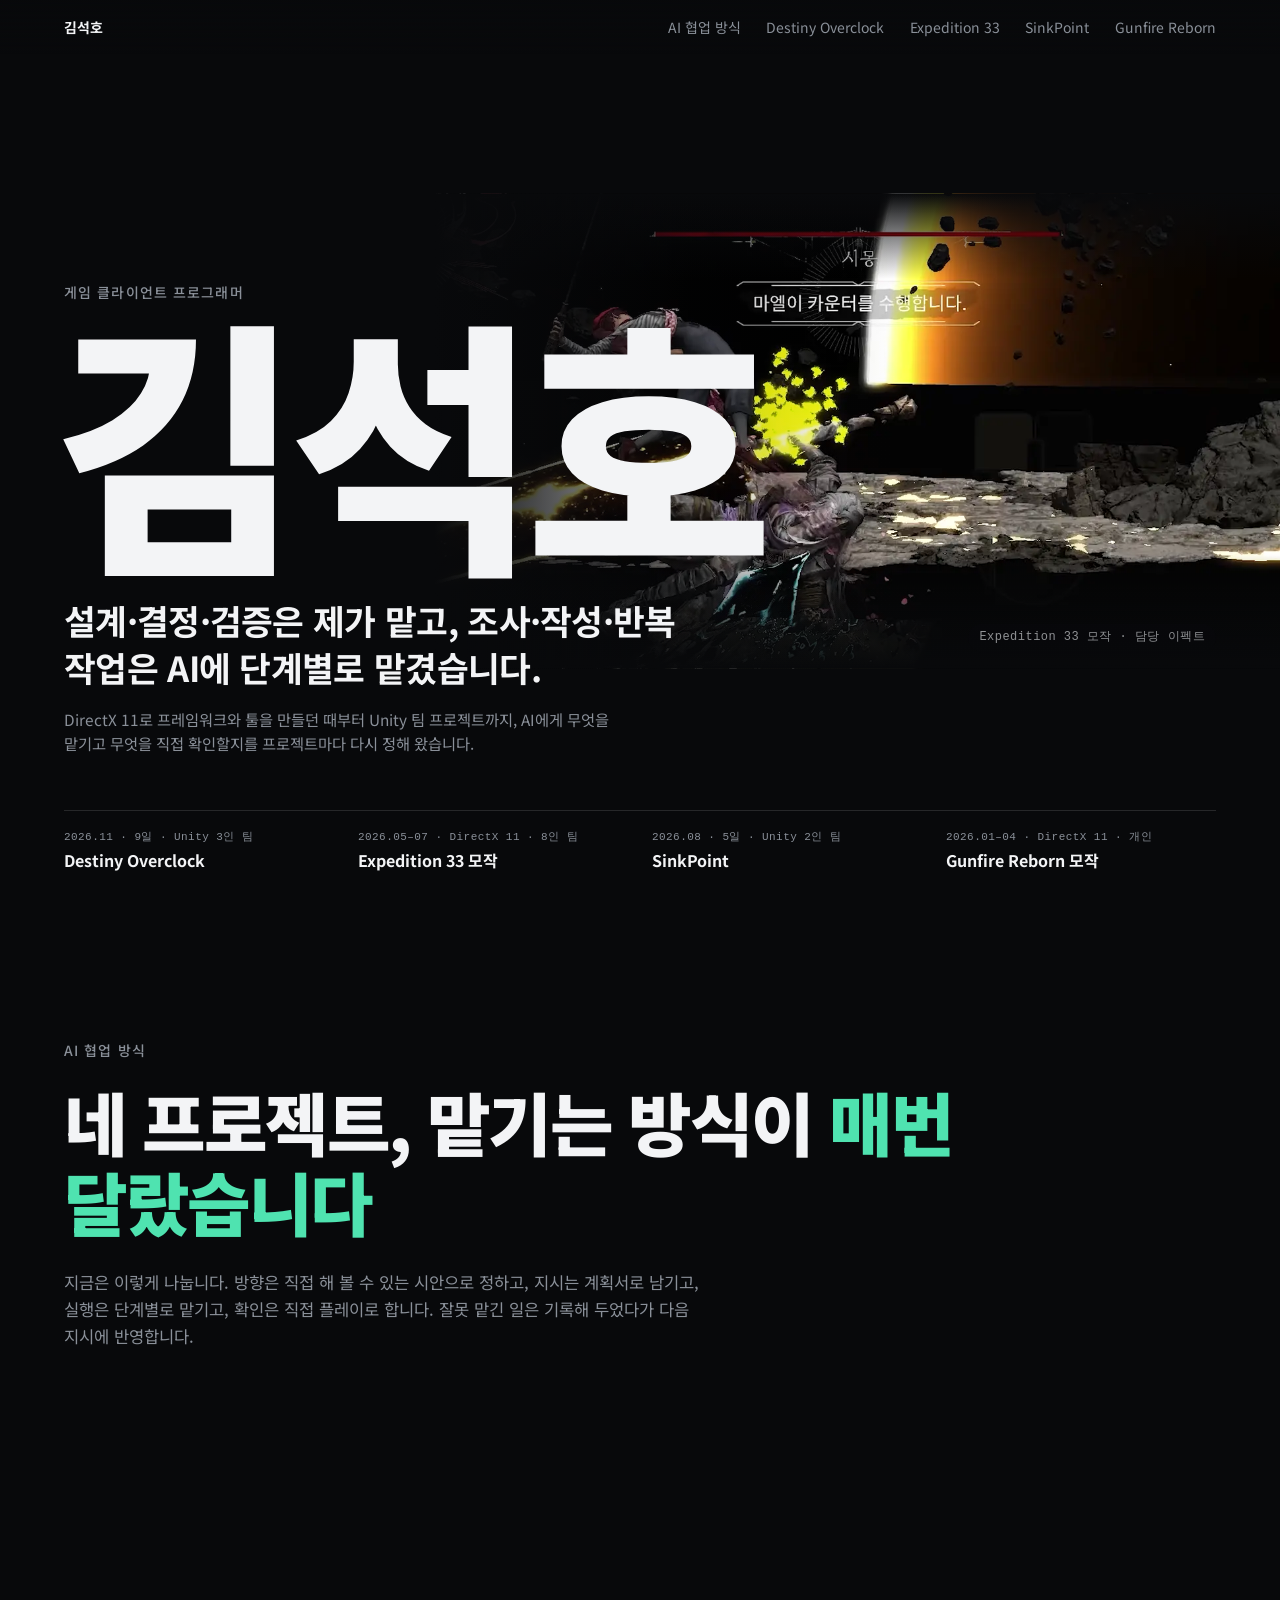
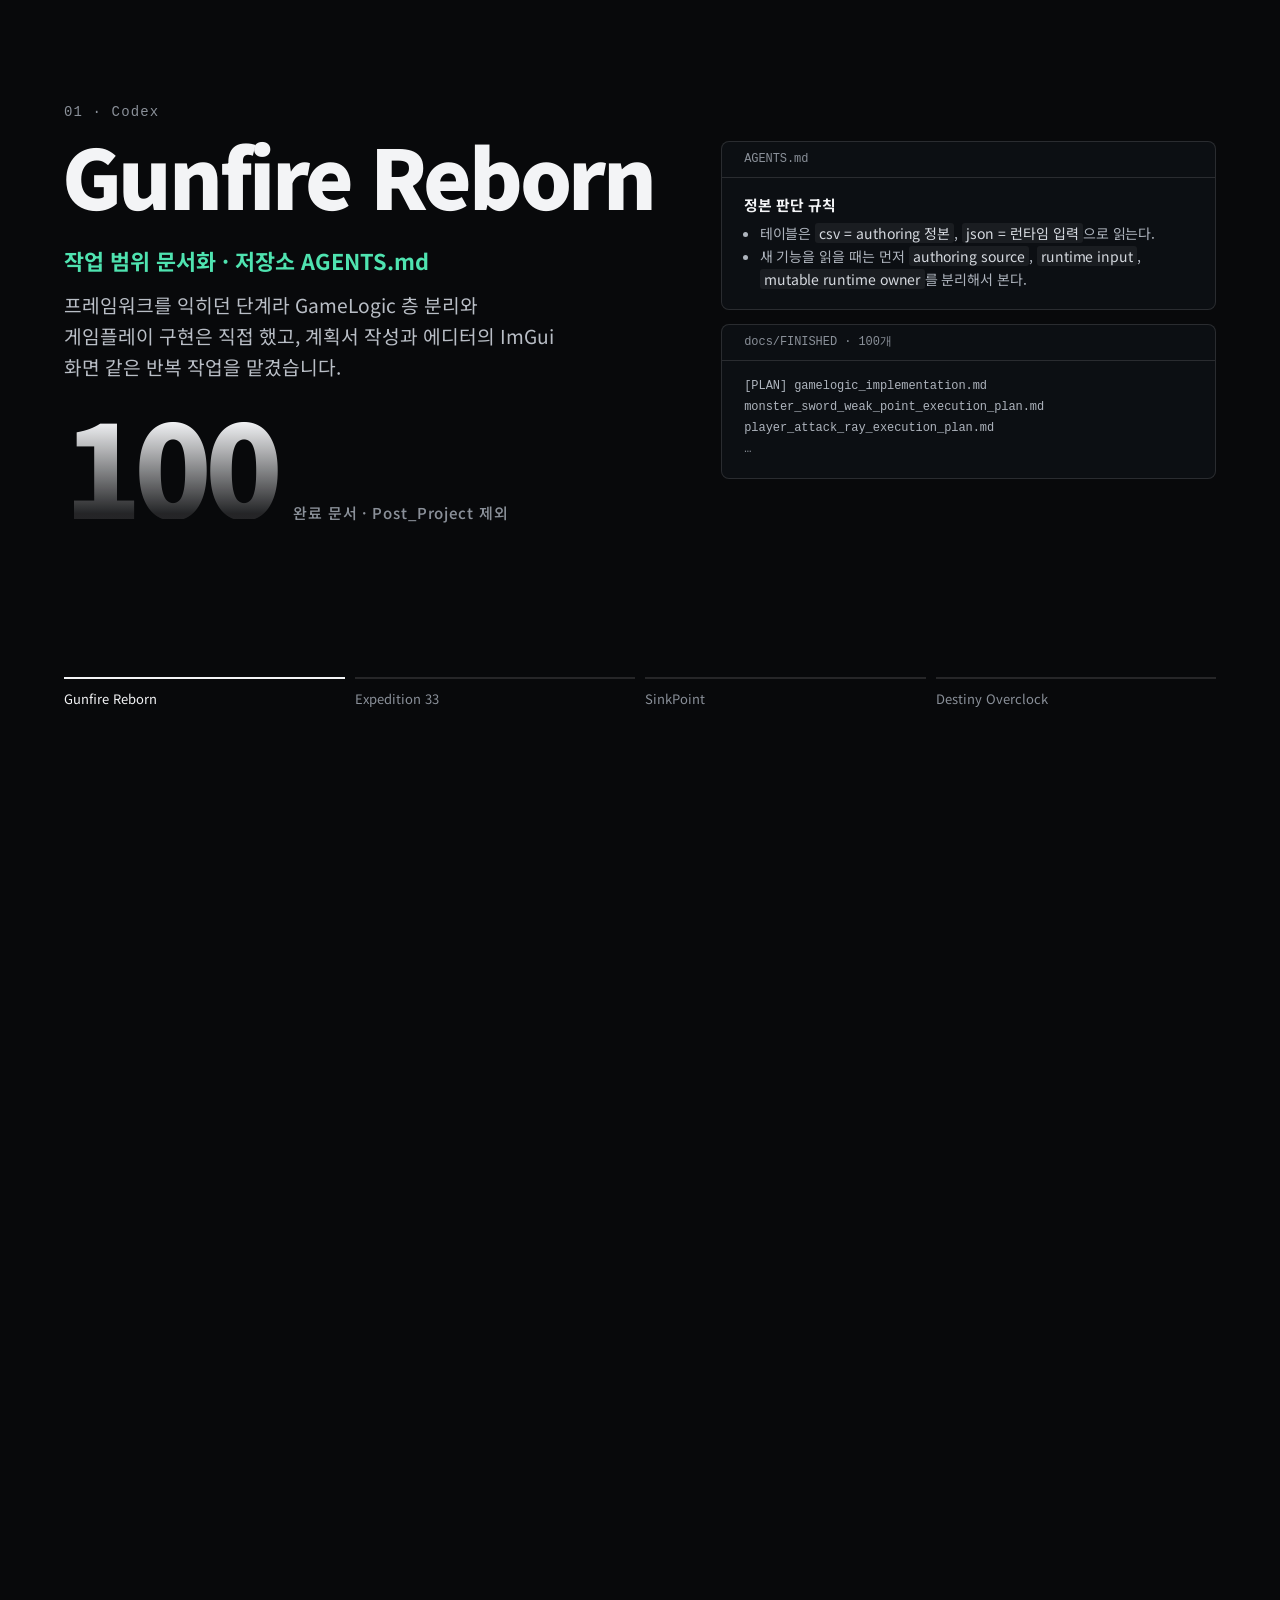
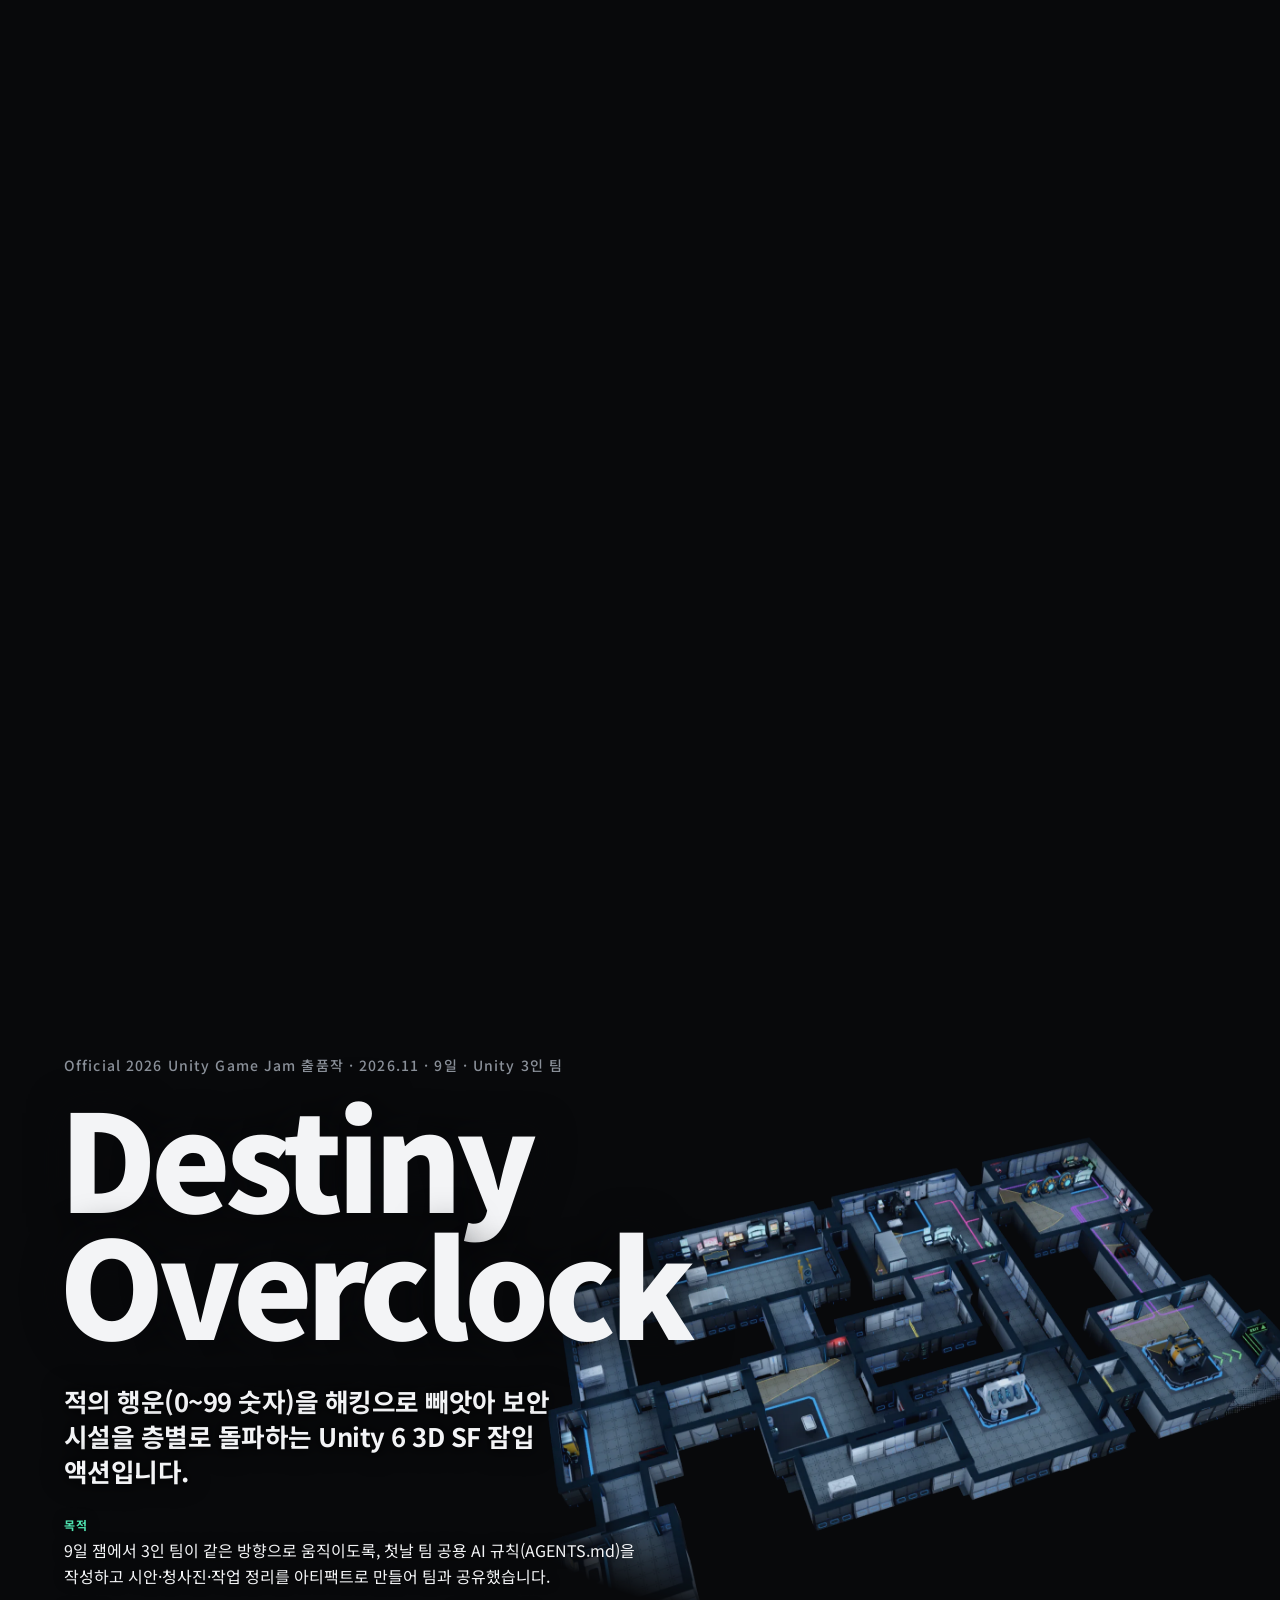
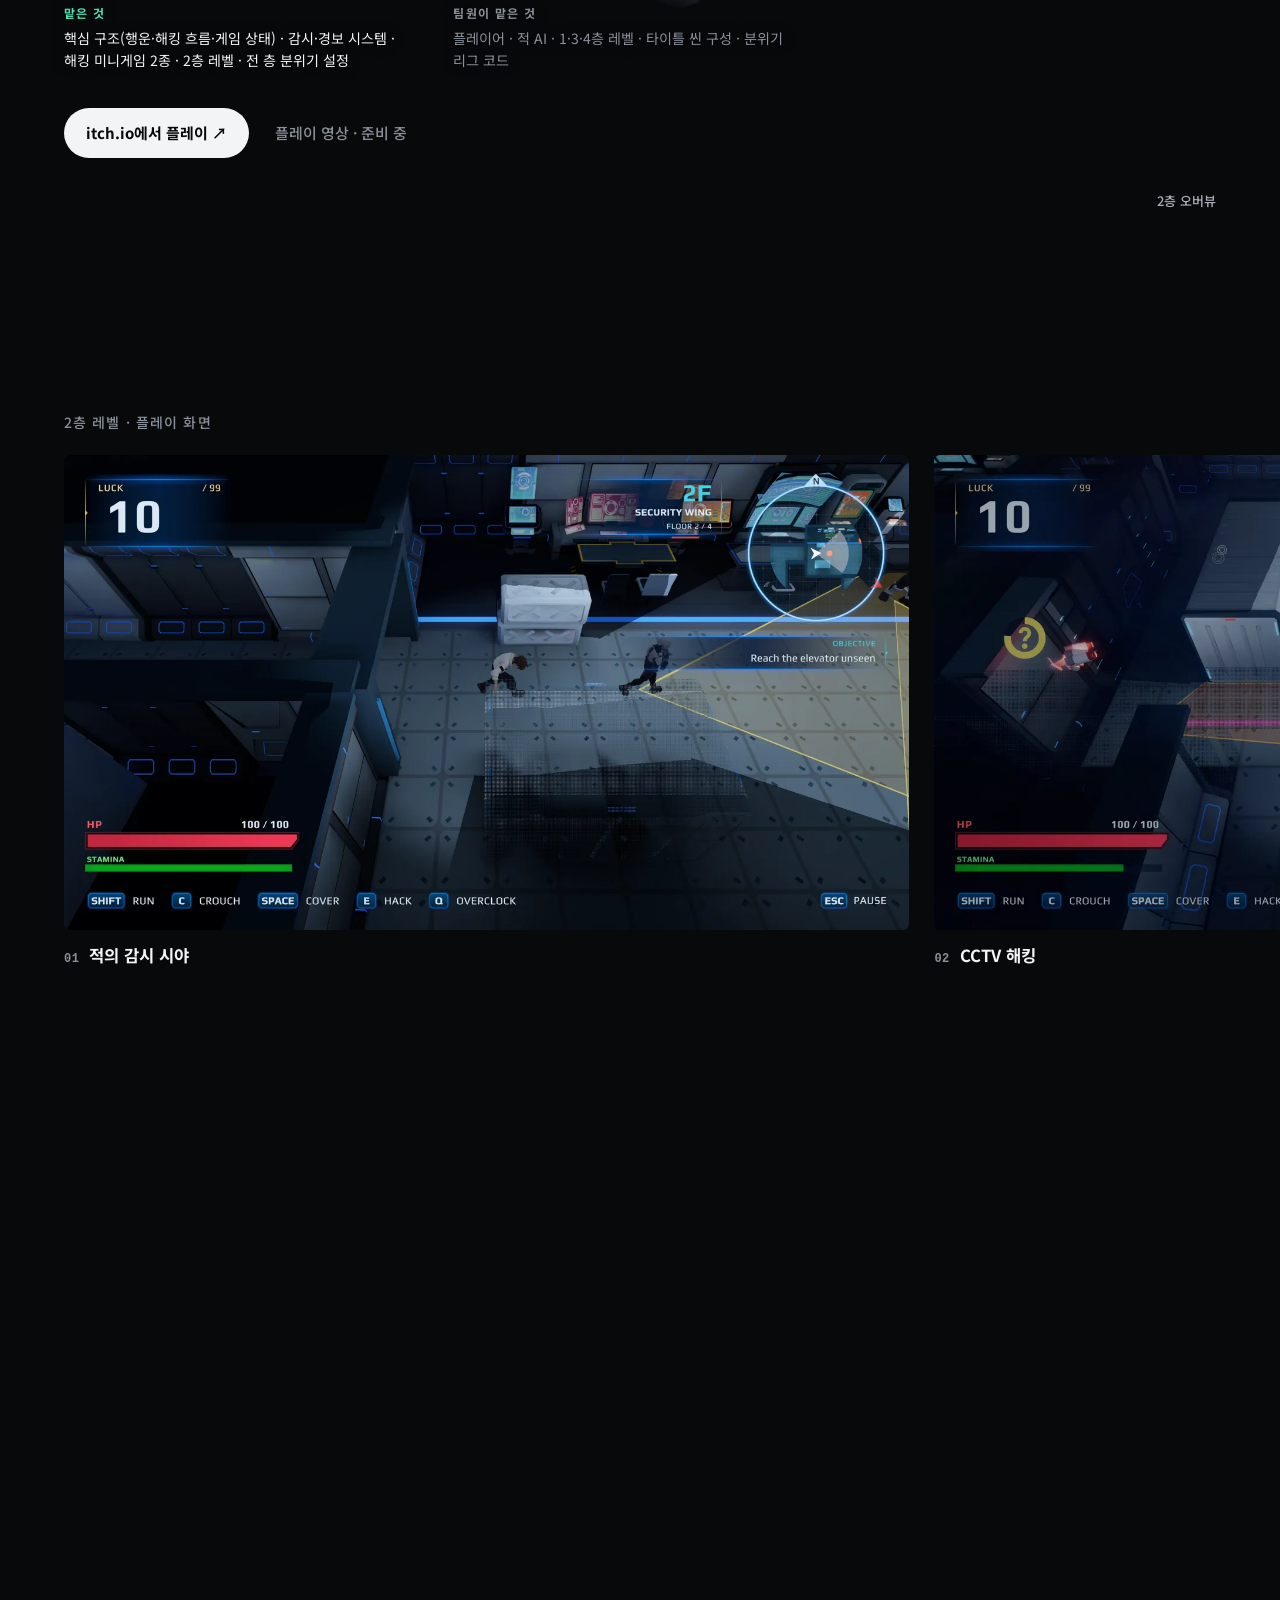
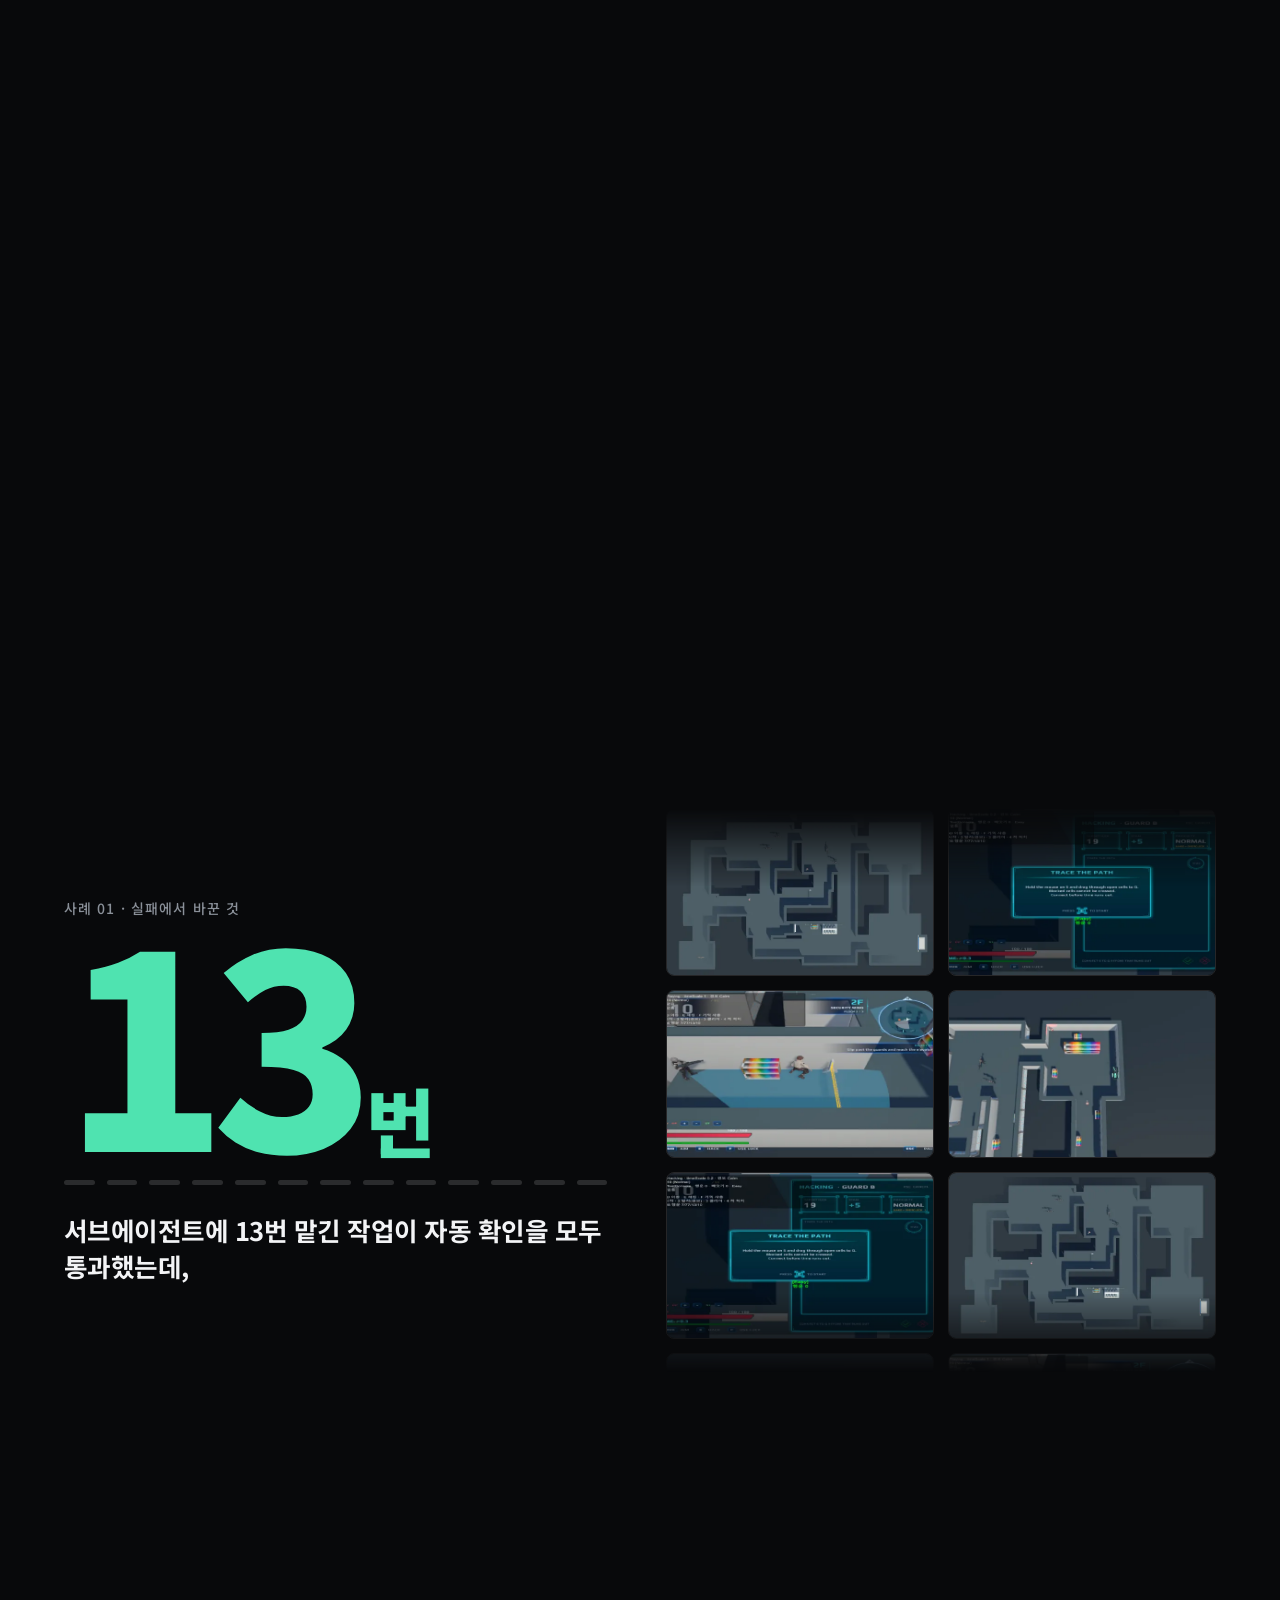
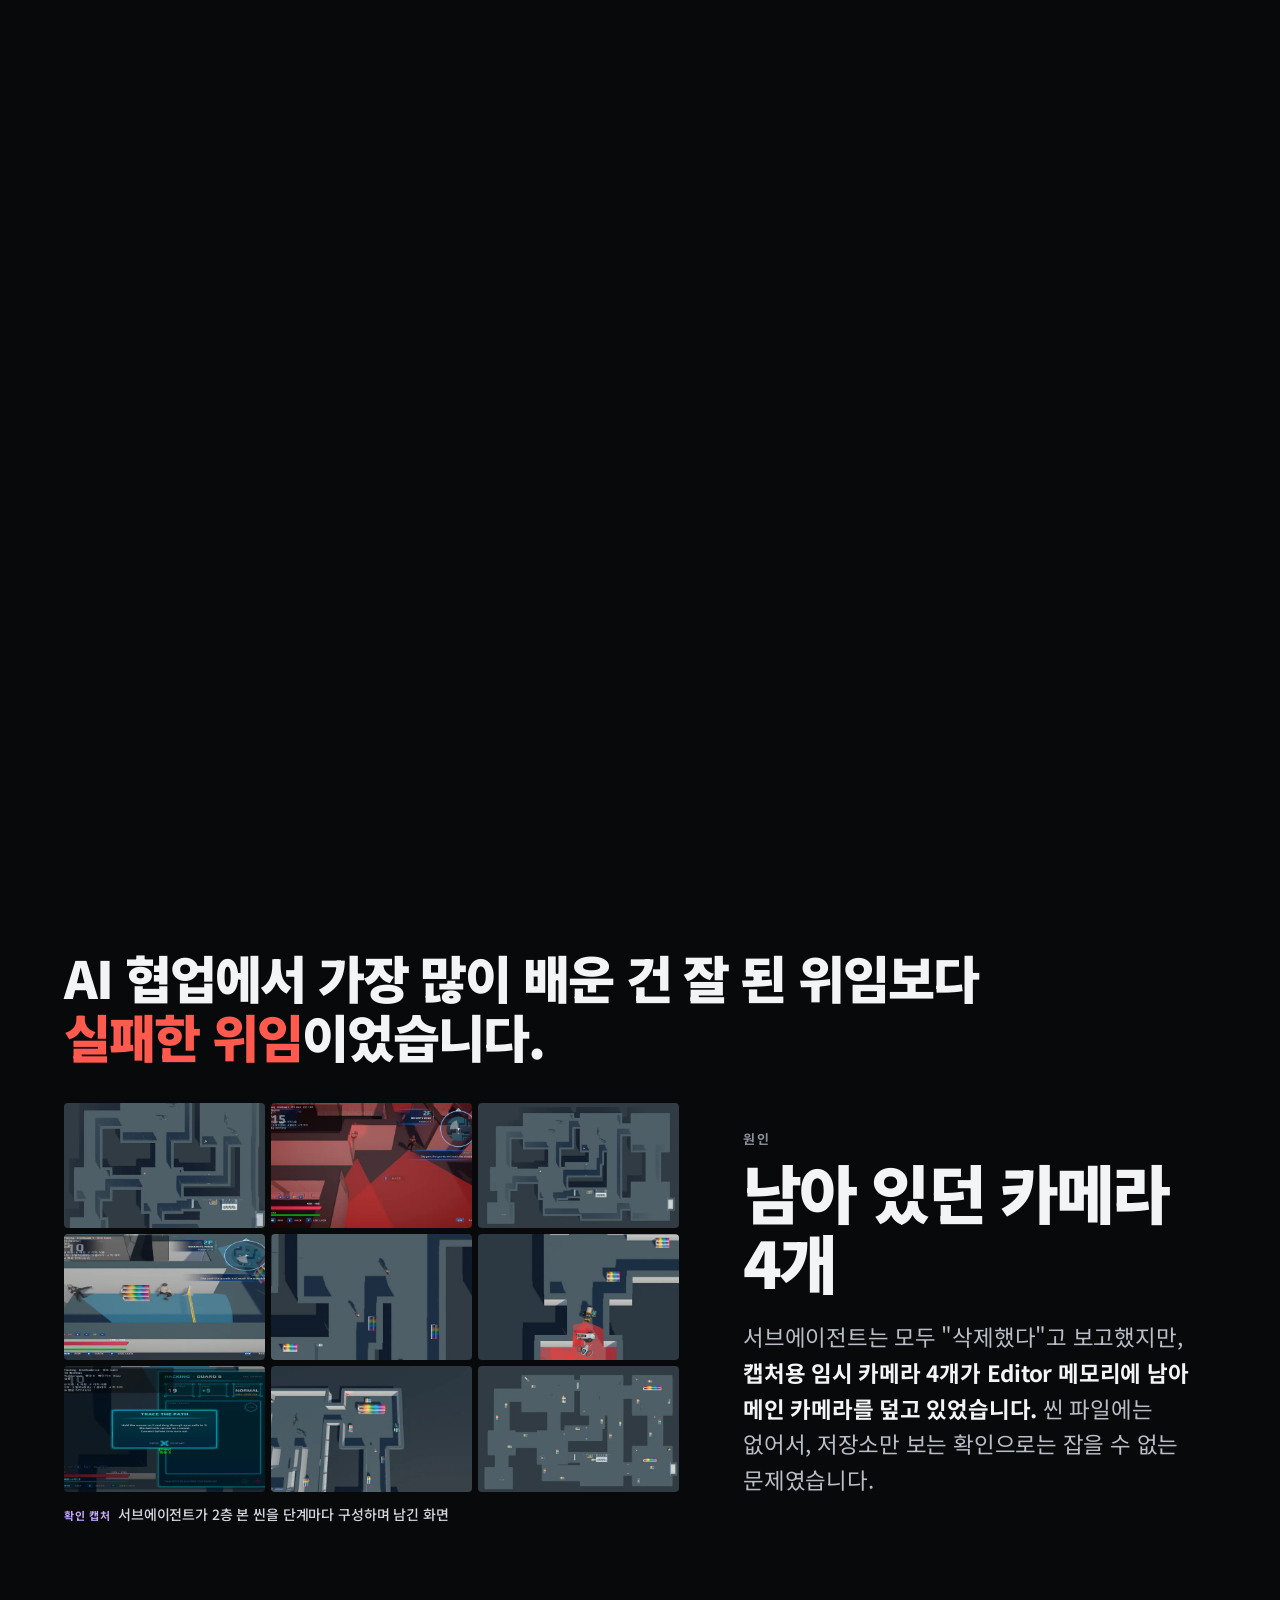
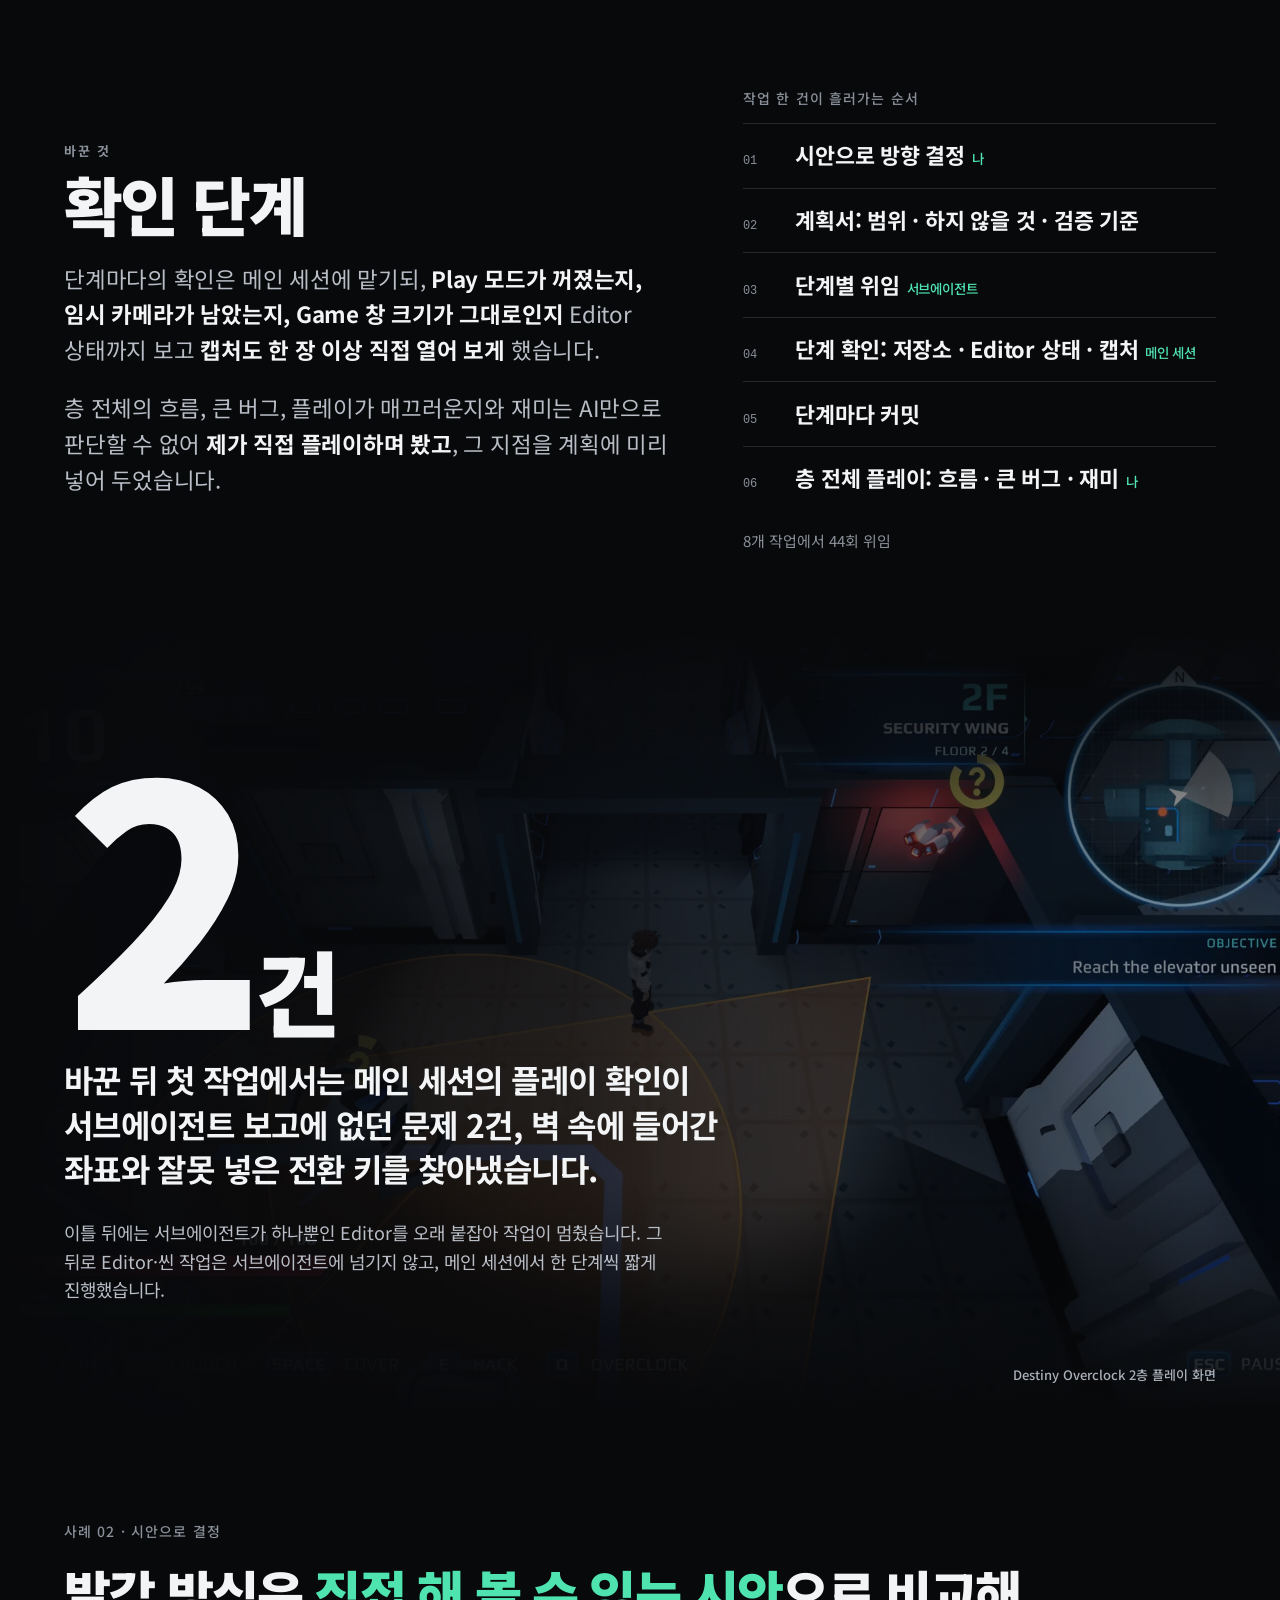
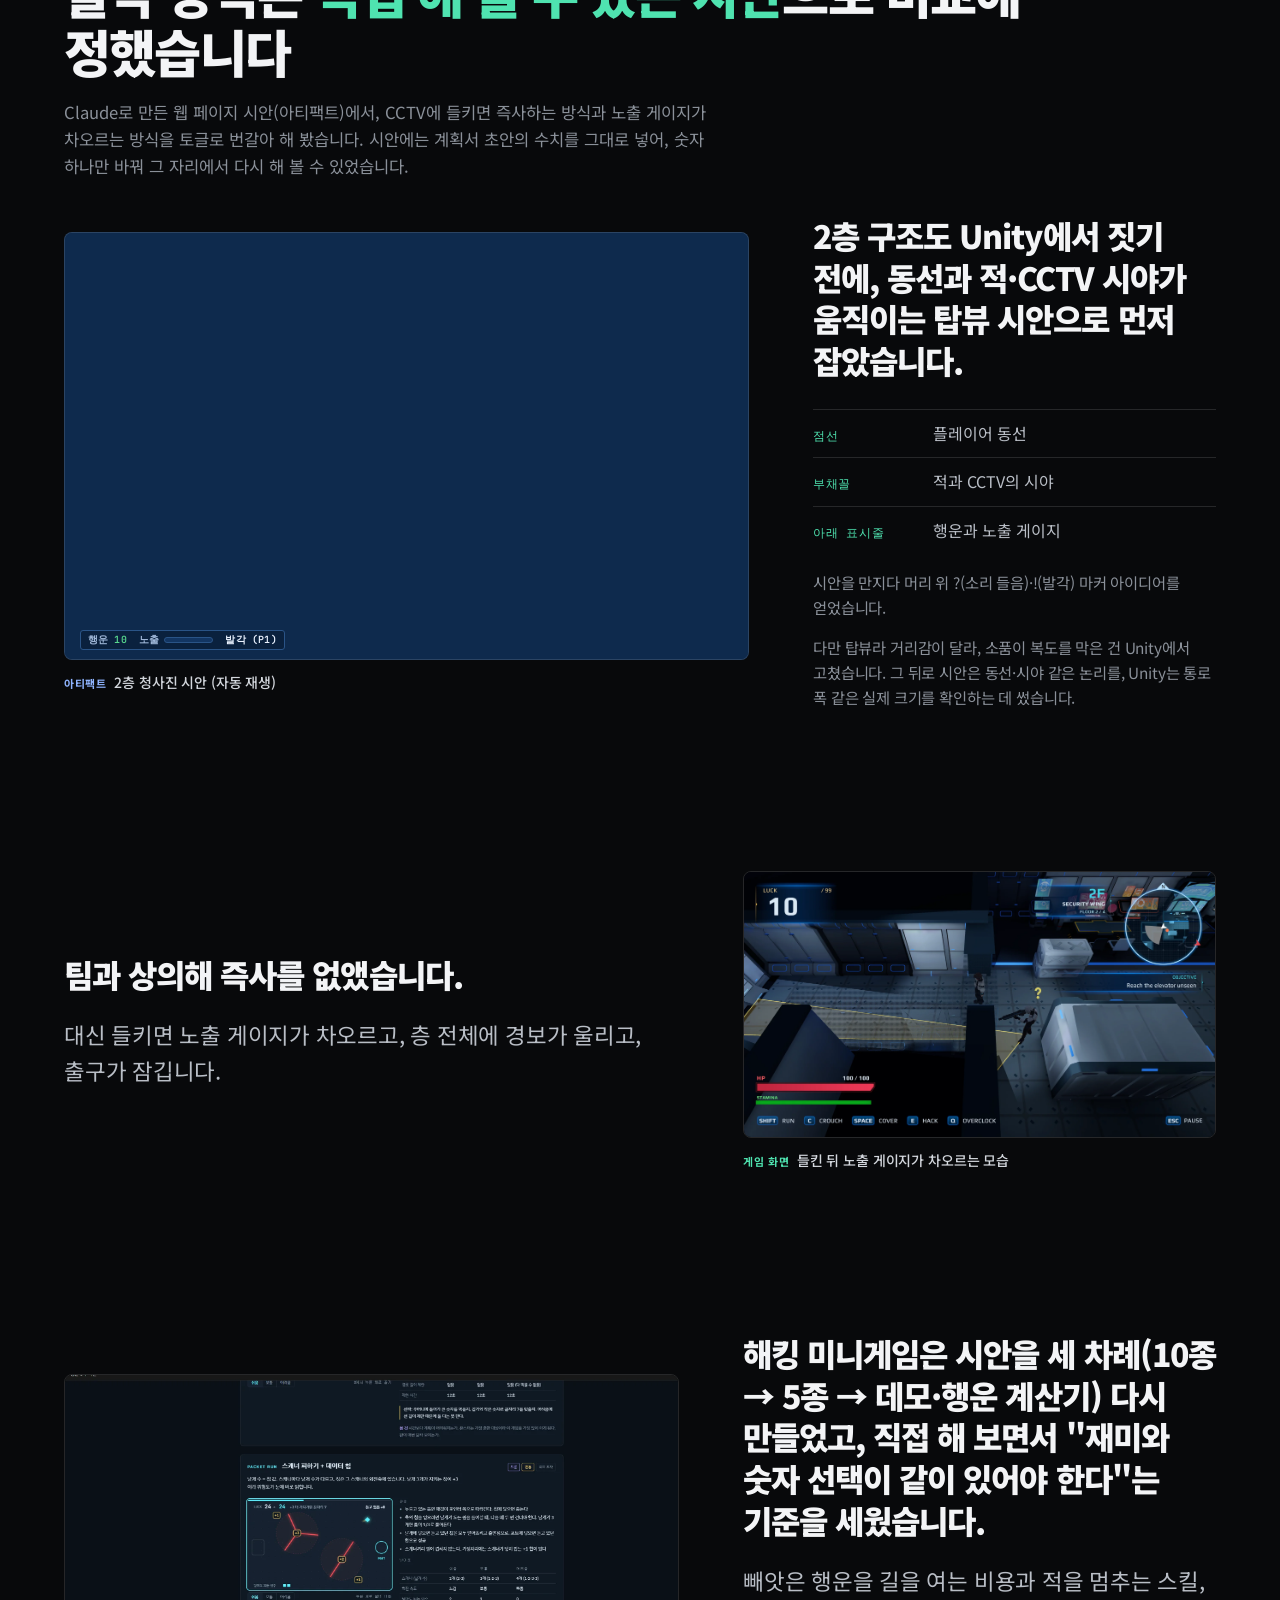
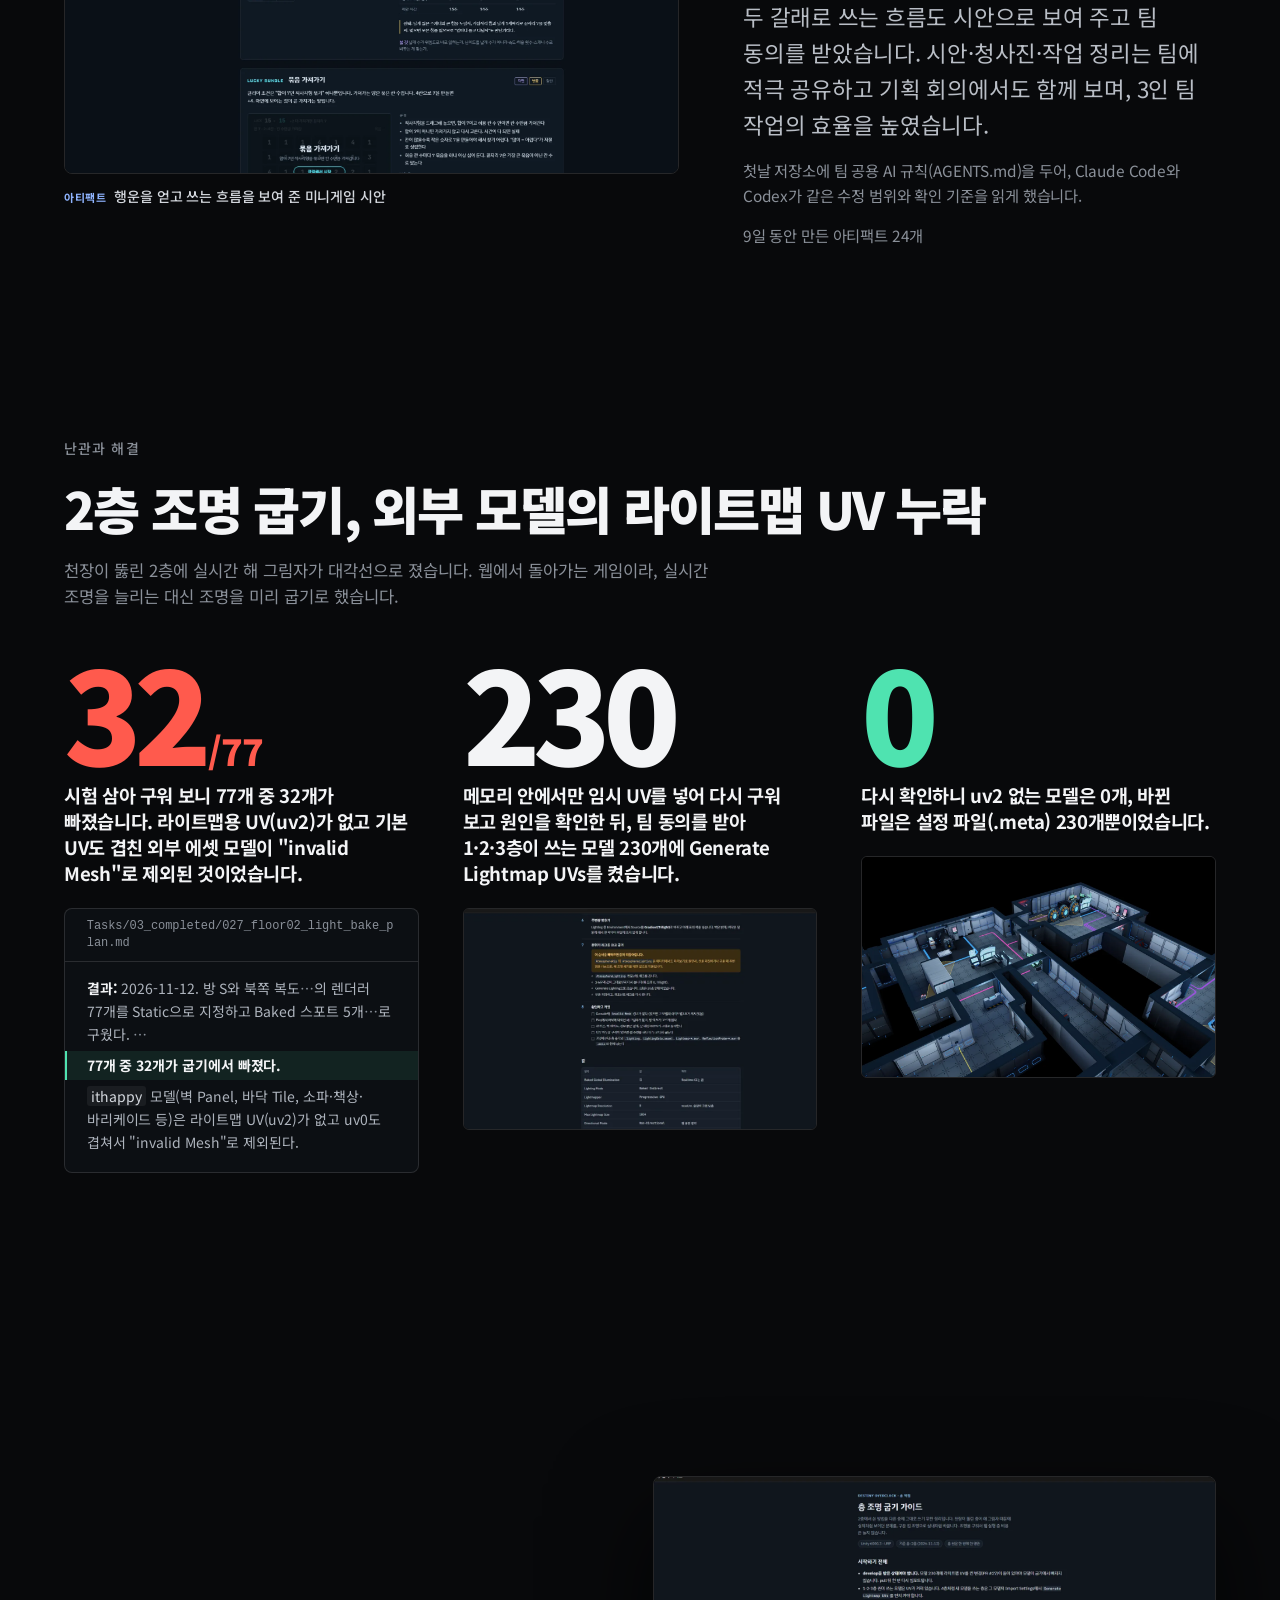
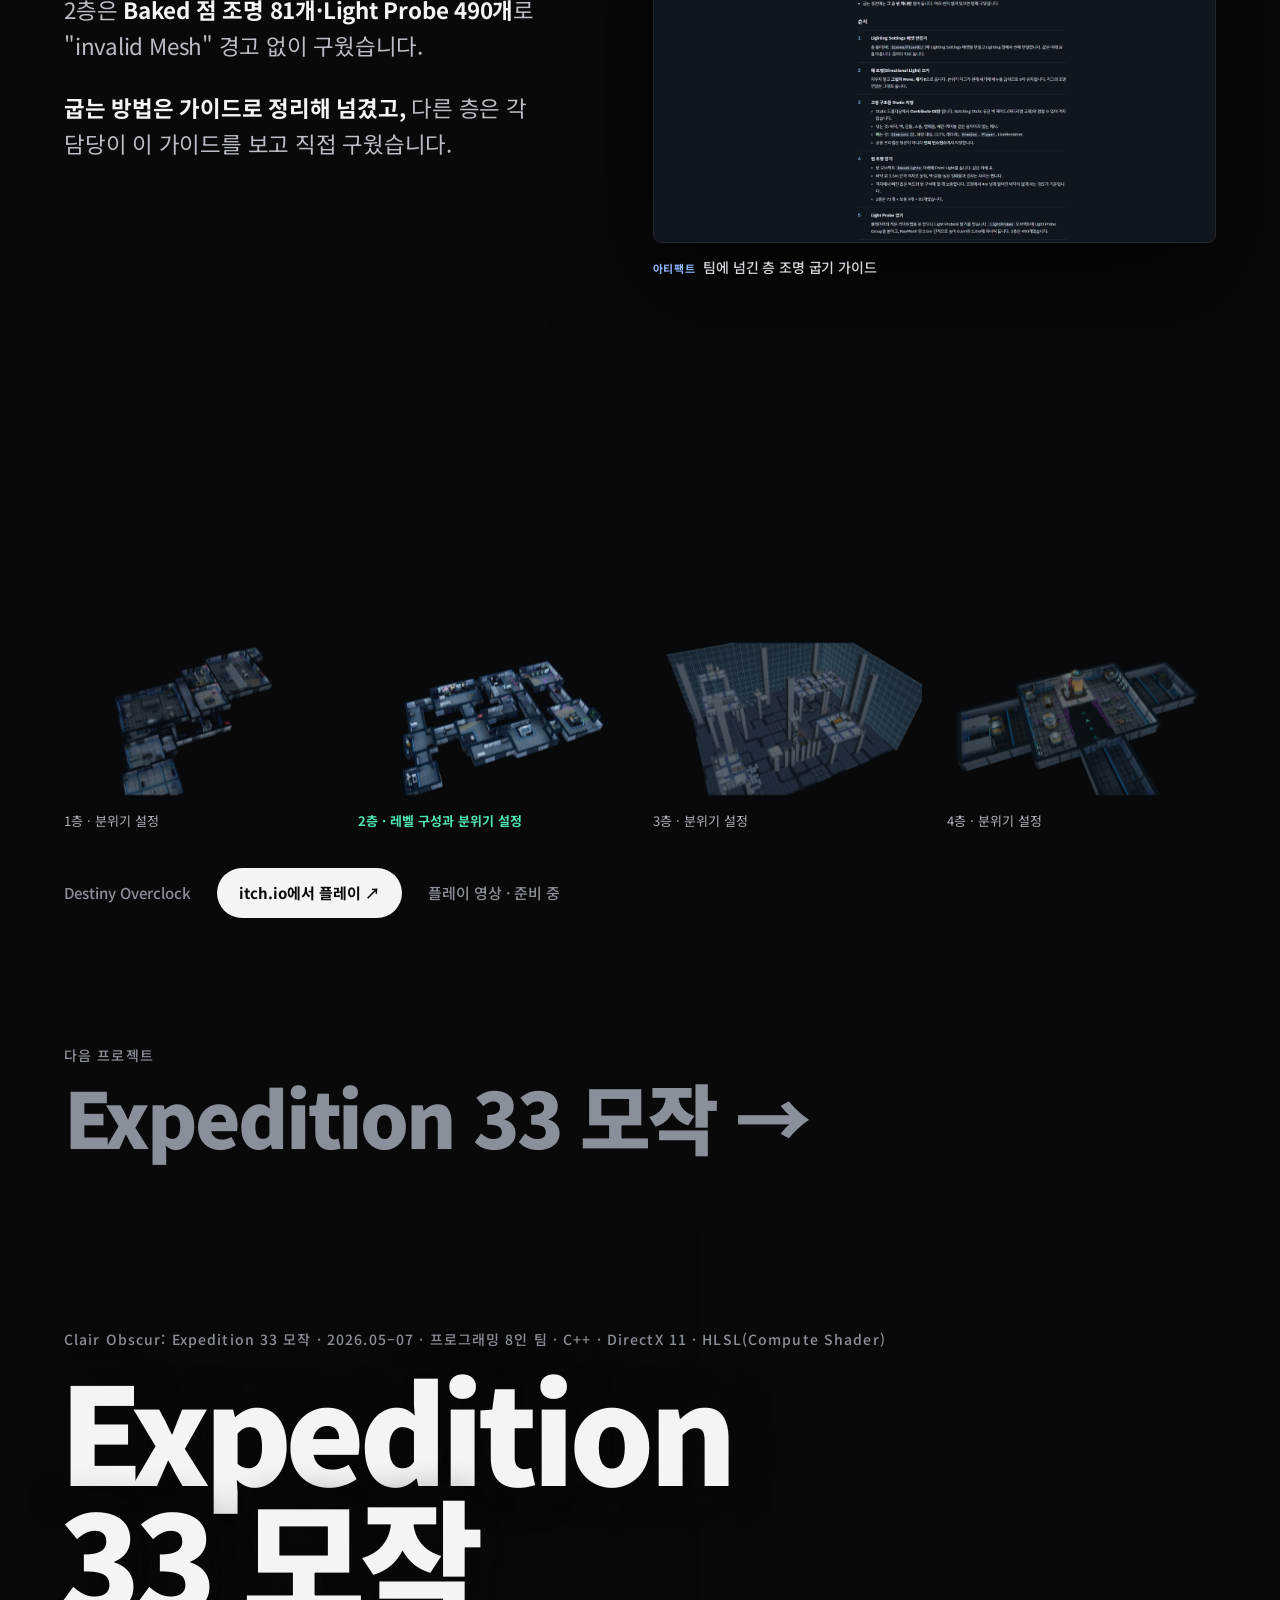
==== ai-portfolio/index.html @ 7f8da6c6 "AI 포트폴리오: 프로젝트별 목적 줄과 팀 기여(EX 툴 안내, DO 아티팩트 공유·팀 공용 AI 규칙) 추가" ====
<!doctype html>
<html lang="ko">
<head>
<meta charset="utf-8">
<meta name="viewport" content="width=device-width, initial-scale=1">
<meta name="robots" content="noindex">
<title>김석호 포트폴리오</title>
<link rel="preconnect" href="https://fonts.googleapis.com">
<link rel="preconnect" href="https://fonts.gstatic.com" crossorigin>
<link href="https://fonts.googleapis.com/css2?family=Noto+Sans+KR:wght@400;500;700;900&display=swap" rel="stylesheet">
<style>
:root{
  --bg:#08090b; --ink:#f3f4f6; --mute:#8a9099; --line:rgba(255,255,255,.12);
  --pass:#4fe3b0; --fail:#ff5a4d; --gut:clamp(20px,5vw,72px);
}
*{box-sizing:border-box;margin:0}
html{scroll-behavior:smooth}
body{background:var(--bg);color:var(--ink);font-family:"Noto Sans KR",system-ui,sans-serif;line-height:1.6;word-break:keep-all;-webkit-font-smoothing:antialiased}
a{color:inherit;text-decoration:none}
img{display:block}
.mono{font-family:ui-monospace,Consolas,monospace;letter-spacing:.04em}
.eyebrow{font-size:14px;font-weight:500;color:var(--mute);letter-spacing:.08em}

/* 상단 목차 */
.top{position:fixed;inset:0 0 auto 0;z-index:10;display:flex;justify-content:space-between;align-items:center;gap:24px;
  padding:16px var(--gut);background:linear-gradient(rgba(8,9,11,.85),rgba(8,9,11,0));font-size:14px}
.top nav{display:flex;gap:clamp(12px,2vw,28px);color:var(--mute);overflow-x:auto;white-space:nowrap;scrollbar-width:none}
.top nav a:hover{color:var(--ink)}

/* 화면 칸 (이미지·영상이 들어갈 자리) */
.slot{position:relative;border:1px dashed rgba(255,255,255,.22);border-radius:6px;overflow:hidden;
  background:repeating-linear-gradient(135deg,rgba(255,255,255,.035) 0 12px,transparent 12px 24px),#0e1013}
.slot::after{content:attr(data-label);position:absolute;left:16px;bottom:14px;right:16px;
  font:500 12px/1.4 ui-monospace,Consolas,monospace;letter-spacing:.04em;color:var(--mute)}

/* 첫 화면 */
.hero{position:relative;min-height:100svh;display:flex;flex-direction:column;justify-content:flex-end;padding:96px var(--gut) 0}
.hero .bg{position:absolute;inset:0;border:0;border-radius:0}
.hero .hero-reel{inset:auto;top:50%;right:0;width:min(66vw,1500px);aspect-ratio:16/9;transform:translateY(-54%);overflow:hidden}
.hero-reel::after{content:"";position:absolute;inset:0;pointer-events:none;background:linear-gradient(90deg,var(--bg) 0%,rgba(8,9,11,0) 30%),linear-gradient(0deg,var(--bg) 0%,rgba(8,9,11,0) 24%),linear-gradient(180deg,var(--bg) 0%,rgba(8,9,11,0) 18%)}
.hero-reel > video,.hero-reel > img{position:absolute;inset:0;width:100%;height:100%;object-fit:cover;opacity:0;transition:opacity 1.2s ease}
.hero-reel > img{transition:opacity 1.2s ease,transform 6s linear}
.hero-reel > .on{opacity:1}
.hero-reel > img.on{transform:scale(1.03)}
.hero-cap{position:absolute;z-index:1;bottom:16px;right:var(--gut);padding:5px 11px;border-radius:999px;background:rgba(8,9,11,.66);font-size:12px;letter-spacing:.04em;color:rgba(232,234,237,.72)}
.hero .shade{position:absolute;inset:0;background:linear-gradient(180deg,rgba(8,9,11,.62) 0%,transparent 24%),linear-gradient(90deg,rgba(8,9,11,.7) 0%,rgba(8,9,11,.3) 45%,rgba(8,9,11,0) 70%),linear-gradient(0deg,var(--bg) 0%,transparent 35%)}
.hero > *:not(.bg):not(.shade){position:relative}
.hero h1{font-size:clamp(96px,21vw,340px);font-weight:900;line-height:.92;letter-spacing:-.04em;margin:8px 0 0 -.04em}
.say{font-size:clamp(22px,2.7vw,42px);font-weight:700;line-height:1.35;letter-spacing:-.02em;max-width:20em;margin-top:clamp(20px,3vw,40px)}
.lead{font-size:clamp(15px,1.2vw,18px);color:var(--mute);max-width:38em;margin-top:16px}
.index{display:grid;grid-template-columns:repeat(4,1fr);gap:24px;margin-top:clamp(32px,6vh,72px);padding:18px 0 26px;border-top:1px solid var(--line);font-size:14px}
.index a{display:block;color:var(--mute)}
.index i{font-style:normal;display:block;font-size:11px;margin-bottom:2px}
.index strong{color:var(--ink);font-weight:700;font-size:16px;display:block}

/* 장면 도입 */
.intro{min-height:60svh;display:flex;flex-direction:column;justify-content:center;padding:96px var(--gut) 48px}
.intro h2{font-size:clamp(34px,5.4vw,88px);font-weight:900;line-height:1.16;letter-spacing:-.035em;max-width:13em;margin-top:20px}
.intro h2 em{font-style:normal;color:var(--fail)}
.intro h2 u{text-decoration:none;color:var(--pass)}
.intro > p{color:var(--mute);margin-top:28px;font-size:clamp(15px,1.3vw,19px);max-width:40em}
.intro.two{display:grid;grid-template-columns:1.1fr 1fr;gap:clamp(28px,6vw,96px);align-items:center}
.intro.two h2{font-size:clamp(30px,4vw,64px)}
/* 사례·난관 제목: 빈 높이 없이 바로 아래 내용과 한 화면에 */
.intro.head{min-height:0;justify-content:flex-start;padding:clamp(72px,12vh,140px) var(--gut) 0}
.intro.head h2{font-size:clamp(30px,4vw,64px);max-width:20em}
.intro.head > p{margin-top:18px}
.intro.head + .row,.intro.head + .trio{padding-top:clamp(24px,4vh,48px)}

/* 스크롤 고정 무대: 장면이 겹쳐 있다가 스크롤에 따라 바뀐다 */
.stage{position:relative}
.stage .pin{position:sticky;top:0;height:100svh;overflow:hidden}
.layer{position:absolute;inset:0;display:flex;flex-direction:column;align-items:center;justify-content:center;text-align:center;
  padding:80px var(--gut) 40px;opacity:0;transform:scale(.97);transition:opacity .5s,transform .7s cubic-bezier(.2,.7,.2,1);pointer-events:none}
.layer.on{opacity:1;transform:none}
.big{font-size:clamp(150px,34vw,520px);font-weight:900;line-height:.86;letter-spacing:-.06em}
.big small{font-size:.28em;letter-spacing:-.02em;margin-left:.08em}
.big.pass{color:var(--pass)} .big.fail{color:var(--fail)}
.cap{font-size:clamp(20px,2.5vw,38px);font-weight:700;letter-spacing:-.02em;line-height:1.4;margin-top:clamp(16px,3vh,36px);max-width:24em}
.ticks{display:flex;gap:clamp(5px,1vw,12px);margin-top:clamp(18px,3vh,36px)}
.ticks span{width:clamp(14px,2.4vw,34px);height:5px;border-radius:3px;background:rgba(255,255,255,.14);transition:background .2s}
.ticks span.on{background:var(--pass)}

/* 무대 변형: 프로젝트별 변화 */
.beat{align-items:stretch;text-align:left;display:grid;grid-template-columns:1.2fr 1fr;gap:clamp(24px,5vw,80px);align-items:center}
.beat h3{font-size:clamp(40px,6.4vw,112px);font-weight:900;line-height:1.02;letter-spacing:-.04em;margin:10px 0 0 -.03em}
.beat .kw{font-size:clamp(17px,1.7vw,26px);font-weight:700;color:var(--pass);margin-top:clamp(16px,3vh,32px)}
.beat p{font-size:clamp(16px,1.5vw,23px);color:#b9bec6;margin-top:12px;max-width:26em}
.beat .num{font-size:clamp(110px,20vw,330px);font-weight:900;line-height:.85;letter-spacing:-.06em;text-align:right;
  background:linear-gradient(180deg,var(--ink) 10%,rgba(243,244,246,.12) 95%);-webkit-background-clip:text;background-clip:text;-webkit-text-fill-color:transparent}
.beat .num span{display:block;font-size:15px;font-weight:500;letter-spacing:.06em;-webkit-text-fill-color:var(--mute);margin-top:18px}
.rail{position:absolute;left:var(--gut);right:var(--gut);bottom:30px;display:grid;grid-template-columns:repeat(4,1fr);gap:10px;font-size:13px;color:var(--mute)}
.rail span{border-top:2px solid var(--line);padding-top:10px;transition:color .3s,border-color .3s}
.rail span.on{color:var(--ink);border-color:var(--ink)}

/* 숫자 옆에 떠 있는 근거 화면 */
.duo{display:grid;grid-template-columns:1fr 1fr;gap:clamp(24px,4vw,64px);align-items:center;text-align:left}
.duo .big{font-size:clamp(120px,21vw,330px)}
.duo .cap{font-size:clamp(18px,2vw,30px)}
.float{position:relative;height:min(66svh,44vw)}
.float img,.float .slot{display:block;width:100%;aspect-ratio:16/10;object-fit:cover;border-radius:8px;border:1px solid var(--line);flex:none}
/* 3장 이상: 두 줄로 맞춰 서서 위아래로 천천히 흐른다 */
.float.roll{display:grid;grid-template-columns:1fr 1fr;gap:14px;overflow:hidden;
  -webkit-mask-image:linear-gradient(transparent,#000 14%,#000 86%,transparent);mask-image:linear-gradient(transparent,#000 14%,#000 86%,transparent)}
.float .col{display:flex;flex-direction:column;gap:14px;animation:rollup 36s linear infinite}
.float .col + .col{animation-name:rolldown}
@keyframes rollup{to{transform:translateY(calc(-50% - 7px))}}
@keyframes rolldown{from{transform:translateY(calc(-50% - 7px))}}
/* 1~2장: 가운데에 맞춰 세우고 살짝 오르내린다 */
.float.few{display:flex;flex-direction:column;justify-content:center;gap:14px}
.float.few > *{width:64%;margin-left:auto;animation:bob 6s ease-in-out infinite alternate}
.float.few > :nth-child(2){animation-delay:-6s;animation-direction:alternate-reverse}
.float.few > :only-child{width:100%}
.float.few > .bare{border:0;aspect-ratio:auto;mix-blend-mode:lighten}
@keyframes bob{from{translate:0 -6px}to{translate:0 6px}}
.beat .num{font-size:clamp(72px,10vw,170px);text-align:left;margin-top:3vh}
.beat .num span{display:inline-block;margin:0 0 0 18px;vertical-align:baseline}

/* 무대 변형: 화면 전체 이미지 + 글 */
.shot{align-items:flex-start;justify-content:flex-end;text-align:left;padding-bottom:9vh}
.shot > img{position:absolute;inset:0;width:100%;height:100%;object-fit:cover}
.shot::before{content:"";position:absolute;inset:0;z-index:1;background:linear-gradient(0deg,var(--bg) 4%,rgba(8,9,11,.72) 34%,rgba(8,9,11,.1) 70%)}
.shot > *:not(img){position:relative;z-index:2}
.shot.doc{justify-content:center;padding-bottom:40px}
.shot.doc::before{content:none}
.shot.doc > iframe{aspect-ratio:16/10;background:#0e2a4d;pointer-events:none}
.shot.doc > img,.shot.doc > iframe{position:absolute;inset:auto var(--gut) auto auto;top:50%;transform:translateY(-50%);width:min(56vw,calc(76svh*1.6));height:auto;max-height:76svh;object-fit:contain;border-radius:8px;border:1px solid var(--line);box-shadow:0 30px 80px rgba(0,0,0,.6)}
.shot.doc .cap{max-width:min(13em,30vw);font-size:clamp(18px,1.9vw,29px)}
/* 캡션: 종류 표시(<b>) + 한 줄 설명. 이미지 위에 얹을 때만 배경을 깐다(.ex-swap .tag 등) */
.tag{display:block;font-size:clamp(14px,1.05vw,17px);font-weight:500;line-height:1.5;letter-spacing:-.01em;color:#d3d7dd}
.tag b{display:inline-block;margin-right:.7em;font-size:.78em;font-weight:700;letter-spacing:.06em;color:var(--mute)}
.tag.k-game b{color:var(--pass)} .tag.k-art b{color:#8fb4ff} .tag.k-code b{color:#e6c07b} .tag.k-ed b{color:#c4a6ff}

/* 코드 블록: 캡처 대신 페이지 안에 직접 쓴 코드 */
.code{margin:0;text-align:left;white-space:pre;tab-size:4;overflow:hidden;background:#0c0f13;border:1px solid var(--line);border-radius:8px;
  padding:clamp(16px,1.7vw,28px) clamp(18px,2vw,34px);font:500 clamp(12px,1.08vw,18px)/1.75 ui-monospace,"Cascadia Code",Consolas,monospace;color:#aeb4bd;letter-spacing:0;font-variant-ligatures:none}
.code b{font-weight:500;color:#9aa8ff}
.code i{font-style:normal;color:var(--ink)}
.code s{text-decoration:none;color:#e6c07b}
.code u{text-decoration:none;color:var(--mute)}
.code mark{display:block;margin:0 calc(-1*clamp(18px,2vw,34px));padding:0 clamp(18px,2vw,34px);background:rgba(79,227,176,.09);box-shadow:inset 2px 0 var(--pass);color:var(--ink)}
.shot.doc > .code{position:absolute;right:var(--gut);top:50%;transform:translateY(-50%);width:min(56vw,calc(76svh*1.6));box-shadow:0 30px 80px rgba(0,0,0,.6)}
.float > .code{aspect-ratio:auto;flex:none}
/* 문서 발췌: 계획서·기록·AGENTS.md를 캡처 대신 페이지 안 글로. 원문 그대로 옮기고 생략은 <u>…</u> */
.paper{margin:0;text-align:left;background:#0c0f13;border:1px solid var(--line);border-radius:8px;padding:clamp(14px,1.4vw,24px) clamp(16px,1.7vw,28px);
  font-size:clamp(14px,1.05vw,17px);line-height:1.65;color:#aeb4bd;letter-spacing:-.005em;overflow:hidden}
.paper-h{margin:calc(-1*clamp(14px,1.4vw,24px)) calc(-1*clamp(16px,1.7vw,28px)) clamp(10px,1.2vw,16px);padding:9px clamp(16px,1.7vw,28px);
  border-bottom:1px solid var(--line);font:500 12px/1.4 ui-monospace,Consolas,monospace;color:var(--mute);word-break:break-all}
.paper h5{margin:0 0 .3em;font-size:1.06em;font-weight:700;color:var(--ink)}
.paper h5:not(:first-of-type){margin-top:.9em}
.paper p,.paper ul{margin:0;max-width:none;font-size:inherit;line-height:inherit;color:inherit}
.paper p + p{margin-top:.45em}
.paper ul{padding-left:1.1em}
.paper b{color:var(--ink);font-weight:700}
.paper code{font:inherit;color:#d6dae0;background:rgba(255,255,255,.06);padding:0 .3em;border-radius:3px}
.paper.mono{font-family:ui-monospace,Consolas,monospace;font-size:clamp(12px,.92vw,15px)}
.paper.mono code{background:none;padding:0}
.paper mark{display:block;margin:.35em calc(-1*clamp(16px,1.7vw,28px));padding:.2em clamp(16px,1.7vw,28px);background:rgba(79,227,176,.09);box-shadow:inset 2px 0 var(--pass);color:var(--ink)}
.paper u{text-decoration:none;color:var(--mute)}
.paper.ls{font:500 clamp(12px,.9vw,15px)/1.75 ui-monospace,Consolas,monospace;white-space:pre}
.float > .paper{flex:none}
.float.few > .paper{width:100%}
.float.few > .paper:only-child{font-size:clamp(15px,1.25vw,20px)}
.trio .paper{margin-top:22px}

/* 프로젝트 첫 장면 */
.proj{position:relative;min-height:100svh;display:flex;flex-direction:column;justify-content:center;padding:96px var(--gut) 64px;overflow:hidden}
.proj > *:not(.ov){position:relative}
.proj .ov{position:absolute;right:-8vw;top:46%;width:min(78vw,150svh);transform:translateY(-50%);mix-blend-mode:lighten;
  -webkit-mask-image:radial-gradient(closest-side,#000 72%,transparent);mask-image:radial-gradient(closest-side,#000 72%,transparent)}
.proj h2{font-size:clamp(60px,10.5vw,190px);font-weight:900;line-height:.95;letter-spacing:-.045em;margin:14px 0 0 -.04em;text-shadow:0 0 40px var(--bg)}
.proj .say{font-size:clamp(19px,2vw,30px);max-width:19em;text-shadow:0 0 24px var(--bg),0 0 8px var(--bg)}
.who{display:grid;grid-template-columns:repeat(2,minmax(0,24em));gap:8px clamp(20px,4vw,56px);margin-top:clamp(18px,3vh,32px);font-size:clamp(14px,1.1vw,16px);text-shadow:0 0 12px var(--bg)}
.who dt{font-size:12px;font-weight:700;letter-spacing:.12em;color:var(--pass);margin-bottom:4px}
.who div + div dt{color:var(--mute)}
.who dd{margin:0}
.who div + div dd{color:var(--mute)}
.proj .who > .goal{grid-column:1/-1;max-width:44em;margin-bottom:6px}
.who .goal + div dt{color:var(--pass)}
.who .goal + div dd{color:inherit}
.proj .who > .goal dd{font-size:clamp(15px,1.25vw,19px);color:var(--ink)}
.acts{display:flex;flex-wrap:wrap;align-items:center;gap:12px 26px;margin-top:clamp(24px,4vh,44px);font-size:15px;font-weight:700}
.acts a{border-bottom:1px solid currentColor;padding-bottom:3px}
.acts a.go{border:0;background:var(--ink);color:var(--bg);padding:13px 22px;border-radius:999px}
.acts span{color:var(--mute);font-weight:500}
.tagr{position:absolute!important;right:var(--gut);bottom:28px;font-size:clamp(13px,.95vw,15px);font-weight:500;color:#aab0b8}

/* 옆으로 흐르는 플레이 화면 */
.reel{height:220vh}
.reel .pin{position:sticky;top:0;height:100svh;overflow:hidden;display:flex;flex-direction:column;justify-content:center}
.reel .eyebrow{padding:0 var(--gut);margin-bottom:22px}
.track{display:flex;gap:clamp(12px,2vw,32px);padding:0 var(--gut);width:max-content;will-change:transform}
.track figure{margin:0;width:min(66vw,calc((100svh - 240px)*16/9))}
.track img{width:100%;aspect-ratio:16/9;object-fit:cover;border-radius:6px}
.track figcaption{margin-top:12px;font-size:clamp(15px,1.3vw,20px);font-weight:700}
.track figcaption i{font-style:normal;font-size:12px;color:var(--mute);margin-right:10px}

/* 작업 순서 */
.flow{list-style:none;padding:0;counter-reset:f}
.flow li{counter-increment:f;display:grid;grid-template-columns:2.4em 1fr;align-items:baseline;padding:clamp(10px,1.6vh,18px) 0;border-top:1px solid var(--line);font-size:clamp(17px,1.7vw,26px);font-weight:700;letter-spacing:-.01em}
.flow li::before{content:"0" counter(f);font:500 12px ui-monospace,Consolas,monospace;color:var(--mute)}
.flow b{font-size:.62em;font-weight:500;color:var(--pass);margin-left:.5em;white-space:nowrap}
.flow + p{margin-top:18px;color:var(--mute);font-size:15px}

/* 고정 화면 + 흐르는 글 */
.split{display:grid;grid-template-columns:1.15fr 1fr;gap:clamp(28px,5vw,88px);padding:0 var(--gut)}
.split .view{position:sticky;top:0;height:100svh;display:flex;flex-direction:column;justify-content:center}
.view .note{margin-top:12px;font-size:12px;color:var(--mute)}
.shots{display:grid;grid-template-columns:repeat(3,1fr);gap:6px;width:100%}
.shots figure{position:relative;margin:0;overflow:hidden;border-radius:4px;background:#0e1013;aspect-ratio:16/10}
.shots img{width:100%;height:100%;object-fit:cover}
.shots figcaption{position:absolute;left:6px;top:6px;padding:3px 8px;border-radius:4px;background:rgba(8,9,11,.82);color:var(--ink);font-size:13px;font-weight:600;line-height:1.4}
.step{min-height:64svh;display:flex;flex-direction:column;justify-content:center;opacity:.28;transition:opacity .4s}
.step.on{opacity:1}
.step .k,.row .k{font-size:13px;font-weight:700;letter-spacing:.14em;color:var(--mute)}
.step .k b,.row .k b{color:var(--ink);font-size:clamp(40px,5vw,76px);font-weight:900;letter-spacing:-.04em;display:block;line-height:1.1;margin-top:6px}
.step p,.row .txt p{font-size:clamp(18px,1.75vw,27px);line-height:1.6;color:#b9bec6;margin-top:22px;letter-spacing:-.01em}
.step p b,.row .txt p b{color:var(--ink);font-weight:700}

/* 정리 구간: 화면과 글을 한 화면에 함께 (스크롤 고정 없음) */
.row{display:grid;grid-template-columns:1.3fr 1fr;gap:clamp(28px,5vw,88px);align-items:center;padding:clamp(44px,9vh,110px) var(--gut)}
.row.wide{grid-template-columns:1.7fr 1fr}
.row.flip > :first-child{order:2}
.row .media{min-width:0}
.row .media > img,.row .media > iframe{display:block;width:100%;height:auto;border-radius:8px;border:1px solid var(--line)}
.row .media > iframe{aspect-ratio:16/10;background:#0e2a4d;pointer-events:none}
.row .media > .tag{margin-top:12px}
.row .txt h3{font-size:clamp(24px,2.5vw,40px);font-weight:900;line-height:1.3;letter-spacing:-.03em}
.row .txt p + .k{margin-top:clamp(28px,5vh,56px)}
.row .media > .tag,.row .media > .code + .tag{margin-top:12px}
.row .txt p.sub{font-size:clamp(15px,1.2vw,18px);color:var(--mute);margin-top:16px}
.pts{list-style:none;padding:0;margin-top:clamp(18px,3vh,30px)}
.pts li{display:grid;grid-template-columns:7.5em 1fr;align-items:baseline;padding:11px 0;border-top:1px solid var(--line);font-size:clamp(15px,1.25vw,19px);color:#b9bec6}
.pts b{font:500 12px ui-monospace,Consolas,monospace;letter-spacing:.06em;color:var(--pass)}
/* 숫자 세 개를 한 줄로 */
.trio{display:grid;grid-template-columns:repeat(3,1fr);gap:clamp(20px,3.4vw,60px);align-items:start;padding:clamp(30px,6vh,80px) var(--gut)}
.trio .big{font-size:clamp(64px,10vw,168px);margin-top:10px}
.trio .cap{font-size:clamp(16px,1.45vw,22px);margin-top:16px;max-width:none}
.trio img,.trio .slot{display:block;width:100%;aspect-ratio:16/10;object-fit:cover;border-radius:6px;border:1px solid var(--line);margin-top:22px}

/* 큰 숫자로 닫는 장면 */
.out{position:relative;overflow:hidden;display:flex;flex-direction:column;justify-content:center;padding:clamp(64px,12vh,140px) var(--gut)}
.out > *:not(.bgimg){position:relative}
.bgimg{position:absolute;inset:0;background:linear-gradient(90deg,var(--bg) 0%,rgba(8,9,11,.82) 45%,rgba(8,9,11,.35) 100%),linear-gradient(0deg,var(--bg) 0%,transparent 30%,transparent 75%,var(--bg) 100%),var(--img) center/cover}
.bgimg::after{content:attr(data-label);position:absolute;right:var(--gut);bottom:28px;font-size:clamp(13px,.95vw,15px);font-weight:500;line-height:1.4;color:#aab0b8}
.out .big{font-size:clamp(130px,26vw,420px)}
.out .cap{max-width:22em}
.out .after{max-width:34em;margin-top:clamp(16px,3vh,32px);font-size:clamp(16px,1.4vw,22px);line-height:1.6;color:#b9bec6}

/* 문서 창 + 글 */
.lit{display:grid;grid-template-columns:1fr 1.1fr;gap:clamp(28px,6vw,96px);align-items:center;min-height:100svh;padding:64px var(--gut);overflow:hidden}
.lit p{font-size:clamp(18px,1.75vw,27px);line-height:1.6;color:#b9bec6;letter-spacing:-.01em}
.lit p + p{margin-top:1.2em}
.lit p b{color:var(--ink)}
.lit figure{margin:0}
.lit figure img{width:100%;border-radius:8px;border:1px solid var(--line);box-shadow:0 40px 100px rgba(0,0,0,.7)}
.lit figcaption{margin-top:14px}

/* 프로젝트 마무리 */
.end{padding:12vh var(--gut) 8vh}
.floors{display:grid;grid-template-columns:repeat(4,1fr);gap:clamp(8px,2vw,28px)}
.floors figure{margin:0}
.floors img{width:100%;aspect-ratio:16/10;object-fit:contain;mix-blend-mode:lighten;opacity:.55}
.floors .me img{opacity:1}
.floors figcaption{font-size:clamp(13px,.95vw,15px);color:#aab0b8;margin-top:8px}
.floors .me figcaption{color:var(--pass);font-weight:700}
.nextp{display:block;margin-top:14vh;color:var(--mute);transition:color .3s}
.nextp:hover{color:var(--ink)}
.nextp h2{font-size:clamp(40px,6vw,100px);font-weight:900;letter-spacing:-.04em;line-height:1.1;margin-top:8px}
.next{border-top:1px solid var(--line);margin:0 var(--gut);padding:28px 0 64px;color:var(--mute);font-size:14px;display:flex;justify-content:space-between;gap:16px;flex-wrap:wrap}

@media (max-width:800px),(max-aspect-ratio:5/4){
  .hero{padding-top:calc(56px + 56.25vw)}
  .hero .hero-reel{top:56px;width:100%;transform:none}
  .hero-cap{bottom:auto;top:10px}
  .hero-reel::after{background:linear-gradient(0deg,var(--bg) 0%,rgba(8,9,11,0) 30%)}
}
@media (max-width:800px){
  .index{grid-template-columns:repeat(2,1fr)}
  .intro.two,.lit{grid-template-columns:1fr}
  .beat{display:flex;align-items:flex-start;justify-content:center}
  .beat .num{font-size:72px}
  .duo{display:flex;flex-direction:column;align-items:flex-start;justify-content:center}
  .float{order:-1;width:100%;height:30svh;flex:none}
  .beat .float{order:0;margin-top:20px;height:24svh}
  .beat .float:has(.paper){height:auto}
  .beat .float > .paper + .paper{display:none}
  .shot.doc{justify-content:flex-end;padding-bottom:9vh}
  .shot.doc > img,.shot.doc > iframe{inset:84px var(--gut) auto var(--gut);transform:none;width:calc(100% - 2*var(--gut));max-height:46svh}
  .shot.doc .cap{max-width:none}
  .shot.doc > .code{inset:84px var(--gut) auto var(--gut);transform:none;width:auto;max-height:46svh;font-size:11px;padding:14px 16px}
  .code mark{margin:0 -16px;padding:0 16px}
  .who{grid-template-columns:1fr}
  .proj .ov{opacity:.5}
  .split{grid-template-columns:1fr;gap:0}
  .split .view{top:52px;height:auto;padding:12px 0;background:var(--bg);z-index:2}
  .step{min-height:60svh}
  .row,.row.wide,.trio{grid-template-columns:1fr}
  .row.flip > :first-child{order:0}
  .pts li{grid-template-columns:6em 1fr}
  .floors{grid-template-columns:repeat(2,1fr)}
}
@media (prefers-reduced-motion:reduce){html{scroll-behavior:auto}*{transition:none!important;animation:none!important}}
</style>
<style data-part="ex">
/* E1 · 첫 장면: 배경 이미지 왼쪽(행성·인물)을 눌러 글자를 읽히게 */
.proj > .ex-shade{position:absolute;inset:0;pointer-events:none;background:linear-gradient(90deg,rgba(8,9,11,.88) 0%,rgba(8,9,11,.55) 38%,rgba(8,9,11,0) 66%)}

/* E2~E3 · 빛 컷: 아래 25%만 어둡게, 켜질 때 흰 빛이 빠지며 드러난다 */
.shot.ex-light::before{background:linear-gradient(180deg,rgba(8,9,11,.7) 0%,rgba(8,9,11,0) 20%),linear-gradient(0deg,var(--bg) 0%,rgba(8,9,11,.55) 12%,rgba(8,9,11,0) 25%)}
.shot.ex-light::after{content:"";position:absolute;inset:0;z-index:3;background:#fff;opacity:0;pointer-events:none}
.layer.on.ex-light::after{animation:ex-flash .5s ease-out}
.layer.on.ex-light > img{animation:ex-bright .5s ease-out}
.ex-light .cap,.ex-light .tag{text-shadow:0 0 24px var(--bg),0 0 8px var(--bg)}
.ex-light .cap{max-width:30em}
.ex-emit{display:flex;flex-wrap:wrap;align-items:center;gap:6px 8px;margin-top:clamp(12px,2vh,20px)}
.ex-emit b{margin-right:4px;font-size:clamp(14px,1.05vw,17px);font-weight:700;color:var(--pass)}
.ex-emit span{padding:3px 10px;border:1px solid rgba(255,255,255,.22);border-radius:999px;background:rgba(8,9,11,.6);font:500 clamp(12px,.9vw,14px)/1.5 ui-monospace,Consolas,monospace;color:#d6dae0}
.ex-show-h{position:absolute;top:84px;left:var(--gut);z-index:3;color:rgba(232,234,237,.85);text-shadow:0 0 12px var(--bg),0 0 4px var(--bg)}
.rail.ex-rail{z-index:3}
@keyframes ex-flash{from{opacity:.85}to{opacity:0}}
@keyframes ex-bright{from{filter:brightness(1.5)}to{filter:brightness(1)}}

/* 맞바꿈 컷: 같은 자리에 A·B를 겹치고 세로 경계선이 훑는다 */
.ex-swap{position:relative;width:100%;aspect-ratio:2560/1392;overflow:hidden;border-radius:8px;border:1px solid var(--line);background:#0e1013}
.ex-swap > img{position:absolute;inset:0;width:100%;height:100%;object-fit:contain}
.ex-swap .ex-line{position:absolute;top:0;bottom:0;left:100%;z-index:2;width:2px;margin-left:-1px;background:#fff;box-shadow:0 0 14px rgba(255,255,255,.55)}
.ex-swap .tag{position:absolute;left:14px;top:14px;z-index:3;max-width:calc(100% - 28px);width:max-content;padding:8px 13px;border-radius:6px;background:rgba(8,9,11,.85);border:1px solid var(--line)}
.ex-auto .tag{font-size:clamp(15px,1.25vw,20px);font-weight:700}
.ex-auto .ex-tag-b{color:var(--pass)}
.ex-file{margin-top:10px;font-size:13px;color:var(--mute)}
.ex-note{margin-top:12px;font-size:clamp(14px,1.15vw,17px);color:var(--mute)}

/* E4 · 적용 전/후: 자동 반복 (왼→오 2.4초, 1.6초 멈춤, 오→왼 2.4초, 1.6초 멈춤) */
.ex-tool{min-height:100svh;display:flex;flex-direction:column;justify-content:center;align-items:center;padding:96px 3vw 64px}
.ex-tool .ex-col{width:min(100%,calc((100svh - 430px)*2560/1392))}
.ex-tool .ex-swap{margin-top:18px}
.ex-auto .ex-b{animation:ex-wipe 8s ease-in-out infinite}
.ex-auto .ex-line{animation:ex-sweep 8s ease-in-out infinite}
.ex-auto .ex-tag-a{opacity:0;animation:ex-tag-a 8s linear infinite}
.ex-auto .ex-tag-b{animation:ex-tag-b 8s linear infinite}
@keyframes ex-wipe{0%{clip-path:inset(0 100% 0 0)}30%,50%{clip-path:inset(0 0 0 0)}80%,100%{clip-path:inset(0 100% 0 0)}}
@keyframes ex-sweep{0%{left:0}30%,50%{left:100%}80%,100%{left:0}}
@keyframes ex-tag-a{0%,14.9%{opacity:1}15%,64.9%{opacity:0}65%,100%{opacity:1}}
@keyframes ex-tag-b{0%,14.9%{opacity:0}15%,64.9%{opacity:1}65%,100%{opacity:0}}

/* E6 · hook 큰 글자: 4글자라 열 폭에 맞춰 줄인다 */
.row .big.ex-hook{font-size:clamp(90px,15vw,240px);margin-bottom:clamp(14px,2.4vh,26px)}
.ex-hookmedia{display:grid;gap:14px}
.ex-hookmedia > .code.ex-code{font-size:clamp(11px,.95vw,17px)}
.row .txt p.ex-note{font-size:clamp(14px,1.15vw,17px);color:var(--mute);margin-top:14px}

/* E5 · 계획서 화면 칸 */
.flow + p + p.ex-more{margin-top:10px;color:var(--mute);font-size:15px}
.tag.ex-plan-tag{margin-top:24px}
.paper.ex-plan{margin-top:10px}

/* E8 · 툴 화면 ↔ 게임 화면: 스크롤로 맞바꿈 */
.ex-pair .ex-col{width:min(100%,calc((100svh - 250px)*2560/1392));text-align:left}
.ex-pair .cap{font-size:clamp(18px,1.9vw,29px);max-width:none}
.ex-scroll .ex-b{object-fit:cover;clip-path:inset(0 100% 0 0)}
.ex-scroll .ex-line{left:0;opacity:0}
.ex-txt{display:grid}
.ex-txt > .ex-cap-a,.ex-txt > .ex-cap-b{grid-area:1/1}
.ex-pair .ex-tag-a,.ex-pair .ex-tag-b,.ex-pair .ex-cap-a,.ex-pair .ex-cap-b{transition:opacity .3s}
.ex-pair .ex-tag-b,.ex-pair .ex-cap-b,.ex-pair.ex-past .ex-tag-a,.ex-pair.ex-past .ex-cap-a{opacity:0}
.ex-pair.ex-past .ex-tag-b,.ex-pair.ex-past .ex-cap-b{opacity:1}

@media (max-width:800px){
  .proj > .ex-shade{background:linear-gradient(0deg,rgba(8,9,11,.7),rgba(8,9,11,.35))}
  .proj h2.ex-title{font-size:clamp(44px,15vw,60px)}
  .shot.ex-light::before{background:linear-gradient(0deg,var(--bg) 0%,rgba(8,9,11,.6) 24%,rgba(8,9,11,0) 42%)}
  .ex-tool{padding:84px var(--gut) 48px}
  .ex-tool .ex-col{width:100%}
  .ex-swap .tag{left:8px;top:8px;max-width:calc(100% - 16px);padding:6px 10px;font-size:13px}
}
@media (prefers-reduced-motion:reduce){
  /* 빛 컷은 그냥 페이드, 맞바꿈 자동 반복은 꺼지고 '적용 후'만 보인다 */
  .layer.ex-light{transform:none;transition:opacity .5s!important}
  .ex-auto .ex-line{display:none}
}
</style>
<style data-part="sp">
/* S2 · 중력 축 전환: 층이 정해진 가장자리에서 이동해 들어오고, 이전 층은 반대쪽으로 밀려 나간다 */
.layer.sp-ax{opacity:1;background:var(--bg);align-items:center;justify-content:flex-start;text-align:left;padding:72px var(--gut) 0;
  --sp-w:min(100%,calc((100svh - 268px)*16/9));transition:transform .7s cubic-bezier(.2,.7,.2,1),opacity .7s cubic-bezier(.2,.7,.2,1)}
/* 게임 화면은 자르지 않고 통째로, 글은 그 아래 한 줄 */
.sp-ax > img{width:var(--sp-w);aspect-ratio:16/9;object-fit:cover;border-radius:6px;flex:none}
.sp-band{display:flex;align-items:flex-end;gap:clamp(16px,3vw,56px);width:var(--sp-w);margin-top:18px}
.sp-band > div{flex:none}
.sp-band .cap{margin:0 0 .35em;font-size:clamp(15px,1.45vw,22px);max-width:27em}
.layer.sp-ax.sp-from-top{transform:translateY(-100%)}
.layer.sp-ax.sp-from-right{transform:translateX(100%)}
.layer.sp-ax.sp-from-bottom{transform:translateY(100%)}
.layer.sp-ax.sp-from-none{opacity:0;transform:none}
.layer.sp-ax.on{opacity:1;transform:none}
.layer.sp-ax.sp-past.sp-out-down{opacity:1;transform:translateY(100%)}
.layer.sp-ax.sp-past.sp-out-left{opacity:1;transform:translateX(-100%)}
.layer.sp-ax.sp-past.sp-out-up{opacity:1;transform:translateY(-100%)}
.layer.sp-ax.sp-past.sp-out-fade{opacity:0;transform:none}
.big.sp-name{font-size:clamp(34px,4.6vw,72px);line-height:1.05;letter-spacing:-.045em;margin:4px 0 0 -.03em;white-space:nowrap}
.rail.sp-rail{grid-template-columns:repeat(5,1fr);z-index:3}
/* 축 표시: 세로 선(위·아래) / 가로 선(오른쪽) / 점(무중력) */
.sp-mark{position:absolute;z-index:3;right:var(--gut);bottom:84px;width:2px;height:44px;background:var(--pass);border-radius:1px}
.sp-mark.sp-h{width:44px;height:2px;bottom:105px}
.sp-mark.sp-dot{width:6px;height:6px;border-radius:50%;bottom:103px;margin-right:-2px}
.sp-mark.sp-go{animation:sp-grow .7s cubic-bezier(.2,.7,.2,1)}
@keyframes sp-grow{from{transform:scale(0)}to{transform:scale(1)}}

/* S3 · 작업 화면 칸 옆 기록 항목 세 줄, 아래 큰 단어 (고정 없음) */
.row .txt p.sp-trio{margin-top:clamp(20px,3.4vh,36px)}
.sp-trio span{display:block;font-size:clamp(26px,2.9vw,48px);font-weight:900;line-height:1.15;letter-spacing:-.035em;color:var(--ink)}
.sp-trio span + span{margin-top:clamp(6px,1.2vh,14px)}
/* S4 · 코드 두 장: 코드 칸을 넓은 쪽에 */
.row.sp-wide-r{grid-template-columns:1fr 1.7fr}
.row .media > .code.sp-code{font-size:clamp(11px,.95vw,17px)}
.sp-solo{padding:clamp(32px,6vh,80px) var(--gut) clamp(56px,10vh,120px)}
.big.sp-word{font-size:clamp(110px,22vw,340px)}
.sp-note{color:var(--mute);font-size:clamp(15px,1.3vw,19px);margin-top:clamp(14px,2.4vh,28px);max-width:40em}

@media (max-width:800px){
  .layer.sp-ax{--sp-w:100%;justify-content:center;padding-bottom:110px}
  .sp-band{flex-direction:column;align-items:flex-start;gap:10px}
  .rail.sp-rail{gap:6px;font-size:12px}
  .row.sp-wide-r{grid-template-columns:1fr}
}
@media (prefers-reduced-motion:reduce){
  .layer.sp-ax{transition:none}
  .sp-mark.sp-go{animation:none}
}
</style>
<style data-part="gf">
/* G1: 배경 이미지 폭 상한(원본 폭 1282), 제목의 작은 글자 */
.proj .ov.gf-ov{width:min(78vw,150svh,1300px)}
.proj h2 .gf-sm{font-size:.5em;letter-spacing:-.02em}

/* G3·G5·G6 공통: 오른쪽 문서 창 폭과 그 왼쪽 글 칸 */
.gf-win{--gf-w:min(56vw,calc(76svh*1.6),1100px)}
.shot.doc.gf-win > img,.shot.doc.gf-win > .code{width:var(--gf-w);transition:opacity .45s .45s}
.gf-win .gf-left{width:calc(100% - var(--gf-w) - clamp(24px,4vw,64px));display:flex;flex-direction:column}
.gf-left .gf-h{font-size:clamp(26px,2.8vw,48px);font-weight:900;line-height:1.2;letter-spacing:-.03em;margin:12px 0 18px}
.gf-swap{display:grid}
.gf-swap > *{grid-area:1/1;justify-self:start;transition:opacity .25s}

/* G3 층 쌓기: 아래에서부터 띠가 올라와 쌓이고 앞의 띠는 남는다 */
.gf-build .gf-h{opacity:0;transform:translateY(12px);transition:opacity .5s .3s,transform .6s .3s}
.gf-build[data-gf-step="3"] .gf-h{opacity:1;transform:none}
.gf-bands{display:flex;flex-direction:column-reverse;margin-top:clamp(14px,2.4vh,28px)}
.gf-band{border-top:1px solid var(--line);padding:clamp(10px,1.6vh,18px) 0;opacity:0;transform:translateY(16svh);
  transition:opacity .5s,transform .7s cubic-bezier(.2,.7,.2,1)}
.gf-band b{display:block;font-size:clamp(34px,3.2vw,64px);font-weight:900;line-height:1.05;letter-spacing:-.04em}
.gf-band span{display:block;font-size:clamp(13px,1vw,16px);color:var(--mute);margin-top:6px}
.gf-build[data-gf-step="1"] .gf-b1,
.gf-build[data-gf-step="2"] .gf-b1,.gf-build[data-gf-step="2"] .gf-b2,
.gf-build[data-gf-step="3"] .gf-band{opacity:1;transform:none}
.gf-build > img.gf-ed{opacity:0}
.gf-build[data-gf-step="3"] > img.gf-ed{opacity:1;transition-delay:0s}
.gf-build[data-gf-step="3"] > .gf-code{opacity:0}
.gf-build:not([data-gf-step="3"]) > .gf-code{transition-delay:0s}
.gf-build .gf-t2{opacity:0}
.gf-build[data-gf-step="3"] .gf-t1{opacity:0}
.gf-build[data-gf-step="3"] .gf-t2{opacity:1;transition-delay:.2s}

/* G4 큰 숫자와 화면 칸 (고정 없음) */
.row .big.gf-num{font-size:clamp(100px,15vw,240px);margin-top:8px}
.row .cap.gf-cap{font-size:clamp(18px,1.9vw,29px)}
.gf-slots{display:grid;gap:14px}
/* G5 히트박스 세 화면 */
.trio.gf-three img{margin-top:0}
.trio.gf-three .tag{margin-top:14px}
.trio.gf-three .cap{margin-top:12px}

/* G6 왼쪽 작은 이미지 */
.gf-mini{margin:20px 0 0}
.gf-mini img{width:min(220px,100%);height:auto;border-radius:6px;border:1px solid var(--line)}
.gf-mini figcaption{margin-top:8px;font-size:13px;color:#aab0b8}

/* G8 무기 화면: 확인 표시 끄기, 아래 작은 계층 창 */
.row .media > img.gf-hier{width:min(340px,100%);height:auto;margin-top:10px;border-radius:4px;border:1px solid var(--line)}

@media (max-width:800px){
  .gf-win{--gf-w:calc(100% - 2*var(--gut))}
  .gf-win .gf-left{width:auto}
  .gf-left .gf-h{font-size:22px;margin:8px 0 12px}
  .gf-band{padding:8px 0}
  .gf-band b{font-size:28px}
  .gf-band span{font-size:13px;margin-top:2px}
  .gf-mini img{width:150px}
  .row .media > img.gf-hier{width:200px}
}
@media (prefers-reduced-motion:reduce){
  .gf-band,.gf-build .gf-h{transform:none}
}
</style>
</head>
<body>

<header class="top">
  <a href="#top"><b>김석호</b></a>
  <nav>
    <a href="#ai">AI 협업 방식</a>
    <a href="#do">Destiny Overclock</a>
    <a href="#ex">Expedition 33</a>
    <a href="#sp">SinkPoint</a>
    <a href="#gf">Gunfire Reborn</a>
  </nav>
</header>

<!-- 첫 화면 -->
<section class="hero" id="top">
  <div class="bg hero-reel" aria-hidden="true">
    <video class="on" muted playsinline preload="auto" poster="assets/video/hero_ex.webp" src="assets/video/hero_ex.mp4" data-cap="Expedition 33 모작 · 담당 이펙트"></video>
    <img src="assets/img/do/2F_14_run_past_stunned.webp" alt="" data-cap="Destiny Overclock · 2층 플레이">
    <img src="assets/img/sp/sp_entrance.webp" alt="" data-cap="SinkPoint · 진입 구역">
    <video muted playsinline preload="none" poster="assets/video/hero_gf.webp" src="assets/video/hero_gf.mp4" data-cap="Gunfire Reborn 모작 · 플레이"></video>
    <span class="hero-cap mono">Expedition 33 모작 · 담당 이펙트</span>
  </div>
  <div class="shade"></div>
  <div class="eyebrow">게임 클라이언트 프로그래머</div>
  <h1>김석호</h1>
  <p class="say">설계·결정·검증은 제가 맡고, 조사·작성·반복 작업은 AI에 단계별로 맡겼습니다.</p>
  <p class="lead">DirectX 11로 프레임워크와 툴을 만들던 때부터 Unity 팀 프로젝트까지, AI에게 무엇을 맡기고 무엇을 직접 확인할지를 프로젝트마다 다시 정해 왔습니다.</p>
  <div class="index">
    <a href="#do"><i class="mono">2026.11 · 9일 · Unity 3인 팀</i><strong>Destiny Overclock</strong></a>
    <a href="#ex"><i class="mono">2026.05–07 · DirectX 11 · 8인 팀</i><strong>Expedition 33 모작</strong></a>
    <a href="#sp"><i class="mono">2026.08 · 5일 · Unity 2인 팀</i><strong>SinkPoint</strong></a>
    <a href="#gf"><i class="mono">2026.01–04 · DirectX 11 · 개인</i><strong>Gunfire Reborn 모작</strong></a>
  </div>
</section>

<!-- A1 · AI 협업 방식 도입 -->
<section class="intro" id="ai">
  <div class="eyebrow">AI 협업 방식</div>
  <h2>네 프로젝트, 맡기는 방식이 <u>매번 달랐습니다</u></h2>
  <p>지금은 이렇게 나눕니다. 방향은 직접 해 볼 수 있는 시안으로 정하고, 지시는 계획서로 남기고, 실행은 단계별로 맡기고, 확인은 직접 플레이로 합니다. 잘못 맡긴 일은 기록해 두었다가 다음 지시에 반영합니다.</p>
</section>

<!-- A2 · 프로젝트별 변화 -->
<section class="stage" style="height:300vh">
  <div class="pin">
    <div class="layer beat">
      <div>
        <div class="eyebrow mono">01 · Codex</div>
        <h3>Gunfire Reborn</h3>
        <div class="kw">작업 범위 문서화 · 저장소 AGENTS.md</div>
        <p>프레임워크를 익히던 단계라 GameLogic 층 분리와 게임플레이 구현은 직접 했고, 계획서 작성과 에디터의 ImGui 화면 같은 반복 작업을 맡겼습니다.</p>
        <div class="num">100<span>완료 문서 · Post_Project 제외</span></div>
      </div>
      <div class="float"><figure class="paper"><div class="paper-h">AGENTS.md</div><h5>정본 판단 규칙</h5><ul><li>테이블은 <code>csv = authoring 정본</code>, <code>json = 런타임 입력</code>으로 읽는다.</li><li>새 기능을 읽을 때는 먼저 <code>authoring source</code>, <code>runtime input</code>, <code>mutable runtime owner</code>를 분리해서 본다.</li></ul></figure><figure class="paper ls"><div class="paper-h">docs/FINISHED · 100개</div>[PLAN] gamelogic_implementation.md
monster_sword_weak_point_execution_plan.md
player_attack_ray_execution_plan.md
<u>…</u></figure></div>
    </div>
    <div class="layer beat">
      <div>
        <div class="eyebrow mono">02 · Codex</div>
        <h3>Expedition 33</h3>
        <div class="kw">계획서 검토·승인 범위 · hook으로 위험한 수정 차단</div>
        <p>AI가 쓴 계획서는 반려·승인하며 다졌고, 승인 범위를 넘는 변경은 멈추고 다시 승인받게 했습니다. 글로 정한 규칙이 안 지켜지던 곳은 hook으로 실행 직전에 막았습니다.</p>
        <div class="num">hook<span>실행 직전에 차단</span></div>
      </div>
      <div class="float"><figure class="paper mono"><div class="paper-h">pre_tool_use.py · permissionDecision: "deny"</div><p><code>Engine_Shader_* writes are blocked until the target and its Engine/Client counterpart are read in the same turn.</code></p><p><code>Destructive git reset is blocked by the Expedition_158 project hook.</code></p></figure><figure class="paper"><div class="paper-h">cascade_distortion_phase3_sprite_runtime_prototype_plan.md</div><p>아래는 이번 Phase 3 구현 승인에 포함하지 않는다.</p><ul><li><code>Engine/Public</code> type 추가 / 변경</li><li>renderer frame order 변경 <u>…</u></li></ul><mark><u>…</u> 추가로 필요해지면, Phase 3 범위를 멈추고 별도 승인으로 전환한다.</mark></figure></div>
    </div>
    <div class="layer beat">
      <div>
        <div class="eyebrow mono">03 · Codex · Unity MCP</div>
        <h3>SinkPoint</h3>
        <div class="kw">Unity MCP 작업 환경 · 플레이·디테일 검수는 직접</div>
        <p>Unity MCP를 처음 써서 씬·Prefab 작업까지 맡기고, 그만큼 직접 플레이하며 다듬는 데 시간을 썼습니다.</p>
        <div class="num">22<span>완료 계획</span></div>
      </div>
      <div class="float"><figure class="paper"><div class="paper-h">Codex_Usage_Records.md</div><h5>2026-08-23 — TPS 기본 이동·카메라 MCP 구현</h5><p><b>Codex 사용처:</b> <u>…</u> Unity MCP로 폴더·컴포넌트·Hierarchy·Prefab·씬 참조를 구성한 뒤 Play Mode를 검증했다.</p></figure><figure class="paper"><div class="paper-h">Codex_Usage_Records.md</div><h5>2026-08-24 — Zone 중력 전환·테스트 Inspector 구현</h5><p><b>검증 결과:</b> <u>…</u> Unity MCP에서 Normal↔Shift 5회 반복, 중간 재요청 연속 오차 <code>0.000000</code>, Player·Camera·Presentation Up 일치, <u>…</u> Console 오류 0건과 씬 dirty 없음이 확인됐다.</p></figure></div>
    </div>
    <div class="layer beat">
      <div>
        <div class="eyebrow mono">04 · Claude Code · Unity MCP</div>
        <h3>Destiny Overclock</h3>
        <div class="kw">아티팩트 청사진 · 서브에이전트 위임 · 팀 공용 AI 규칙</div>
        <p>직접 해 볼 수 있는 시안으로 방향을 정하고, 계획서 단계를 서브에이전트에 하나씩 맡겨 단계마다 확인했습니다.</p>
        <div class="num">44<span>8개 작업에서 44회 위임</span></div>
      </div>
      <div class="float"><img src="assets/img/do/art_luck_05.webp" alt="" loading="lazy"><img src="assets/img/do/art_mood.webp" alt="" loading="lazy"><img src="assets/img/do/art_scanner.webp" alt="" loading="lazy"><img src="assets/img/do/009_layout_artifact.webp" alt="" loading="lazy"></div>
    </div>
    <div class="rail"><span>Gunfire Reborn</span><span>Expedition 33</span><span>SinkPoint</span><span>Destiny Overclock</span></div>
  </div>
</section>

<!-- D1 · 프로젝트 첫 장면 -->
<section class="proj" id="do">
  <img class="ov" src="assets/img/do/2F_overview_01.webp" alt="Destiny Overclock 2층 오버뷰">
  <div class="eyebrow">Official 2026 Unity Game Jam 출품작 · 2026.11 · 9일 · Unity 3인 팀</div>
  <h2>Destiny<br>Overclock</h2>
  <p class="say">적의 행운(0~99 숫자)을 해킹으로 빼앗아 보안 시설을 층별로 돌파하는 Unity 6 3D SF 잠입 액션입니다.</p>
  <dl class="who">
    <div class="goal"><dt>목적</dt><dd>9일 잼에서 3인 팀이 같은 방향으로 움직이도록, 첫날 팀 공용 AI 규칙(AGENTS.md)을 작성하고 시안·청사진·작업 정리를 아티팩트로 만들어 팀과 공유했습니다.</dd></div>
    <div><dt>맡은 것</dt><dd>핵심 구조(행운·해킹 흐름·게임 상태) · 감시·경보 시스템 · 해킹 미니게임 2종 · 2층 레벨 · 전 층 분위기 설정</dd></div>
    <div><dt>팀원이 맡은 것</dt><dd>플레이어 · 적 AI · 1·3·4층 레벨 · 타이틀 씬 구성 · 분위기 리그 코드</dd></div>
  </dl>
  <div class="acts">
    <a class="go" href="https://ru-vin.itch.io/destiny-overclock" target="_blank" rel="noopener">itch.io에서 플레이 ↗</a>
    <span>플레이 영상 · 준비 중</span>
  </div>
  <span class="tagr">2층 오버뷰</span>
</section>

<!-- D2 · 2층 플레이 화면 -->
<section class="reel">
  <div class="pin">
    <div class="eyebrow">2층 레벨 · 플레이 화면</div>
    <div class="track">
      <figure><img src="assets/img/do/2F_02_sneak_behind_P1.webp" alt="" loading="lazy"><figcaption><i class="mono">01</i>적의 감시 시야</figcaption></figure>
      <figure><img src="assets/img/do/2F_05_hack_cctv_numberpath.webp" alt="" loading="lazy"><figcaption><i class="mono">02</i>CCTV 해킹</figcaption></figure>
      <figure><img src="assets/img/do/2F_12_cctv_sweep_run.webp" alt="" loading="lazy"><figcaption><i class="mono">03</i>CCTV 시야를 피해 이동</figcaption></figure>
      <figure><img src="assets/img/do/2F_14_run_past_stunned.webp" alt="" loading="lazy"><figcaption><i class="mono">04</i>해킹으로 행운을 빼앗긴 적은 기절합니다</figcaption></figure>
    </div>
  </div>
</section>

<!-- D3 · 대표 장면(연출): 자동 확인 13번 → 첫 플레이 1분 -->
<section class="stage" style="height:200vh">
  <div class="pin">
    <div class="layer duo">
      <div>
      <div class="eyebrow">사례 01 · 실패에서 바꾼 것</div>
      <div class="big pass">13<small>번</small></div>
      <div class="ticks" aria-hidden="true"></div>
      <p class="cap">서브에이전트에 13번 맡긴 작업이 자동 확인을 모두 통과했는데,</p>
      </div>
      <div class="float"><img src="assets/img/do/012_s4_00_topdown.webp" alt="" loading="lazy"><img src="assets/img/do/012_s5_01_lowcover_crouched_safe.webp" alt="" loading="lazy"><img src="assets/img/do/012_s6d_01_console_briefing.webp" alt="" loading="lazy"><img src="assets/img/do/012_s6f_01_console_room_f.webp" alt="" loading="lazy"></div>
    </div>
    <div class="layer duo">
      <div>
      <div class="eyebrow">사례 01 · 실패에서 바꾼 것</div>
      <div class="big fail">1<small>분</small></div>
      <p class="cap">직접 플레이한 지 1분도 안 돼, 화면이 시작 지점 벽에 고정된 걸 발견했습니다.</p>
      </div>
      <div class="float"><figure class="paper"><div class="paper-h">Notes/012_floor02_build/subagent_log.md</div><h5>22 · 위임 #5~#12</h5><p>서브들이 캡처용 <code>_CaptureCam</code>(DontSave)을 지우지 않아 Editor 메모리에 4개 남음. 씬 파일에는 없지만 깊이 0이라 <code>Main Camera</code>(-1)를 덮어,</p><mark>사용자 직접 플레이 때 화면이 시작 지점 벽에 고정된 것처럼 보임.</mark><p>서브 보고는 모두 "임시 카메라 삭제"였음</p></figure></div>
    </div>
  </div>
</section>

<!-- D4 · 사례 01 정리: 원인 → 바꾼 것 → 결과 -->
<section class="intro head">
  <h2>AI 협업에서 가장 많이 배운 건 잘 된 위임보다 <em>실패한 위임</em>이었습니다.</h2>
</section>

<section class="row">
  <div class="media">
    <div class="shots">
      <figure><img src="assets/img/do/012_s2_00_topdown.webp" alt="" loading="lazy"></figure>
      <figure><img src="assets/img/do/012_s3b_01_hud_overlay.webp" alt="" loading="lazy"></figure>
      <figure><img src="assets/img/do/012_s4_00_topdown.webp" alt="" loading="lazy"></figure>
      <figure><img src="assets/img/do/012_s5_01_lowcover_crouched_safe.webp" alt="" loading="lazy"></figure>
      <figure><img src="assets/img/do/012_s6a_01_monster_stunned.webp" alt="" loading="lazy"></figure>
      <figure><img src="assets/img/do/012_s6c_01_turret_drone.webp" alt="" loading="lazy"></figure>
      <figure><img src="assets/img/do/012_s6d_01_console_briefing.webp" alt="" loading="lazy"></figure>
      <figure><img src="assets/img/do/012_s6f_01_console_room_f.webp" alt="" loading="lazy"></figure>
      <figure><img src="assets/img/do/012_s7_00_topdown.webp" alt="" loading="lazy"></figure>
    </div>
    <p class="tag k-ed"><b>확인 캡처</b>서브에이전트가 2층 본 씬을 단계마다 구성하며 남긴 화면</p>
  </div>
  <div class="txt">
    <div class="k">원인<b>남아 있던 카메라 4개</b></div>
    <p>서브에이전트는 모두 "삭제했다"고 보고했지만, <b>캡처용 임시 카메라 4개가 Editor 메모리에 남아 메인 카메라를 덮고 있었습니다.</b> 씬 파일에는 없어서, 저장소만 보는 확인으로는 잡을 수 없는 문제였습니다.</p>
  </div>
</section>

<section class="row flip">
  <div class="media">
    <div class="eyebrow" style="margin-bottom:14px">작업 한 건이 흘러가는 순서</div>
    <ol class="flow">
      <li><span>시안으로 방향 결정<b>나</b></span></li>
      <li><span>계획서: 범위 · 하지 않을 것 · 검증 기준</span></li>
      <li><span>단계별 위임<b>서브에이전트</b></span></li>
      <li><span>단계 확인: 저장소 · Editor 상태 · 캡처<b>메인 세션</b></span></li>
      <li><span>단계마다 커밋</span></li>
      <li><span>층 전체 플레이: 흐름 · 큰 버그 · 재미<b>나</b></span></li>
    </ol>
    <p>8개 작업에서 44회 위임</p>
  </div>
  <div class="txt">
    <div class="k">바꾼 것<b>확인 단계</b></div>
    <p>단계마다의 확인은 메인 세션에 맡기되, <b>Play 모드가 꺼졌는지, 임시 카메라가 남았는지, Game 창 크기가 그대로인지</b> Editor 상태까지 보고 <b>캡처도 한 장 이상 직접 열어 보게</b> 했습니다.</p>
    <p>층 전체의 흐름, 큰 버그, 플레이가 매끄러운지와 재미는 AI만으로 판단할 수 없어 <b>제가 직접 플레이하며 봤고</b>, 그 지점을 계획에 미리 넣어 두었습니다.</p>
  </div>
</section>

<section class="out">
  <div class="bgimg" style="--img:url(assets/img/do/2F_09_drone_and_cctv.webp)" data-label="Destiny Overclock 2층 플레이 화면"></div>
  <div class="big">2<small>건</small></div>
  <p class="cap">바꾼 뒤 첫 작업에서는 메인 세션의 플레이 확인이 서브에이전트 보고에 없던 문제 2건, 벽 속에 들어간 좌표와 잘못 넣은 전환 키를 찾아냈습니다.</p>
  <p class="after">이틀 뒤에는 서브에이전트가 하나뿐인 Editor를 오래 붙잡아 작업이 멈췄습니다. 그 뒤로 Editor·씬 작업은 서브에이전트에 넘기지 않고, 메인 세션에서 한 단계씩 짧게 진행했습니다.</p>
</section>

<!-- D5 · 사례 02 정리: 아티팩트 시안으로 발각 시스템을 정했다 -->
<section class="intro head">
  <div class="eyebrow">사례 02 · 시안으로 결정</div>
  <h2>발각 방식은 <u>직접 해 볼 수 있는 시안</u>으로 비교해 정했습니다</h2>
  <p>Claude로 만든 웹 페이지 시안(아티팩트)에서, CCTV에 들키면 즉사하는 방식과 노출 게이지가 차오르는 방식을 토글로 번갈아 해 봤습니다. 시안에는 계획서 초안의 수치를 그대로 넣어, 숫자 하나만 바꿔 그 자리에서 다시 해 볼 수 있었습니다.</p>
</section>

<section class="row wide">
  <div class="media">
    <iframe src="assets/demo/floor02-blueprint.html" title="Floor02 확장 청사진 자동 재생" loading="lazy" tabindex="-1"></iframe>
    <span class="tag k-art"><b>아티팩트</b>2층 청사진 시안 (자동 재생)</span>
  </div>
  <div class="txt">
    <h3>2층 구조도 Unity에서 짓기 전에, 동선과 적·CCTV 시야가 움직이는 탑뷰 시안으로 먼저 잡았습니다.</h3>
    <ul class="pts">
      <li><b>점선</b>플레이어 동선</li>
      <li><b>부채꼴</b>적과 CCTV의 시야</li>
      <li><b>아래 표시줄</b>행운과 노출 게이지</li>
    </ul>
    <p class="sub">시안을 만지다 머리 위 ?(소리 들음)·!(발각) 마커 아이디어를 얻었습니다.</p>
    <p class="sub">다만 탑뷰라 거리감이 달라, 소품이 복도를 막은 건 Unity에서 고쳤습니다. 그 뒤로 시안은 동선·시야 같은 논리를, Unity는 통로 폭 같은 실제 크기를 확인하는 데 썼습니다.</p>
  </div>
</section>

<section class="row flip">
  <div class="media">
    <img src="assets/img/do/2F_04_investigate_doorway.webp" alt="" loading="lazy">
    <span class="tag k-game"><b>게임 화면</b>들킨 뒤 노출 게이지가 차오르는 모습</span>
  </div>
  <div class="txt">
    <h3>팀과 상의해 즉사를 없앴습니다.</h3>
    <p>대신 들키면 노출 게이지가 차오르고, 층 전체에 경보가 울리고, 출구가 잠깁니다.</p>
  </div>
</section>

<section class="row">
  <div class="media">
    <img src="assets/img/do/art_luck_05_full.webp" alt="" loading="lazy">
    <span class="tag k-art"><b>아티팩트</b>행운을 얻고 쓰는 흐름을 보여 준 미니게임 시안</span>
  </div>
  <div class="txt">
    <h3>해킹 미니게임은 시안을 세 차례(10종 → 5종 → 데모·행운 계산기) 다시 만들었고, 직접 해 보면서 "재미와 숫자 선택이 같이 있어야 한다"는 기준을 세웠습니다.</h3>
    <p>빼앗은 행운을 길을 여는 비용과 적을 멈추는 스킬, 두 갈래로 쓰는 흐름도 시안으로 보여 주고 팀 동의를 받았습니다. 시안·청사진·작업 정리는 팀에 적극 공유하고 기획 회의에서도 함께 보며, 3인 팀 작업의 효율을 높였습니다.</p>
    <p class="sub">첫날 저장소에 팀 공용 AI 규칙(AGENTS.md)을 두어, Claude Code와 Codex가 같은 수정 범위와 확인 기준을 읽게 했습니다.</p>
    <p class="sub">9일 동안 만든 아티팩트 24개</p>
  </div>
</section>

<!-- D6 · 난관: 2층 조명 굽기 -->
<section class="intro head">
  <div class="eyebrow">난관과 해결</div>
  <h2>2층 조명 굽기, 외부 모델의 라이트맵 UV 누락</h2>
  <p>천장이 뚫린 2층에 실시간 해 그림자가 대각선으로 졌습니다. 웹에서 돌아가는 게임이라, 실시간 조명을 늘리는 대신 조명을 미리 굽기로 했습니다.</p>
</section>

<section class="trio">
  <div>
    <div class="big fail">32<small>/77</small></div>
    <p class="cap">시험 삼아 구워 보니 77개 중 32개가 빠졌습니다. 라이트맵용 UV(uv2)가 없고 기본 UV도 겹친 외부 에셋 모델이 "invalid Mesh"로 제외된 것이었습니다.</p>
    <figure class="paper"><div class="paper-h">Tasks/03_completed/027_floor02_light_bake_plan.md</div><p><b>결과:</b> 2026-11-12. 방 S와 북쪽 복도<u>…</u>의 렌더러 77개를 Static으로 지정하고 Baked 스포트 5개<u>…</u>로 구웠다. <u>…</u></p><mark><b>77개 중 32개가 굽기에서 빠졌다.</b></mark><p><code>ithappy</code> 모델(벽 Panel, 바닥 Tile, 소파·책상·바리케이드 등)은 라이트맵 UV(uv2)가 없고 uv0도 겹쳐서 "invalid Mesh"로 제외된다.</p></figure>
  </div>
  <div>
    <div class="big">230</div>
    <p class="cap">메모리 안에서만 임시 UV를 넣어 다시 구워 보고 원인을 확인한 뒤, 팀 동의를 받아 1·2·3층이 쓰는 모델 230개에 Generate Lightmap UVs를 켰습니다.</p>
    <img src="assets/img/do/guide_02.webp" alt="" loading="lazy">
  </div>
  <div>
    <div class="big pass">0</div>
    <p class="cap">다시 확인하니 uv2 없는 모델은 0개, 바뀐 파일은 설정 파일(.meta) 230개뿐이었습니다.</p>
    <img src="assets/img/do/2F_overview_02.webp" alt="" loading="lazy">
  </div>
</section>

<section class="lit">
  <div>
    <p>2층은 <b>Baked 점 조명 81개·Light Probe 490개</b>로 "invalid Mesh" 경고 없이 구웠습니다.</p>
    <p><b>굽는 방법은 가이드로 정리해 넘겼고,</b> 다른 층은 각 담당이 이 가이드를 보고 직접 구웠습니다.</p>
  </div>
  <figure>
    <img src="assets/img/do/lighting_guide.webp" alt="층 조명 굽기 가이드" loading="lazy">
    <figcaption class="tag k-art"><b>아티팩트</b>팀에 넘긴 층 조명 굽기 가이드</figcaption>
  </figure>
</section>

<!-- D7 · 마무리 -->
<section class="end">
  <div class="floors">
    <figure><img src="assets/img/do/1F_overview_01.webp" alt="" loading="lazy"><figcaption>1층 · 분위기 설정</figcaption></figure>
    <figure class="me"><img src="assets/img/do/2F_overview_01_s.webp" alt="" loading="lazy"><figcaption>2층 · 레벨 구성과 분위기 설정</figcaption></figure>
    <figure><img src="assets/img/do/3F_overview_01.webp" alt="" loading="lazy"><figcaption>3층 · 분위기 설정</figcaption></figure>
    <figure><img src="assets/img/do/4F_overview_01.webp" alt="" loading="lazy"><figcaption>4층 · 분위기 설정</figcaption></figure>
  </div>
  <div class="acts">
    <span>Destiny Overclock</span>
    <a class="go" href="https://ru-vin.itch.io/destiny-overclock" target="_blank" rel="noopener">itch.io에서 플레이 ↗</a>
    <span>플레이 영상 · 준비 중</span>
  </div>
  <a class="nextp" href="#ex">
    <div class="eyebrow">다음 프로젝트</div>
    <h2>Expedition 33 모작 →</h2>
  </a>
</section>
<!-- PARTS -->
<!-- PART ex -->
<!-- E1 · 첫 장면 -->
<section class="proj" id="ex" data-p="ex">
  <img class="ov" src="assets/img/ex/main_sword_sun.webp" alt="" loading="lazy">
  <div class="ex-shade"></div>
  <div class="eyebrow">Clair Obscur: Expedition 33 모작 · 2026.05–07 · 프로그래밍 8인 팀 · C++ · DirectX 11 · HLSL(Compute Shader)</div>
  <h2 class="ex-title">Expedition<br>33 모작</h2>
  <p class="say">프로그래머 8명이 함께 만든 모작에서 이펙트를 혼자 맡았습니다. 이펙트를 만드는 툴(EffectEditor)부터 게임 안 전투 이펙트까지 직접 만들었습니다.</p>
  <dl class="who">
    <div class="goal"><dt>목적</dt><dd>팀이 요구하는 전투 VFX를 팀원도 직접 만들 수 있게 이펙트 시스템과 툴을 갖추는 것이 목적이었고, 8인 팀 코드를 지키려고 AI 작업은 계획서 승인과 hook 안에서 진행했습니다.</dd></div>
    <div><dt>맡은 것</dt><dd>독립 EffectEditor · 이펙트 런타임 · 메인 전투 VFX · 일부 화면 후처리 효과(흑백 연출·Flash)</dd></div>
    <div><dt>팀원이 맡은 것</dt><dd>화면 효과 틀 · Stencil bit0 · 디퍼드·MRT</dd></div>
  </dl>
  <div class="acts">
    <a class="go" href="https://youtu.be/JBuVAdqzew8" target="_blank" rel="noopener">YouTube에서 영상 보기 ↗</a>
    <a href="https://github.com/shKim-33/Expedition_158_Effect" target="_blank" rel="noopener">GitHub 코드 ↗</a>
  </div>
</section>

<!-- E2~E3 · 빛 컷: 이미터를 조합한 VFX 쇼케이스 4장 (기술소개서 4차 18쪽) -->
<section class="stage" data-p="ex" style="height:320vh">
  <div class="pin">
    <div class="layer shot ex-light">
      <img src="assets/img/ex/showcase_stendhal.webp" alt="" loading="lazy">
      <span class="tag k-game"><b>게임 화면</b>스탕달</span>
      <p class="cap">검 여섯 자루를 자루마다 Mesh 이미터 다섯 개와 Ribbon 하나로 쌓았습니다. Mesh 이미터는 살아 있는 검을 인스턴싱으로 한 번에 그립니다.</p>
      <p class="ex-emit"><b>이미터 40개</b><span>Mesh ×30</span><span>Ribbon ×6</span><span>Sprite ×4</span></p>
    </div>
    <div class="layer shot ex-light">
      <img src="assets/img/ex/showcase_skybreak.webp" alt="" loading="lazy">
      <span class="tag k-game"><b>게임 화면</b>하늘 파괴</span>
      <p class="cap">시작·충전·유성·빔·최종 폭발, 다섯 파일이 애니메이션의 정해진 시점에 차례로 재생됩니다. 불꽃과 빛은 Sprite, 유성과 폭발 파편은 Mesh, 하늘에서 내리는 광선은 Beam이 맡았습니다.</p>
      <p class="ex-emit"><b>이미터 45개</b><span>Sprite ×28</span><span>Mesh ×16</span><span>Beam ×1</span></p>
    </div>
    <div class="layer shot ex-light">
      <img src="assets/img/ex/showcase_overcharge.webp" alt="" loading="lazy">
      <span class="tag k-game"><b>게임 화면</b>과충전</span>
      <p class="cap">손 소켓과 발사체가 지나간 자리를 SpriteTrail이 따라가며 번개 꼬리를 남깁니다. 손과 궤적은 애니메이션 노티파이 구간 내내 유지되고, 그 안에서 해방 이펙트가 터집니다.</p>
      <p class="ex-emit"><b>이미터 16개</b><span>Sprite ×11</span><span>SpriteTrail ×5</span></p>
    </div>
    <div class="layer shot ex-light">
      <img src="assets/img/ex/showcase_trail.webp" alt="" loading="lazy">
      <span class="tag k-game"><b>게임 화면</b>검의 발레</span>
      <p class="cap">Trail 네 개가 검을 따라 띠를 그리고, SpriteTrail이 그 궤적 위에 입자를 흩뿌리고, Ribbon이 꼬리를 붙입니다. 같은 구성을 색만 바꿔 13가지로 썼습니다.</p>
      <p class="ex-emit"><b>이미터 6개</b><span>Trail ×4</span><span>SpriteTrail ×1</span><span>Ribbon ×1</span></p>
    </div>
    <div class="eyebrow ex-show-h">이미터를 조합한 VFX</div>
    <div class="rail ex-rail"><span>스탕달</span><span>하늘 파괴</span><span>과충전</span><span>검의 발레</span></div>
  </div>
</section>

<!-- E4 · 적용 전/후 (도구 화면, 맞바꿈 자동 반복) -->
<section class="ex-tool" data-p="ex">
  <div class="ex-col">
    <div class="eyebrow">EffectEditor</div>
    <div class="ex-swap ex-auto">
      <img src="assets/img/ex/distortion_before.webp" alt="" loading="lazy">
      <img class="ex-b" src="assets/img/ex/distortion_after.webp" alt="" loading="lazy">
      <span class="ex-line" aria-hidden="true"></span>
      <span class="tag ex-tag-a">적용 전</span>
      <span class="tag k-game ex-tag-b">적용 후</span>
    </div>
    <p class="ex-file">Player_Counter.effect.json</p>
    <p class="cap">입자 설정, 곡선, 무작위 분포, 머티리얼을 고치고, 같은 툴의 미리보기로 바로 확인하며 다듬을 수 있습니다.</p>
    <p class="ex-note">쓰는 법은 문서로 정리하고 직접 설명해 안내했고, 팀원 4명이 이 툴로 직접 이펙트를 만들었습니다.</p>
  </div>
</section>

<!-- E5 · 사례 01: 계획서 반려·승인 -->
<section class="intro two" data-p="ex">
  <div>
    <div class="eyebrow">사례 01 · 계획서 검토와 승인 범위</div>
    <h2>AI가 쓴 계획서는 <u>돌려보내며 다듬었고</u>, 지켜지지 않는 규칙은 hook으로 막았습니다</h2>
  </div>
  <div>
    <div class="eyebrow" style="margin-bottom:14px">작업 한 건이 흘러가는 순서</div>
    <ol class="flow">
      <li><span>계획서 작성<b>Codex</b></span></li>
      <li><span>검토 · 반려<b>나</b></span></li>
      <li><span>승인<b>나</b></span></li>
      <li><span>구현<b>Codex</b></span></li>
    </ol>
    <p>계획서에 범위, 하지 않을 것, 검증 기준이 분명하지 않으면 돌려보냈습니다. 엔진 모듈이나 공용 API를 건드리는 일, 새 패턴을 들이는 일은 먼저 제 승인을 받게 했습니다. 계획서에는 이번에 승인하는 범위와 승인에 넣지 않는 범위를 나눠 적게 해, 구현 중에 그 밖의 변경이 필요해지면 멈추고 다시 승인을 받게 했습니다.</p>
    <p class="ex-more">원작 이펙트 자료를 찾고 분석하는 일과 툴 UI의 뼈대는 AI에 맡겼습니다. 인스턴싱을 어디까지 적용할지(Sprite부터), 왜곡 효과를 무엇으로 표현할지(Sprite 대신 Mesh)는 AI 제안과 비교해 제가 정했습니다.</p>
    <p class="tag k-ed ex-plan-tag"><b>계획서</b>승인하는 범위와 승인 밖 범위를 나눠 적은 Phase 3 계획서</p>
    <figure class="paper ex-plan"><div class="paper-h">docs/tasks/03_completed/cascade_distortion_phase3_sprite_runtime_prototype_plan.md</div><h5>Approval Boundary</h5><p>Phase 3 구현은 아래 surface를 건드릴 수 있으므로 승인 후 진행한다.</p><ul><li><code>Client</code> runtime code</li><li>shader file</li><li>resource binding path</li></ul><p>아래는 이번 Phase 3 구현 승인에 포함하지 않는다.</p><ul><li><code>Engine/Public</code> type 추가 / 변경</li><li>renderer frame order 변경</li><li>EffectEditor UI 변경 <u>…</u></li></ul><mark>만약 구현 중 <code>Engine/Public</code> type이나 renderer frame order 변경이 추가로 필요해지면, Phase 3 범위를 멈추고 별도 승인으로 전환한다.</mark><h5>Phase Plan</h5><p>1. Runtime path audit <u>…</u></p><p>verify: <code>SpriteDistortion</code> branch가 desc 적용 이후 안정적으로 판단 가능한 위치를 찾는다.</p></figure>
  </div>
</section>

<!-- E6 · 사례 02: hook -->
<section class="row flip" data-p="ex">
  <div class="media ex-hookmedia"><pre class="code ex-code"><b>if</b> <i>tool_writes_engine_shader</i>(tool_name, tool_text):
    missing = <i>get_missing_engine_shader_reads</i>(state, targets)
    <b>if</b> missing:<mark>        <b>return</b> <i>deny</i>(<s>"원본·대응 셰이더를 읽기 전 수정 금지"</s>)</mark></pre><figure class="paper mono"><div class="paper-h">.codex/hooks/pre_tool_use.py · permissionDecision: "deny"</div><p><u>…</u> <code>Do not write those DT_* files directly.</code> <u>…</u></p><p><code>Destructive git reset is blocked by the Expedition_158 project hook.</code></p><p><code>Recursive force Remove-Item is blocked by the Expedition_158 project hook.</code></p></figure></div>
  <div class="txt">
    <div class="big pass ex-hook">hook</div>
    <p>규칙을 글로 적어 둬도 지켜지지 않는 곳이 있었습니다. 그런 곳은 hook을 걸어, AI가 명령을 실행하기 직전에 막았습니다.</p>
    <p class="ex-note">막은 것: 원본 셰이더를 읽기 전 수정 · 데이터 테이블 보호 · 되돌릴 수 없는 git 명령</p>
  </div>
</section>

<!-- E7 · 난관 도입 -->
<section class="intro head" data-p="ex">
  <div class="eyebrow">난관과 해결</div>
  <h2>EffectEditor 저작 데이터와 게임 Runtime 연결</h2>
  <p>툴에서 본 이펙트와 게임에서 나오는 이펙트가 다르면 툴을 믿을 수 없습니다. 그래서 툴과 게임이 같은 데이터를 읽게 해야 했습니다.</p>
</section>

<!-- E8 · 난관 해결: 툴 화면 ↔ 게임 화면 맞바꿈 (스크롤) -->
<section class="stage" data-p="ex" style="height:240vh">
  <div class="pin">
    <div class="layer ex-pair">
      <div class="ex-col">
        <div class="ex-swap ex-scroll">
          <img src="assets/img/ex/effect_editor_overview.webp" alt="" loading="lazy">
          <img class="ex-b" src="assets/img/ex/ingame_skill_effect.webp" alt="" loading="lazy">
          <span class="ex-line" aria-hidden="true"></span>
          <span class="tag k-ed ex-tag-a"><b>에디터</b>EffectEditor에서 만든 유성 이펙트</span>
          <span class="tag k-game ex-tag-b"><b>게임 화면</b>같은 파일을 게임에서 재생</span>
        </div>
        <div class="ex-txt">
          <p class="cap ex-cap-a">툴은 만들고 저장하는 일만, 게임은 불러오는 일만 맡기고, 재생 정의(EffectDefinition)는 엔진에 하나만 두었습니다.</p>
          <p class="cap ex-cap-b">게임은 툴에서 저장한 JSON을 불러와, 툴 미리보기와 같은 EffectDefinition으로 재생합니다.</p>
        </div>
      </div>
    </div>
  </div>
</section>

<!-- E9 · 마무리 -->
<section class="end" data-p="ex">
  <div class="acts">
    <span>Expedition 33 모작</span>
    <a class="go" href="https://youtu.be/JBuVAdqzew8" target="_blank" rel="noopener">YouTube에서 영상 보기 ↗</a>
    <a href="https://github.com/shKim-33/Expedition_158_Effect" target="_blank" rel="noopener">GitHub 코드 ↗</a>
  </div>
  <a class="nextp" href="#sp">
    <div class="eyebrow">다음 프로젝트</div>
    <h2>SinkPoint →</h2>
  </a>
</section>
<!-- /PART ex -->
<!-- PART sp -->
<!-- S1 · 프로젝트 첫 장면 -->
<section class="proj" id="sp" data-p="sp">
  <img class="ov" src="assets/img/sp/sp_entrance.webp" alt="SinkPoint 싱크홀 입구" loading="lazy">
  <div class="eyebrow">OpenAI Game Builders Seoul 2026 예선 제출작 · 2026.08 · 5일 · Unity 2인 팀 · Codex · Unity MCP</div>
  <h2>SinkPoint</h2>
  <p class="say">중력 방향이 바뀌는 공간을 그래플로 이동하는 3D 액션 어드벤처입니다. 둘이서 5일 동안 Codex·Unity MCP와 함께 만들었습니다.</p>
  <dl class="who">
    <div class="goal"><dt>목적</dt><dd>5일 안에 플레이할 수 있는 결과물을 내기 위해, Unity MCP를 처음 도입해 에디터 작업까지 AI에 맡기고 저는 직접 플레이하며 검증하는 데 집중했습니다.</dd></div>
    <div><dt>맡은 것</dt><dd>Player · Camera · 전투 연동 · 방향성 중력 · 그래플 이동 · Unity MCP 초기 설정과 팀용 재현 가이드</dd></div>
    <div><dt>팀원이 맡은 것</dt><dd>MVP 기획 · 몬스터 · 레벨</dd></div>
  </dl>
  <div class="acts">
    <a class="go" href="https://ziofs1031.itch.io/sink" target="_blank" rel="noopener">itch.io에서 플레이 ↗</a>
    <a href="https://youtu.be/ACLhexzNJnM" target="_blank" rel="noopener">YouTube 영상 ↗</a>
  </div>
  <span class="tagr">싱크홀 입구</span>
</section>

<!-- S2 · 플레이 화면: 중력 축 전환 -->
<section class="stage sp-axis" data-p="sp" style="height:350vh">
  <div class="pin">
    <div class="layer sp-ax sp-from-top sp-out-down">
      <img src="assets/img/sp/sp_normal.webp" alt="" loading="lazy">
      <div class="sp-band"><div><div class="eyebrow">플레이 화면</div><div class="big sp-name">일반 중력</div></div><p class="cap">물리(Rigidbody) 위에서 걷고, 달리고, 웅크리고, 쏘고, 장전하는 기본 조작을 만들었습니다.</p></div>
    </div>
    <div class="layer sp-ax sp-from-top sp-out-left">
      <img src="assets/img/sp/sp_shift.webp" alt="" loading="lazy">
      <div class="sp-band"><div><div class="eyebrow">플레이 화면</div><div class="big sp-name">방향성 중력</div></div></div>
    </div>
    <div class="layer sp-ax sp-from-right sp-out-fade">
      <img src="assets/img/sp/sp_side.webp" alt="" loading="lazy">
      <div class="sp-band"><div><div class="eyebrow">플레이 화면</div><div class="big sp-name">측면 중력</div></div></div>
    </div>
    <div class="layer sp-ax sp-from-none sp-out-up">
      <img src="assets/img/sp/sp_zero.webp" alt="" loading="lazy">
      <div class="sp-band"><div><div class="eyebrow">플레이 화면</div><div class="big sp-name">무중력</div></div><p class="cap">무중력에서 총을 쏘면 반동으로 몸이 쏜 반대쪽으로 밀리도록 했습니다. 자연스럽게 느껴지는 세기는 직접 플레이하며 정했습니다.</p></div>
    </div>
    <div class="layer sp-ax sp-from-bottom">
      <img src="assets/img/sp/sp_grapple.webp" alt="" loading="lazy">
      <div class="sp-band"><div><div class="eyebrow">플레이 화면</div><div class="big sp-name">그래플 이동</div></div><p class="cap">무중력에서는 그래플로 줄을 걸어 몸을 당겨 이동합니다.</p></div>
    </div>
    <i class="sp-mark" aria-hidden="true"></i>
    <div class="rail sp-rail"><span>일반</span><span>방향 전환</span><span>측면</span><span>무중력</span><span>그래플</span></div>
  </div>
</section>

<!-- S3 · 사례 01: 범위를 정해 맡긴 Unity MCP -->
<section class="intro head" data-p="sp">
  <div class="eyebrow">사례 01 · 처음 써 본 Unity MCP</div>
  <h2>처음 써 본 Unity MCP, <u>범위부터 정했습니다</u></h2>
  <p>Unity MCP는 이때 처음 썼습니다. AI가 Unity 에디터를 직접 다룰 수 있게 되면서 씬 복제, 프리팹 생성, 참조 연결, 플레이 실행까지 맡겼고, 저는 그만큼 직접 플레이하며 세부를 다듬었습니다.</p>
</section>

<section class="row" data-p="sp">
  <div class="media"><figure class="paper"><div class="paper-h">Docs/ksh/Codex_Usage_Records.md</div><h5>2026-08-23 — TPS 기본 이동·카메라 MCP 구현</h5><p><b>Codex 사용처:</b> 승인된 실행 계획에 따라 Rigidbody 플레이어, TPS 카메라와 기본 공통 중력 상태를 구현하고 Unity MCP로 폴더·컴포넌트·Hierarchy·Prefab·씬 참조를 구성한 뒤 Play Mode를 검증했다.</p><p><b>해결한 문제:</b> <u>…</u> MCP가 자동 변경한 <code>runInBackground</code>도 기준선 값으로 복구했다.</p><p><b>사람이 직접 결정한 부분:</b> <u>…</u> Play Mode에서 사용자가 직접 WASD와 마우스로 Player를 움직여 기본 조작과 중력에 큰 문제가 없음을 확인했다. <u>…</u></p><p><b>검증 결과:</b> Unity 재컴파일은 <code>failed=false</code>, 오류 0건이었다. <u>…</u></p></figure></div>
  <div class="txt">
    <p>팀은 각자 자기 씬에서 작업하기로 정해 두었습니다. 그래서 AI도 원본을 복제한 제 Player 씬 안에서만 작업하게 했습니다.</p>
    <p class="sp-trio"><span>Codex 사용처</span><span>사람이 직접 결정한 부분</span><span>검증 결과</span></p>
    <p>작업 기록 33개는 모두 이 세 칸으로 나눠 남겼습니다. 끝낸 계획은 22개입니다.</p>
  </div>
</section>

<section class="sp-solo" data-p="sp">
  <div class="big sp-word">직접<small>플레이</small></div>
  <p class="cap">전환 연출 시간 같은 체감 값과 완료 판단은 직접 플레이로 정했습니다.</p>
  <p class="sp-note">중력 전환 오차·사격 Ray 정렬 같은 상태 값은 Play Mode 자동 확인으로 수치화했습니다.</p>
  <p class="sp-note">AI가 작업하다 프로젝트 설정을 바꿔 놓은 곳은 찾아서 원래 값으로 되돌렸습니다.</p>
</section>

<!-- S4 · 난관: 방향성 중력에서 플레이어·카메라·물리 정렬 -->
<section class="intro head" data-p="sp">
  <div class="eyebrow">난관과 해결</div>
  <h2>방향성 중력에서 플레이어·카메라·물리 정렬</h2>
  <p>중력 방향이 바뀌면 '위'가 어디인지를 이동, 물리, 캐릭터 모습, 카메라가 각자 다르게 알고 있었습니다.</p>
</section>

<section class="row wide" data-p="sp">
  <div class="media">
    <pre class="code sp-code">transitionStartUp = PresentationUp.normalized;
transitionTargetUp = targetUp;
transitionAngle = Vector3.<i>Angle</i>(transitionStartUp, transitionTargetUp);
transitionAxis = <i>GetTransitionAxis</i>(transitionStartUp, transitionTargetUp);
<u>…</u>
transitionElapsed += Time.deltaTime;
TransitionProgress = transitionDuration &lt;= Mathf.Epsilon
    ? <s>1f</s>
    : Mathf.<i>Clamp01</i>(transitionElapsed / transitionDuration);

<b>float</b> easedProgress = Mathf.<i>SmoothStep</i>(<s>0f</s>, <s>1f</s>, TransitionProgress);<mark>PresentationUp = (</mark><mark>    Quaternion.<i>AngleAxis</i>(transitionAngle * easedProgress, transitionAxis)</mark><mark>    * transitionStartUp).normalized;</mark></pre>
    <span class="tag k-code"><b>코드</b>하나의 '위' 방향으로 중력·플레이어·카메라를 함께 돌립니다</span>
  </div>
  <div class="txt">
    <p>'위' 방향은 GravityState 한 곳에만 두고, 플레이어와 카메라가 모두 그 값을 따르게 했습니다.</p>
  </div>
</section>

<section class="row flip sp-wide-r" data-p="sp">
  <div class="media">
    <pre class="code sp-code"><b>void</b> <i>Update</i>()
{
    <b>if</b> (!IsTransitioning) <b>return</b>;
    <u>…</u>
    <b>if</b> (TransitionProgress &gt;= <s>1f</s>) <i>CompleteTransition</i>();
}

<s>Vector3</s> <i>GetTransitionAxis</i>(<s>Vector3</s> startUp, <s>Vector3</s> targetUp)
{<mark>    <s>Vector3</s> axis = Vector3.<i>Cross</i>(startUp, targetUp);</mark>    <b>if</b> (axis.sqrMagnitude &gt;= Mathf.Epsilon)
        <b>return</b> axis.normalized;

    <s>Vector3</s> fallback = Mathf.<i>Abs</i>(Vector3.<i>Dot</i>(startUp, Vector3.forward)) &lt; <s>0.99f</s>
        ? Vector3.forward : Vector3.right;
    <b>return</b> Vector3.<i>Cross</i>(startUp, fallback).normalized;
}</pre>
    <span class="tag k-code"><b>코드</b>위아래가 정반대로 바뀔 때도 회전축을 찾습니다</span>
  </div>
  <div class="txt">
    <p>중력이 고정된 곳, 주기적으로 바뀌는 곳, 무중력 구역을 오가도 모두 같은 '위'를 씁니다. 바꿀 때마다 컴파일, 참조, 플레이, 콘솔을 함께 확인했습니다.</p>
  </div>
</section>

<!-- S5 · 마무리 -->
<section class="end" data-p="sp">
  <div class="acts">
    <span>SinkPoint</span>
    <a class="go" href="https://ziofs1031.itch.io/sink" target="_blank" rel="noopener">itch.io에서 플레이 ↗</a>
    <a href="https://youtu.be/ACLhexzNJnM" target="_blank" rel="noopener">YouTube 영상 ↗</a>
  </div>
  <a class="nextp" href="#gf">
    <div class="eyebrow">다음 프로젝트</div>
    <h2>Gunfire Reborn 모작 →</h2>
  </a>
</section>
<!-- /PART sp -->
<!-- PART gf -->
<!-- G1 · 프로젝트 첫 장면 -->
<section class="proj" id="gf" data-p="gf">
  <img class="ov gf-ov" src="assets/img/gf/GF_01_main_boss_laser.webp" alt="Gunfire Reborn 모작 보스 전투">
  <div class="eyebrow">2026.01–04 · 약 3개월 · 개인 프로젝트 · C++ · DirectX 11 · HLSL · ImGui</div>
  <h2>Gunfire<br>Reborn <small class="gf-sm">모작</small></h2>
  <p class="say">수업에서 받은 DirectX 11 골격(장치 초기화, Engine·Client 두 층, 디퍼드 렌더링)에서 출발해, 게임 로직 층과 레벨 에디터, 데이터 파이프라인, 충돌 체계를 직접 더해 키운 개인 프로젝트입니다.</p>
  <dl class="who">
    <div class="goal"><dt>목적</dt><dd>DirectX 11과 프레임워크 구조를 익히는 것이 목적이라, 핵심 구현은 직접 하고 AI에는 계획서와 ImGui 화면 같은 반복 작업만 맡겼습니다.</dd></div>
    <div><dt>직접 구현한 것</dt><dd>GameLogic 층 분리 · 게임플레이(플레이어 행동 · 몬스터 AI · 히트스캔·충돌 판정) · 그림자·외곽선 렌더링</dd></div>
    <div><dt>AI에 맡긴 것</dt><dd>계획서 작성 · 에디터의 ImGui 화면 · 자잘한 수정과 버그 수정 일부</dd></div>
  </dl>
  <div class="acts">
    <a class="go" href="https://youtu.be/Jpvrbx4RoCE" target="_blank" rel="noopener">YouTube에서 영상 보기 ↗</a>
  </div>
  <span class="tagr">보스 전투</span>
</section>

<!-- G2 · 플레이 화면 -->
<section class="reel" data-p="gf">
  <div class="pin">
    <div class="eyebrow">플레이 화면</div>
    <div class="track">
      <figure><img src="assets/img/gf/GF_30_gameplay_moon.webp" alt="" loading="lazy"><figcaption><i class="mono">01</i>전투 장면</figcaption></figure>
      <figure><img src="assets/img/gf/GF_22_boss_rock_pillar.webp" alt="" loading="lazy"><figcaption><i class="mono">02</i>보스 패턴 · 바위 기둥</figcaption></figure>
      <figure><img src="assets/img/gf/GF_23_boss_tracking_rock.webp" alt="" loading="lazy"><figcaption><i class="mono">03</i>보스 패턴 · 추적 바위</figcaption></figure>
      <figure><img src="assets/img/gf/GF_24_boss_fist_launch.webp" alt="" loading="lazy"><figcaption><i class="mono">04</i>보스 패턴 · 주먹 발사</figcaption></figure>
    </div>
  </div>
</section>

<!-- G3 · 사례 01: 직접 정한 구조 (층 쌓기) -->
<section class="stage" data-p="gf" style="height:250vh">
  <div class="pin">
    <div class="layer shot doc gf-win gf-build" data-gf-step="0">
      <pre class="code gf-code"><b>class</b> ENGINE_DLL <s>CGameInstance</s> <b>final</b> : <b>public</b> <s>CBase</s>
{
<b>public</b>:
    <b>static</b> <s>CGameInstance</s>* <i>GetInstance</i>();
    <u>…</u>
<b>private</b>:<mark>    unique_ptr&lt;CGraphicDevice&gt;    m_graphicDevice;</mark><mark>    unique_ptr&lt;CLevelManager&gt;     m_levelManager;</mark><mark>    unique_ptr&lt;CRenderer&gt;         m_renderer;</mark>    <u>…</u>
};</pre>
      <img class="gf-ed" src="assets/img/gf/GF_06_level_editor_overview.webp" alt="" loading="lazy">
      <div class="gf-left">
        <div class="eyebrow">사례 01 · 직접 정한 구조</div>
        <h2 class="gf-h">Engine → GameLogic → Client·Editor, 의존 방향을 고정했습니다.</h2>
        <div class="gf-swap">
          <span class="tag k-code gf-t1"><b>코드</b>CGameInstance</span>
          <span class="tag k-ed gf-t2"><b>에디터</b>레벨 에디터: 계층 창, 기즈모, 저장·불러오기</span>
        </div>
        <div class="gf-bands">
          <div class="gf-band gf-b1"><b>Engine</b><span>수업에서 받은 골격 · 일부 다듬음</span></div>
          <div class="gf-band gf-b2"><b>GameLogic</b><span>직접 분리해 더한 층</span></div>
          <div class="gf-band gf-b3"><b>Client · Editor</b><span>실행 앱과 에디터가 GameInstance의 같은 공용 API를 씁니다</span></div>
        </div>
      </div>
    </div>
  </div>
</section>

<!-- G4 · 사례 01: 맡긴 범위와 남긴 기록 (고정 없음) -->
<section class="row flip" data-p="gf">
  <div class="media gf-slots"><figure class="paper"><div class="paper-h">AGENTS.md</div><h5>문서 목적</h5><ul><li>이 문서는 솔루션 루트에서 가장 먼저 읽는 구조 탐색 인덱스다.</li></ul><h5>정본 판단 규칙</h5><ul><li>테이블은 <code>csv = authoring 정본</code>, <code>json = 런타임 입력</code>으로 읽는다.</li><li>새 기능을 읽을 때는 먼저 <code>authoring source</code>, <code>runtime input</code>, <code>mutable runtime owner</code>를 분리해서 본다.</li></ul><h5>기록 깊이 규칙</h5><ul><li>문서에는 <code>소유권</code>, <code>진입점</code>, <code>정책 분기</code>, <code>시간축</code>, <code>수정 시작점</code>만 남긴다.</li><li>미확정 항목은 <code>docs/questions/architecture_open_questions_now.md</code>에만 적는다.</li></ul></figure><figure class="paper ls"><div class="paper-h">docs/FINISHED · 100개 &nbsp; docs/DEPRECATED · 26개</div>[PLAN] gamelogic_implementation.md
collider_foundation_import_plan.md
monster_sword_weak_point_execution_plan.md
player_attack_ray_execution_plan.md
shadow_and_single_pass_outline_execution_plan_v1.md
boss_3909_laser_execution_plan_v1.md
<u>…</u></figure></div>
  <div class="txt">
    <div class="eyebrow">AI에 맡긴 범위 · Codex</div>
    <div class="big gf-num">100<small>개</small></div>
    <p class="cap gf-cap">AI에게 줄 작업 규칙은 저장소의 AGENTS.md 한 파일에 모았고, 계획은 끝낸 것과 버린 것까지 문서로 남겼습니다.</p>
    <p class="sub">완료 100개 · 폐기 26개 (Post_Project 폴더 제외)</p>
  </div>
</section>

<!-- G5 · 사례 02: 몸체와 머리를 나눈 판정 (세 화면을 한 줄로) -->
<section class="intro head" data-p="gf">
  <div class="eyebrow">사례 02 · 직접 구현</div>
  <h2>몬스터를 몸체와 머리 파츠로 나눠, 어디를 맞혔는지 따로 판정합니다.</h2>
</section>

<section class="trio gf-three" data-p="gf">
  <div>
    <img src="assets/img/gf/GF_18_hitbox_full_debug.webp" alt="" loading="lazy">
    <span class="tag k-ed"><b>에디터</b>히트박스 표시를 켠 모습</span>
    <p class="cap">몸체와 머리를 따로 판정하는 히트박스를 몬스터 몸에 달았습니다.</p>
  </div>
  <div>
    <img src="assets/img/gf/GF_19_hitbox_crouch_aim.webp" alt="" loading="lazy">
    <span class="tag k-ed"><b>에디터</b>앉아 조준하는 자세</span>
    <p class="cap">몬스터가 앉아 조준하는 자세에서도 히트박스가 몸을 따라갑니다.</p>
  </div>
  <div>
    <img src="assets/img/gf/GF_20_headshot_damage.webp" alt="" loading="lazy">
    <span class="tag k-game"><b>게임 화면</b>머리를 맞혔을 때</span>
    <p class="cap">머리를 맞히면 피해 배율과 헤드샷 표시가 붙고, 피해 숫자 색이 달라집니다.</p>
  </div>
</section>

<!-- G6 · 사례 02: 판정 코드 -->
<section class="row" data-p="gf">
  <div class="media">
    <pre class="code"><b>for</b> (<b>const</b> <b>auto</b>&amp; part : Find_BodyHitboxParts())
    <b>if</b> (<i>Query</i>(part, Body, hit) &amp;&amp;
        (!best.valid || hit.distance &lt; best.distance))
        best = hit;
<u>…</u>
<b>const</b> <b>bool</b> shouldReplace = <u>…</u> ||<mark>    (sameDistance &amp;&amp; hit.kind == Head &amp;&amp; best.kind != Head);</mark></pre>
    <span class="tag k-code"><b>코드</b>원거리 몬스터의 판정 (CMonster_Ranged.cpp)</span>
  </div>
  <div class="txt">
    <h3>몸체와 머리를 한 번에 검사해 가장 가까운 파츠를 맞은 곳으로 고르고, 거리가 같으면 머리를 우선합니다.</h3>
    <figure class="gf-mini">
      <img src="assets/img/gf/GF_21_ranged_parts_hierarchy.webp" alt="" loading="lazy">
      <figcaption>원거리 몬스터의 파츠 계층</figcaption>
    </figure>
  </div>
</section>

<!-- G7 · 난관과 해결 -->
<section class="intro head" data-p="gf">
  <div class="eyebrow">난관과 해결</div>
  <h2>1인칭 팔 모델과 무기 모델의 애니메이션 동기화</h2>
  <p>1인칭 팔과 무기는 뼈대와 애니메이션이 따로라, 게임이 도는 내내 둘을 맞춰 줘야 했습니다.</p>
</section>

<!-- G8 · 난관: 해결과 결과 (고정 없음) -->
<section class="row" data-p="gf">
  <div class="media">
    <div class="shots">
      <figure><img src="assets/img/gf/GF_10_weapon_foundry.webp" alt="" loading="lazy"><figcaption>파운드리</figcaption></figure>
      <figure><img src="assets/img/gf/GF_11_weapon_thunder_gauntlet.webp" alt="" loading="lazy"><figcaption>썬더 건틀릿</figcaption></figure>
      <figure><img src="assets/img/gf/GF_12_weapon_justice.webp" alt="" loading="lazy"><figcaption>저스티스</figcaption></figure>
    </div>
    <p class="tag k-ed"><b>에디터</b>무기마다 팔과 무기를 한 모델로 묶은 계층</p>
    <img class="gf-hier" src="assets/img/gf/GF_13_body_hierarchy_1.webp" alt="" loading="lazy">
  </div>
  <div class="txt">
    <div class="k">해결<b>제작 단계로 옮김</b></div>
    <p>게임 안에서 맞추는 대신 만들 때 미리 합쳤습니다. <b>Unity에서 팔과 무기를 한 모델로 묶어 애니메이션을 입혀 FBX로 내보내고, 직접 만든 변환 툴(Assimp)로 게임용 데이터로 바꿨습니다.</b></p>
    <div class="k">결과<b>단일 데이터 재생</b></div>
    <p>게임은 <b>합쳐진 데이터 하나만 재생</b>하면 되니, 팔과 무기를 맞추는 코드가 필요 없어졌습니다.</p>
  </div>
</section>

<!-- G9 · 마무리 -->
<section class="end" data-p="gf">
  <div class="acts">
    <span>Gunfire Reborn 모작</span>
    <a class="go" href="https://youtu.be/Jpvrbx4RoCE" target="_blank" rel="noopener">YouTube에서 영상 보기 ↗</a>
  </div>
  <a class="nextp" href="#top">
    <div class="eyebrow">처음으로</div>
    <h2>김석호 ↑</h2>
  </a>
</section>
<!-- /PART gf -->

<div class="next"><span>김석호 · 게임 클라이언트 프로그래머</span><a class="mono" href="#top">맨 위로 ↑</a></div>

<script>
(function(){
  // 근거 이미지: 3장 이상이면 두 줄 흐름으로, 아니면 정렬된 묶음으로
  [].forEach.call(document.querySelectorAll('.float'),function(f){
    var kids=[].slice.call(f.children);
    if(kids.length<3){f.classList.add('few');return}
    f.classList.add('roll');
    [0,1].forEach(function(c){
      var col=document.createElement('div');col.className='col';
      var order=c?kids.slice(2).concat(kids.slice(0,2)):kids;
      [0,1].forEach(function(){order.forEach(function(k){var n=k.cloneNode(true);n.removeAttribute('loading');col.appendChild(n)})});
      f.appendChild(col);
    });
    kids.forEach(function(k){f.removeChild(k)});
  });

  var stages=[].slice.call(document.querySelectorAll('.stage')).map(function(el){
    var ticks=el.querySelector('.ticks');
    if(ticks)for(var i=0;i<13;i++)ticks.appendChild(document.createElement('span'));
    return {el:el,layers:el.querySelectorAll('.layer'),rail:el.querySelectorAll('.rail span'),ticks:ticks?ticks.children:null};
  });
  var reels=[].slice.call(document.querySelectorAll('.reel')).map(function(el){return {el:el,track:el.querySelector('.track')}});
  function prog(el){var r=el.getBoundingClientRect();return Math.min(1,Math.max(0,-r.top/(r.height-innerHeight)))}
  function onScroll(){
    stages.forEach(function(s){
      var n=s.layers.length,p=prog(s.el),k=Math.min(n-1,Math.floor(p*n));
      for(var i=0;i<n;i++)s.layers[i].classList.toggle('on',i===k);
      for(i=0;i<s.rail.length;i++)s.rail[i].classList.toggle('on',i===k);
      if(s.ticks){var lit=Math.min(13,Math.floor(p*n/0.8*13));for(i=0;i<13;i++)s.ticks[i].classList.toggle('on',i<lit)}
    });
    reels.forEach(function(r){r.track.style.transform='translateX('+(-(r.track.scrollWidth-innerWidth)*prog(r.el))+'px)'});
  }
  addEventListener('scroll',onScroll,{passive:true});addEventListener('resize',onScroll);onScroll();

  var steps=[].slice.call(document.querySelectorAll('.step'));
  var io=new IntersectionObserver(function(es){
    es.forEach(function(e){
      if(!e.isIntersecting)return;
      steps.forEach(function(s){s.classList.toggle('on',s===e.target)});
    });
  },{rootMargin:'-45% 0px -45% 0px'});
  steps.forEach(function(s){io.observe(s)});

  // 첫 화면 배경: 영상 → 정지 화면 → 정지 화면 → 영상을 차례로 교차 전환
  var reel=document.querySelector('.hero-reel');
  if(reel&&!matchMedia('(prefers-reduced-motion:reduce)').matches){
    var items=[].slice.call(reel.querySelectorAll('video,img')),cap=reel.querySelector('.hero-cap'),cur=0,timer=0,live=false,seen=false;
    function next(){go((cur+1)%items.length)}
    function run(fresh){
      clearTimeout(timer);if(!live)return;
      var el=items[cur];
      if(el.tagName!=='VIDEO'){timer=setTimeout(next,4500);return}
      if(fresh)el.currentTime=0;
      timer=setTimeout(next,16000);
      var p=el.play();
      if(p&&p.catch)p.catch(function(){clearTimeout(timer);timer=setTimeout(next,4500)});
    }
    function go(i){
      var prev=items[cur];cur=i;
      items.forEach(function(el,k){el.classList.toggle('on',k===i)});
      cap.textContent=items[i].getAttribute('data-cap');
      if(prev!==items[i]&&prev.tagName==='VIDEO')setTimeout(function(){if(items[cur]!==prev)prev.pause()},1300);
      var after=items[(i+1)%items.length];if(after.tagName==='VIDEO')after.preload='auto';
      run(true);
    }
    items.forEach(function(el){if(el.tagName==='VIDEO')el.addEventListener('ended',function(){if(items[cur]===el)next()})});
    function sync(vis){
      live=vis&&!document.hidden;
      if(live){run(!seen);seen=true}
      else{clearTimeout(timer);if(items[cur].tagName==='VIDEO')items[cur].pause()}
    }
    var heroVis=true;
    new IntersectionObserver(function(es){heroVis=es[0].isIntersecting;sync(heroVis)}).observe(reel);
    document.addEventListener('visibilitychange',function(){sync(heroVis)});
  }
})();
</script>
<script data-part="ex">
(function(){
  // E8 맞바꿈: 진행도 0~0.25 A만, 0.25~0.75 경계선 이동, 0.75 이후 B만. 반을 넘으면 글을 B용으로.
  var cuts=[].slice.call(document.querySelectorAll('[data-p="ex"] .ex-scroll')).map(function(sw){
    return {stage:sw.closest('.stage'),b:sw.querySelector('.ex-b'),line:sw.querySelector('.ex-line'),layer:sw.closest('.layer')};
  });
  if(!cuts.length)return;
  function prog(el){var r=el.getBoundingClientRect();return Math.min(1,Math.max(0,-r.top/(r.height-innerHeight)))}
  function onScroll(){
    cuts.forEach(function(c){
      var r=Math.min(1,Math.max(0,(prog(c.stage)-0.25)/0.5));
      c.b.style.clipPath='inset(0 '+((1-r)*100)+'% 0 0)';
      c.line.style.left=(r*100)+'%';
      c.line.style.opacity=(r>0&&r<1)?1:0;
      c.layer.classList.toggle('ex-past',r>=0.5);
    });
  }
  addEventListener('scroll',onScroll,{passive:true});addEventListener('resize',onScroll);onScroll();
})();
</script>
<script data-part="sp">
(function(){
  // 중력 축 전환: 현재 층(.on은 공용 스크립트)의 앞쪽 층에 sp-past, 축 표시 갱신
  [].forEach.call(document.querySelectorAll('[data-p="sp"].sp-axis'),function(el){
    var layers=el.querySelectorAll('.sp-ax'),mark=el.querySelector('.sp-mark'),last=-1;
    function update(){
      var r=el.getBoundingClientRect(),n=layers.length;
      var p=Math.min(1,Math.max(0,-r.top/(r.height-innerHeight))),k=Math.min(n-1,Math.floor(p*n));
      for(var i=0;i<n;i++)layers[i].classList.toggle('sp-past',i<k);
      if(mark&&k!==last){
        last=k;
        var c=layers[k].classList;
        mark.classList.toggle('sp-h',c.contains('sp-from-right'));
        mark.classList.toggle('sp-dot',c.contains('sp-from-none'));
        mark.classList.remove('sp-go');void mark.offsetWidth;mark.classList.add('sp-go');
      }
    }
    addEventListener('scroll',update,{passive:true});addEventListener('resize',update);update();
  });
})();
</script>
<script data-part="gf">
(function(){
  // 층 쌓기(G3): 한 층 안의 스크롤 진행도를 단계 번호로 옮긴다
  var build=document.querySelectorAll('[data-p="gf"] .gf-build')[0];
  var buildStage=build&&build.closest('.stage');
  function prog(el){var r=el.getBoundingClientRect();return Math.min(1,Math.max(0,-r.top/(r.height-innerHeight)))}
  function upd(){
    if(build){var p=prog(buildStage);build.setAttribute('data-gf-step',p<.05?0:p<.38?1:p<.7?2:3)}
  }
  addEventListener('scroll',upd,{passive:true});addEventListener('resize',upd);upd();
})();
</script>
</body>
</html>
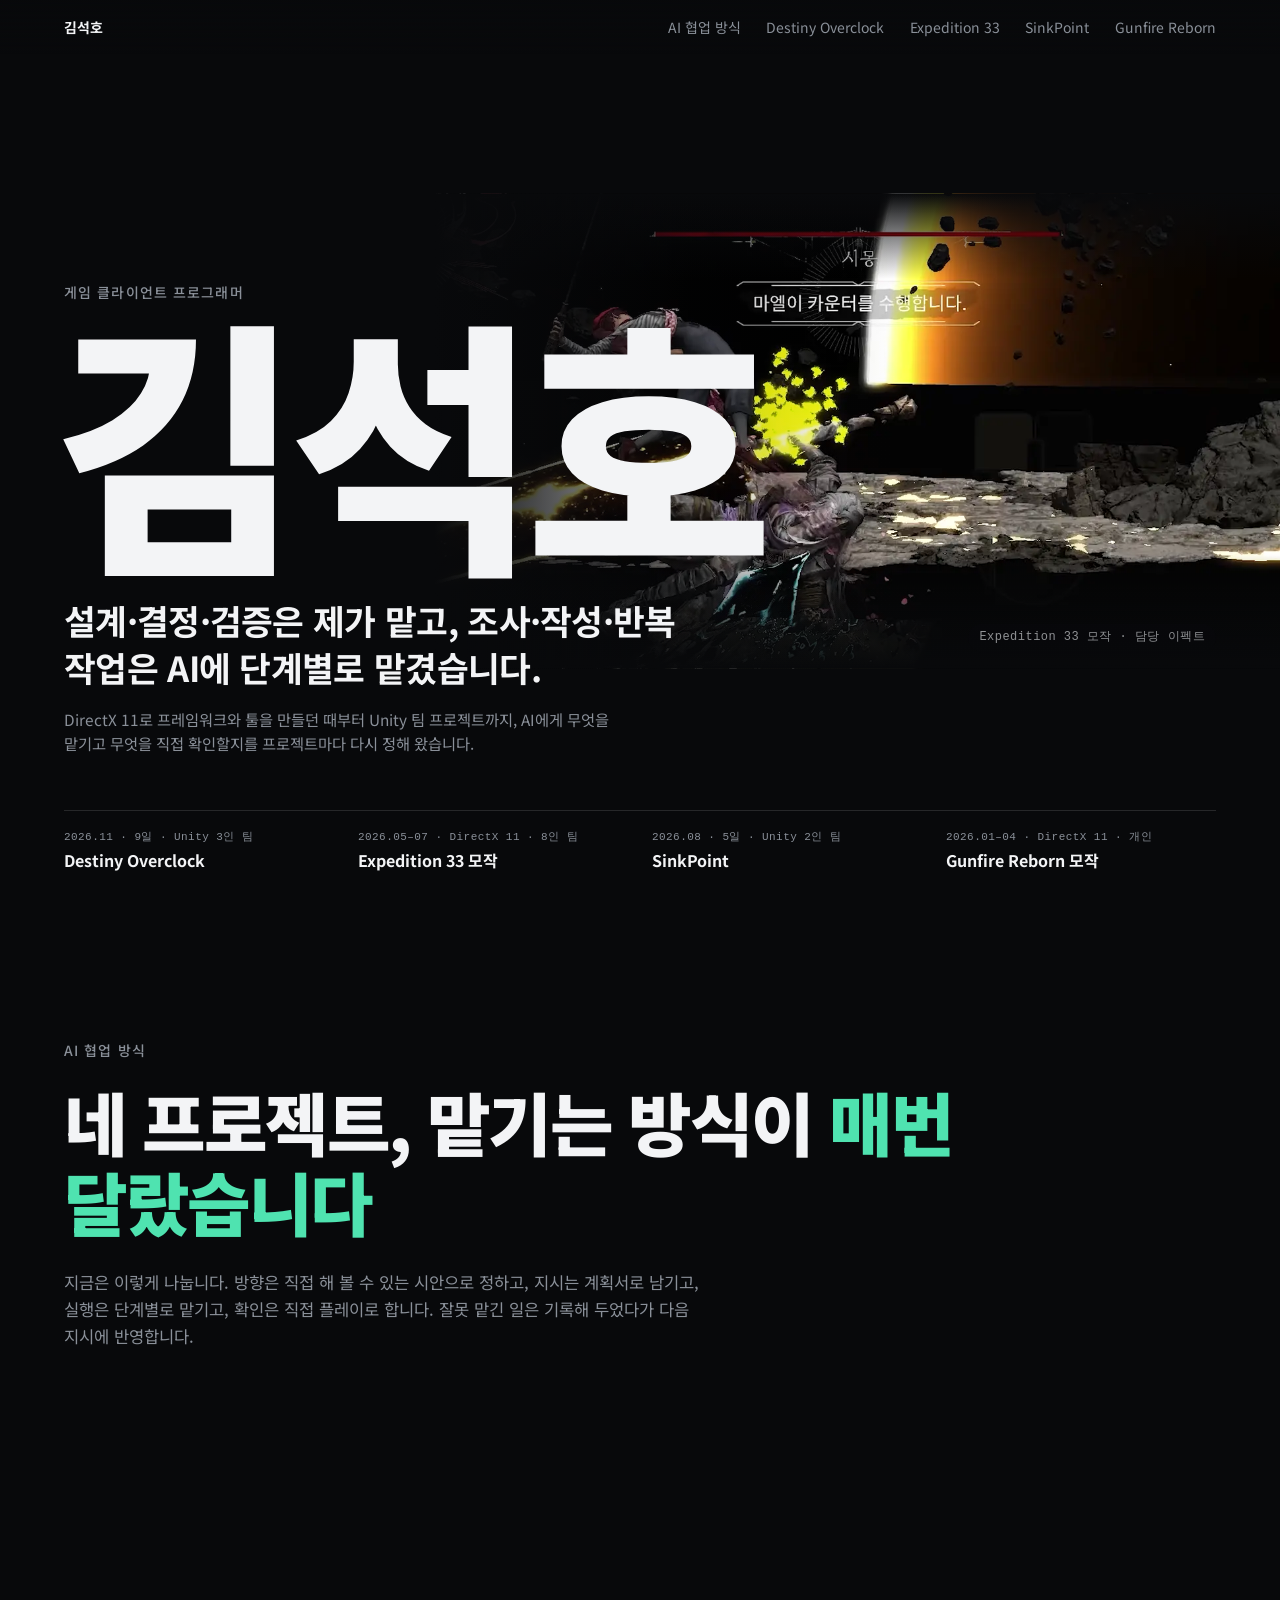
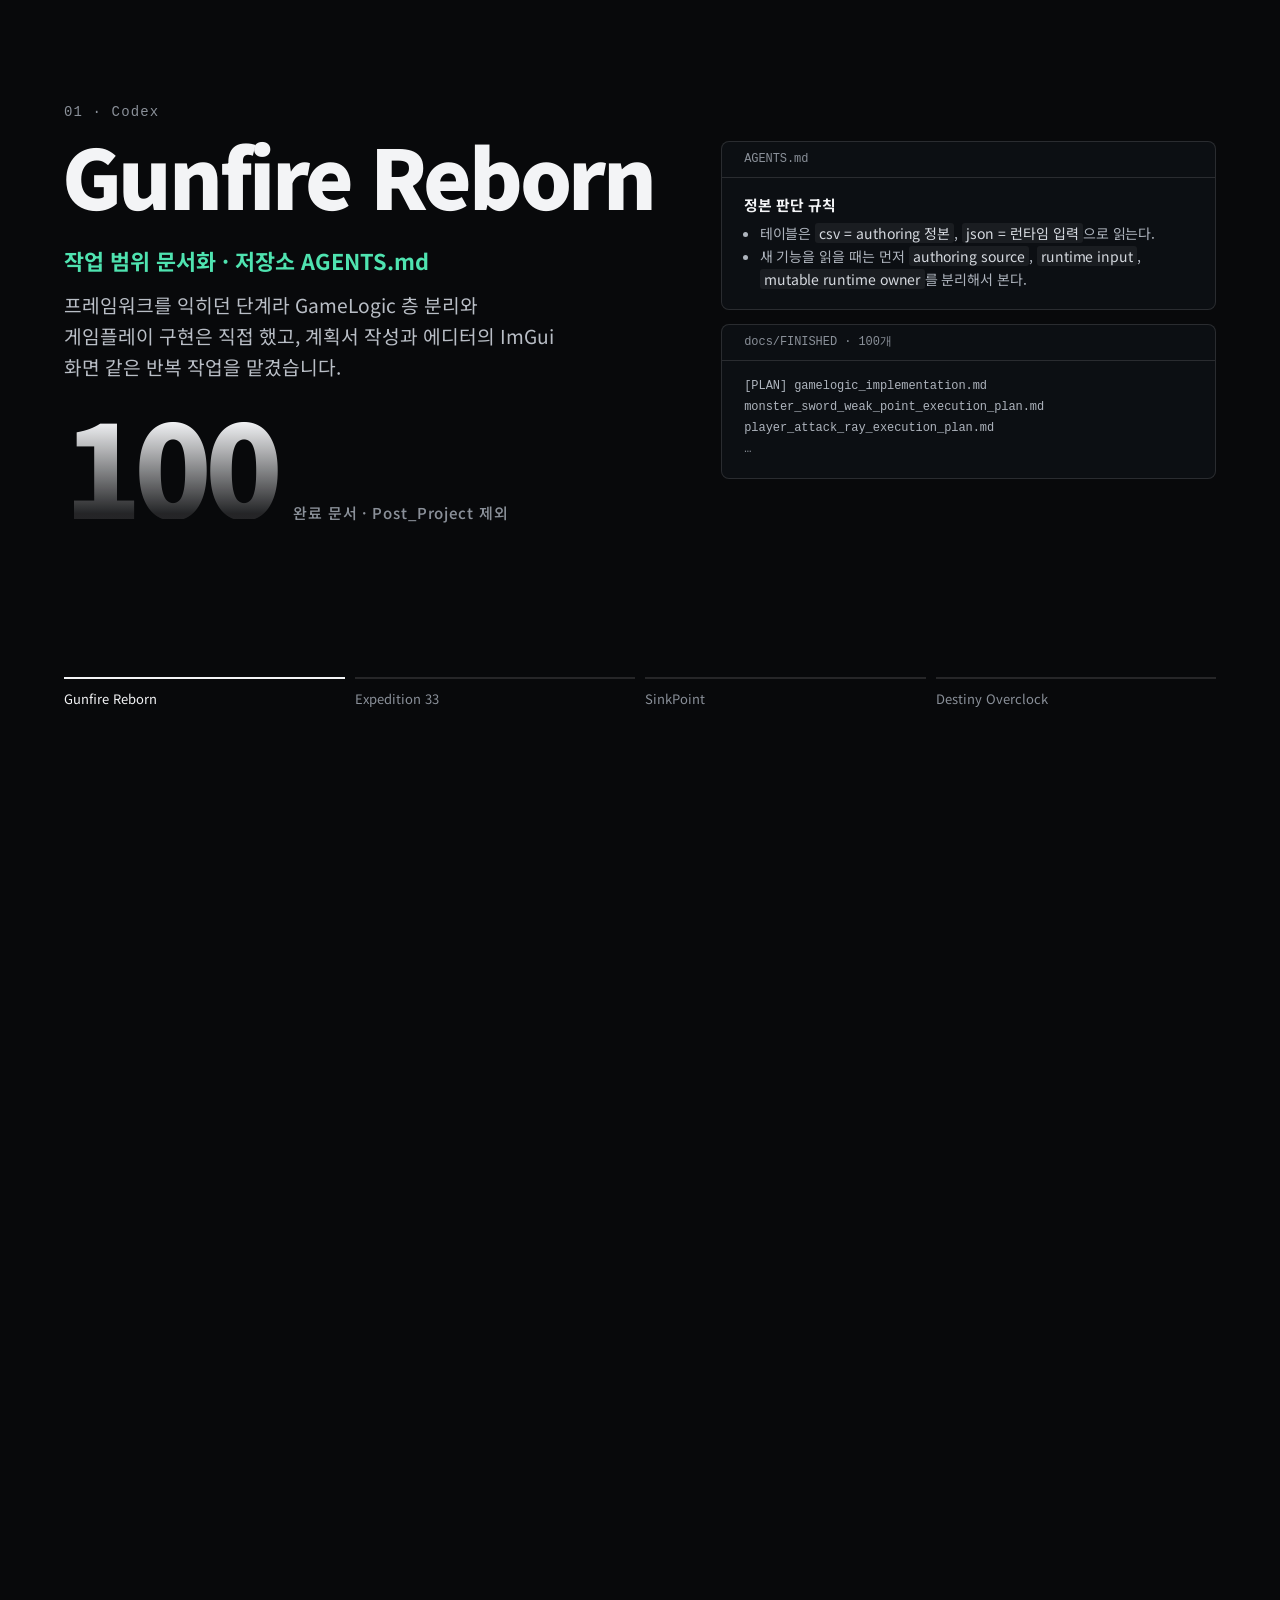
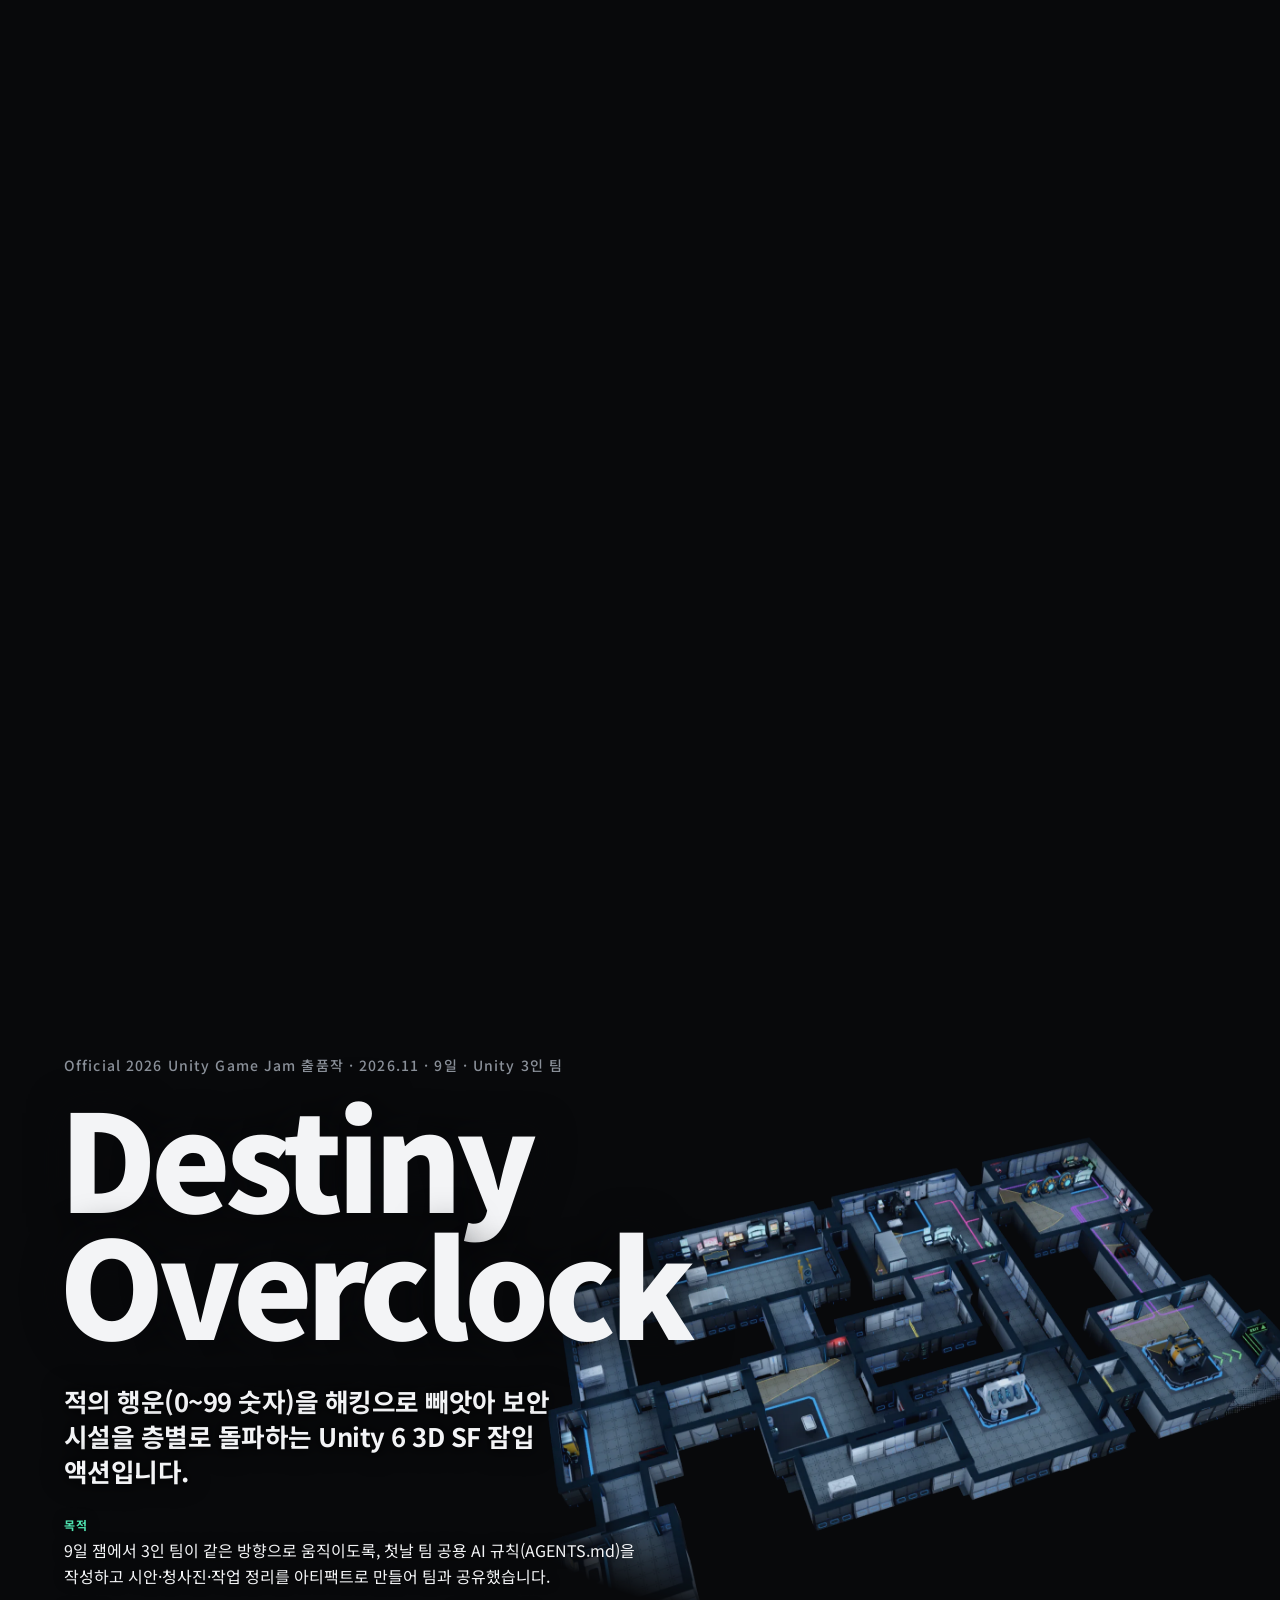
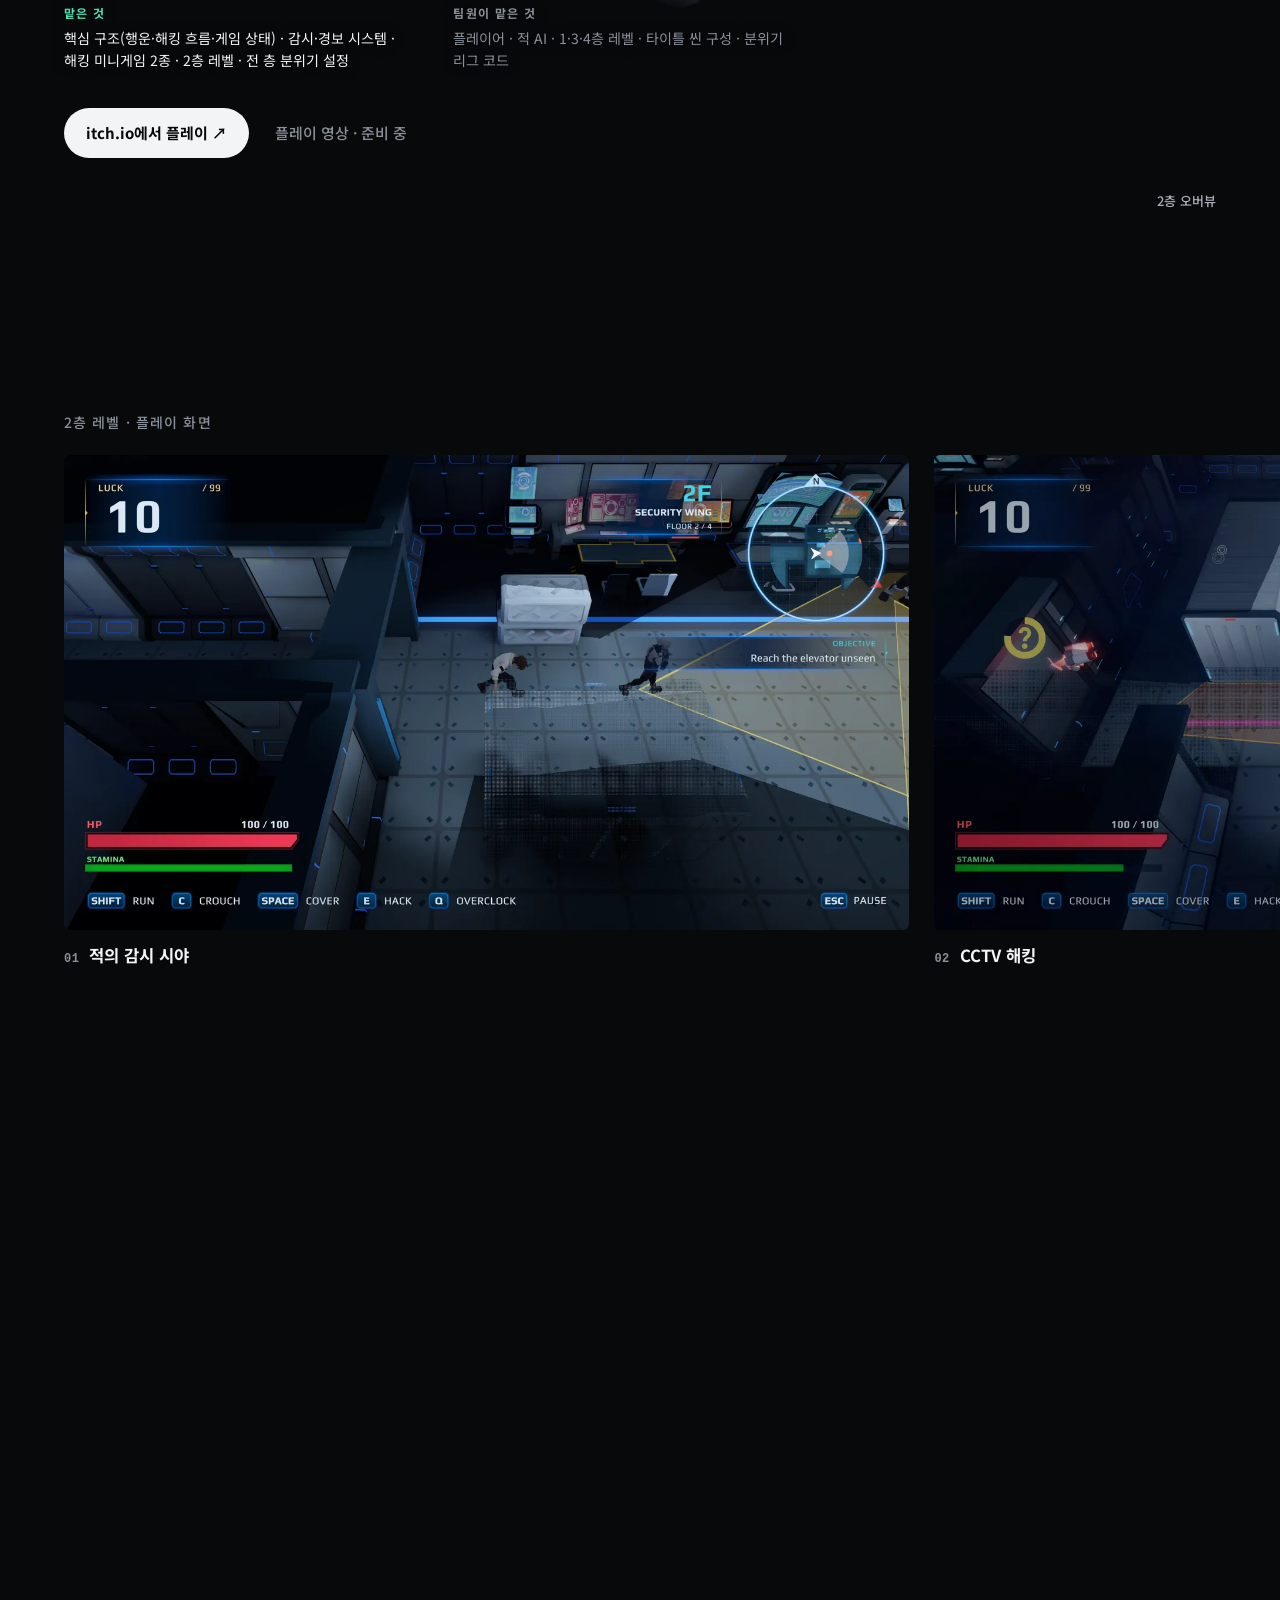
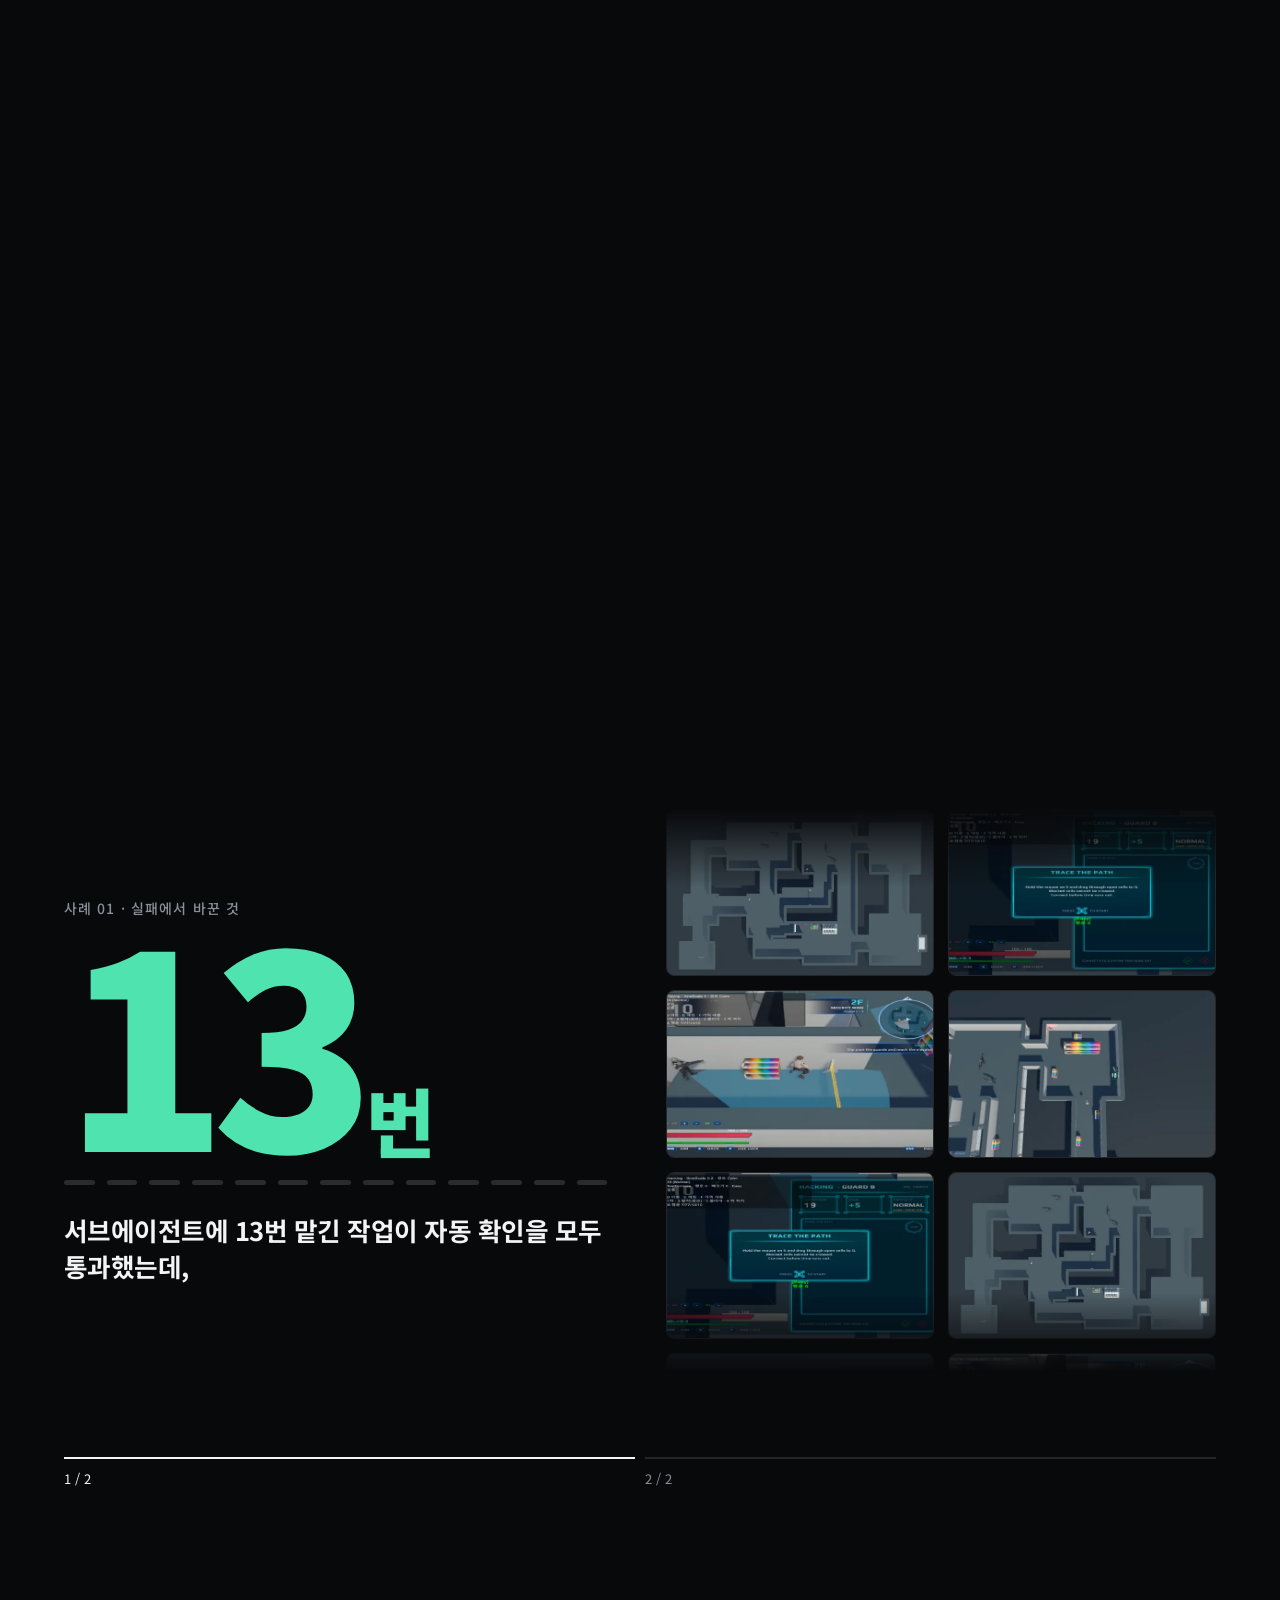
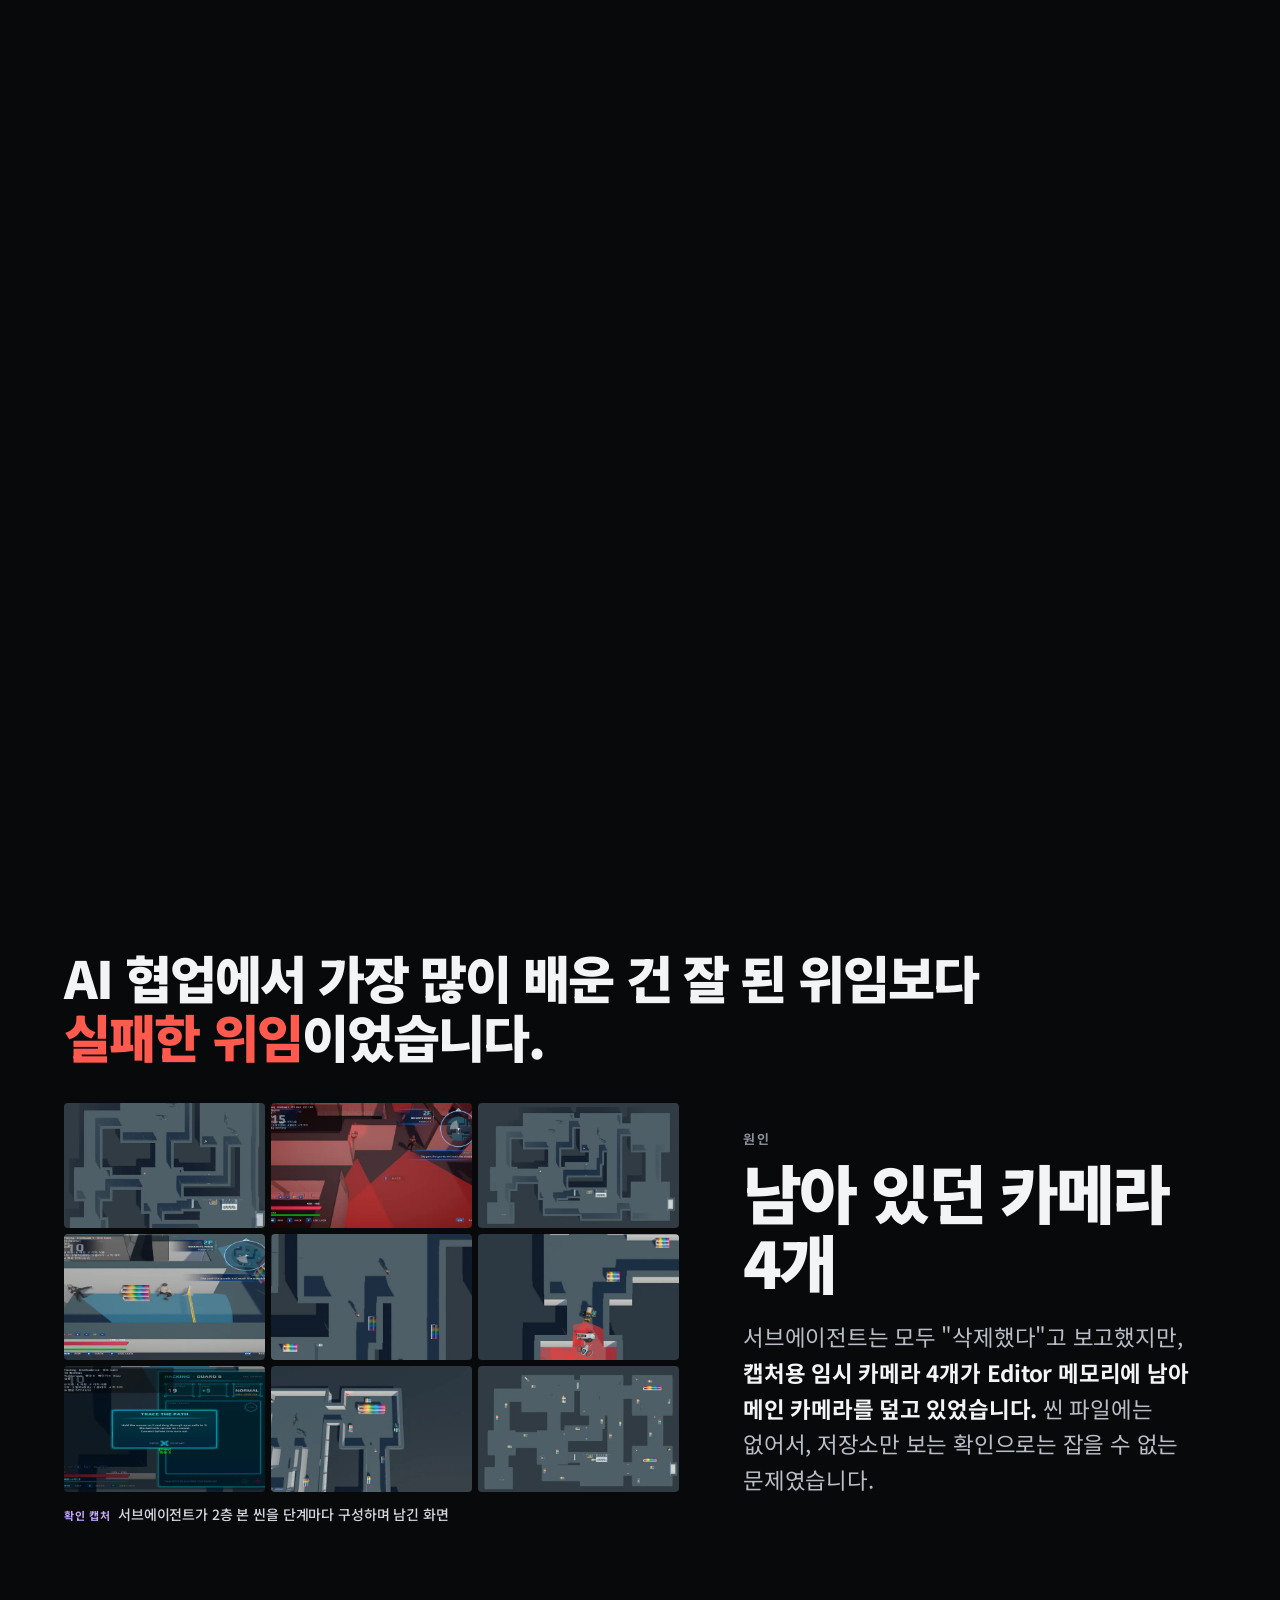
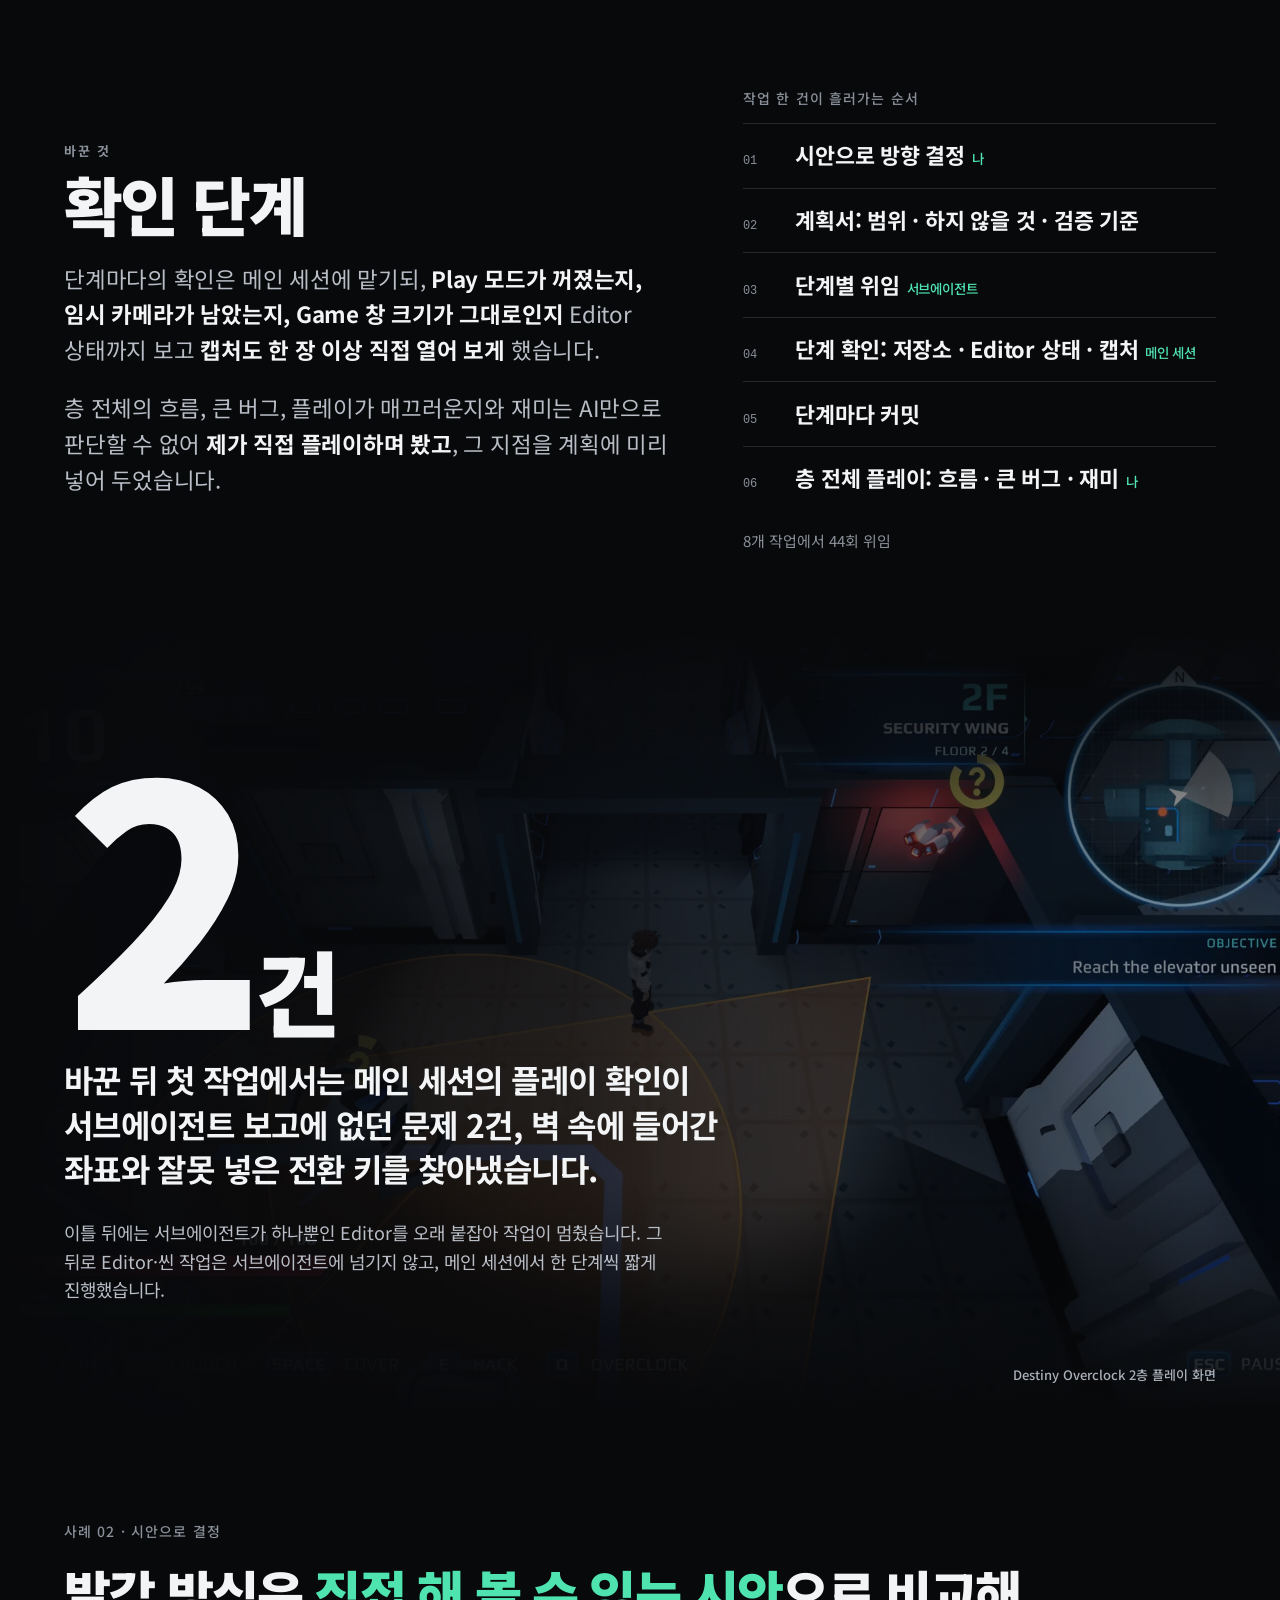
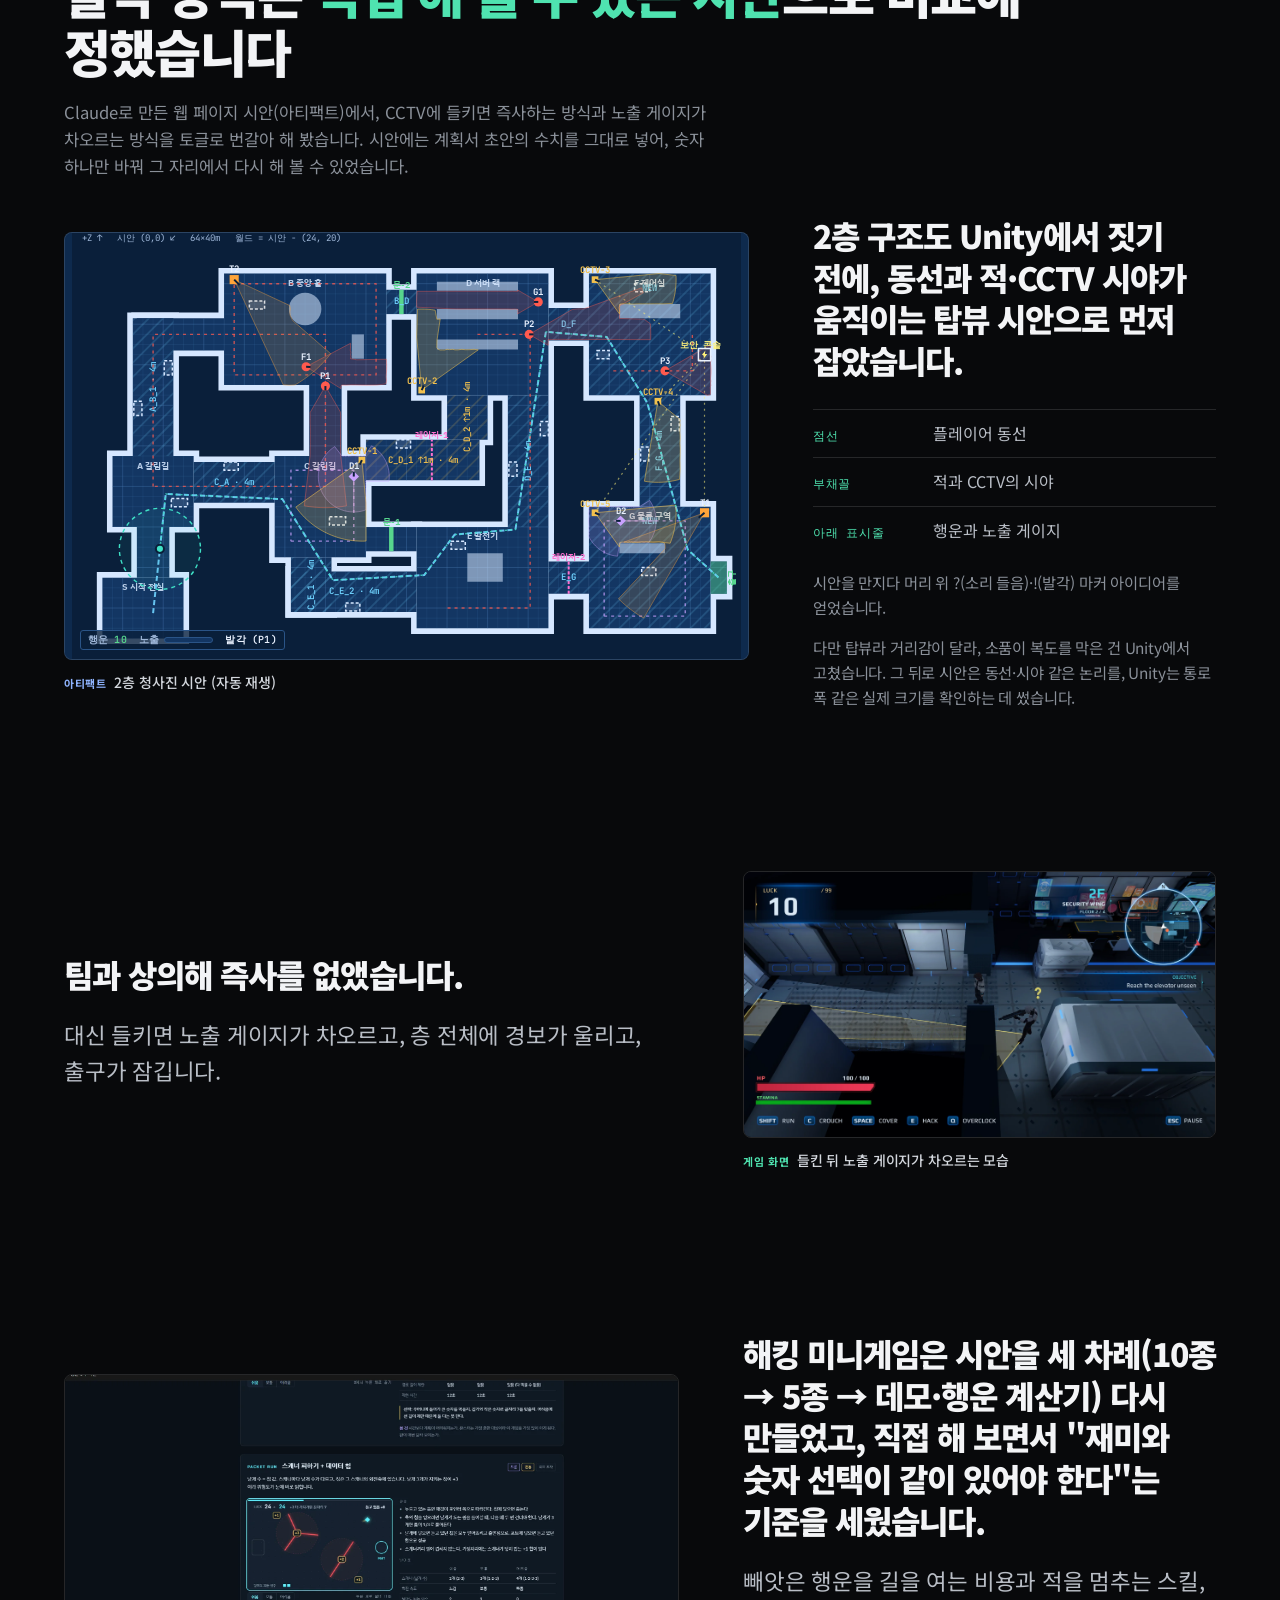
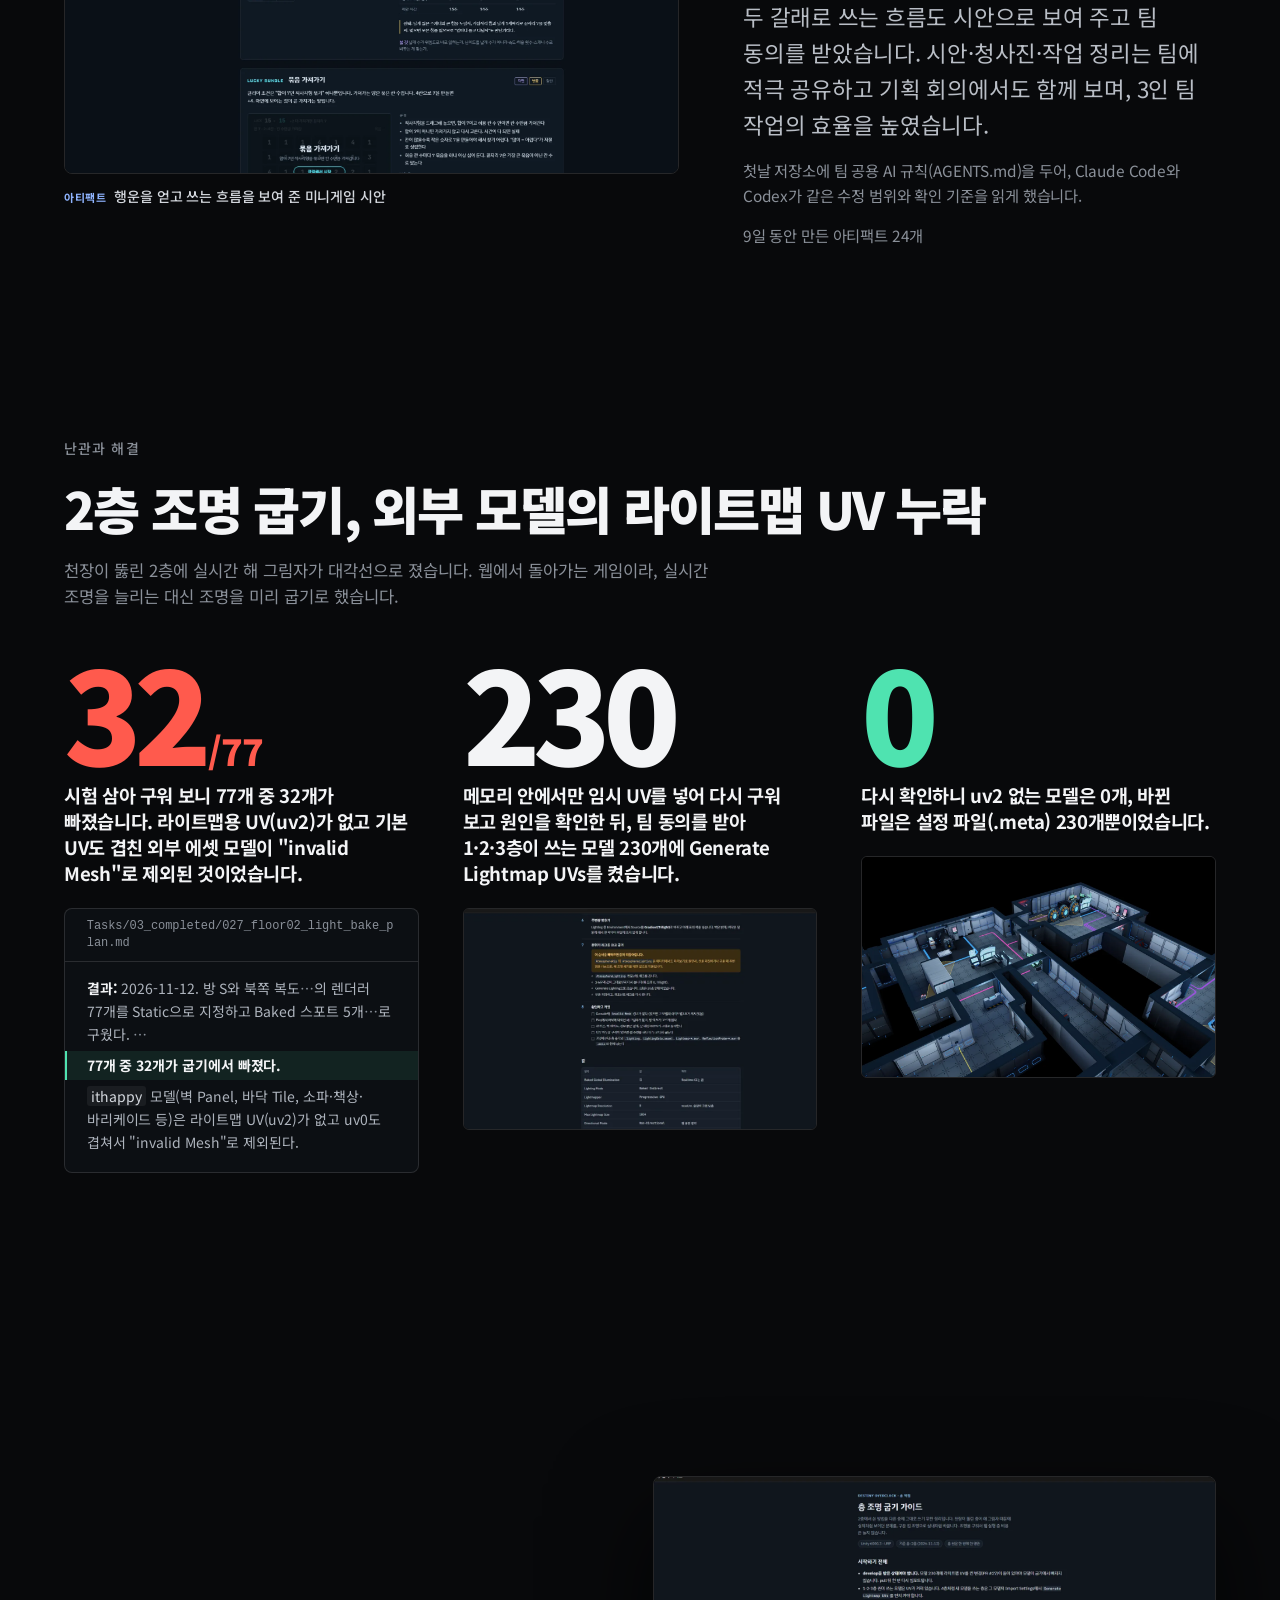
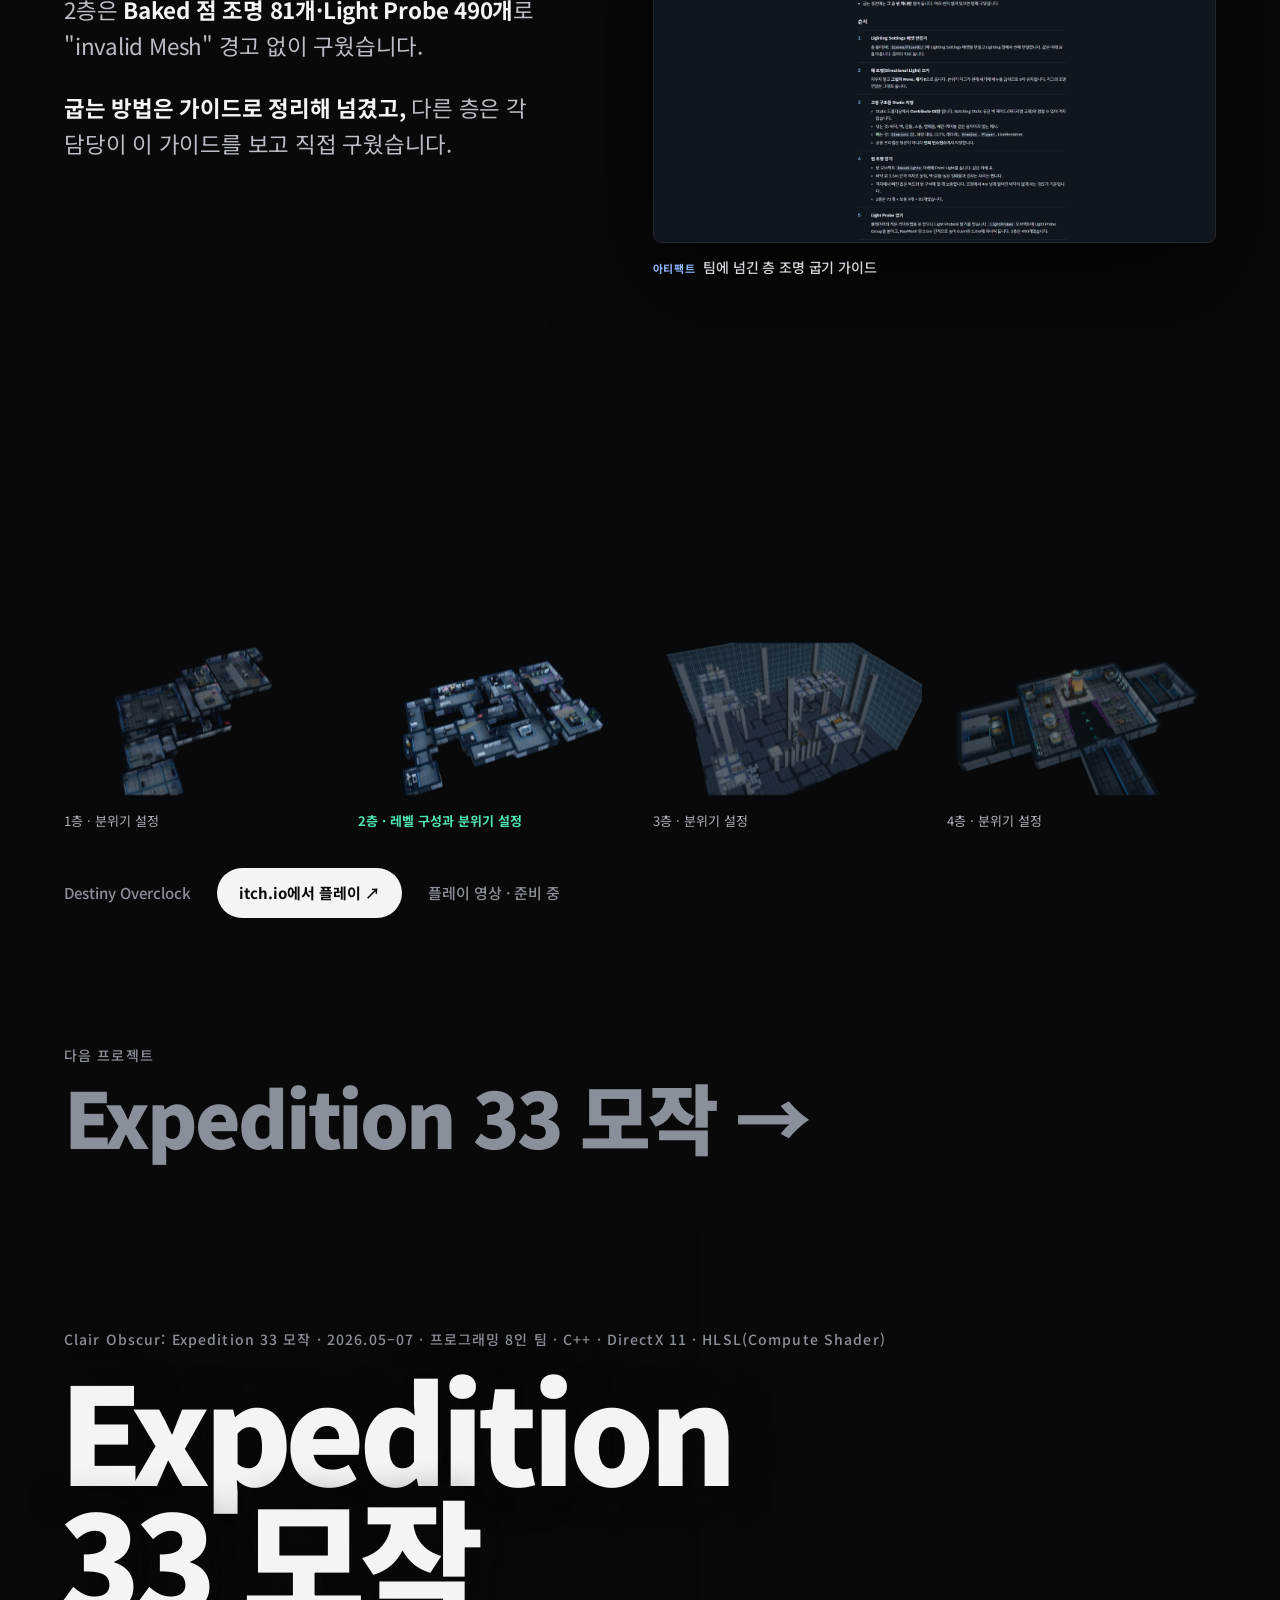
==== commit de886151: "두 포트폴리오 모바일 보기 개선: 소개 이미지·글 분리, 장면 구간을 밀어서 넘기기로 - 800px 이하에서 프로젝트 첫 장면의 배경 이미지를 위 칸으로 빼고 글을 아래로 - 여러" ====
--- a/ai-portfolio/index.html
+++ b/ai-portfolio/index.html
@@ -301,6 +301,44 @@
   .floors{grid-template-columns:repeat(2,1fr)}
 }
 @media (prefers-reduced-motion:reduce){html{scroll-behavior:auto}*{transition:none!important;animation:none!important}}
+/* ── 모바일(800px 이하): 글과 이미지를 겹치지 않게, 스크롤 대신 밀어서 넘기기 ── */
+.m-track{display:contents}
+.m-steps{display:none}
+@media (max-width:800px){
+  /* 프로젝트 첫 장면: 배경 이미지를 위 칸으로 빼고 글은 그 아래 ([src]는 프로젝트별 .ov 폭 규칙보다 앞서려고) */
+  .proj{justify-content:flex-start;padding-top:64px}
+  .proj img.ov[src]{position:relative;order:-2;right:auto;top:auto;transform:none;width:calc(100% + 2*var(--gut));max-width:none;margin:0 calc(-1*var(--gut));opacity:1;
+    -webkit-mask-image:linear-gradient(#000 75%,transparent);mask-image:linear-gradient(#000 75%,transparent)}
+  .proj > .ex-shade{display:none}
+  .proj > .tagr{position:static!important;order:-1;align-self:flex-end;margin:-18px 0 6px}
+
+  /* 여러 장면 무대: 고정 스크롤을 풀고 옆으로 한 장씩 */
+  .stage.m-swipe,.stage.m-step,.reel.m-reel{height:auto!important}
+  .m-swipe .pin{position:relative;height:auto;overflow:visible;display:flex;flex-direction:column;padding:72px 0 48px}
+  .m-swipe .pin > .eyebrow{position:static;order:0;padding:0 var(--gut);margin-bottom:12px}
+  .m-swipe .pin > .rail{position:static;order:1;margin:0 var(--gut) 16px}
+  .m-swipe .m-track{order:2;display:flex;overflow-x:auto;overscroll-behavior-x:contain;scroll-snap-type:x mandatory;scrollbar-width:none}
+  .m-swipe .m-track::-webkit-scrollbar{display:none}
+  .m-swipe .layer{position:relative;inset:auto;flex:0 0 100%;min-width:0;justify-content:flex-start;padding:0 var(--gut);
+    scroll-snap-align:start;scroll-snap-stop:always;opacity:1;transform:none;pointer-events:auto;transition:none}
+  .m-swipe .shot::before{content:none}
+  .m-swipe .shot > img,.m-swipe .shot > video,.m-swipe .shot.doc > img,.m-swipe .shot.doc > iframe{position:relative;inset:auto;top:auto;transform:none;flex:none;
+    width:calc(100% + 2*var(--gut));max-width:none;height:auto;max-height:none;aspect-ratio:16/9;margin:0 calc(-1*var(--gut)) 18px;object-fit:contain;background:#000;border-radius:0;border:0;box-shadow:none}
+  .m-swipe .shot.doc > .code{position:relative;inset:auto;top:auto;transform:none;width:100%;max-height:none;margin-bottom:18px;overflow-x:auto;box-shadow:none}
+  .m-swipe .ticks span{background:var(--pass)}
+  .rail.m-rail span,.m-swipe .rail span,.rail.m-steps span{cursor:pointer;-webkit-tap-highlight-color:transparent}
+
+  /* 한 장면이 단계별로 바뀌는 무대: 화면 한 칸에 두고 탭·밀기로 단계 이동 */
+  .m-step .pin{position:relative}
+  .m-step .layer{pointer-events:auto}
+  .m-step .rail.m-steps{display:grid;z-index:4;bottom:18px}
+
+  /* 옆으로 흐르는 플레이 화면: 손가락으로 직접 넘기기 */
+  .m-reel .pin{position:relative;height:auto;padding:72px 0 48px}
+  .m-reel .track{width:auto;transform:none!important;overflow-x:auto;scroll-snap-type:x mandatory;scrollbar-width:none;padding-bottom:4px}
+  .m-reel .track::-webkit-scrollbar{display:none}
+  .m-reel .track figure{flex:none;width:84vw;scroll-snap-align:center}
+}
 </style>
 <style data-part="ex">
 /* E1 · 첫 장면: 배경 이미지 왼쪽(행성·인물)을 눌러 글자를 읽히게 */
@@ -373,6 +411,8 @@
   .ex-tool{padding:84px var(--gut) 48px}
   .ex-tool .ex-col{width:100%}
   .ex-swap .tag{left:8px;top:8px;max-width:calc(100% - 16px);padding:6px 10px;font-size:13px}
+  /* 모바일 단계 무대: 진행도가 한 번에 바뀌므로 맞바꿈은 전환으로 보여 준다 */
+  .m-step .ex-scroll .ex-b{transition:clip-path .7s ease}
 }
 @media (prefers-reduced-motion:reduce){
   /* 빛 컷은 그냥 페이드, 맞바꿈 자동 반복은 꺼지고 '적용 후'만 보인다 */
@@ -423,6 +463,9 @@
   .sp-band{flex-direction:column;align-items:flex-start;gap:10px}
   .rail.sp-rail{gap:6px;font-size:12px}
   .row.sp-wide-r{grid-template-columns:1fr}
+  /* 모바일 밀어서 넘기기(m-swipe): 축 방향 이동 대신 옆으로 한 장씩, 축 표시는 숨긴다 */
+  .m-swipe .m-track .layer.sp-ax{transform:none;opacity:1;padding:0 var(--gut);justify-content:flex-start;transition:none}
+  .m-swipe .sp-mark{display:none}
 }
 @media (prefers-reduced-motion:reduce){
   .layer.sp-ax{transition:none}
@@ -904,7 +947,7 @@
 </section>
 
 <!-- E8 · 난관 해결: 툴 화면 ↔ 게임 화면 맞바꿈 (스크롤) -->
-<section class="stage" data-p="ex" style="height:240vh">
+<section class="stage" data-p="ex" style="height:240vh" data-m-steps="0,1" data-m-labels="에디터|게임 화면">
   <div class="pin">
     <div class="layer ex-pair">
       <div class="ex-col">
@@ -1103,7 +1146,7 @@
 </section>
 
 <!-- G3 · 사례 01: 직접 정한 구조 (층 쌓기) -->
-<section class="stage" data-p="gf" style="height:250vh">
+<section class="stage" data-p="gf" style="height:250vh" data-m-steps="0,.2,.55,.9">
   <div class="pin">
     <div class="layer shot doc gf-win gf-build" data-gf-step="0">
       <pre class="code gf-code"><b>class</b> ENGINE_DLL <s>CGameInstance</s> <b>final</b> : <b>public</b> <s>CBase</s>
@@ -1258,12 +1301,13 @@
   function prog(el){var r=el.getBoundingClientRect();return Math.min(1,Math.max(0,-r.top/(r.height-innerHeight)))}
   function onScroll(){
     stages.forEach(function(s){
+      if(s.el.classList.contains('m-swipe'))return;
       var n=s.layers.length,p=prog(s.el),k=Math.min(n-1,Math.floor(p*n));
       for(var i=0;i<n;i++)s.layers[i].classList.toggle('on',i===k);
       for(i=0;i<s.rail.length;i++)s.rail[i].classList.toggle('on',i===k);
       if(s.ticks){var lit=Math.min(13,Math.floor(p*n/0.8*13));for(i=0;i<13;i++)s.ticks[i].classList.toggle('on',i<lit)}
     });
-    reels.forEach(function(r){r.track.style.transform='translateX('+(-(r.track.scrollWidth-innerWidth)*prog(r.el))+'px)'});
+    reels.forEach(function(r){if(r.el.classList.contains('m-reel'))return;r.track.style.transform='translateX('+(-(r.track.scrollWidth-innerWidth)*prog(r.el))+'px)'});
   }
   addEventListener('scroll',onScroll,{passive:true});addEventListener('resize',onScroll);onScroll();
 
@@ -1310,6 +1354,64 @@
   }
 })();
 </script>
+<script>
+(function(){
+  // 모바일(800px 이하): 고정 스크롤 무대를 손가락 조작으로 바꾼다
+  // - 층이 여러 개인 무대: 옆으로 밀거나 위 탭을 눌러 한 장씩 (m-swipe)
+  // - 한 층이 단계별로 바뀌는 무대(data-m-steps): 화면 한 칸에 두고 탭·밀기로 단계 이동 (m-step, 진행도를 stage._mp로 덮는다)
+  // - 옆으로 흐르는 플레이 화면: 가로 스와이프 (m-reel)
+  var mq=matchMedia('(max-width:800px)'),swipes=[],steps=[],reels=[].slice.call(document.querySelectorAll('.reel'));
+  function kick(){dispatchEvent(new Event('scroll'))}
+  function bar(cls,labels,onTap){
+    var r=document.createElement('div');r.className='rail '+cls;r.style.gridTemplateColumns='repeat('+labels.length+',1fr)';
+    labels.forEach(function(t,i){var s=document.createElement('span');s.textContent=t;s.addEventListener('click',function(){onTap(i)});r.appendChild(s)});
+    return r;
+  }
+  function mark(list,k){list.forEach(function(el,i){el.classList.toggle('on',i===k)})}
+  [].forEach.call(document.querySelectorAll('.stage'),function(st){
+    var pin=st.querySelector('.pin'),layers=[].slice.call(pin.children).filter(function(c){return c.classList.contains('layer')});
+    if(layers.length>1){
+      var s={st:st,layers:layers,k:-1,track:document.createElement('div')};
+      s.track.className='m-track';pin.insertBefore(s.track,layers[0]);layers.forEach(function(l){s.track.appendChild(l)});
+      var go=function(i){s.track.scrollTo({left:i*s.track.clientWidth,behavior:'smooth'})};
+      var rail=pin.querySelector(':scope > .rail');
+      if(rail)[].forEach.call(rail.children,function(t,i){t.addEventListener('click',function(){if(st.classList.contains('m-swipe'))go(i)})});
+      else{rail=bar('m-rail',layers.map(function(_,i){return (i+1)+' / '+layers.length}),go);pin.appendChild(rail)}
+      s.tabs=[].slice.call(rail.children);
+      s.sync=function(){
+        var k=Math.round(s.track.scrollLeft/Math.max(1,s.track.clientWidth));
+        if(k!==s.k){s.k=k;mark(s.layers,k);mark(s.tabs,k);kick()}
+      };
+      s.track.addEventListener('scroll',function(){if(st.classList.contains('m-swipe'))s.sync()},{passive:true});
+      swipes.push(s);
+    }else if(st.hasAttribute('data-m-steps')){
+      var stops=st.getAttribute('data-m-steps').split(',').map(Number),
+          labels=(st.getAttribute('data-m-labels')||'').split('|').filter(Boolean),
+          t={st:st,stops:stops,k:0};
+      if(labels.length!==stops.length)labels=stops.map(function(_,i){return String(i+1)});
+      t.set=function(i){t.k=Math.max(0,Math.min(stops.length-1,i));st._mp=stops[t.k];mark(t.tabs,t.k);kick()};
+      var r=bar('m-steps',labels,t.set);pin.appendChild(r);t.tabs=[].slice.call(r.children);
+      var x0=null,y0=0;
+      pin.addEventListener('touchstart',function(e){x0=e.touches[0].clientX;y0=e.touches[0].clientY},{passive:true});
+      pin.addEventListener('touchend',function(e){
+        if(x0===null||!st.classList.contains('m-step'))return;
+        var dx=e.changedTouches[0].clientX-x0,dy=e.changedTouches[0].clientY-y0;x0=null;
+        if(Math.abs(dx)>40&&Math.abs(dx)>Math.abs(dy)*1.5)t.set(t.k+(dx<0?1:-1));
+      },{passive:true});
+      steps.push(t);
+    }
+  });
+  function apply(){
+    var m=mq.matches;
+    swipes.forEach(function(s){s.st.classList.toggle('m-swipe',m);s.k=-1;if(m)s.sync()});
+    steps.forEach(function(t){t.st.classList.toggle('m-step',m);if(m)t.set(t.k);else t.st._mp=null});
+    reels.forEach(function(r){r.classList.toggle('m-reel',m);if(m)r.querySelector('.track').style.transform=''});
+    kick();
+  }
+  if(mq.addEventListener)mq.addEventListener('change',apply);else mq.addListener(apply);
+  apply();
+})();
+</script>
 <script data-part="ex">
 (function(){
   // E8 맞바꿈: 진행도 0~0.25 A만, 0.25~0.75 경계선 이동, 0.75 이후 B만. 반을 넘으면 글을 B용으로.
@@ -1317,7 +1419,7 @@
     return {stage:sw.closest('.stage'),b:sw.querySelector('.ex-b'),line:sw.querySelector('.ex-line'),layer:sw.closest('.layer')};
   });
   if(!cuts.length)return;
-  function prog(el){var r=el.getBoundingClientRect();return Math.min(1,Math.max(0,-r.top/(r.height-innerHeight)))}
+  function prog(el){if(el._mp!=null)return el._mp;var r=el.getBoundingClientRect();return Math.min(1,Math.max(0,-r.top/(r.height-innerHeight)))}
   function onScroll(){
     cuts.forEach(function(c){
       var r=Math.min(1,Math.max(0,(prog(c.stage)-0.25)/0.5));
@@ -1356,7 +1458,7 @@
   // 층 쌓기(G3): 한 층 안의 스크롤 진행도를 단계 번호로 옮긴다
   var build=document.querySelectorAll('[data-p="gf"] .gf-build')[0];
   var buildStage=build&&build.closest('.stage');
-  function prog(el){var r=el.getBoundingClientRect();return Math.min(1,Math.max(0,-r.top/(r.height-innerHeight)))}
+  function prog(el){if(el._mp!=null)return el._mp;var r=el.getBoundingClientRect();return Math.min(1,Math.max(0,-r.top/(r.height-innerHeight)))}
   function upd(){
     if(build){var p=prog(buildStage);build.setAttribute('data-gf-step',p<.05?0:p<.38?1:p<.7?2:3)}
   }
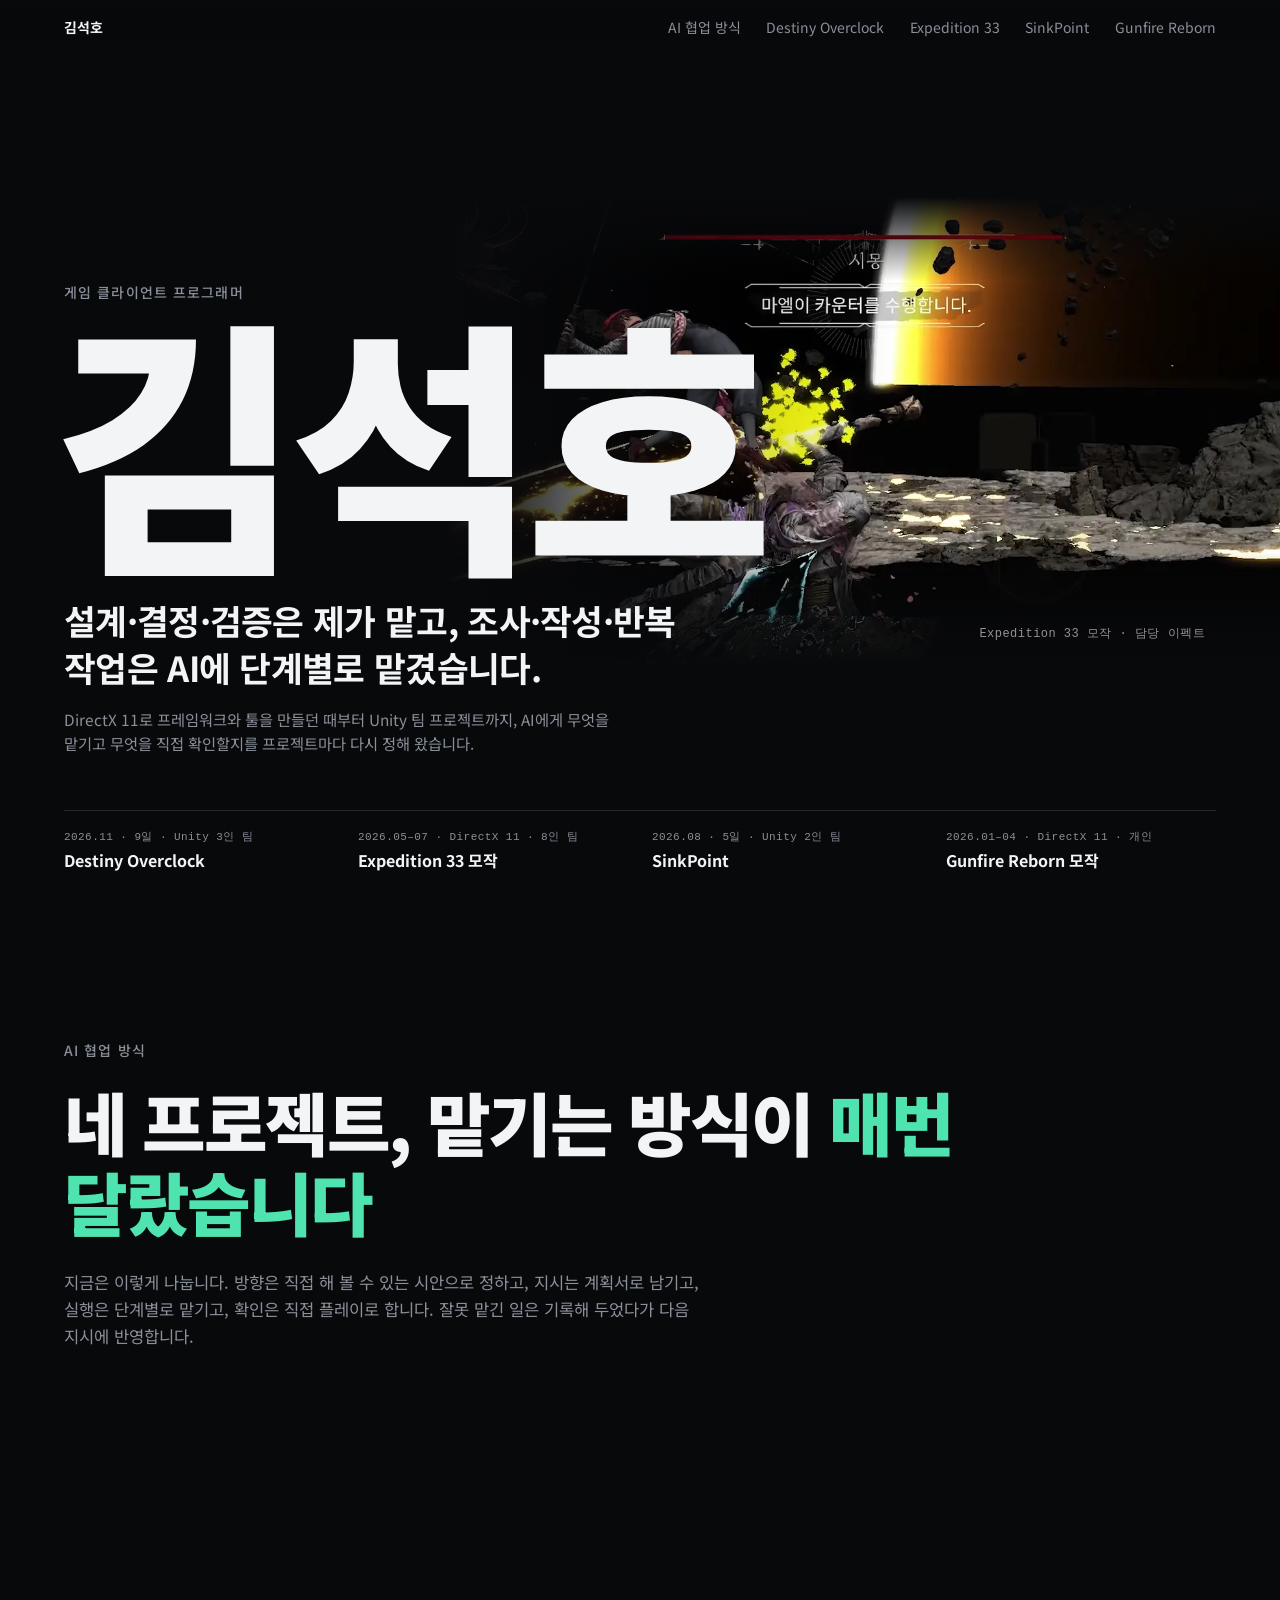
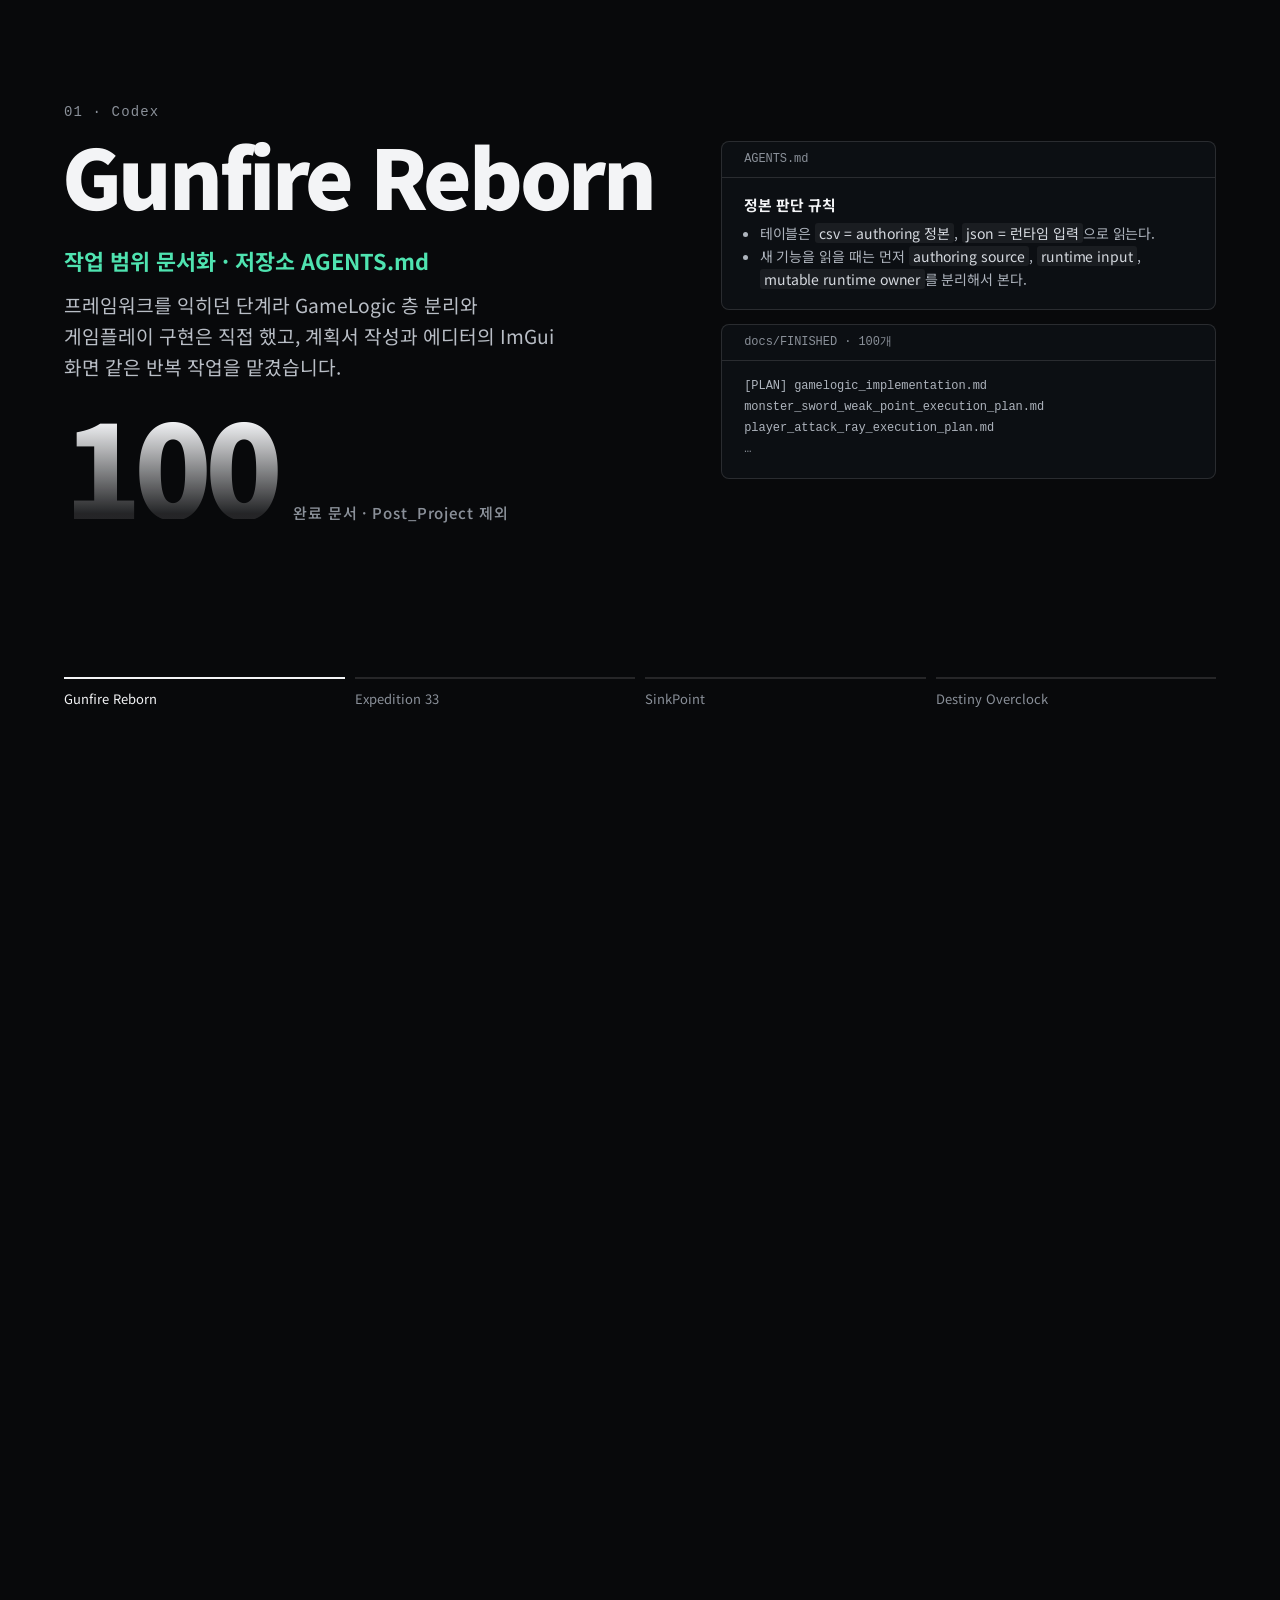
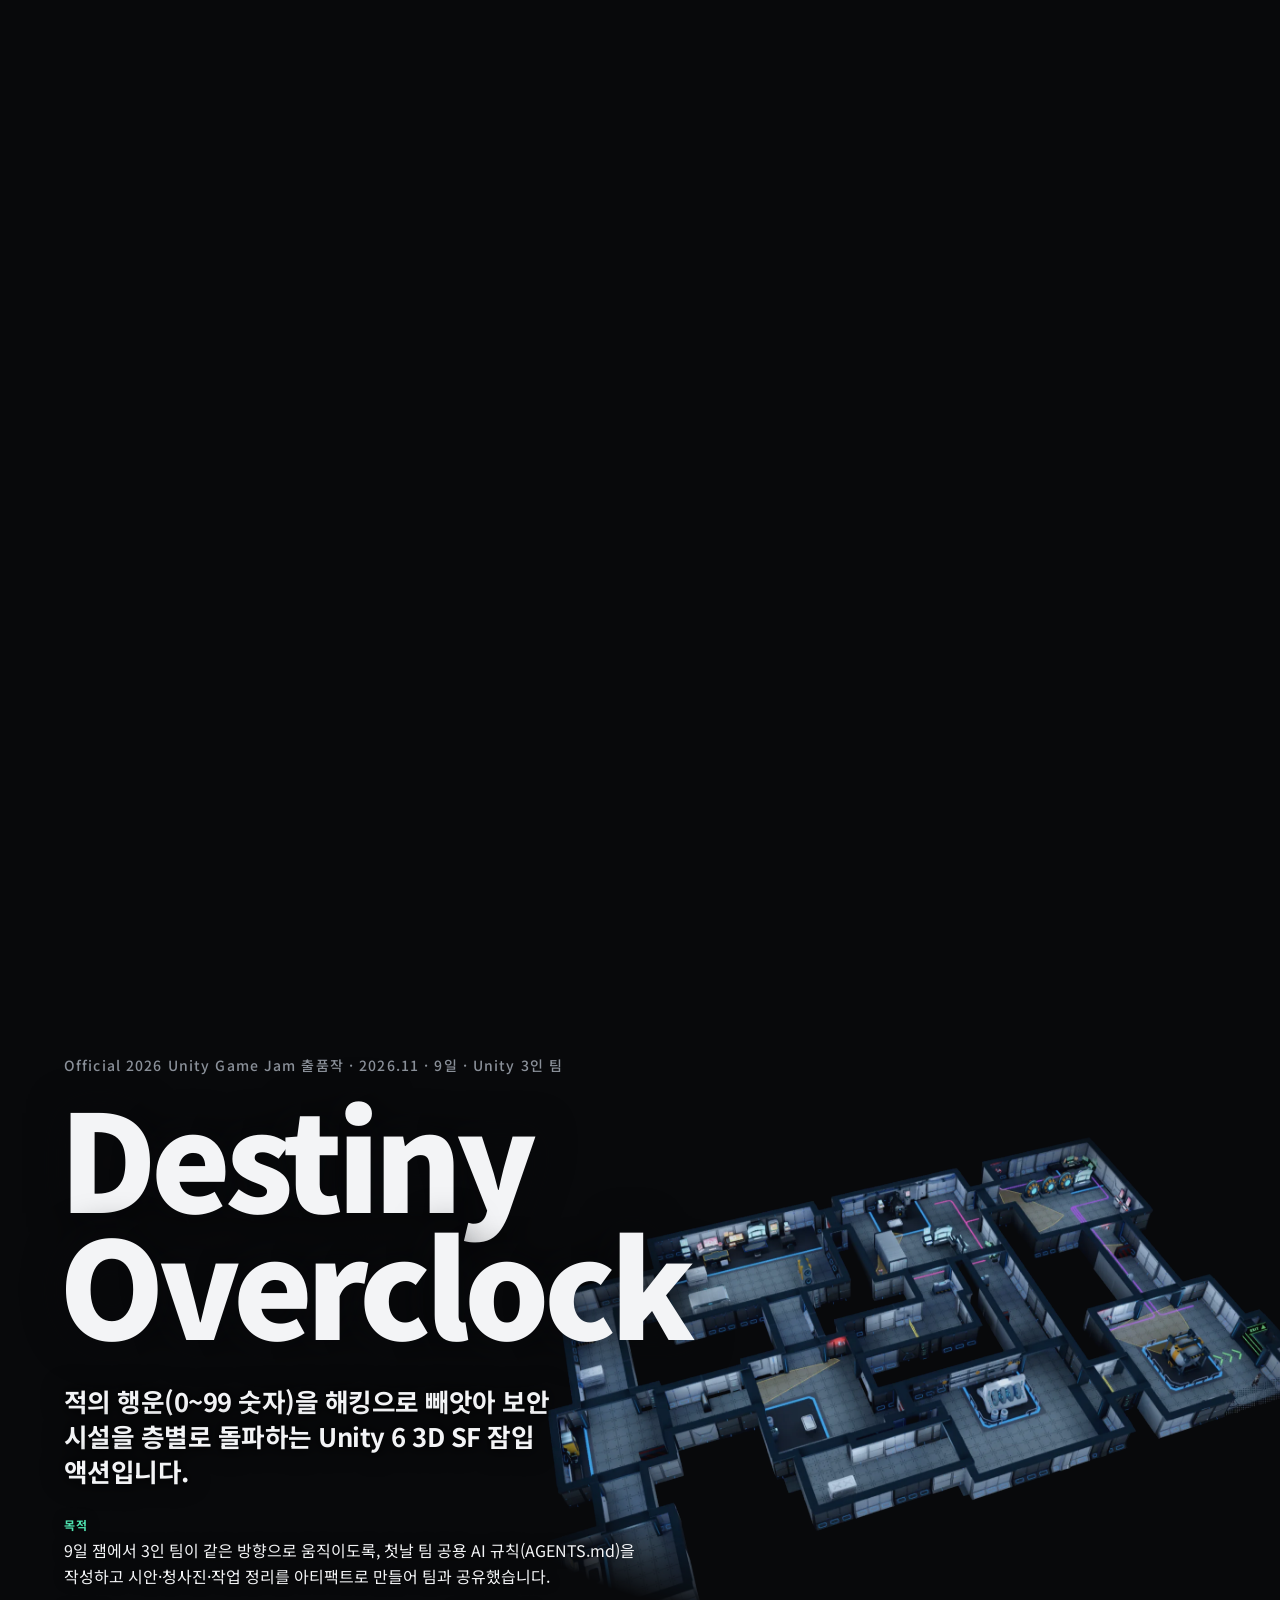
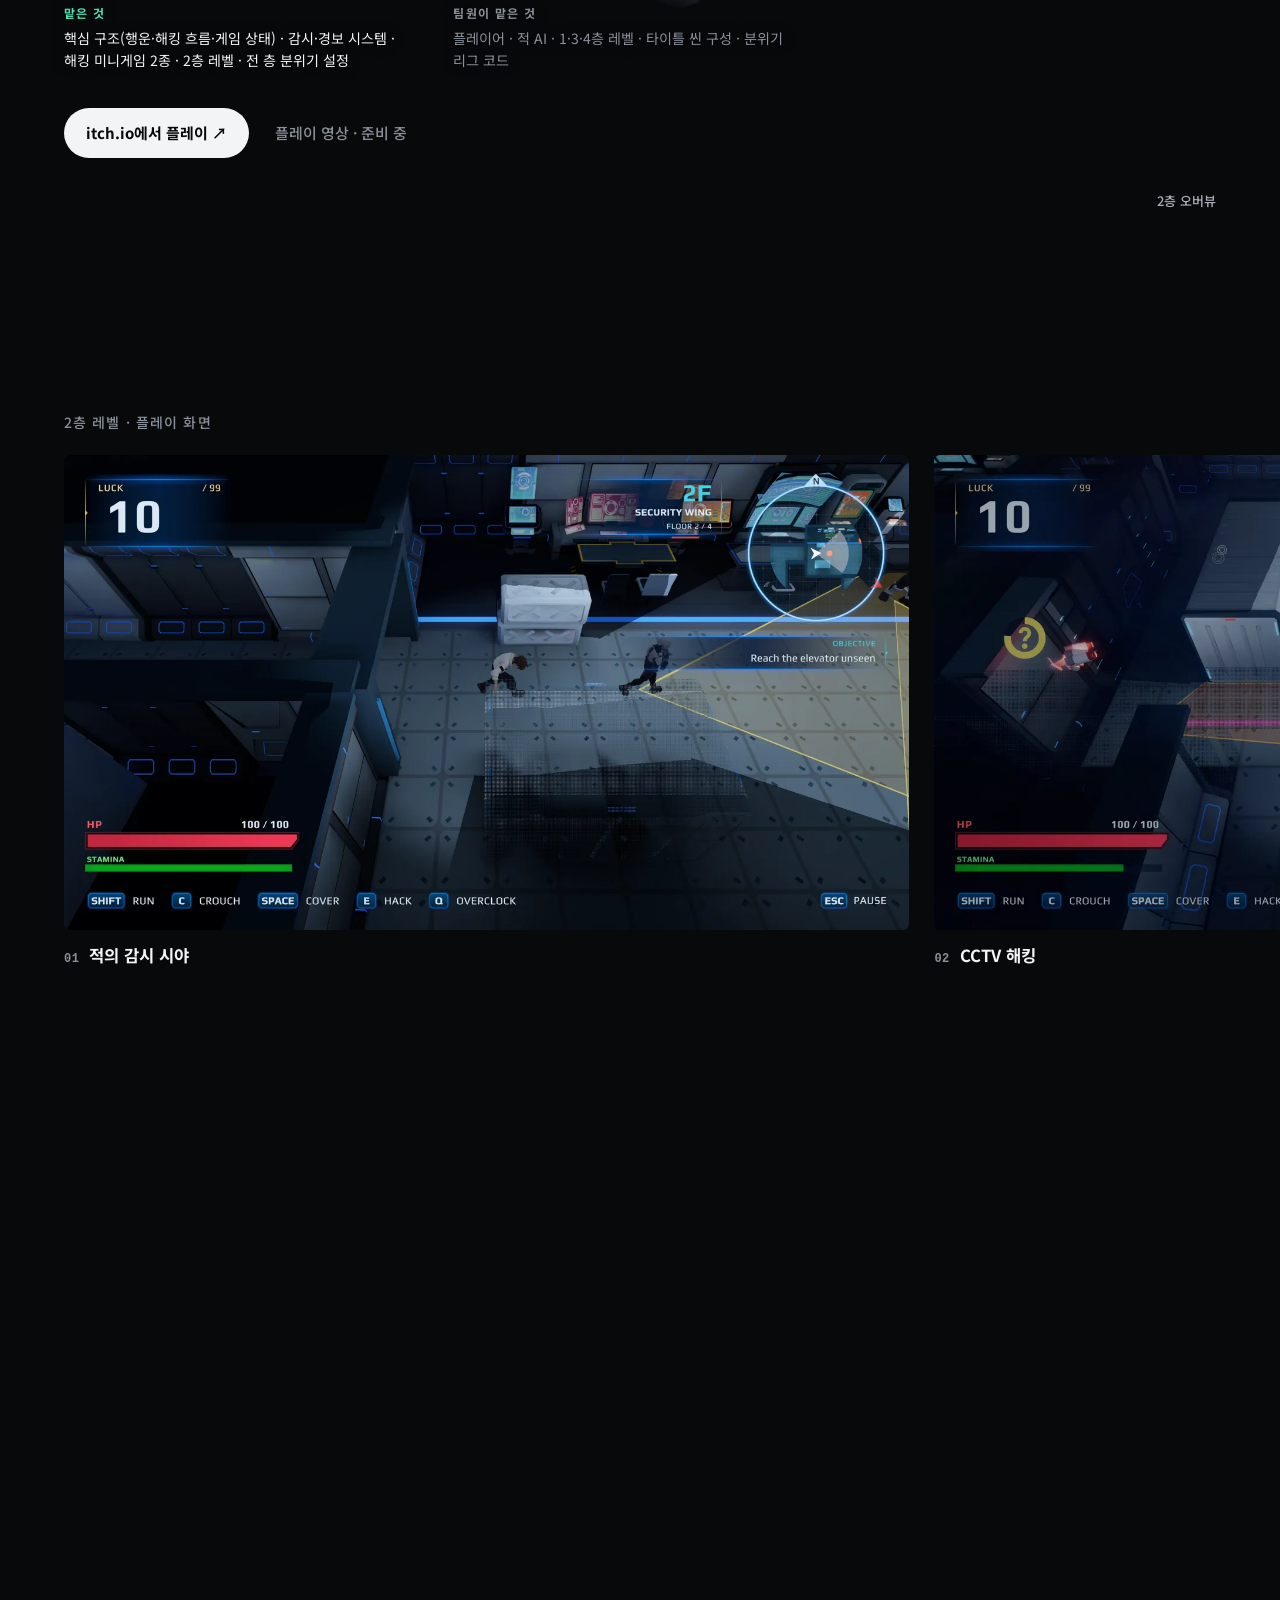
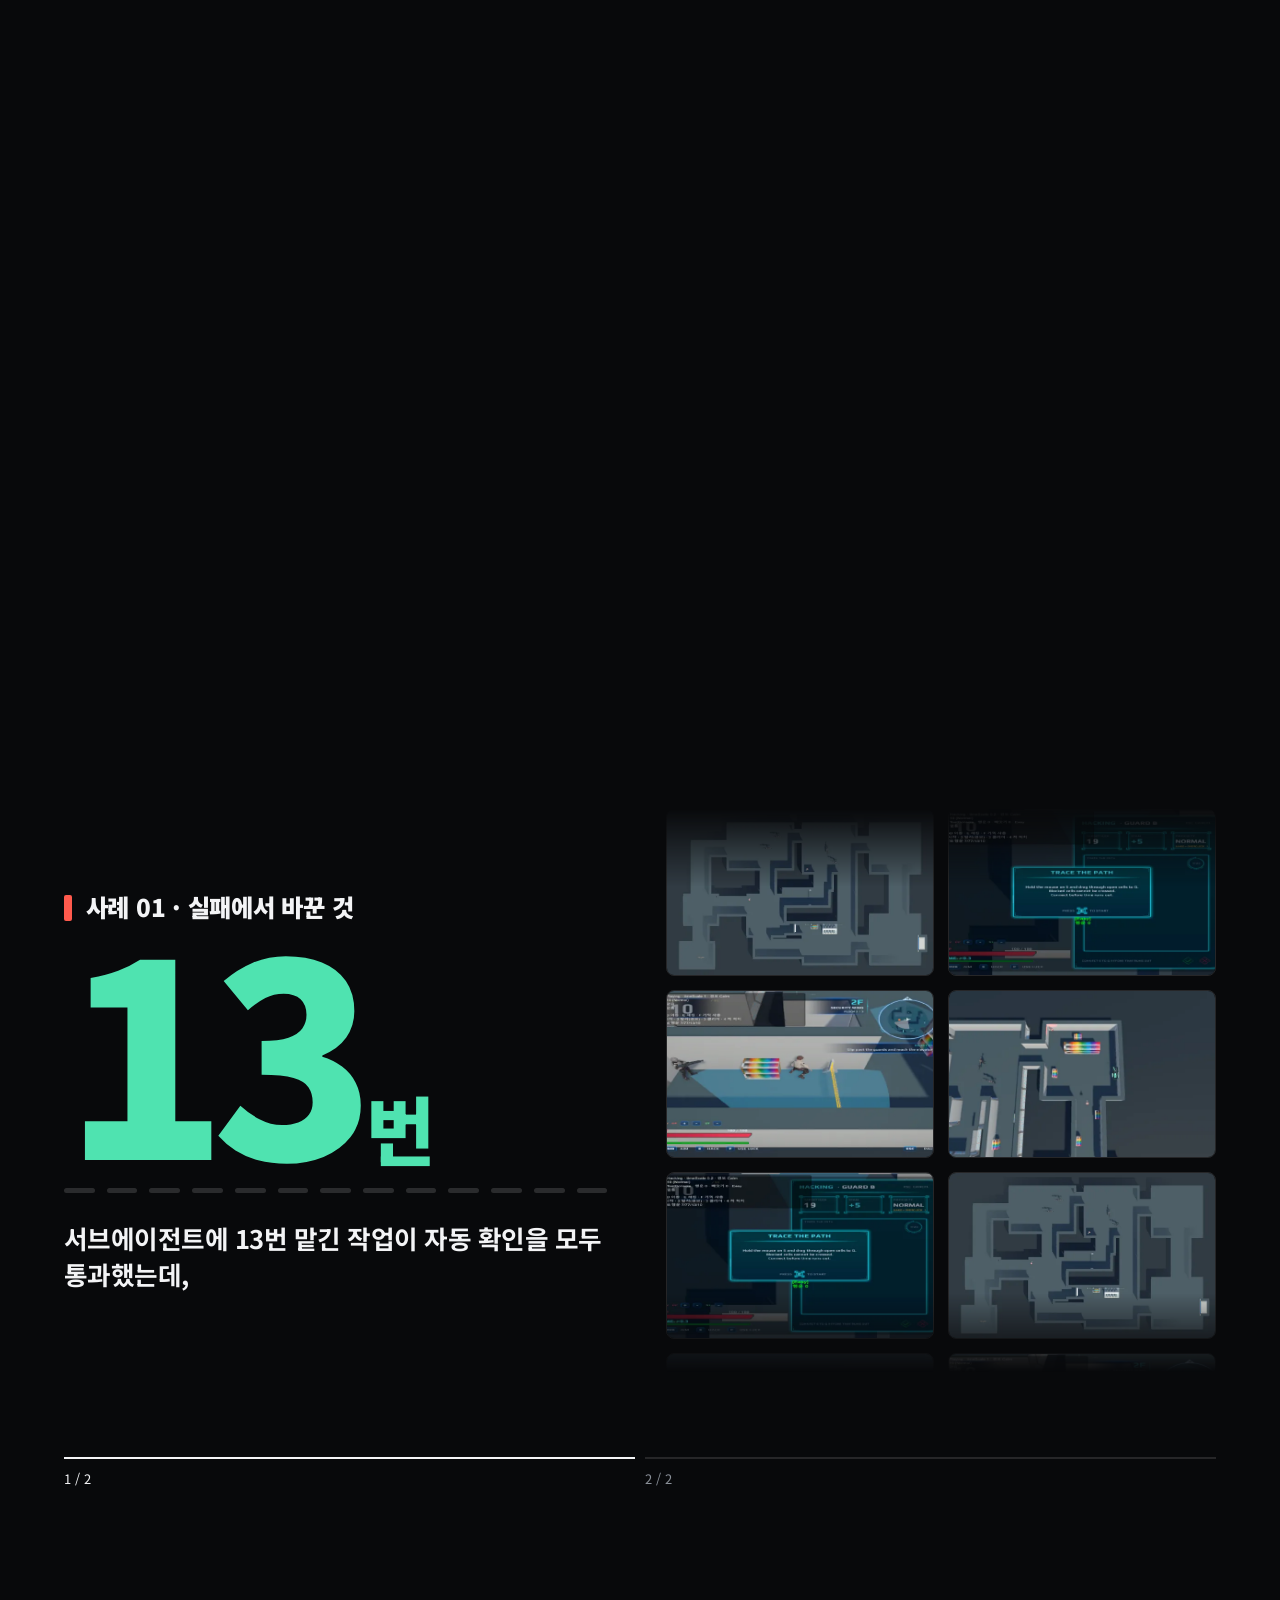
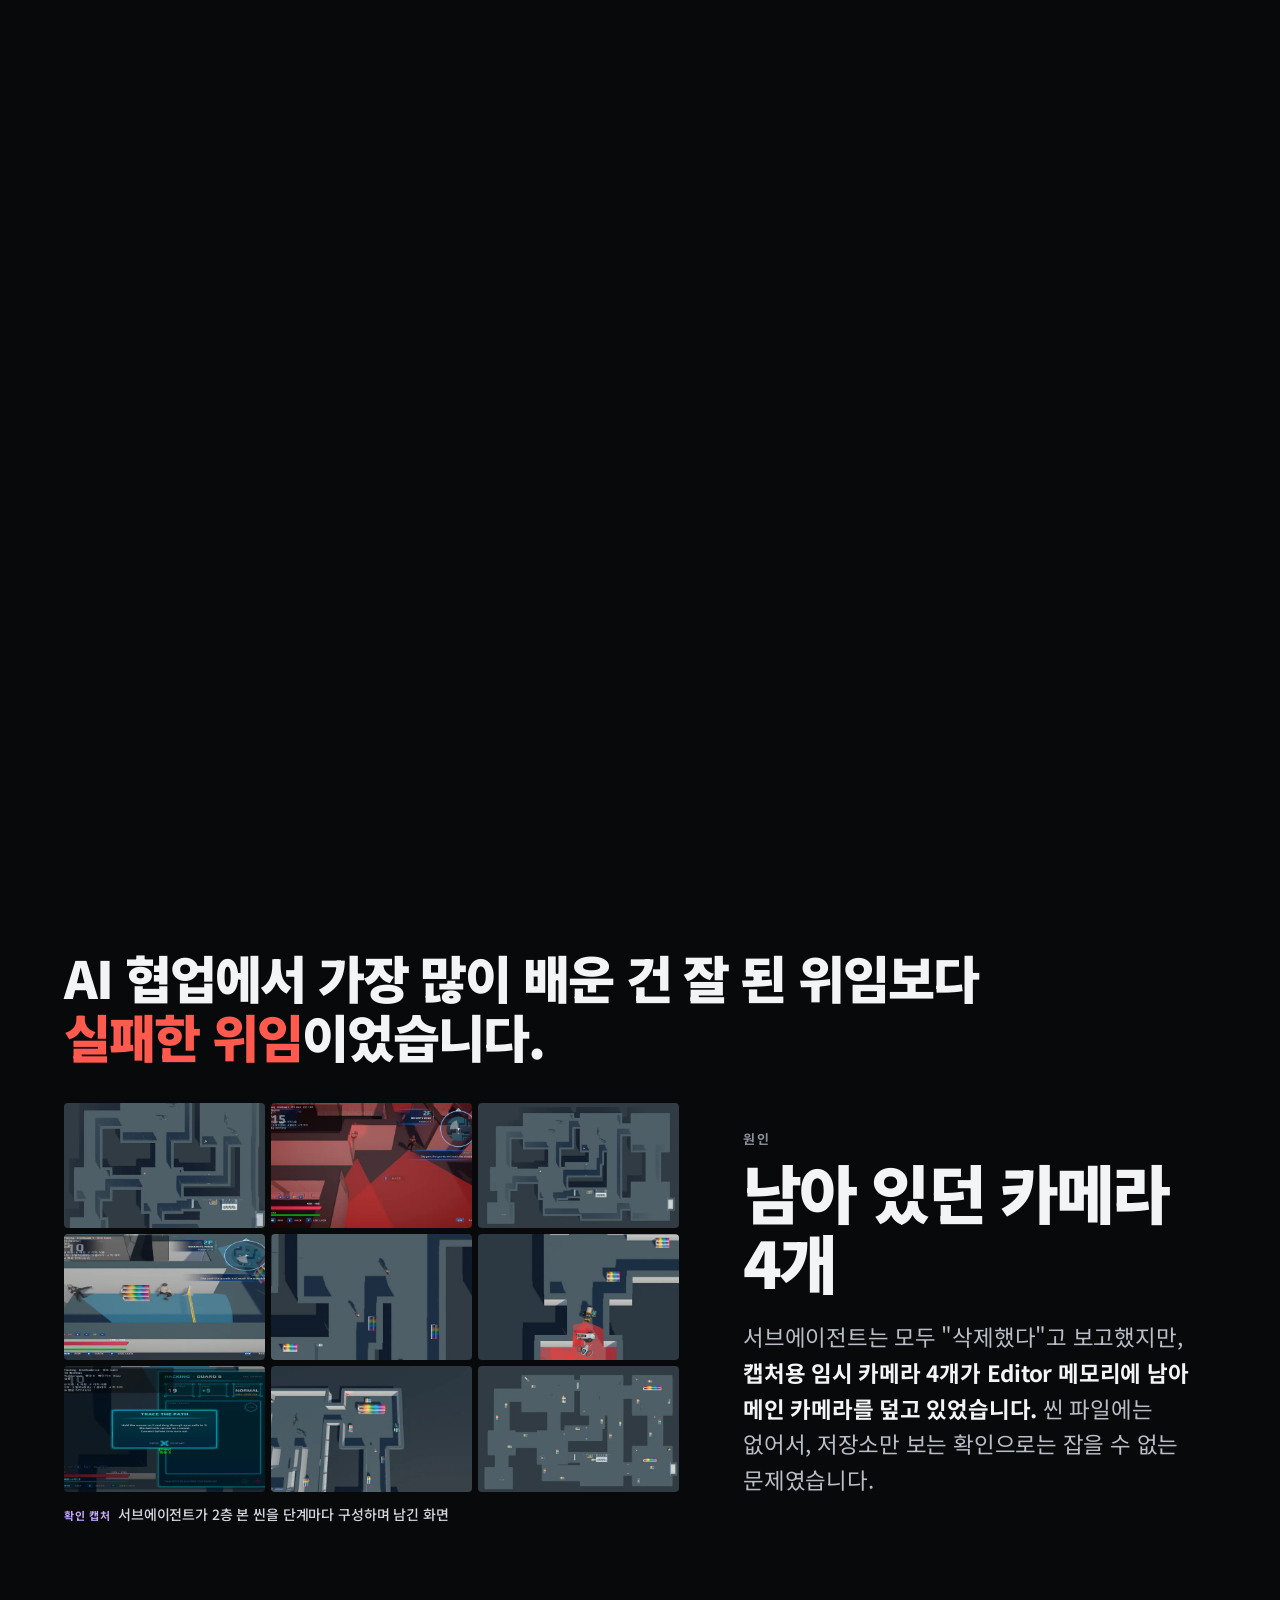
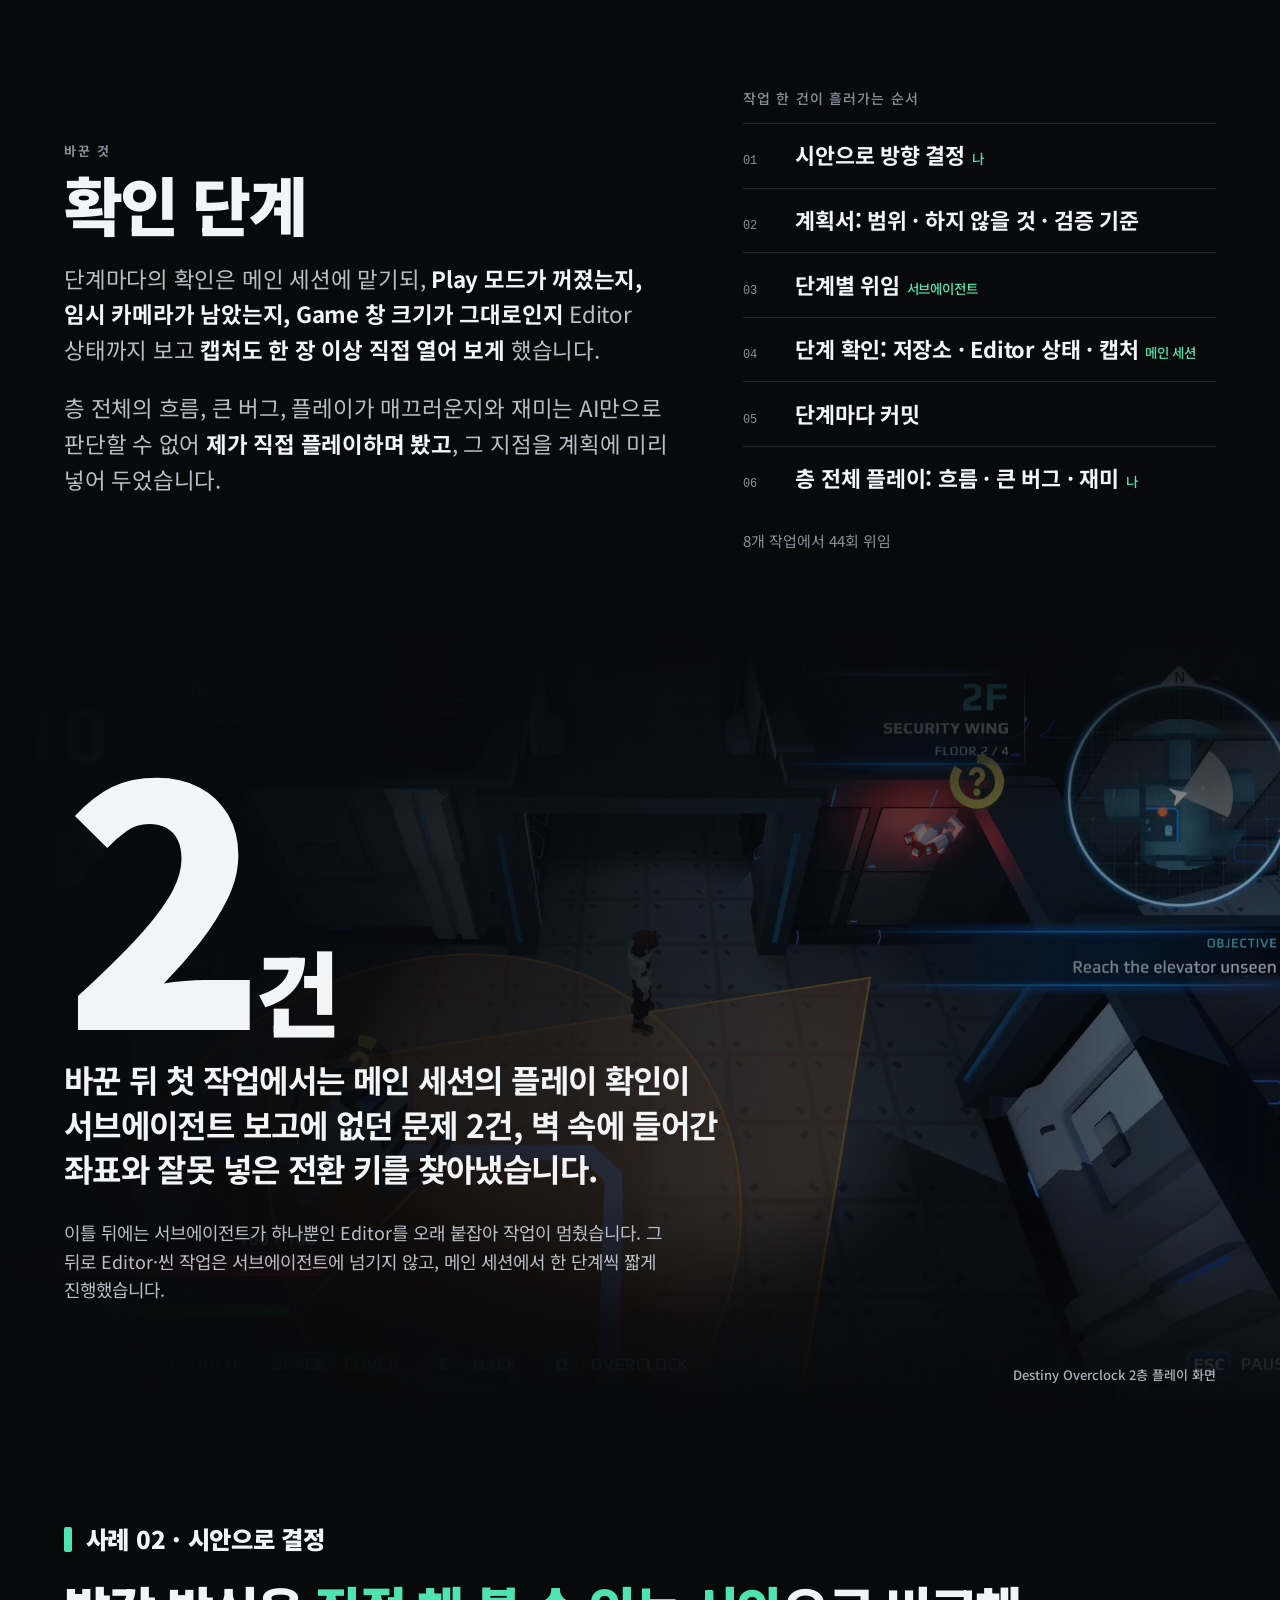
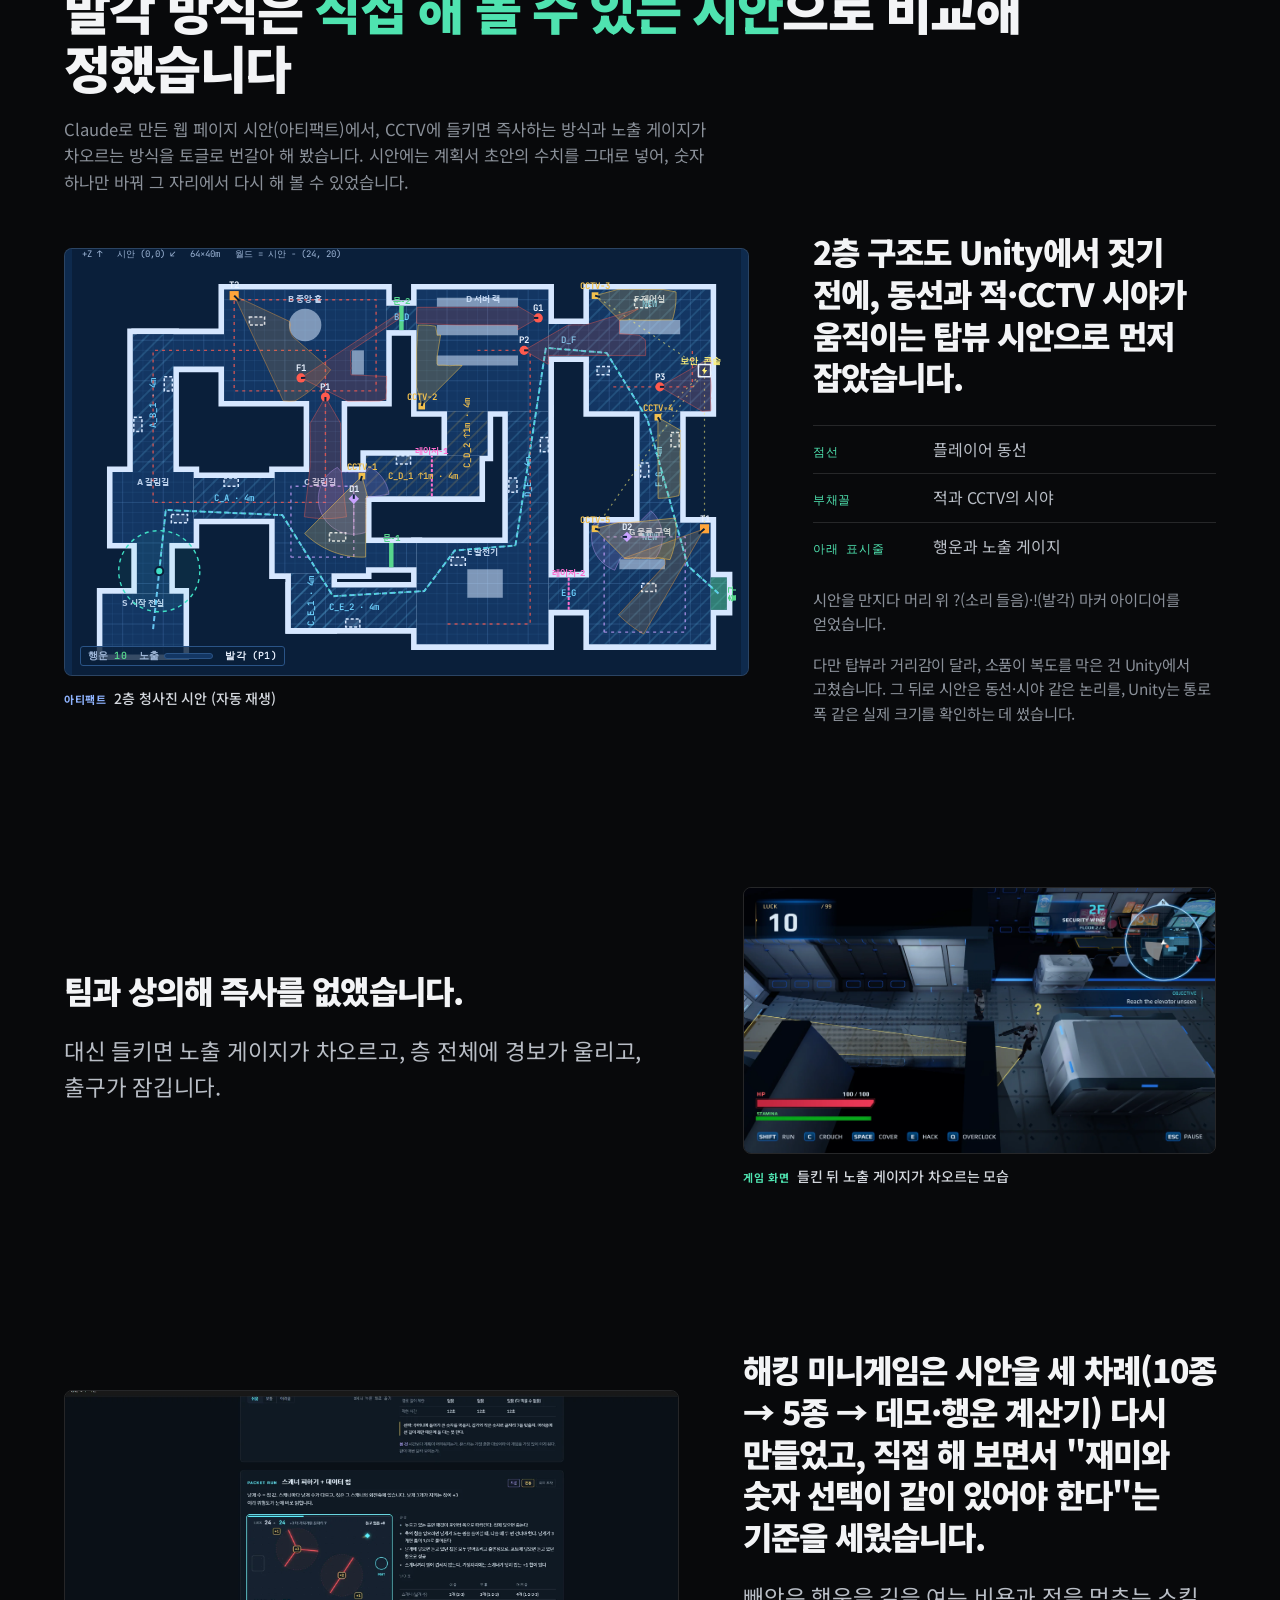
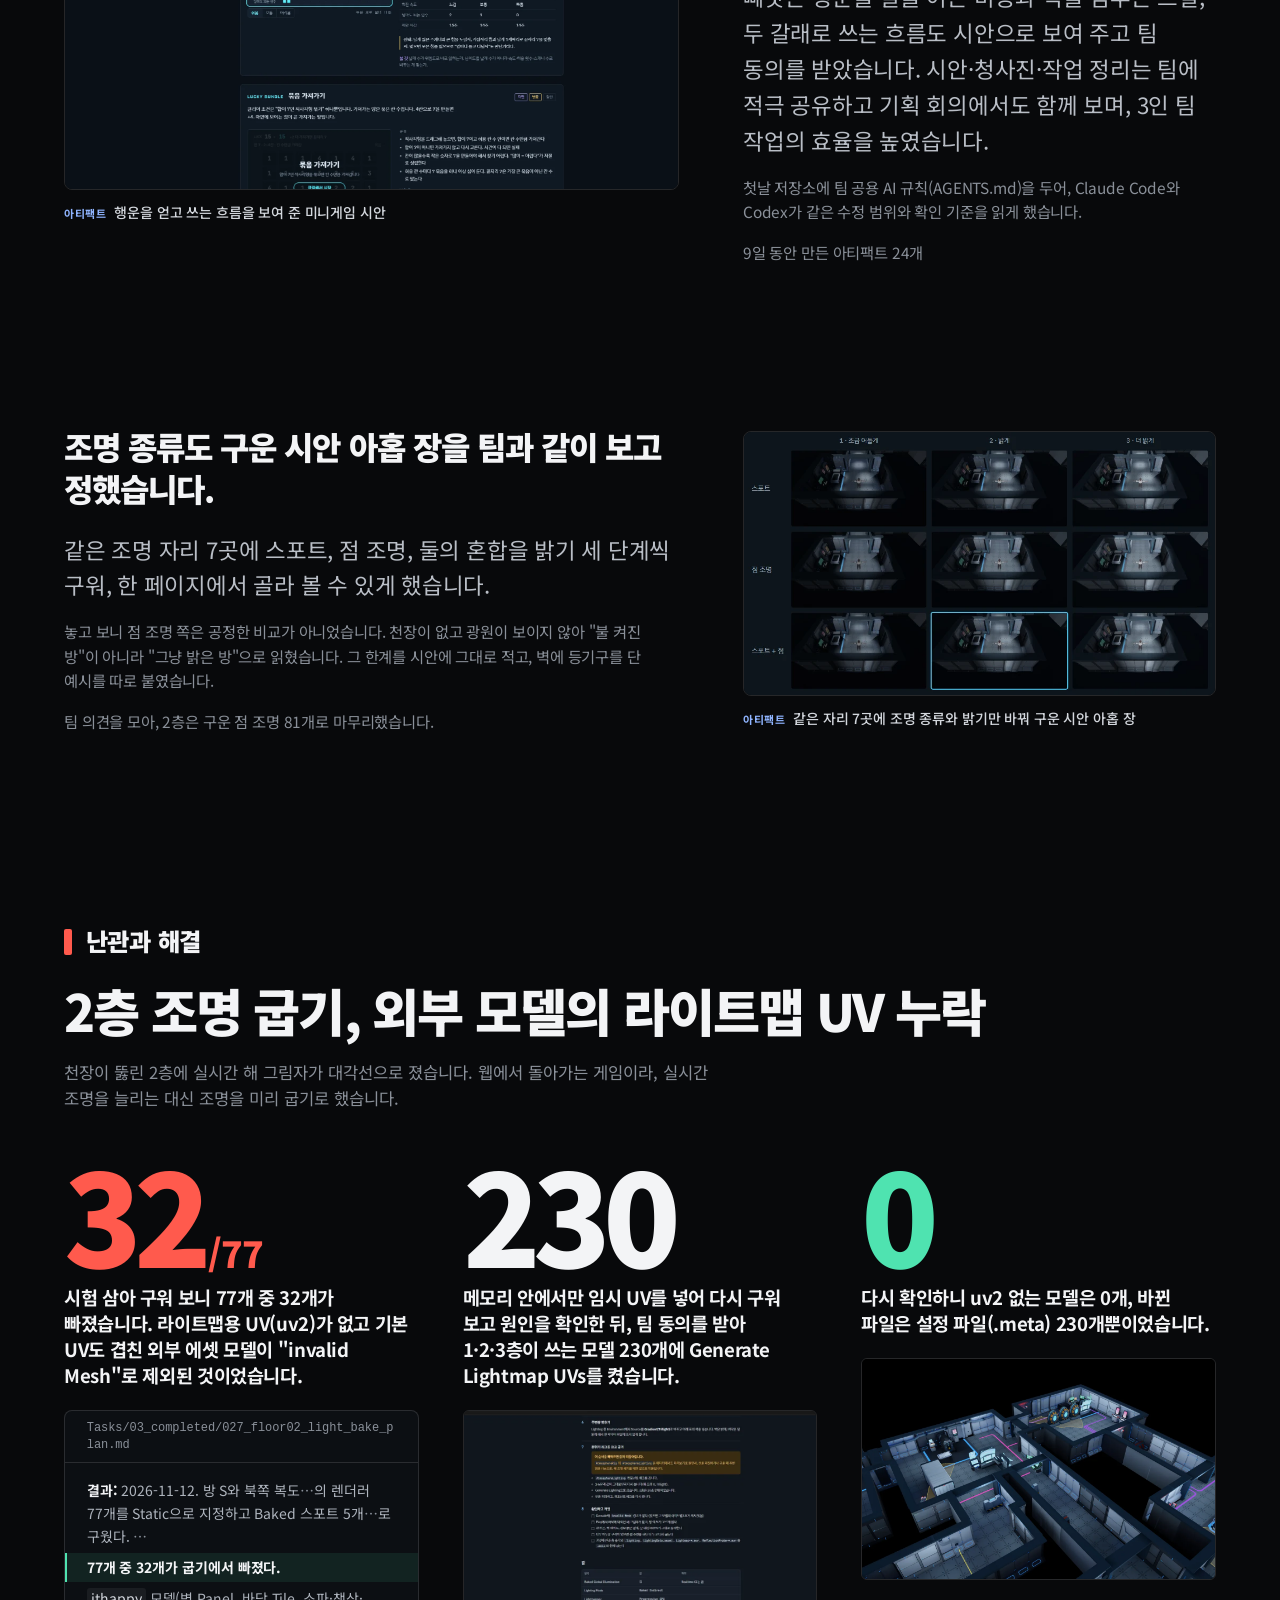
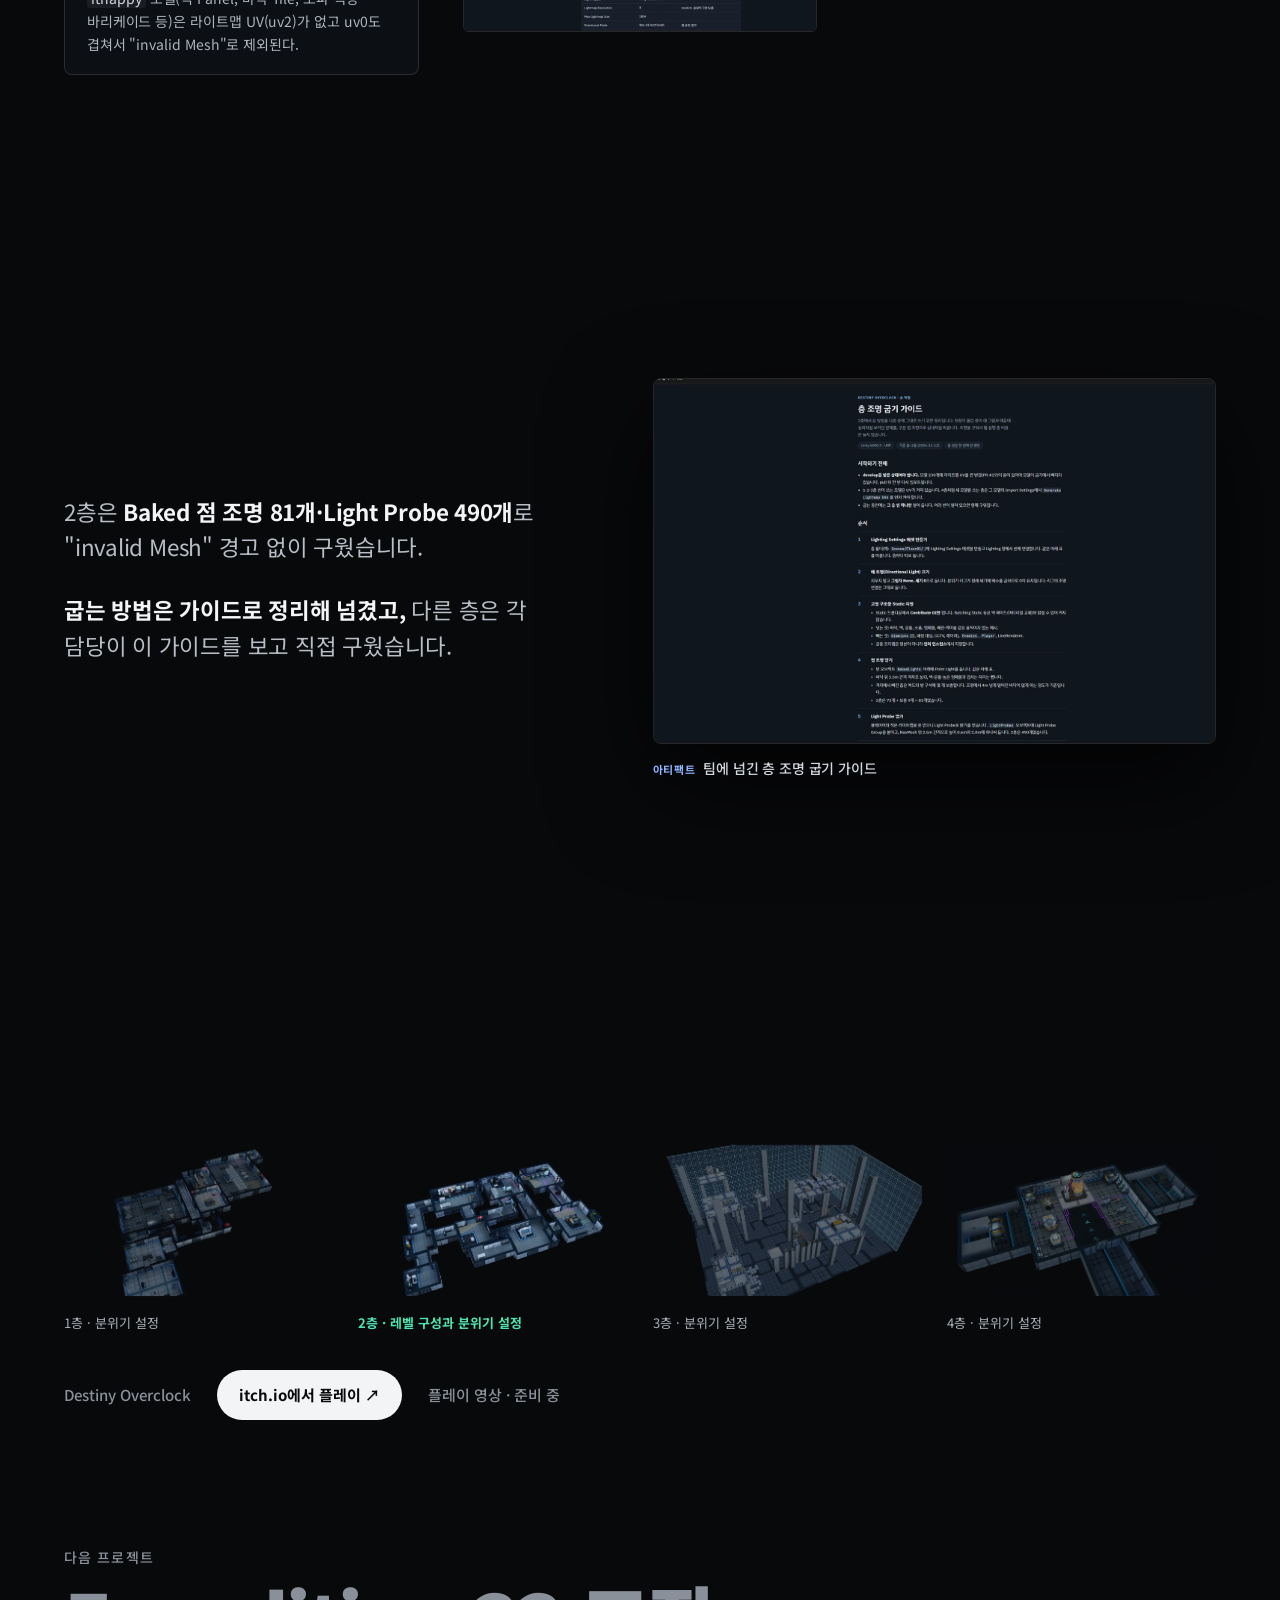
==== commit f7ed1216: "두 포트폴리오: 사례·난관 표제 키우고 난관을 증상·시도·해결·결과로 재구성, 스킬 장면을 1080p 영상으로 교체 - 사례/난관 표제를 크게, 난관은 색 막대로 구분 - C++판" ====
--- a/ai-portfolio/index.html
+++ b/ai-portfolio/index.html
@@ -339,6 +339,37 @@
   .m-reel .track::-webkit-scrollbar{display:none}
   .m-reel .track figure{flex:none;width:84vw;scroll-snap-align:center}
 }
+/* ── 사례·난관 표제: 스크롤 중에도 구분이 보이게 크게 (11-24) ── */
+.intro.head > .eyebrow,.eyebrow.cs{display:flex;align-items:center;flex-wrap:wrap;font-size:clamp(20px,1.9vw,30px);font-weight:900;letter-spacing:-.01em;color:var(--ink)}
+.intro.head > .eyebrow::before,.eyebrow.cs::before{content:"";flex:none;width:.34em;height:1.05em;margin-right:.55em;border-radius:2px;background:var(--pass)}
+.intro.head > .eyebrow.hard::before,.eyebrow.cs.hard::before{background:var(--fail)}
+.intro.head > .eyebrow + h2,.eyebrow.cs + h2{margin-top:clamp(14px,2.2vh,24px)}
+/* 난관 본문: 증상 · 시도 · 해결 · 결과 */
+.row .txt.story .k,.trio.t3 .k{display:flex;align-items:baseline;gap:.9em;font-size:clamp(14px,1.05vw,17px);font-weight:700;letter-spacing:.06em;color:var(--pass)}
+.row .txt.story p + .k{margin-top:clamp(22px,3.6vh,40px);padding-top:clamp(18px,3vh,32px);border-top:1px solid var(--line)}
+.row .txt.story .k.bad,.trio.t3 .k.bad{color:var(--fail)}
+.row .txt.story .k b,.trio.t3 .k b{display:block;margin-top:0;color:var(--ink);font-size:clamp(20px,1.9vw,30px);font-weight:900;letter-spacing:-.02em;line-height:1.3}
+.row .txt.story p{margin-top:10px;font-size:clamp(15px,1.25vw,19px)}
+.row:has(.txt.story){align-items:start}
+.trio.t3 > div{padding-top:clamp(16px,2.6vh,26px);border-top:1px solid var(--line)}
+.trio.t3 .k{flex-direction:column;gap:6px}
+.trio.t3 .cap{color:#b9bec6;line-height:1.6}
+.row .media > .slot{display:flex;align-items:center;justify-content:center;width:100%;aspect-ratio:16/10;border:1px dashed var(--line);border-radius:8px;color:var(--mute);font:500 13px ui-monospace,Consolas,monospace;text-align:center;padding:20px}
+
+/* 본문 영상: 화면에 보일 때만 재생 (data-auto) */
+.shot > video{position:absolute;inset:0;z-index:0;width:100%;height:100%;object-fit:cover}
+/* 첫 화면 영상 칸: 위치·크기를 정수 픽셀로 맞춘다 (소수점 가장자리에서 영상 한 줄이 선처럼 비치던 문제) */
+@supports (translate:0 round(-54%,1px)){
+  @media not ((max-width:800px) or (max-aspect-ratio:5/4)){
+    .hero .hero-reel{top:round(50%,1px);width:round(down,min(66vw,1500px),16px);transform:none;translate:0 round(-54%,1px)}
+  }
+  @media (max-width:800px),(max-aspect-ratio:5/4){
+    .hero .hero-reel{aspect-ratio:auto;height:round(56.25vw,1px)}
+  }
+}
+/* 단계 이름표는 줄바꿈하지 않는다 */
+.row .txt.story .k{white-space:nowrap}
+.row .txt.story .k b{white-space:normal;min-width:0}
 </style>
 <style data-part="ex">
 /* E1 · 첫 장면: 배경 이미지 왼쪽(행성·인물)을 눌러 글자를 읽히게 */
@@ -356,6 +387,9 @@
 .ex-emit span{padding:3px 10px;border:1px solid rgba(255,255,255,.22);border-radius:999px;background:rgba(8,9,11,.6);font:500 clamp(12px,.9vw,14px)/1.5 ui-monospace,Consolas,monospace;color:#d6dae0}
 .ex-show-h{position:absolute;top:84px;left:var(--gut);z-index:3;color:rgba(232,234,237,.85);text-shadow:0 0 12px var(--bg),0 0 4px var(--bg)}
 .rail.ex-rail{z-index:3}
+.layer.on.ex-light > video{animation:ex-bright .5s ease-out}
+/* 스킬 영상: 화면을 꽉 채우지 않고 틀 안에서 재생 (11-24) */
+.stage:not(.m-swipe) .shot.ex-light > video{inset:auto;left:50%;top:calc(50% - 3svh);transform:translate(-50%,-50%);width:min(calc(100% - 2*var(--gut)),calc(78svh*16/9));height:auto;aspect-ratio:16/9;border-radius:10px}
 @keyframes ex-flash{from{opacity:.85}to{opacity:0}}
 @keyframes ex-bright{from{filter:brightness(1.5)}to{filter:brightness(1)}}
 
@@ -599,7 +633,7 @@
         <div class="eyebrow mono">02 · Codex</div>
         <h3>Expedition 33</h3>
         <div class="kw">계획서 검토·승인 범위 · hook으로 위험한 수정 차단</div>
-        <p>AI가 쓴 계획서는 반려·승인하며 다졌고, 승인 범위를 넘는 변경은 멈추고 다시 승인받게 했습니다. 글로 정한 규칙이 안 지켜지던 곳은 hook으로 실행 직전에 막았습니다.</p>
+        <p>AI가 쓴 계획은 방향부터 검토해 고친 뒤 승인했고, 승인 범위를 넘는 변경은 멈추고 다시 승인받게 했습니다. 글로 정한 규칙이 안 지켜지던 곳은 hook으로 실행 직전에 막았습니다.</p>
         <div class="num">hook<span>실행 직전에 차단</span></div>
       </div>
       <div class="float"><figure class="paper mono"><div class="paper-h">pre_tool_use.py · permissionDecision: "deny"</div><p><code>Engine_Shader_* writes are blocked until the target and its Engine/Client counterpart are read in the same turn.</code></p><p><code>Destructive git reset is blocked by the Expedition_158 project hook.</code></p></figure><figure class="paper"><div class="paper-h">cascade_distortion_phase3_sprite_runtime_prototype_plan.md</div><p>아래는 이번 Phase 3 구현 승인에 포함하지 않는다.</p><ul><li><code>Engine/Public</code> type 추가 / 변경</li><li>renderer frame order 변경 <u>…</u></li></ul><mark><u>…</u> 추가로 필요해지면, Phase 3 범위를 멈추고 별도 승인으로 전환한다.</mark></figure></div>
@@ -664,7 +698,7 @@
   <div class="pin">
     <div class="layer duo">
       <div>
-      <div class="eyebrow">사례 01 · 실패에서 바꾼 것</div>
+      <div class="eyebrow cs hard">사례 01 · 실패에서 바꾼 것</div>
       <div class="big pass">13<small>번</small></div>
       <div class="ticks" aria-hidden="true"></div>
       <p class="cap">서브에이전트에 13번 맡긴 작업이 자동 확인을 모두 통과했는데,</p>
@@ -673,7 +707,7 @@
     </div>
     <div class="layer duo">
       <div>
-      <div class="eyebrow">사례 01 · 실패에서 바꾼 것</div>
+      <div class="eyebrow cs hard">사례 01 · 실패에서 바꾼 것</div>
       <div class="big fail">1<small>분</small></div>
       <p class="cap">직접 플레이한 지 1분도 안 돼, 화면이 시작 지점 벽에 고정된 걸 발견했습니다.</p>
       </div>
@@ -783,9 +817,22 @@
   </div>
 </section>
 
+<section class="row flip">
+  <div class="media">
+    <img src="assets/img/do/art_lighting_grid.webp" alt="" loading="lazy">
+    <span class="tag k-art"><b>아티팩트</b>같은 자리 7곳에 조명 종류와 밝기만 바꿔 구운 시안 아홉 장</span>
+  </div>
+  <div class="txt">
+    <h3>조명 종류도 구운 시안 아홉 장을 팀과 같이 보고 정했습니다.</h3>
+    <p>같은 조명 자리 7곳에 스포트, 점 조명, 둘의 혼합을 밝기 세 단계씩 구워, 한 페이지에서 골라 볼 수 있게 했습니다.</p>
+    <p class="sub">놓고 보니 점 조명 쪽은 공정한 비교가 아니었습니다. 천장이 없고 광원이 보이지 않아 "불 켜진 방"이 아니라 "그냥 밝은 방"으로 읽혔습니다. 그 한계를 시안에 그대로 적고, 벽에 등기구를 단 예시를 따로 붙였습니다.</p>
+    <p class="sub">팀 의견을 모아, 2층은 구운 점 조명 81개로 마무리했습니다.</p>
+  </div>
+</section>
+
 <!-- D6 · 난관: 2층 조명 굽기 -->
 <section class="intro head">
-  <div class="eyebrow">난관과 해결</div>
+  <div class="eyebrow hard">난관과 해결</div>
   <h2>2층 조명 굽기, 외부 모델의 라이트맵 UV 누락</h2>
   <p>천장이 뚫린 2층에 실시간 해 그림자가 대각선으로 졌습니다. 웹에서 돌아가는 게임이라, 실시간 조명을 늘리는 대신 조명을 미리 굽기로 했습니다.</p>
 </section>
@@ -861,25 +908,25 @@
 <section class="stage" data-p="ex" style="height:320vh">
   <div class="pin">
     <div class="layer shot ex-light">
-      <img src="assets/img/ex/showcase_stendhal.webp" alt="" loading="lazy">
+      <video data-auto muted loop playsinline preload="none" poster="assets/video/ex_stendhal.webp" src="assets/video/ex_stendhal.mp4"></video>
       <span class="tag k-game"><b>게임 화면</b>스탕달</span>
       <p class="cap">검 여섯 자루를 자루마다 Mesh 이미터 다섯 개와 Ribbon 하나로 쌓았습니다. Mesh 이미터는 살아 있는 검을 인스턴싱으로 한 번에 그립니다.</p>
       <p class="ex-emit"><b>이미터 40개</b><span>Mesh ×30</span><span>Ribbon ×6</span><span>Sprite ×4</span></p>
     </div>
     <div class="layer shot ex-light">
-      <img src="assets/img/ex/showcase_skybreak.webp" alt="" loading="lazy">
+      <video data-auto muted loop playsinline preload="none" poster="assets/video/ex_skybreak.webp" src="assets/video/ex_skybreak.mp4"></video>
       <span class="tag k-game"><b>게임 화면</b>하늘 파괴</span>
       <p class="cap">시작·충전·유성·빔·최종 폭발, 다섯 파일이 애니메이션의 정해진 시점에 차례로 재생됩니다. 불꽃과 빛은 Sprite, 유성과 폭발 파편은 Mesh, 하늘에서 내리는 광선은 Beam이 맡았습니다.</p>
       <p class="ex-emit"><b>이미터 45개</b><span>Sprite ×28</span><span>Mesh ×16</span><span>Beam ×1</span></p>
     </div>
     <div class="layer shot ex-light">
-      <img src="assets/img/ex/showcase_overcharge.webp" alt="" loading="lazy">
+      <video data-auto muted loop playsinline preload="none" poster="assets/video/ex_overcharge.webp" src="assets/video/ex_overcharge.mp4"></video>
       <span class="tag k-game"><b>게임 화면</b>과충전</span>
       <p class="cap">손 소켓과 발사체가 지나간 자리를 SpriteTrail이 따라가며 번개 꼬리를 남깁니다. 손과 궤적은 애니메이션 노티파이 구간 내내 유지되고, 그 안에서 해방 이펙트가 터집니다.</p>
       <p class="ex-emit"><b>이미터 16개</b><span>Sprite ×11</span><span>SpriteTrail ×5</span></p>
     </div>
     <div class="layer shot ex-light">
-      <img src="assets/img/ex/showcase_trail.webp" alt="" loading="lazy">
+      <video data-auto muted loop playsinline preload="none" poster="assets/video/ex_trail.webp" src="assets/video/ex_trail.mp4"></video>
       <span class="tag k-game"><b>게임 화면</b>검의 발레</span>
       <p class="cap">Trail 네 개가 검을 따라 띠를 그리고, SpriteTrail이 그 궤적 위에 입자를 흩뿌리고, Ribbon이 꼬리를 붙입니다. 같은 구성을 색만 바꿔 13가지로 썼습니다.</p>
       <p class="ex-emit"><b>이미터 6개</b><span>Trail ×4</span><span>SpriteTrail ×1</span><span>Ribbon ×1</span></p>
@@ -909,19 +956,19 @@
 <!-- E5 · 사례 01: 계획서 반려·승인 -->
 <section class="intro two" data-p="ex">
   <div>
-    <div class="eyebrow">사례 01 · 계획서 검토와 승인 범위</div>
-    <h2>AI가 쓴 계획서는 <u>돌려보내며 다듬었고</u>, 지켜지지 않는 규칙은 hook으로 막았습니다</h2>
+    <div class="eyebrow cs">사례 01 · 계획 검토와 승인 범위</div>
+    <h2>계획은 구현 전에 <u>방향부터 거듭 검토해 고쳤고</u>, 글로 안 지켜지는 규칙은 hook으로 옮겼습니다</h2>
   </div>
   <div>
     <div class="eyebrow" style="margin-bottom:14px">작업 한 건이 흘러가는 순서</div>
     <ol class="flow">
       <li><span>계획서 작성<b>Codex</b></span></li>
-      <li><span>검토 · 반려<b>나</b></span></li>
+      <li><span>검토 · 수정<b>나</b></span></li>
       <li><span>승인<b>나</b></span></li>
       <li><span>구현<b>Codex</b></span></li>
     </ol>
-    <p>계획서에 범위, 하지 않을 것, 검증 기준이 분명하지 않으면 돌려보냈습니다. 엔진 모듈이나 공용 API를 건드리는 일, 새 패턴을 들이는 일은 먼저 제 승인을 받게 했습니다. 계획서에는 이번에 승인하는 범위와 승인에 넣지 않는 범위를 나눠 적게 해, 구현 중에 그 밖의 변경이 필요해지면 멈추고 다시 승인을 받게 했습니다.</p>
-    <p class="ex-more">원작 이펙트 자료를 찾고 분석하는 일과 툴 UI의 뼈대는 AI에 맡겼습니다. 인스턴싱을 어디까지 적용할지(Sprite부터), 왜곡 효과를 무엇으로 표현할지(Sprite 대신 Mesh)는 AI 제안과 비교해 제가 정했습니다.</p>
+    <p>AI가 쓴 계획서를 그대로 승인하지 않았습니다. 범위, 하지 않을 것, 검증 기준이 분명한지, 방향이 팀 구조와 맞는지 보고 고쳐 쓰게 한 뒤 승인했습니다. 엔진 모듈이나 공용 API를 건드리는 일, 새 패턴을 들이는 일은 먼저 제 승인을 받게 했습니다. 계획서에는 이번에 승인하는 범위와 승인에 넣지 않는 범위를 나눠 적게 해, 구현 중에 그 밖의 변경이 필요해지면 멈추고 다시 승인을 받게 했습니다.</p>
+    <p class="ex-more">원작 이펙트 자료를 찾고 분석하는 일과 툴 UI의 뼈대는 AI에 맡겼습니다.</p>
     <p class="tag k-ed ex-plan-tag"><b>계획서</b>승인하는 범위와 승인 밖 범위를 나눠 적은 Phase 3 계획서</p>
     <figure class="paper ex-plan"><div class="paper-h">docs/tasks/03_completed/cascade_distortion_phase3_sprite_runtime_prototype_plan.md</div><h5>Approval Boundary</h5><p>Phase 3 구현은 아래 surface를 건드릴 수 있으므로 승인 후 진행한다.</p><ul><li><code>Client</code> runtime code</li><li>shader file</li><li>resource binding path</li></ul><p>아래는 이번 Phase 3 구현 승인에 포함하지 않는다.</p><ul><li><code>Engine/Public</code> type 추가 / 변경</li><li>renderer frame order 변경</li><li>EffectEditor UI 변경 <u>…</u></li></ul><mark>만약 구현 중 <code>Engine/Public</code> type이나 renderer frame order 변경이 추가로 필요해지면, Phase 3 범위를 멈추고 별도 승인으로 전환한다.</mark><h5>Phase Plan</h5><p>1. Runtime path audit <u>…</u></p><p>verify: <code>SpriteDistortion</code> branch가 desc 적용 이후 안정적으로 판단 가능한 위치를 찾는다.</p></figure>
   </div>
@@ -934,14 +981,35 @@
     <b>if</b> missing:<mark>        <b>return</b> <i>deny</i>(<s>"원본·대응 셰이더를 읽기 전 수정 금지"</s>)</mark></pre><figure class="paper mono"><div class="paper-h">.codex/hooks/pre_tool_use.py · permissionDecision: "deny"</div><p><u>…</u> <code>Do not write those DT_* files directly.</code> <u>…</u></p><p><code>Destructive git reset is blocked by the Expedition_158 project hook.</code></p><p><code>Recursive force Remove-Item is blocked by the Expedition_158 project hook.</code></p></figure></div>
   <div class="txt">
     <div class="big pass ex-hook">hook</div>
-    <p>규칙을 글로 적어 둬도 지켜지지 않는 곳이 있었습니다. 그런 곳은 hook을 걸어, AI가 명령을 실행하기 직전에 막았습니다.</p>
+    <p>그래도 글로 적은 규칙이 지켜지지 않는 곳이 세 군데 있었습니다. 이 셋은 hook으로 옮겨, AI가 명령을 실행하기 직전에 막았습니다.</p>
     <p class="ex-note">막은 것: 원본 셰이더를 읽기 전 수정 · 데이터 테이블 보호 · 되돌릴 수 없는 git 명령</p>
   </div>
 </section>
 
 <!-- E7 · 난관 도입 -->
 <section class="intro head" data-p="ex">
-  <div class="eyebrow">난관과 해결</div>
+  <div class="eyebrow hard">난관과 해결</div>
+  <h2>AI와 의견이 갈린 곳은 <u>직접 정했습니다</u></h2>
+</section>
+
+<section class="trio t3" data-p="ex">
+  <div>
+    <div class="k bad">인스턴싱<b>전면 적용 대 최소 적용</b></div>
+    <p class="cap">저는 전면 적용을, Codex는 최소 적용을 주장했습니다. 조율 끝에 Sprite부터 적극 적용했습니다.</p>
+  </div>
+  <div>
+    <div class="k bad">왜곡 효과<b>Sprite에서 Mesh로</b></div>
+    <p class="cap">Sprite에 입히니 어색했습니다. 피드백을 거쳐 Mesh로 옮겼습니다.</p>
+  </div>
+  <div>
+    <div class="k">버그<b>현상은 내가, 원인은 AI가</b></div>
+    <p class="cap">현상은 제가 설명하고, 원인과 해결책은 AI가 냈습니다.</p>
+  </div>
+</section>
+
+<!-- E7b · 팀이 쓰는 툴 -->
+<section class="intro head" data-p="ex">
+  <div class="eyebrow">팀이 쓰는 툴</div>
   <h2>EffectEditor 저작 데이터와 게임 Runtime 연결</h2>
   <p>툴에서 본 이펙트와 게임에서 나오는 이펙트가 다르면 툴을 믿을 수 없습니다. 그래서 툴과 게임이 같은 데이터를 읽게 해야 했습니다.</p>
 </section>
@@ -1046,13 +1114,32 @@
 <section class="sp-solo" data-p="sp">
   <div class="big sp-word">직접<small>플레이</small></div>
   <p class="cap">전환 연출 시간 같은 체감 값과 완료 판단은 직접 플레이로 정했습니다.</p>
-  <p class="sp-note">중력 전환 오차·사격 Ray 정렬 같은 상태 값은 Play Mode 자동 확인으로 수치화했습니다.</p>
-  <p class="sp-note">AI가 작업하다 프로젝트 설정을 바꿔 놓은 곳은 찾아서 원래 값으로 되돌렸습니다.</p>
 </section>
 
 <!-- S4 · 난관: 방향성 중력에서 플레이어·카메라·물리 정렬 -->
 <section class="intro head" data-p="sp">
-  <div class="eyebrow">난관과 해결</div>
+  <div class="eyebrow hard">난관과 해결</div>
+  <h2>AI가 에디터를 직접 만지자, <u>요청하지 않은 변경을 찾아 되돌리는 일</u>이 생겼습니다</h2>
+</section>
+
+<section class="trio t3" data-p="sp">
+  <div>
+    <div class="k bad">증상<b>요청 밖 설정 변경</b></div>
+    <p class="cap">MCP가 작업 중 프로젝트 설정(runInBackground)을 바꿔 놓았습니다.</p>
+  </div>
+  <div>
+    <div class="k">해결<b>범위를 좁히고, 매번 확인</b></div>
+    <p class="cap">AI 작업은 원본을 복제한 제 Player 씬으로 한정했습니다. 작업마다 원본 씬과 프로젝트 설정이 바뀌었는지 확인하고, 요청 밖 변경은 작업 전 값으로 되돌렸습니다.</p>
+  </div>
+  <div>
+    <div class="k">확인<b>수치는 자동, 체감은 직접</b></div>
+    <p class="cap">중력 전환 오차·사격 Ray 정렬처럼 수치로 판정되는 것은 Play Mode 자동 확인에 맡겼습니다(주기 중력 전환 14회, 연속 오차 0, Up 내적 1.0). 전환 연출 시간과 반동 세기 같은 체감은 직접 플레이로 정했습니다.</p>
+  </div>
+</section>
+
+<!-- S4b · 구현: 방향성 중력 -->
+<section class="intro head" data-p="sp">
+  <div class="eyebrow">직접 다듬은 구현</div>
   <h2>방향성 중력에서 플레이어·카메라·물리 정렬</h2>
   <p>중력 방향이 바뀌면 '위'가 어디인지를 이동, 물리, 캐릭터 모습, 카메라가 각자 다르게 알고 있었습니다.</p>
 </section>
@@ -1237,9 +1324,8 @@
 
 <!-- G7 · 난관과 해결 -->
 <section class="intro head" data-p="gf">
-  <div class="eyebrow">난관과 해결</div>
-  <h2>1인칭 팔 모델과 무기 모델의 애니메이션 동기화</h2>
-  <p>1인칭 팔과 무기는 뼈대와 애니메이션이 따로라, 게임이 도는 내내 둘을 맞춰 줘야 했습니다.</p>
+  <div class="eyebrow hard">난관과 해결</div>
+  <h2>AI와 쓴 계획을 세 번 고쳤고, <u>앞의 두 방향은 접었습니다</u></h2>
 </section>
 
 <!-- G8 · 난관: 해결과 결과 (고정 없음) -->
@@ -1253,11 +1339,15 @@
     <p class="tag k-ed"><b>에디터</b>무기마다 팔과 무기를 한 모델로 묶은 계층</p>
     <img class="gf-hier" src="assets/img/gf/GF_13_body_hierarchy_1.webp" alt="" loading="lazy">
   </div>
-  <div class="txt">
-    <div class="k">해결<b>제작 단계로 옮김</b></div>
-    <p>게임 안에서 맞추는 대신 만들 때 미리 합쳤습니다. <b>Unity에서 팔과 무기를 한 모델로 묶어 애니메이션을 입혀 FBX로 내보내고, 직접 만든 변환 툴(Assimp)로 게임용 데이터로 바꿨습니다.</b></p>
-    <div class="k">결과<b>단일 데이터 재생</b></div>
-    <p>게임은 <b>합쳐진 데이터 하나만 재생</b>하면 되니, 팔과 무기를 맞추는 코드가 필요 없어졌습니다.</p>
+  <div class="txt story">
+    <div class="k bad">증상<b>팔과 무기의 뼈대가 다름</b></div>
+    <p>무기 애니메이션에는 팔 움직임이 같이 들어 있는데, 팔은 플레이어 몸통 모델의 뼈대라 몸통이 그 움직임을 받을 길이 없었습니다.</p>
+    <div class="k">계획 1 · 2<b>런타임 포즈 전달 → 상체 클립 분리</b></div>
+    <p>상황 정리 노트로 후보 셋을 먼저 나란히 놓았습니다. 런타임 포즈 전달은 실험까지 해 보고 접었고, 상체 클립만 따로 뽑는 계획도 방향을 바꿨습니다.</p>
+    <div class="k">계획 3<b>제작 단계에서 합침</b></div>
+    <p><b>Unity에서 팔과 무기를 한 모델로 묶어 내보내고, 직접 만든 변환 툴(Assimp)로 게임용 데이터로 바꿨습니다.</b> 게임은 무기마다 그 무기용 몸통 모델을 두고, 무기를 바꿀 때 팔을 내리고 드는 모션에 맞춰 갈아 끼웁니다.</p>
+    <div class="k">남긴 것<b>폐기 문서 26개</b></div>
+    <p>접은 계획은 지우지 않고 따로 모아 두었습니다. 뼈대 사이에서 포즈를 넘기는 런타임 계층은 필요 없어졌습니다.</p>
   </div>
 </section>
 
@@ -1411,6 +1501,30 @@
   if(mq.addEventListener)mq.addEventListener('change',apply);else mq.addListener(apply);
   apply();
 })();
+(function(){
+  // 본문 영상(data-auto): 화면에 보이고, 고정 무대 안이면 자기 층이 켜졌을 때만 재생
+  var vids=[].slice.call(document.querySelectorAll('video[data-auto]'));
+  if(!vids.length||matchMedia('(prefers-reduced-motion:reduce)').matches)return;
+  // 미리 받기: 화면에 가까워지면 첫 영상을, 한 층이 재생되면 다음 층 영상을 받아 둔다
+  function warm(v){if(v&&!v._warm){v._warm=1;v.preload='auto';v.load()}}
+  var near=new IntersectionObserver(function(es){es.forEach(function(e){
+    if(!e.isIntersecting)return;
+    var l=e.target.closest('.layer'),pv=l&&l.previousElementSibling;
+    if(!pv||!pv.classList.contains('layer'))warm(e.target);
+  })},{rootMargin:'150% 0px'});
+  vids.forEach(function(v){near.observe(v)});
+  function sync(){
+    vids.forEach(function(v){
+      var layer=v.closest('.layer'),ok=v._vis&&!document.hidden&&(!layer||layer.classList.contains('on'));
+      if(ok){if(v.paused){var p=v.play();if(p&&p.catch)p.catch(function(){})}var nx=layer&&layer.nextElementSibling;if(nx)warm(nx.querySelector('video[data-auto]'))}
+      else if(!v.paused)v.pause();
+    });
+  }
+  var io=new IntersectionObserver(function(es){es.forEach(function(e){e.target._vis=e.isIntersecting});sync()},{threshold:.2});
+  vids.forEach(function(v){io.observe(v)});
+  addEventListener('scroll',sync,{passive:true});
+  document.addEventListener('visibilitychange',sync);
+})();
 </script>
 <script data-part="ex">
 (function(){
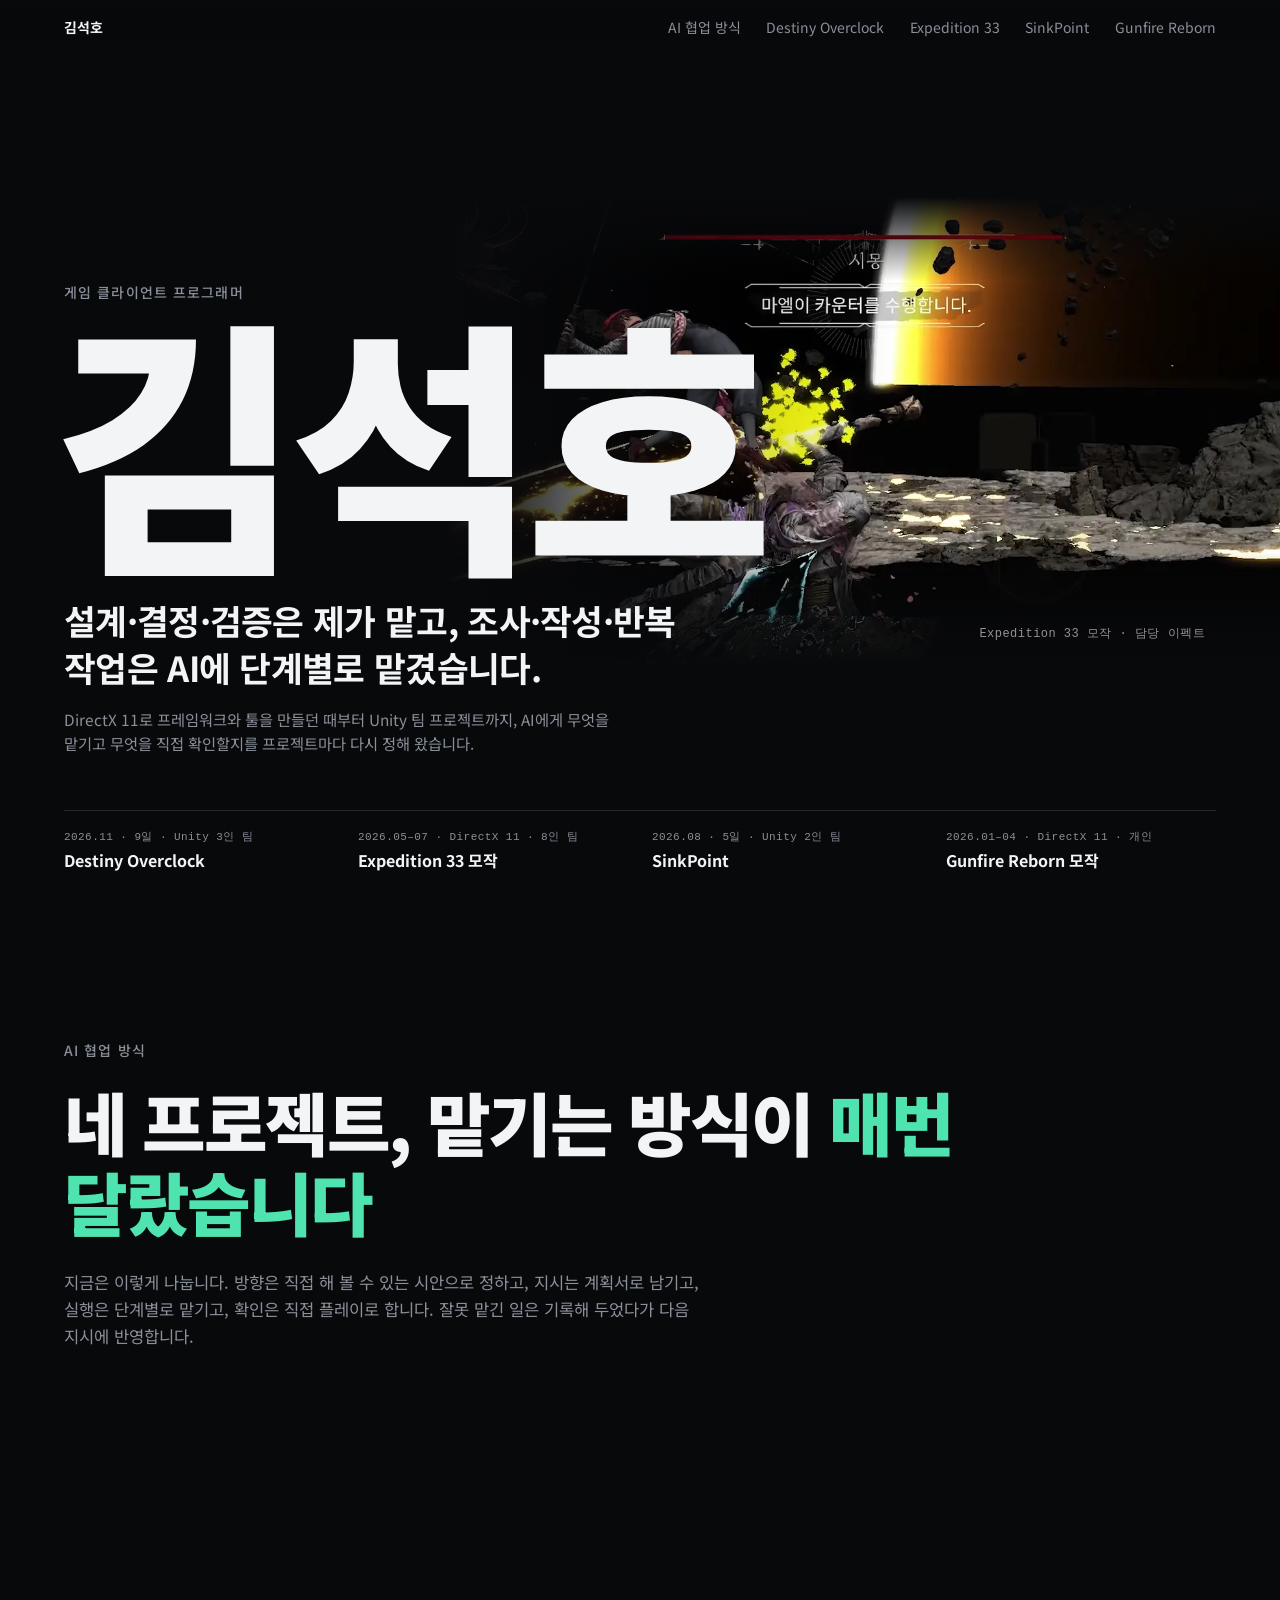
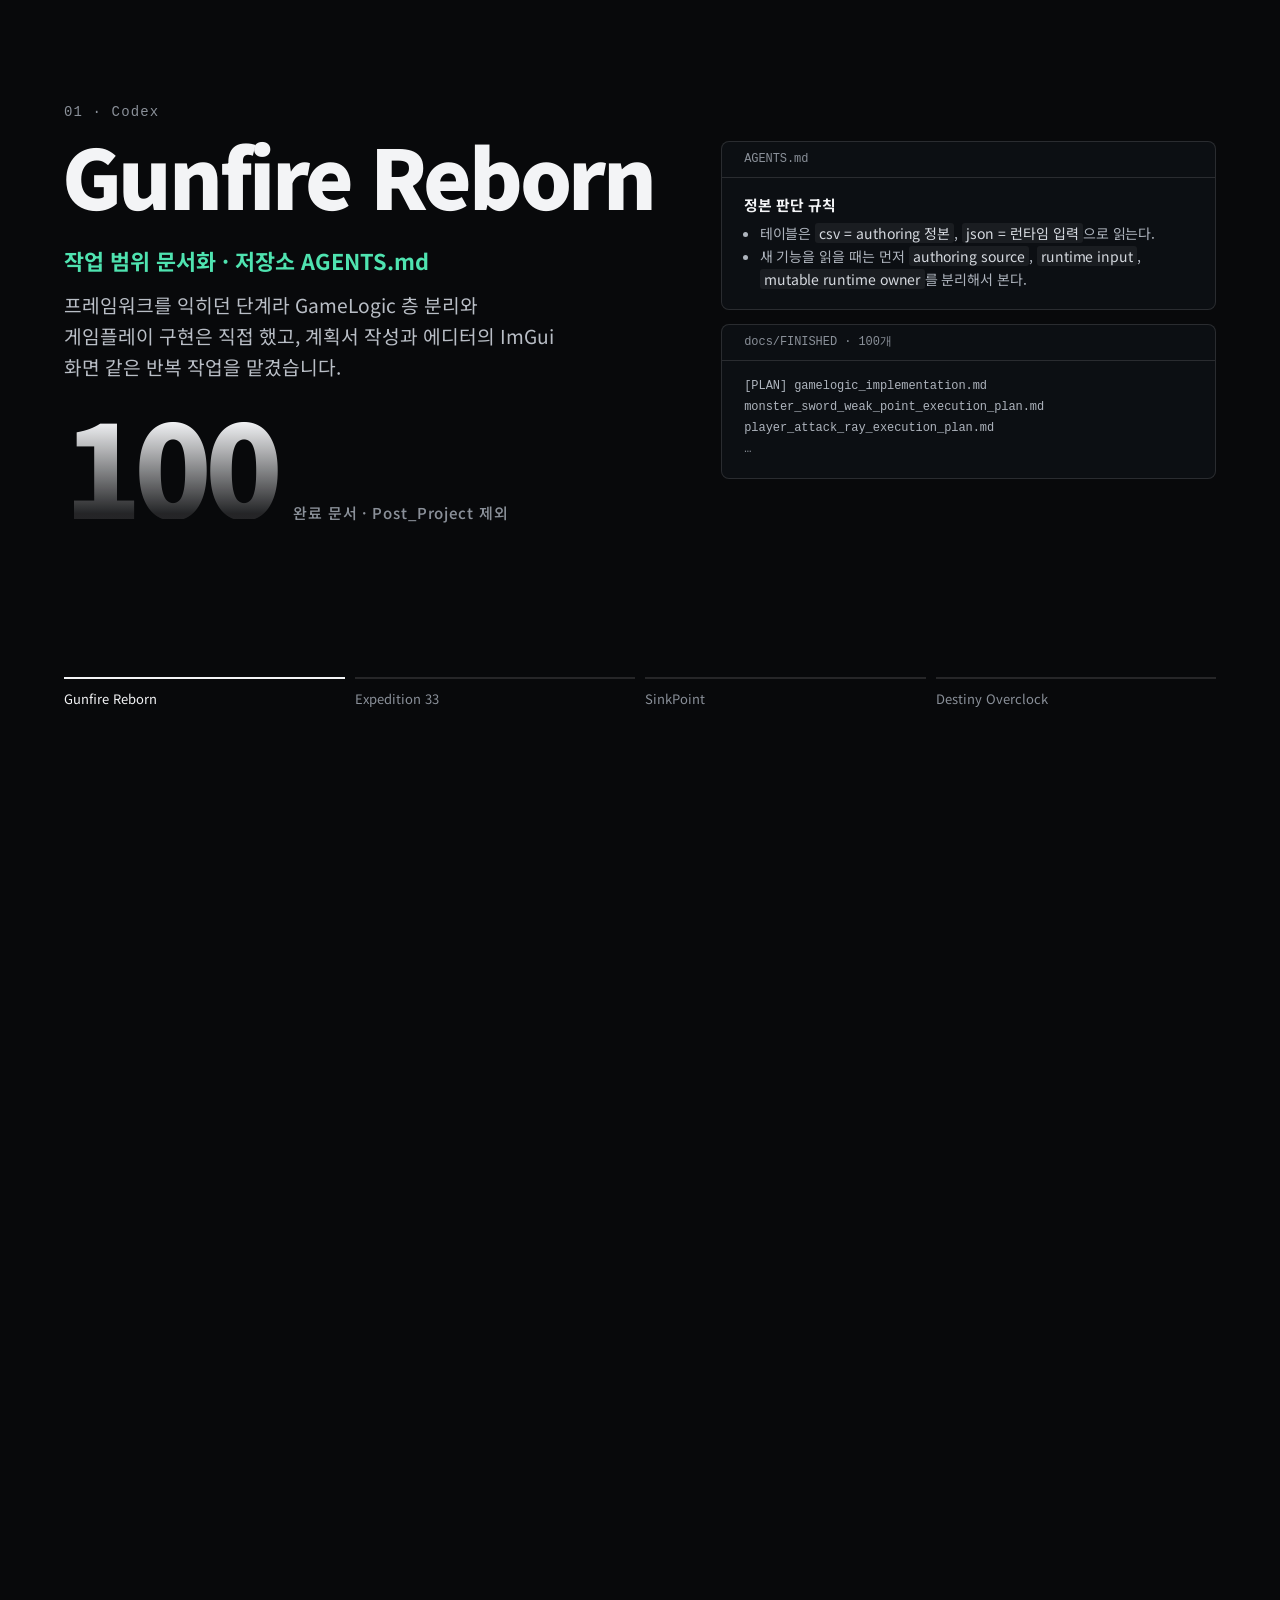
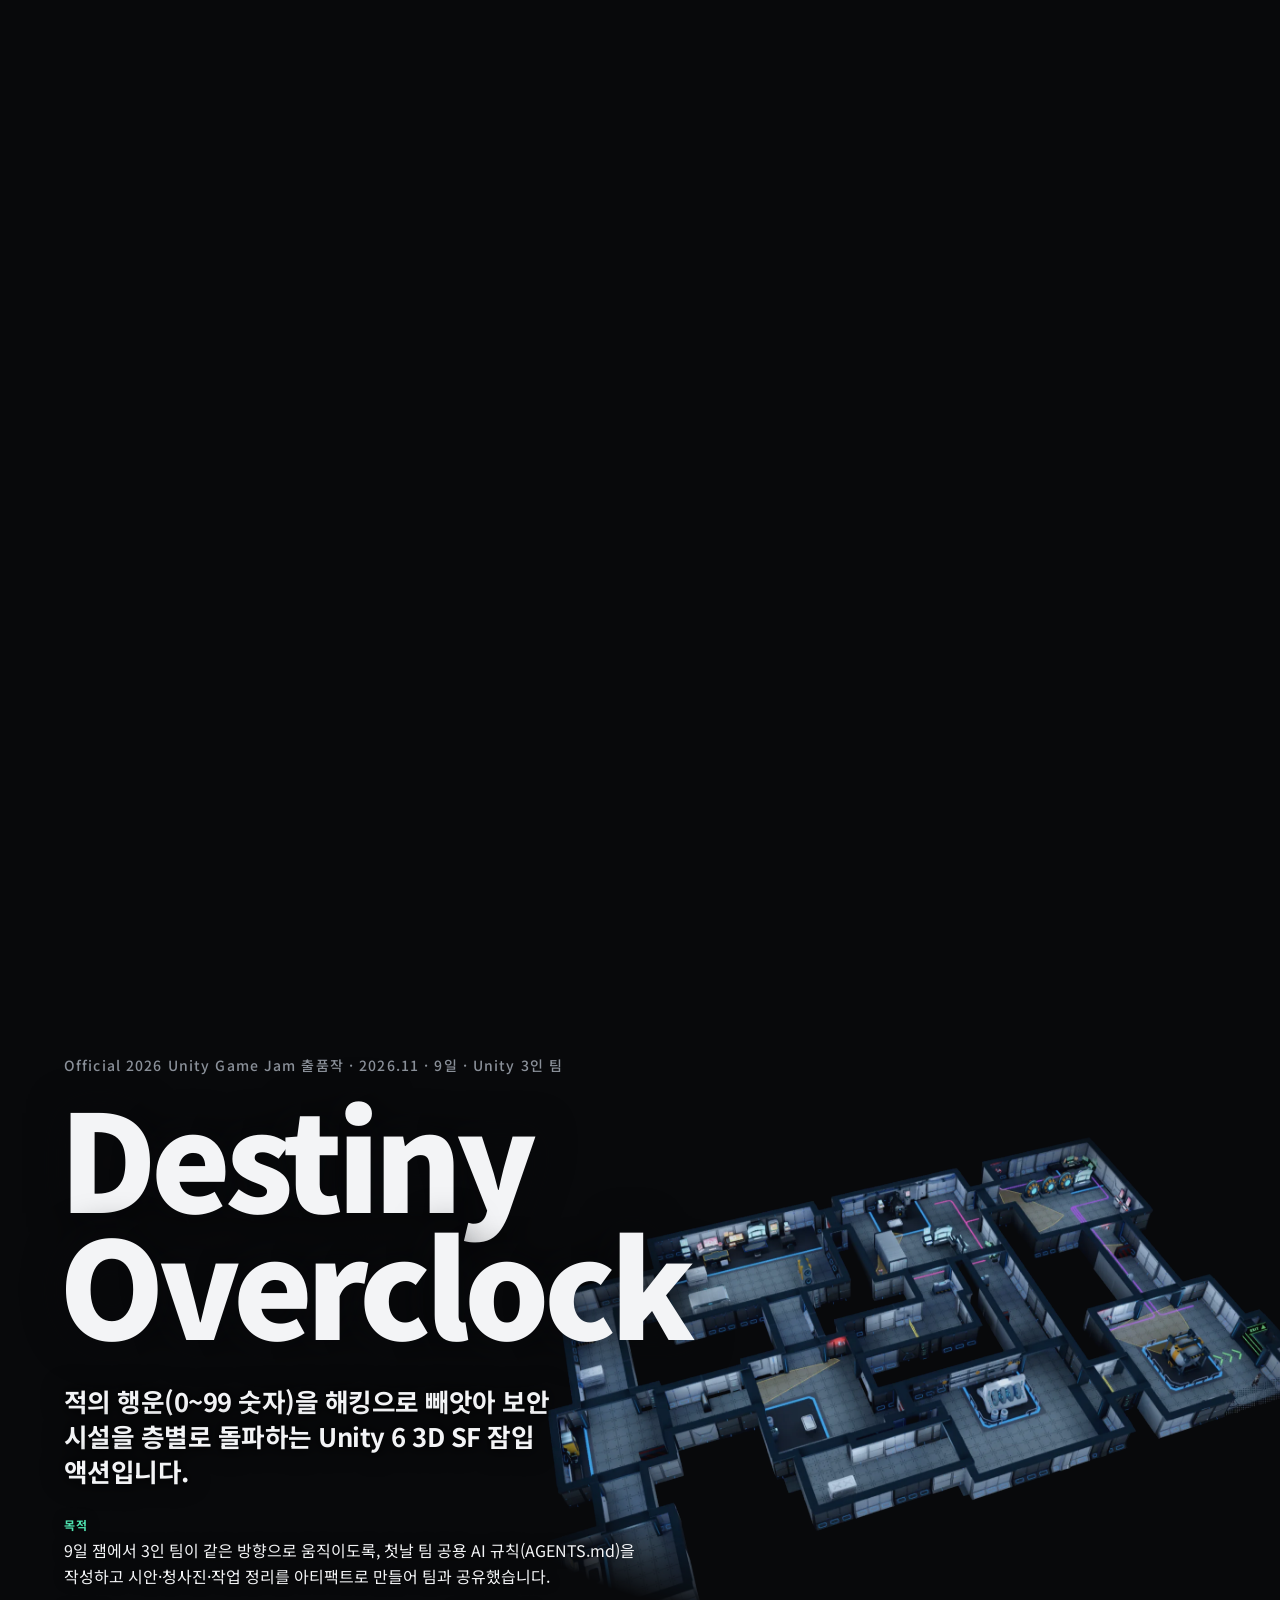
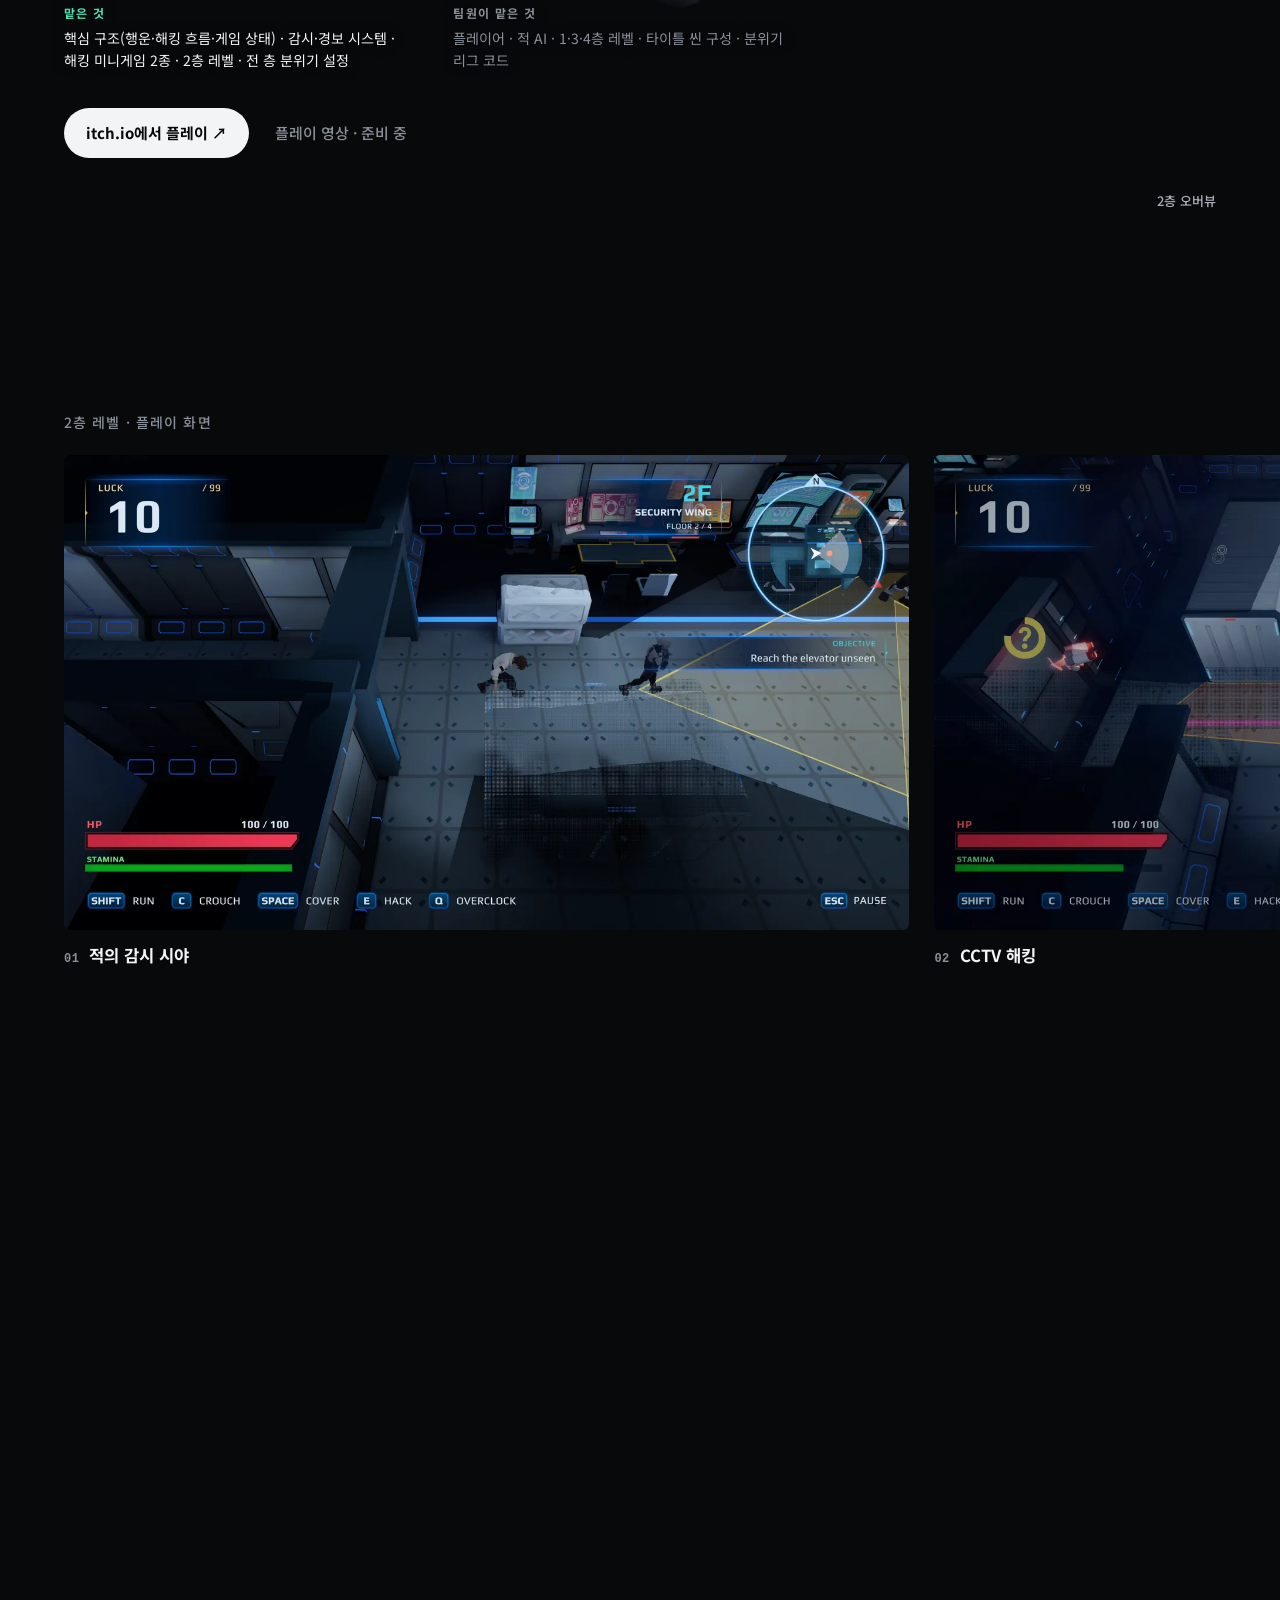
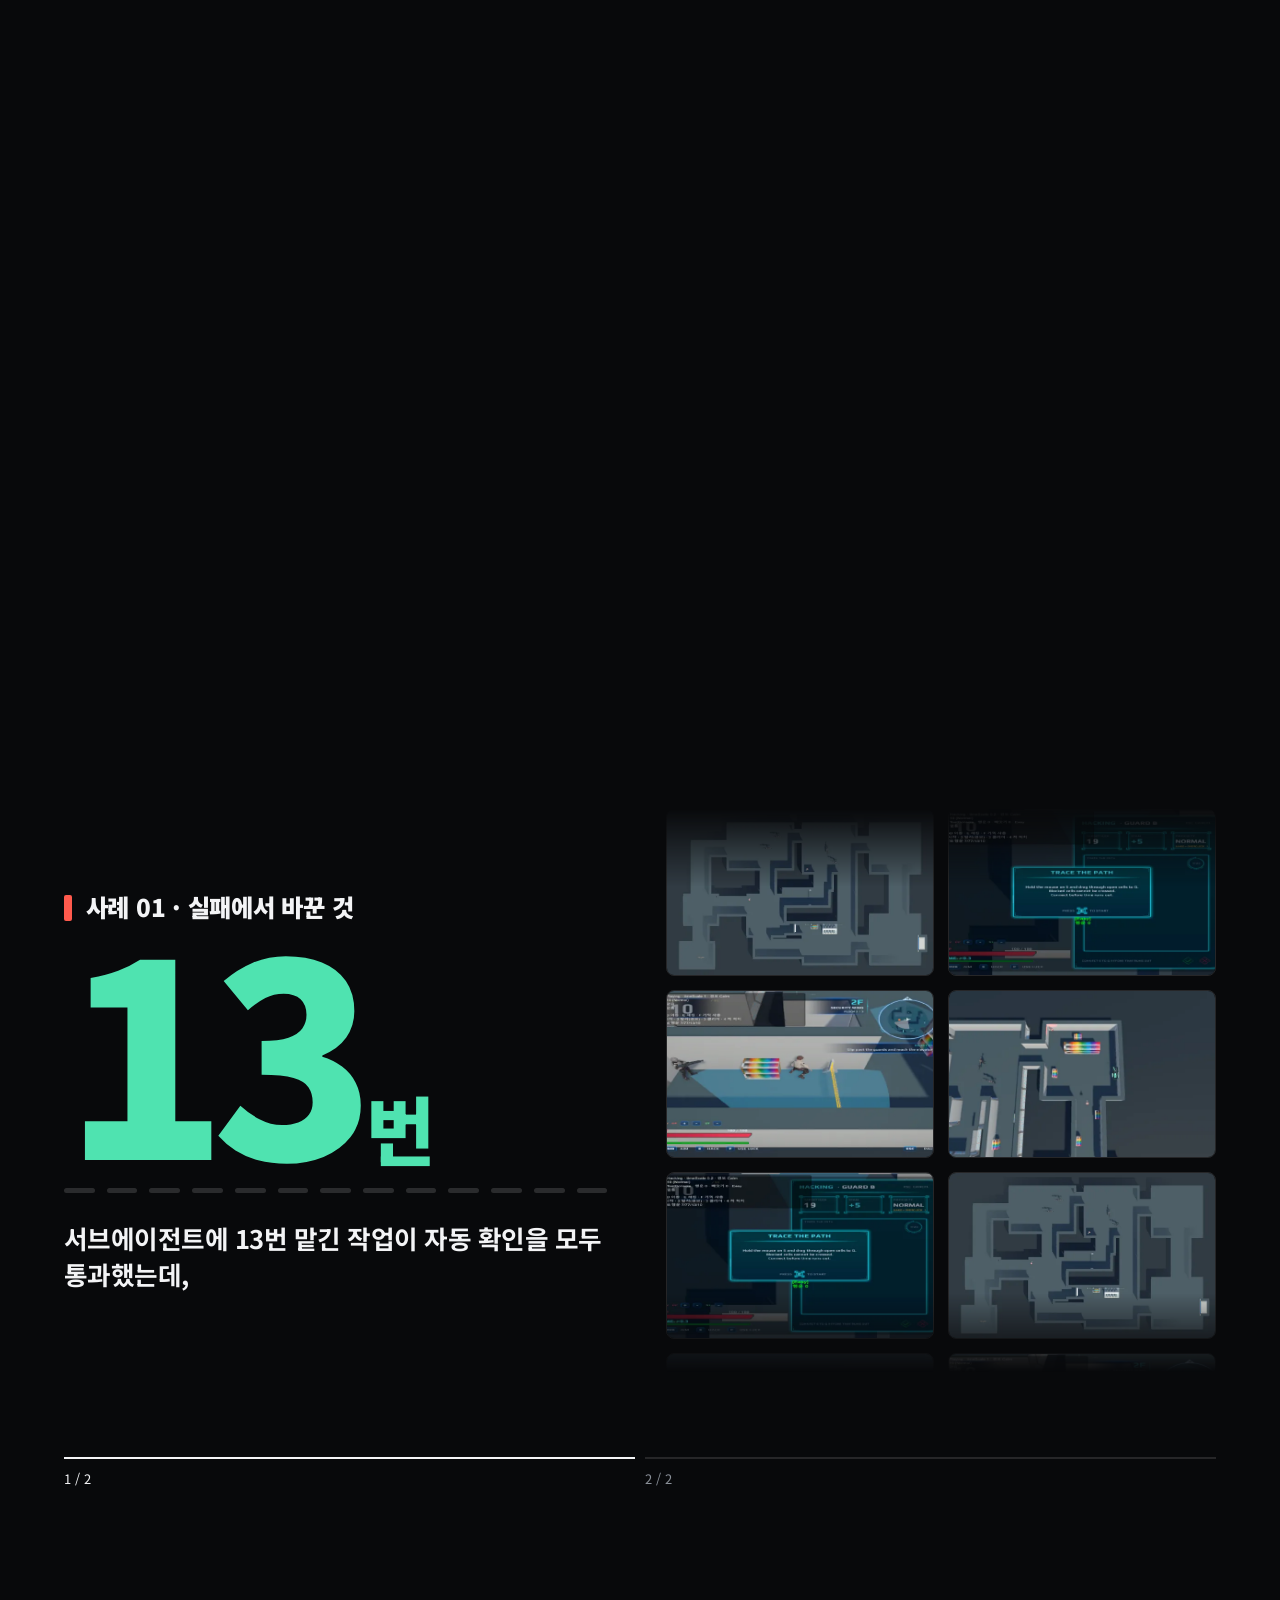
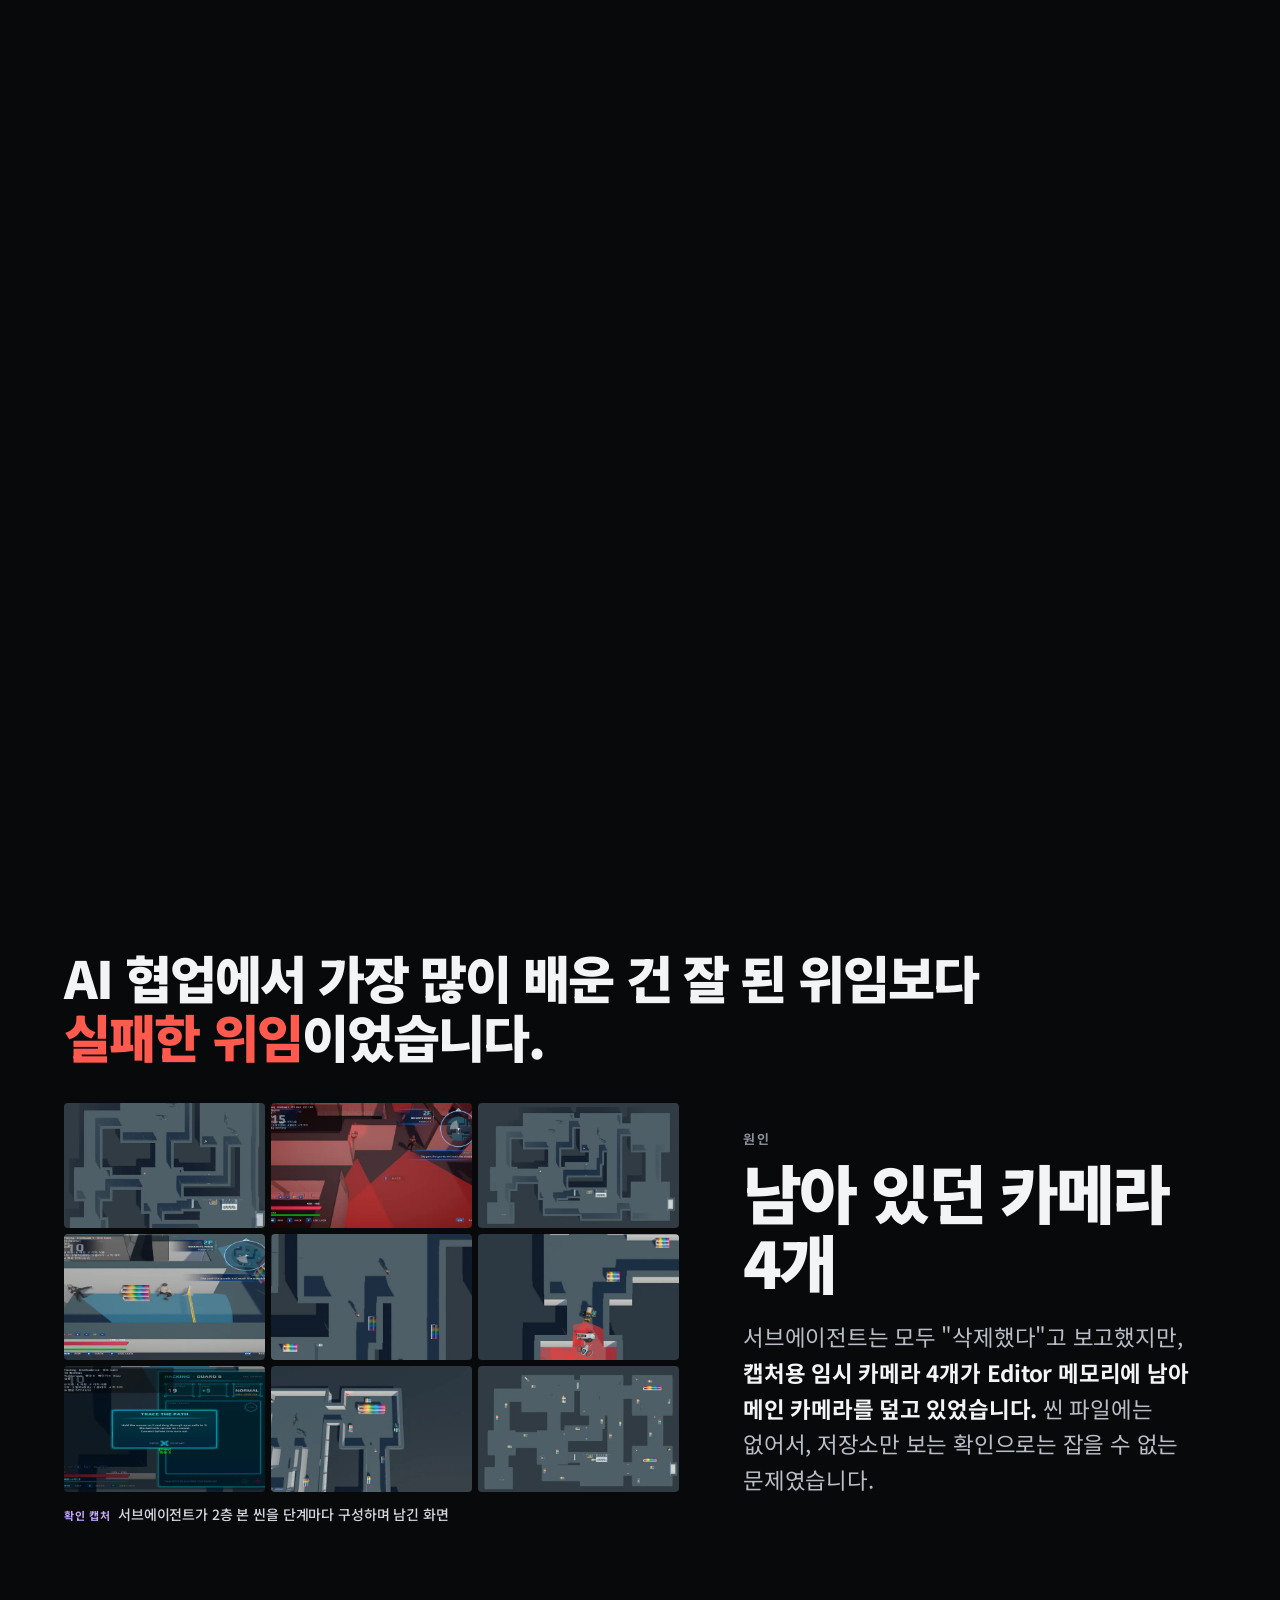
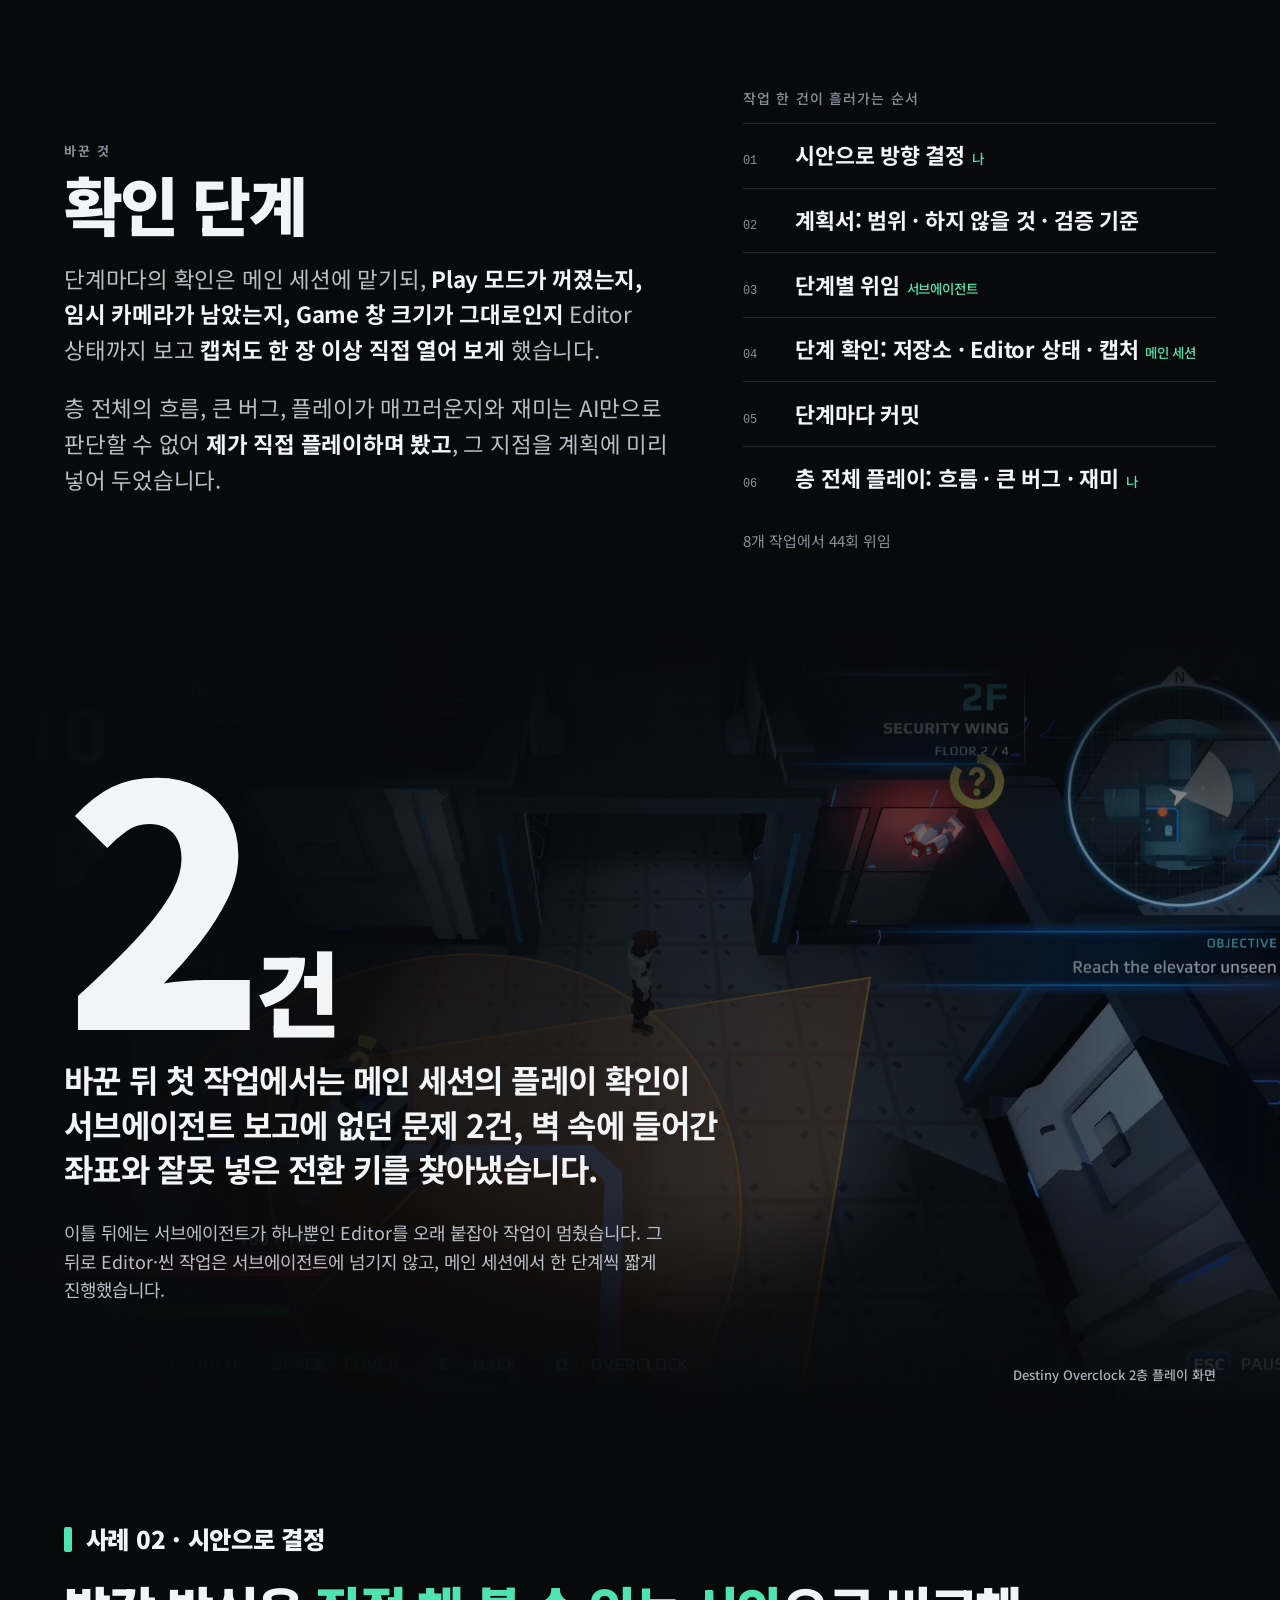
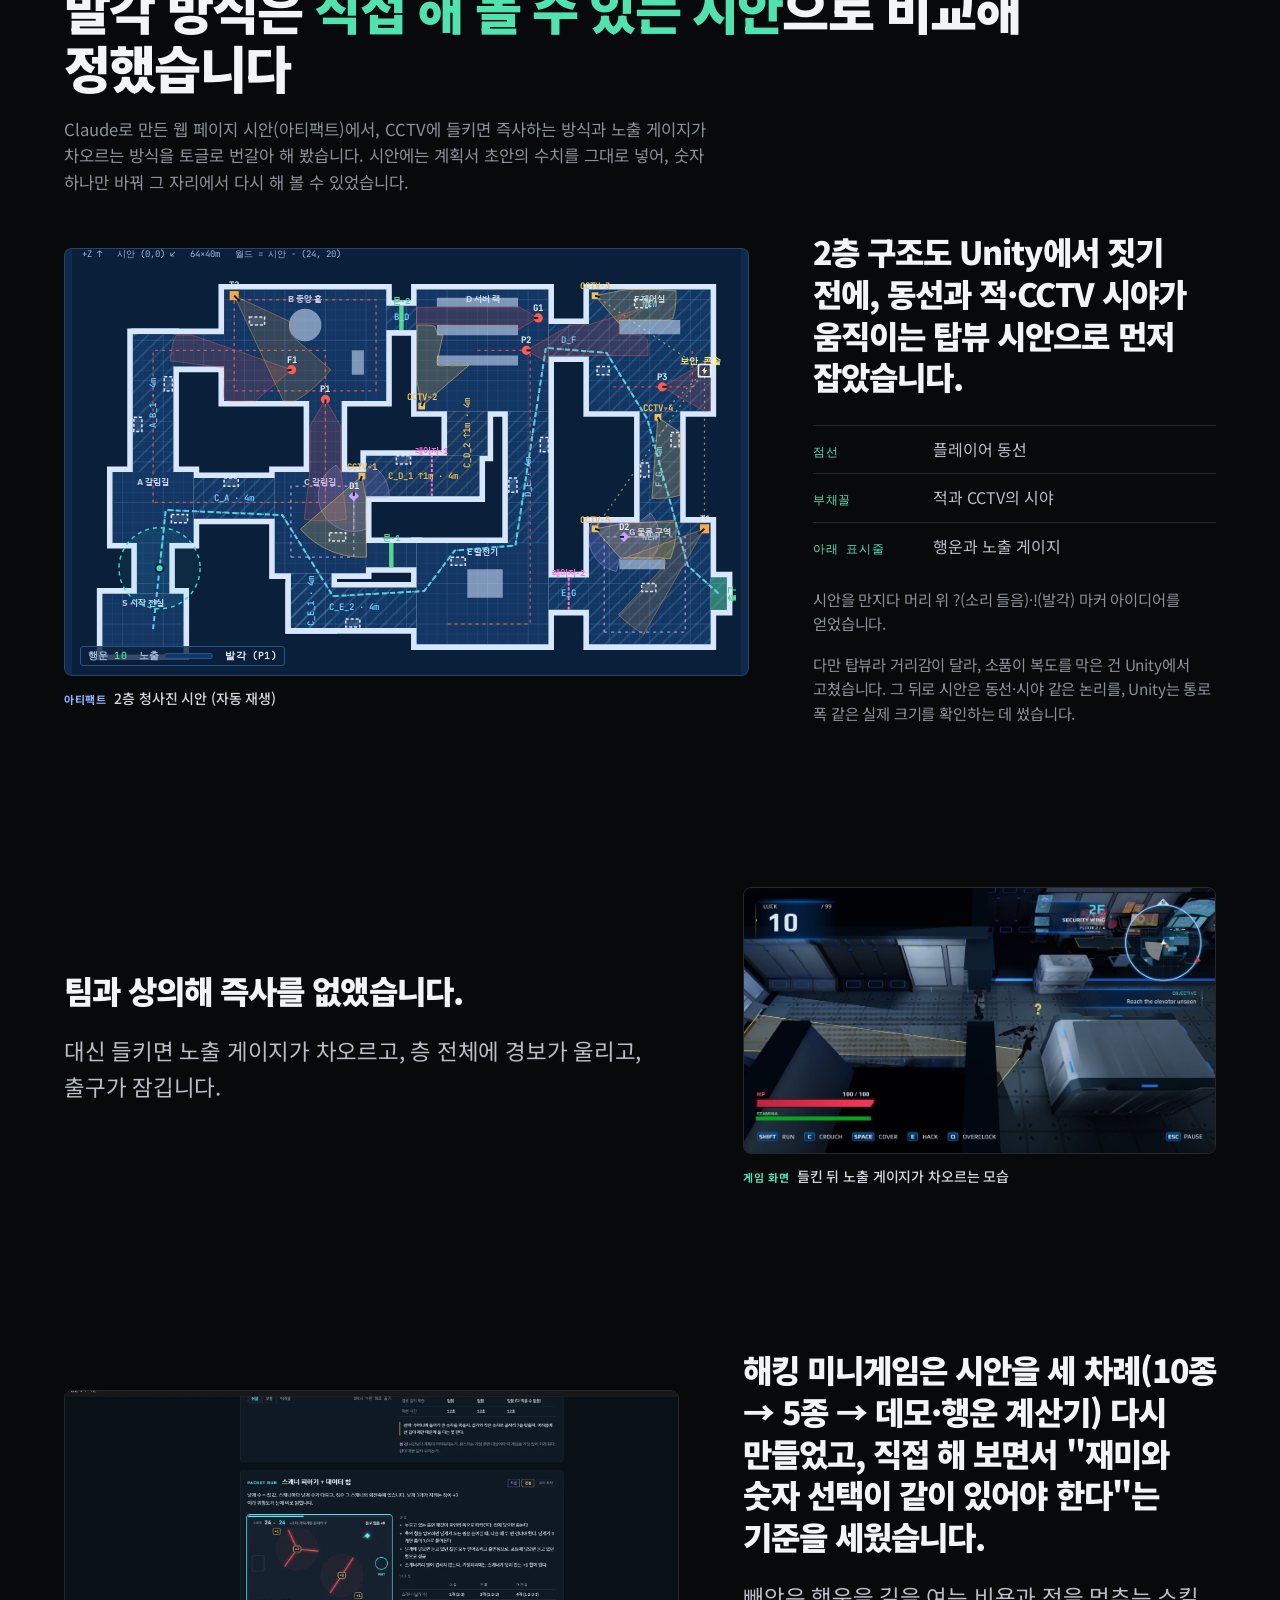
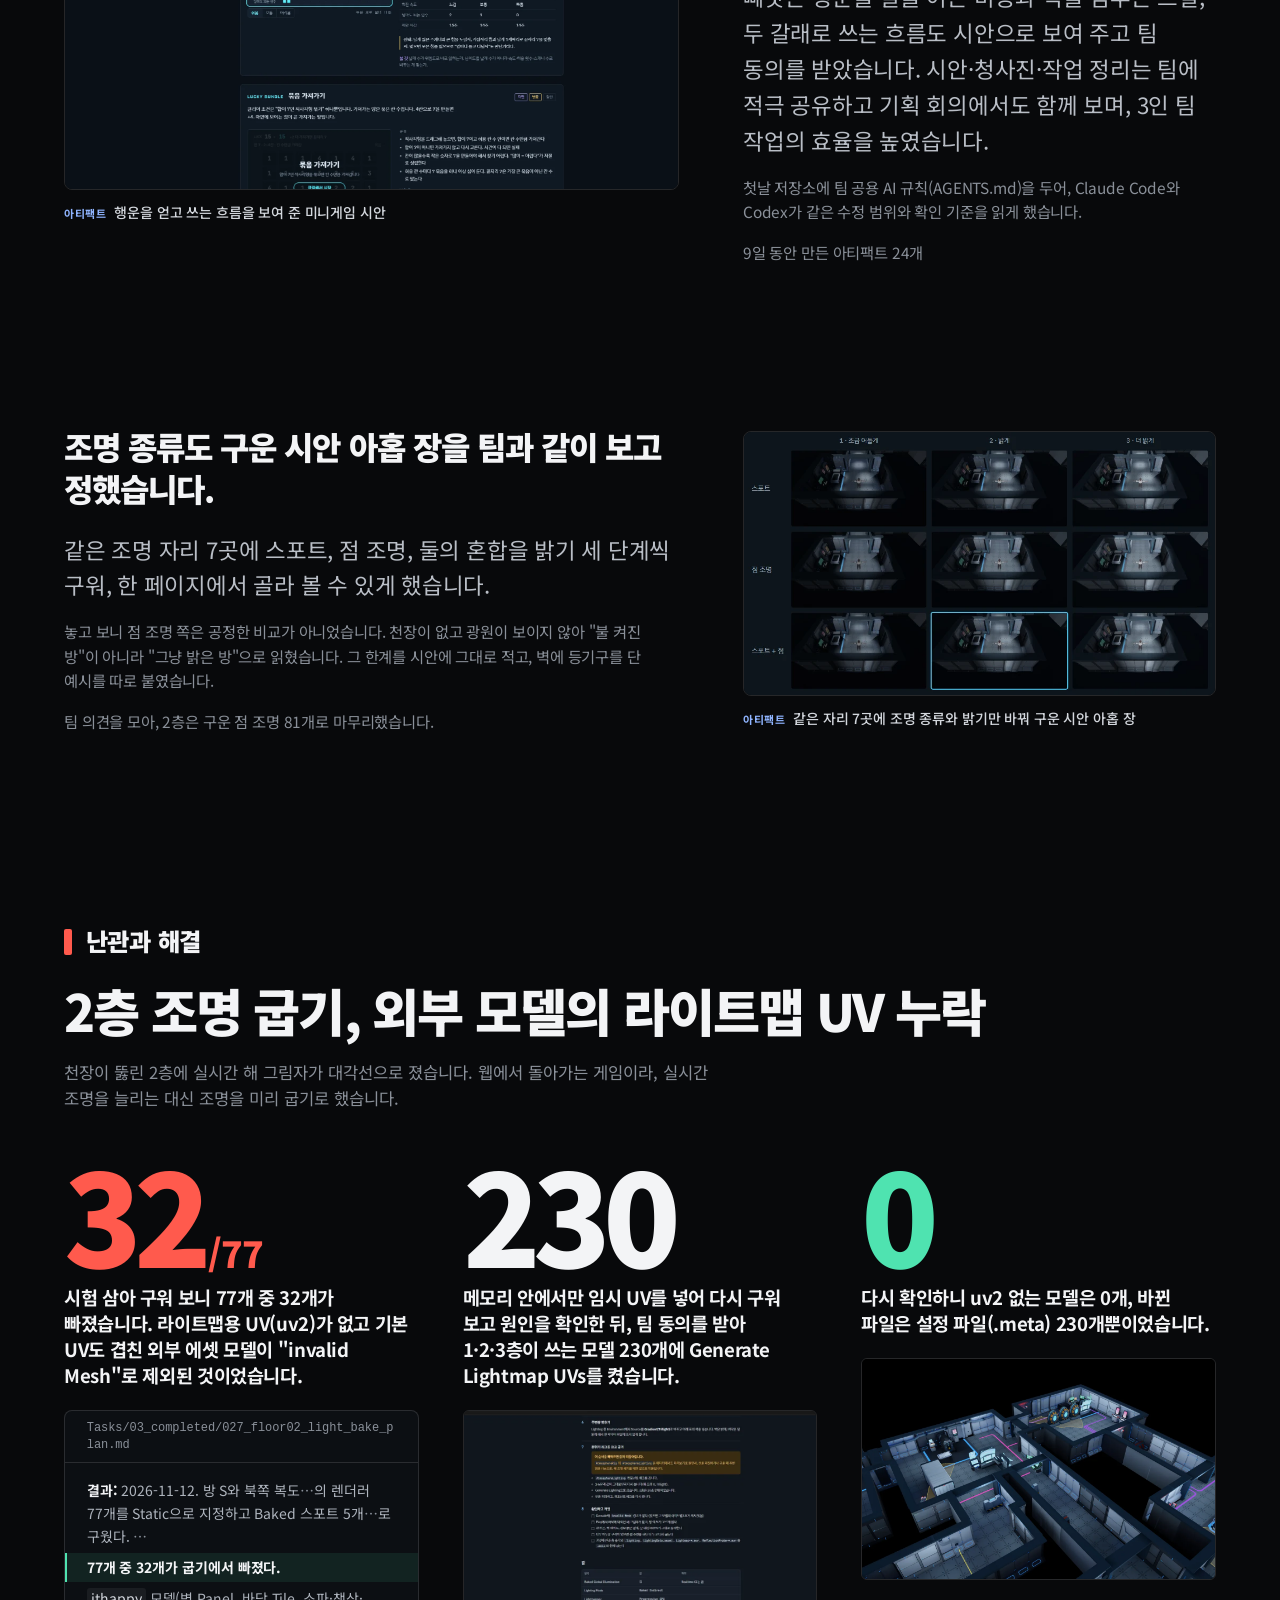
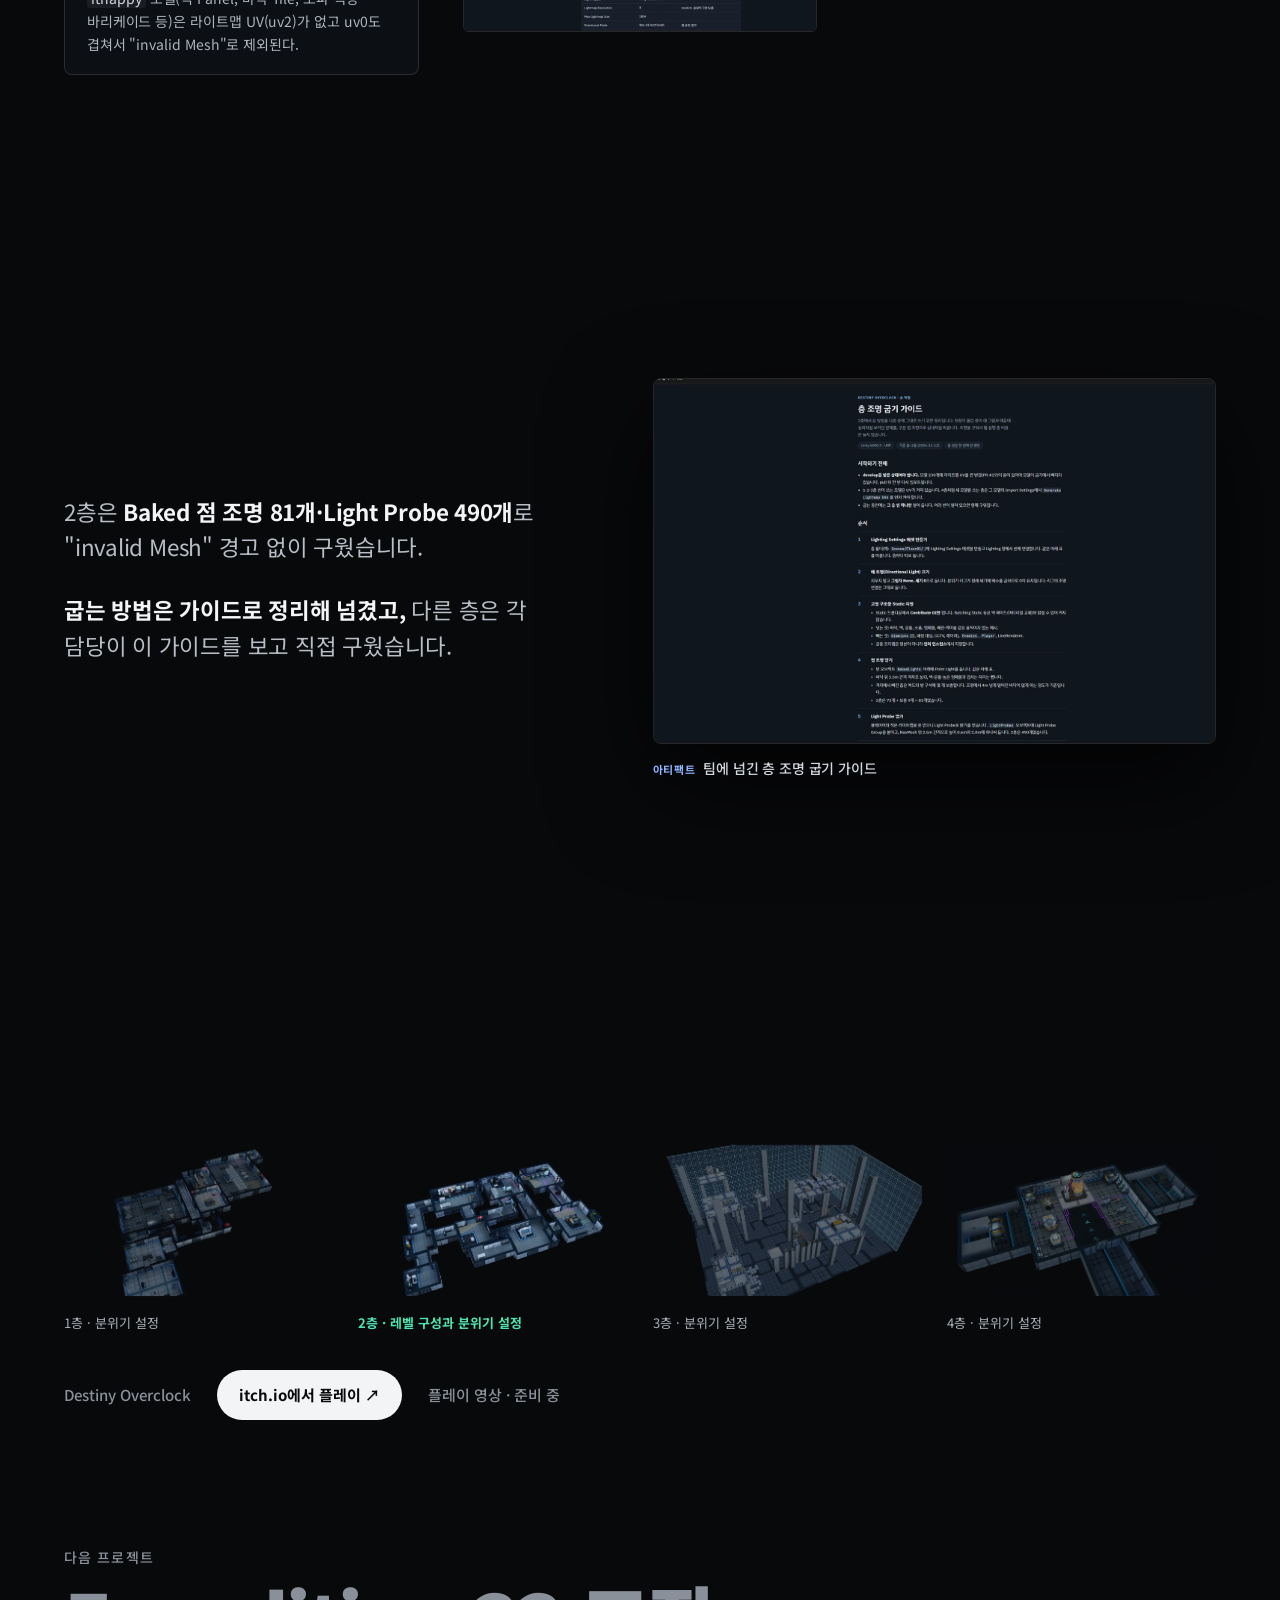
==== commit 14e43b80: "두 포트폴리오: SinkPoint에 GitHub 팀 저장소 링크 추가" ====
--- a/ai-portfolio/index.html
+++ b/ai-portfolio/index.html
@@ -1063,6 +1063,7 @@
   <div class="acts">
     <a class="go" href="https://ziofs1031.itch.io/sink" target="_blank" rel="noopener">itch.io에서 플레이 ↗</a>
     <a href="https://youtu.be/ACLhexzNJnM" target="_blank" rel="noopener">YouTube 영상 ↗</a>
+    <a href="https://github.com/JiyeonJeong01/SinkPoint" target="_blank" rel="noopener">GitHub 팀 저장소 ↗</a>
   </div>
   <span class="tagr">싱크홀 입구</span>
 </section>
@@ -1194,6 +1195,7 @@
     <span>SinkPoint</span>
     <a class="go" href="https://ziofs1031.itch.io/sink" target="_blank" rel="noopener">itch.io에서 플레이 ↗</a>
     <a href="https://youtu.be/ACLhexzNJnM" target="_blank" rel="noopener">YouTube 영상 ↗</a>
+    <a href="https://github.com/JiyeonJeong01/SinkPoint" target="_blank" rel="noopener">GitHub 팀 저장소 ↗</a>
   </div>
   <a class="nextp" href="#gf">
     <div class="eyebrow">다음 프로젝트</div>
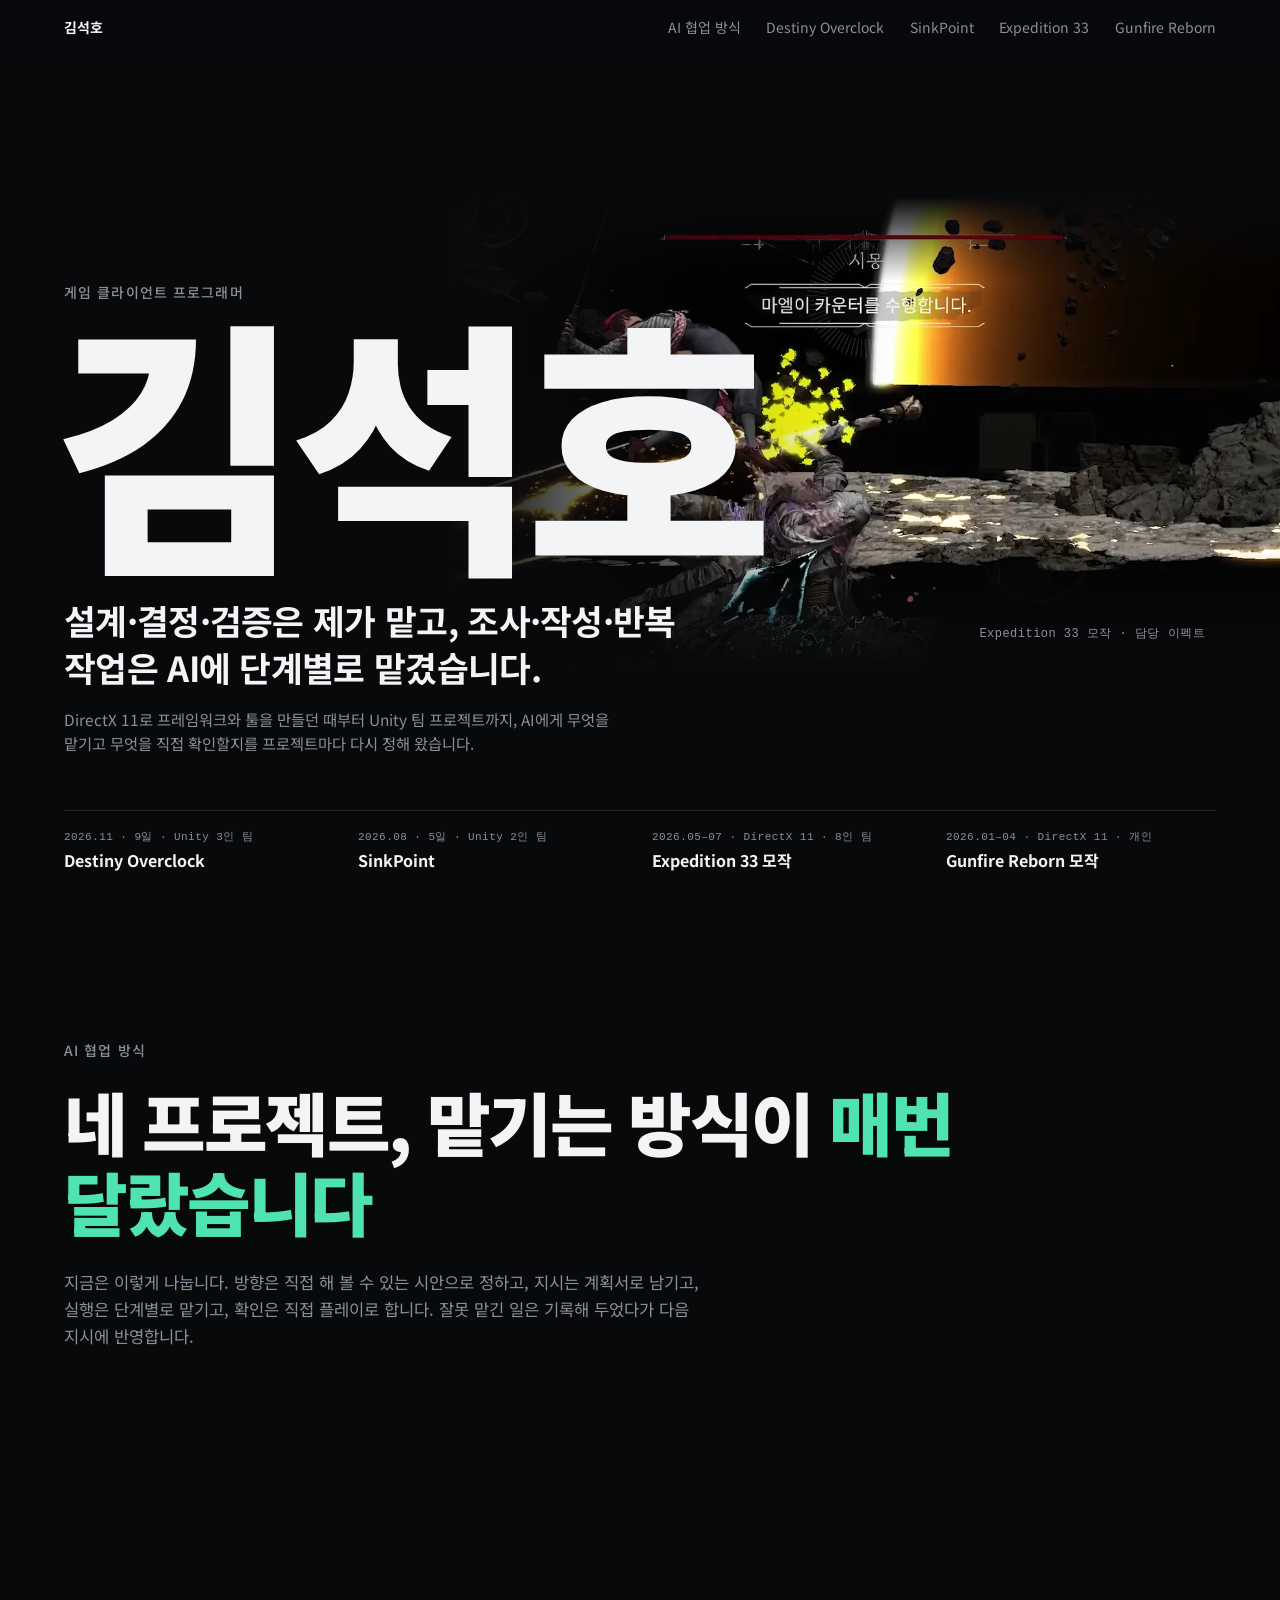
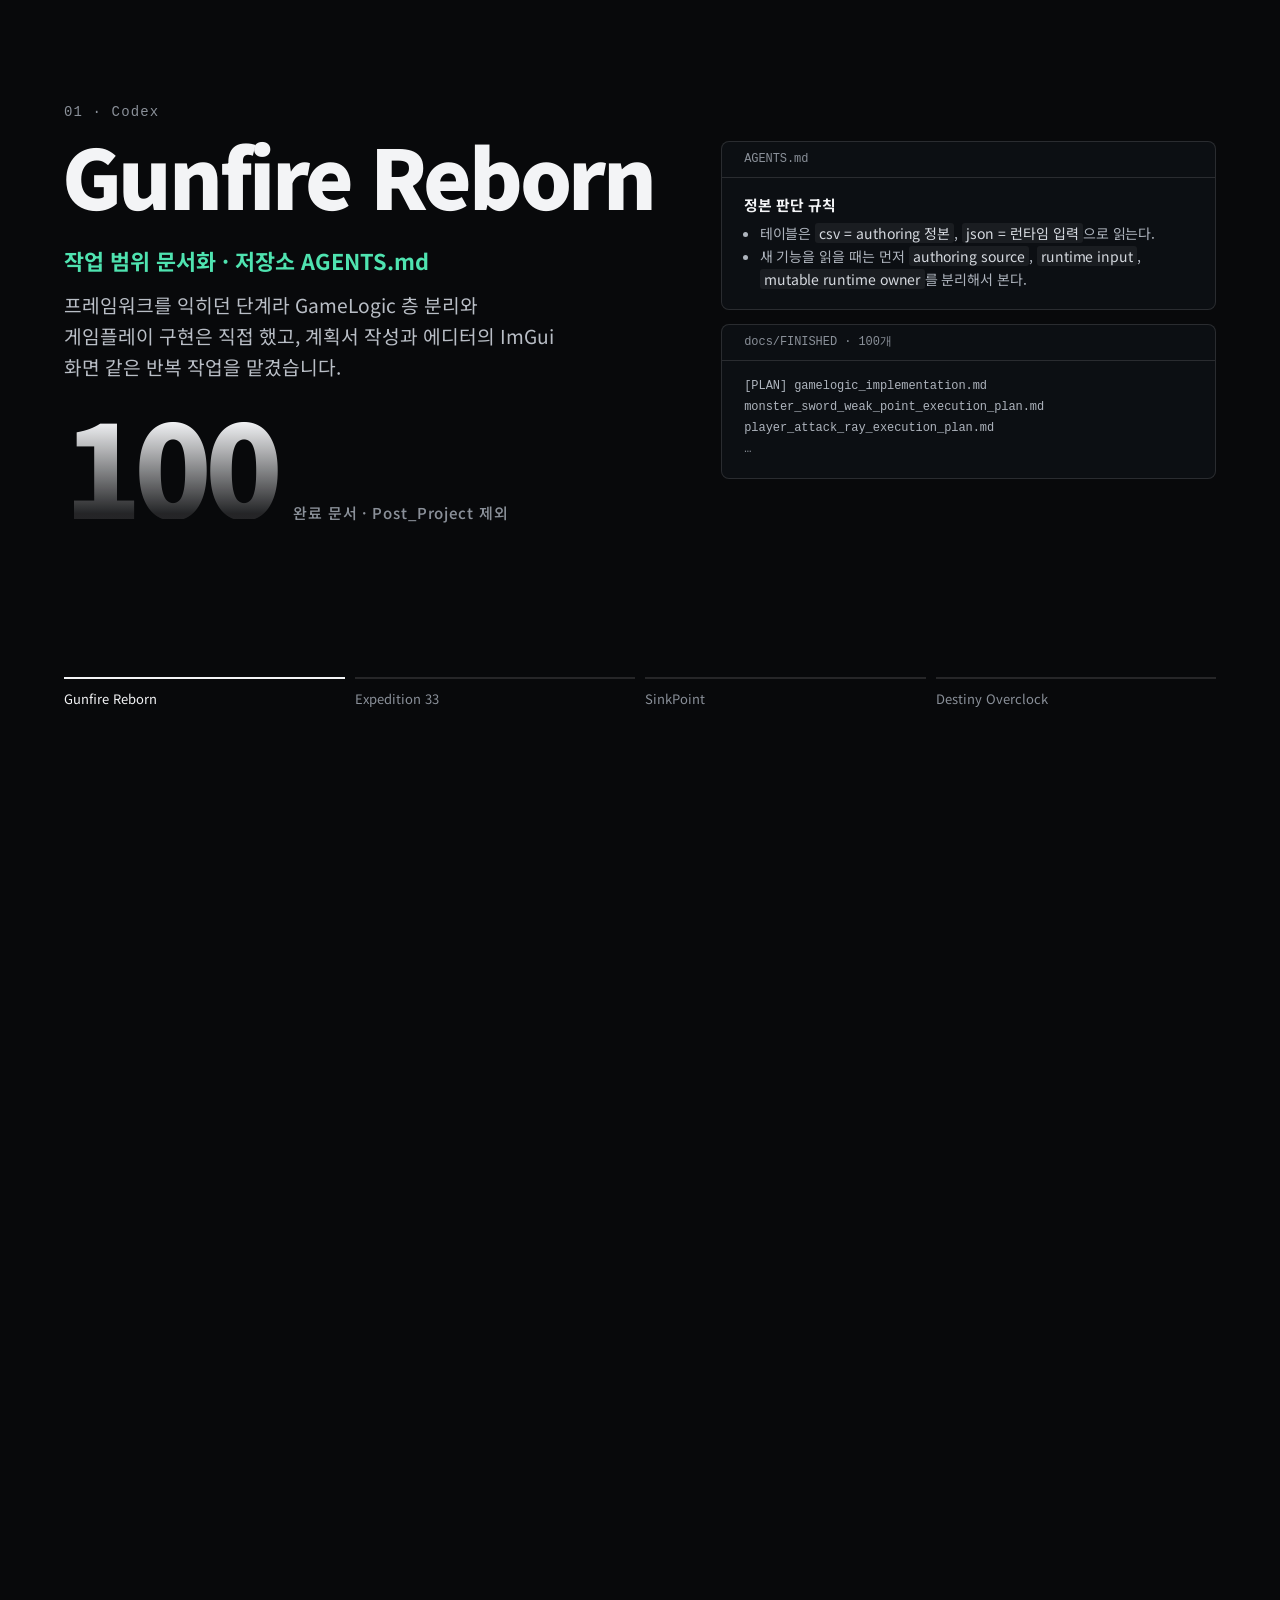
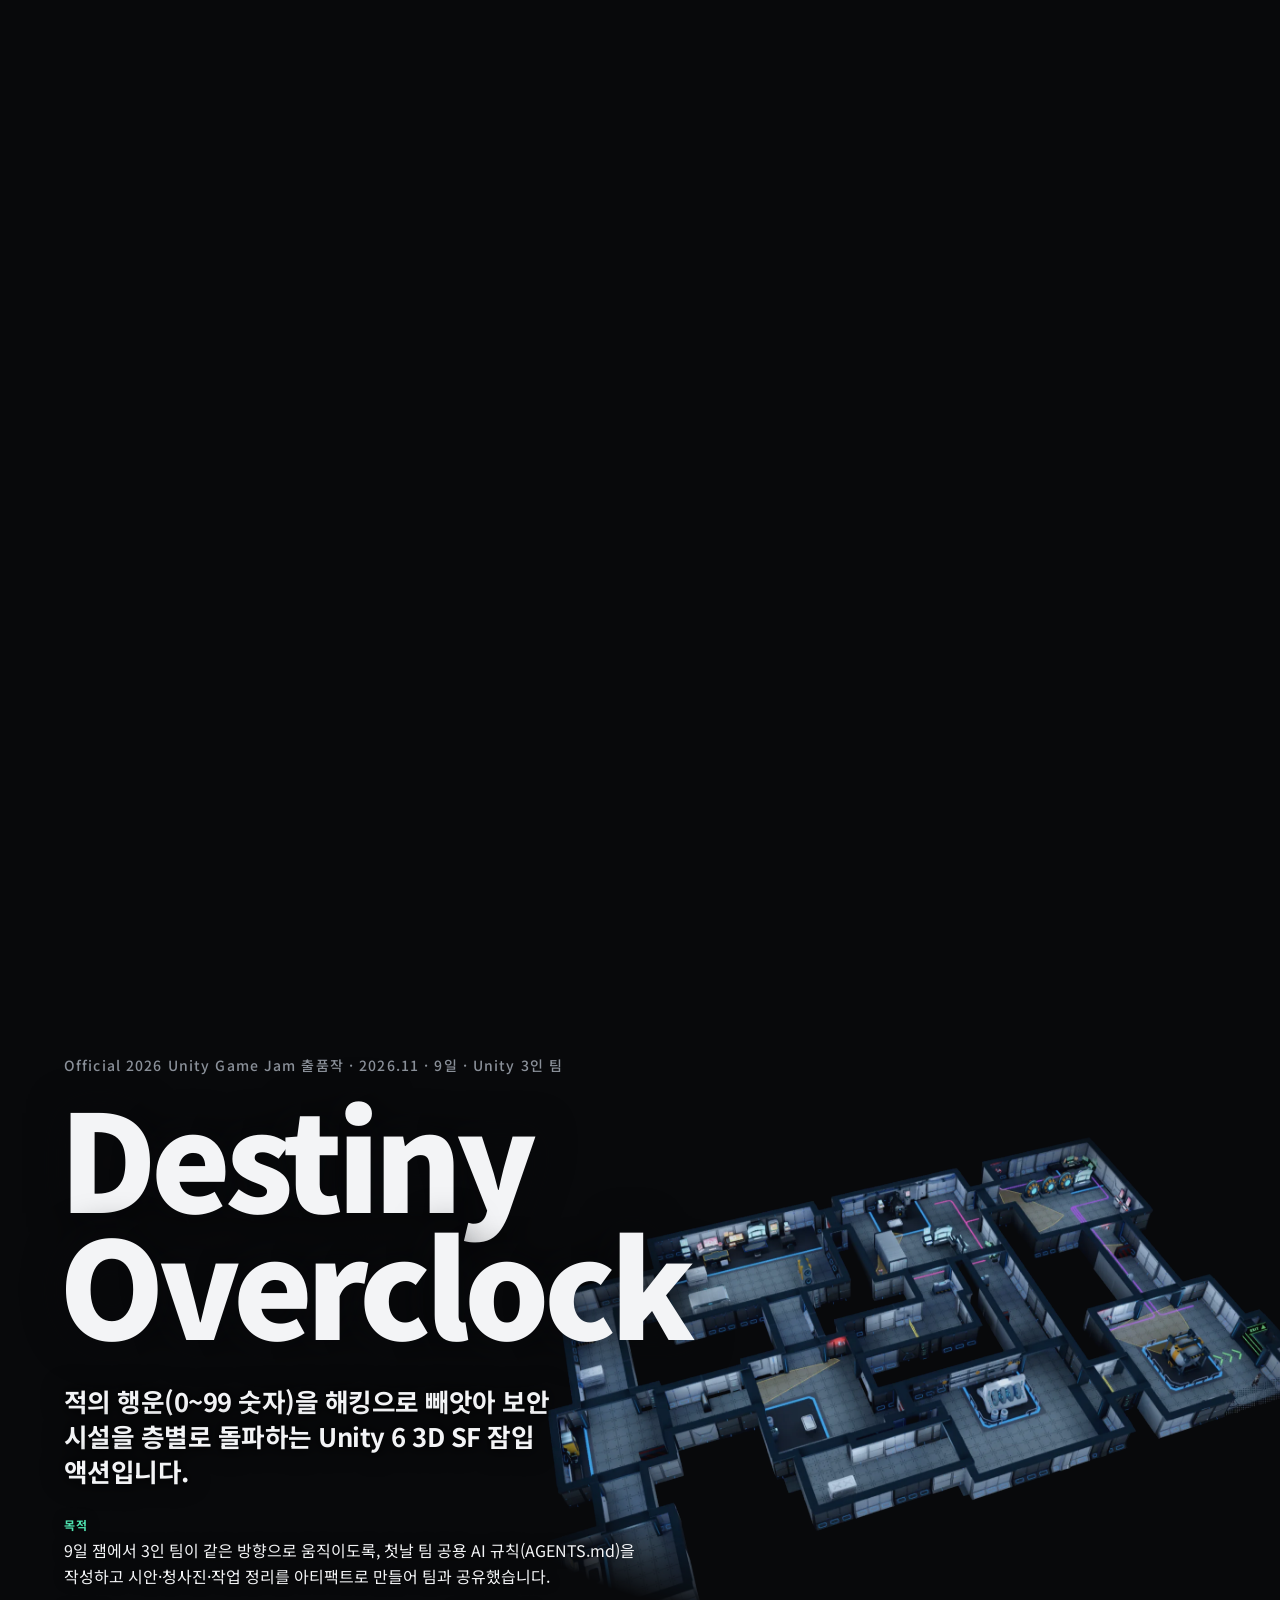
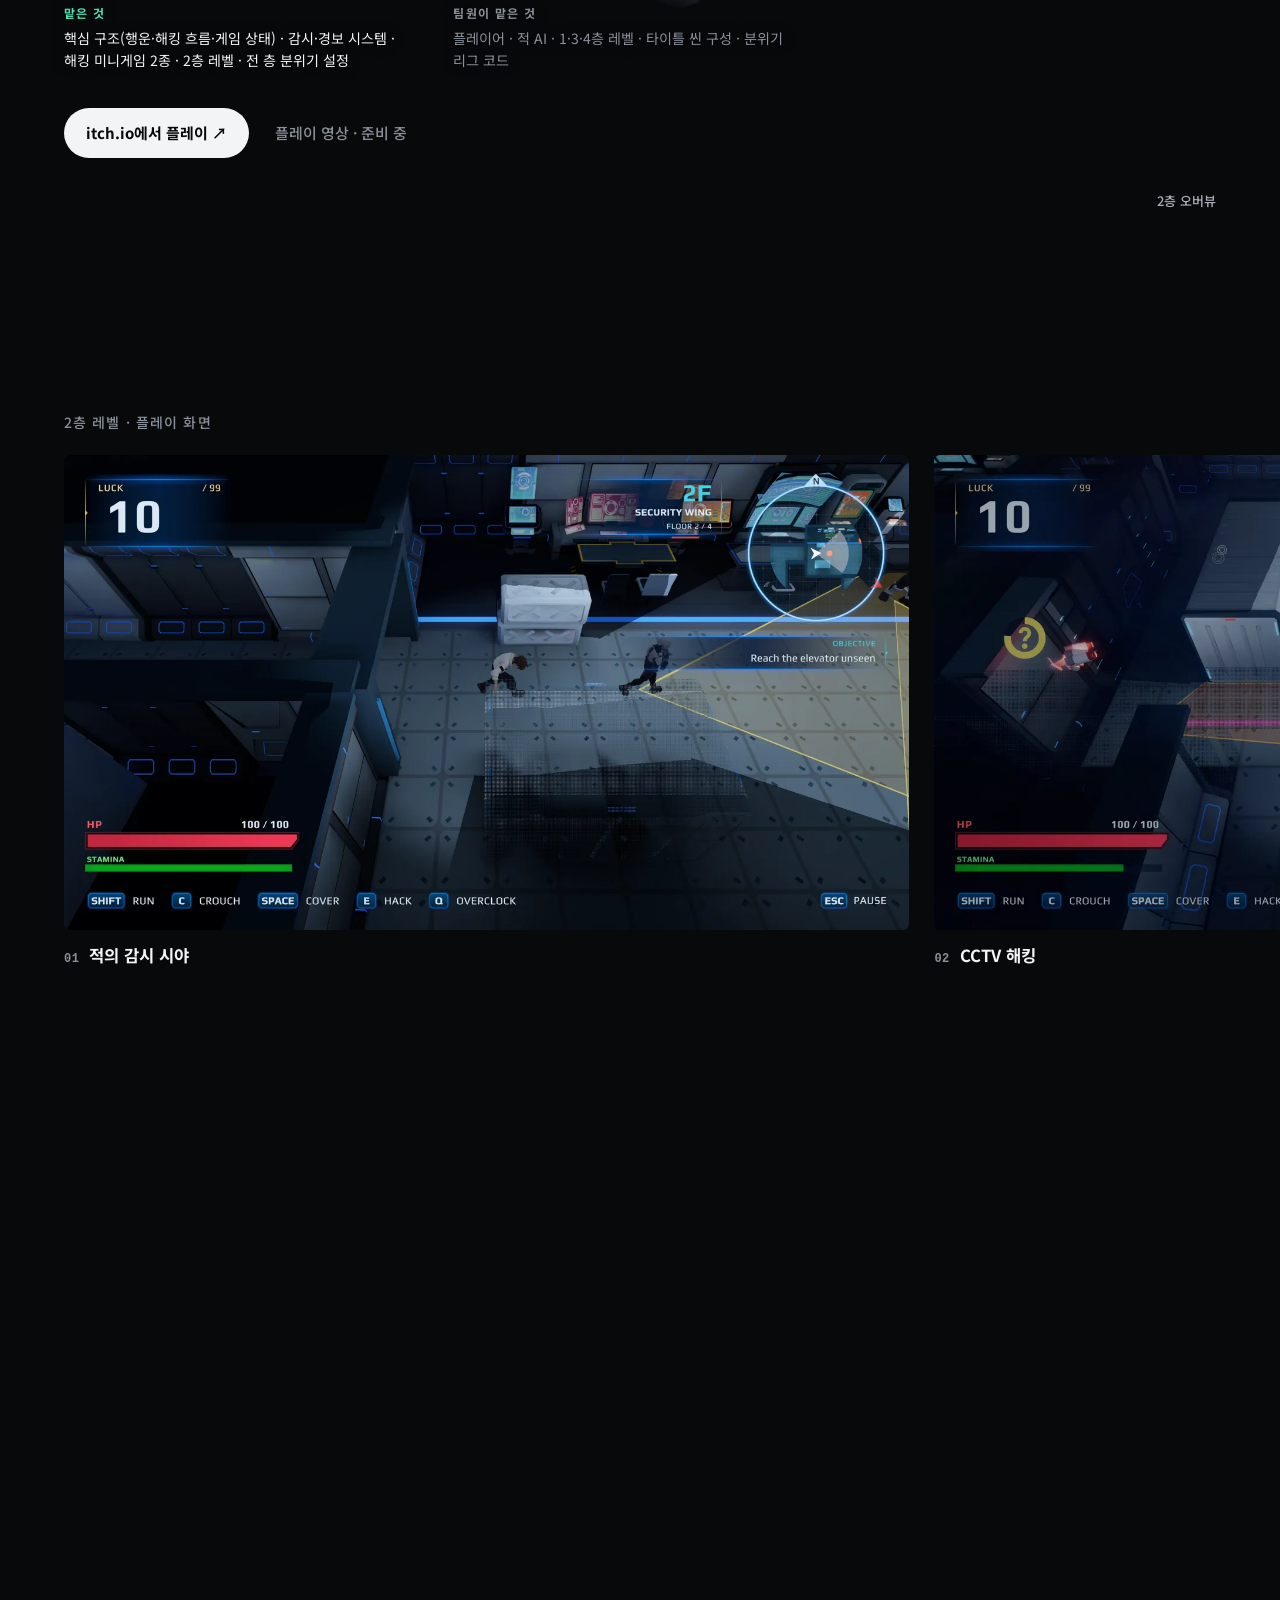
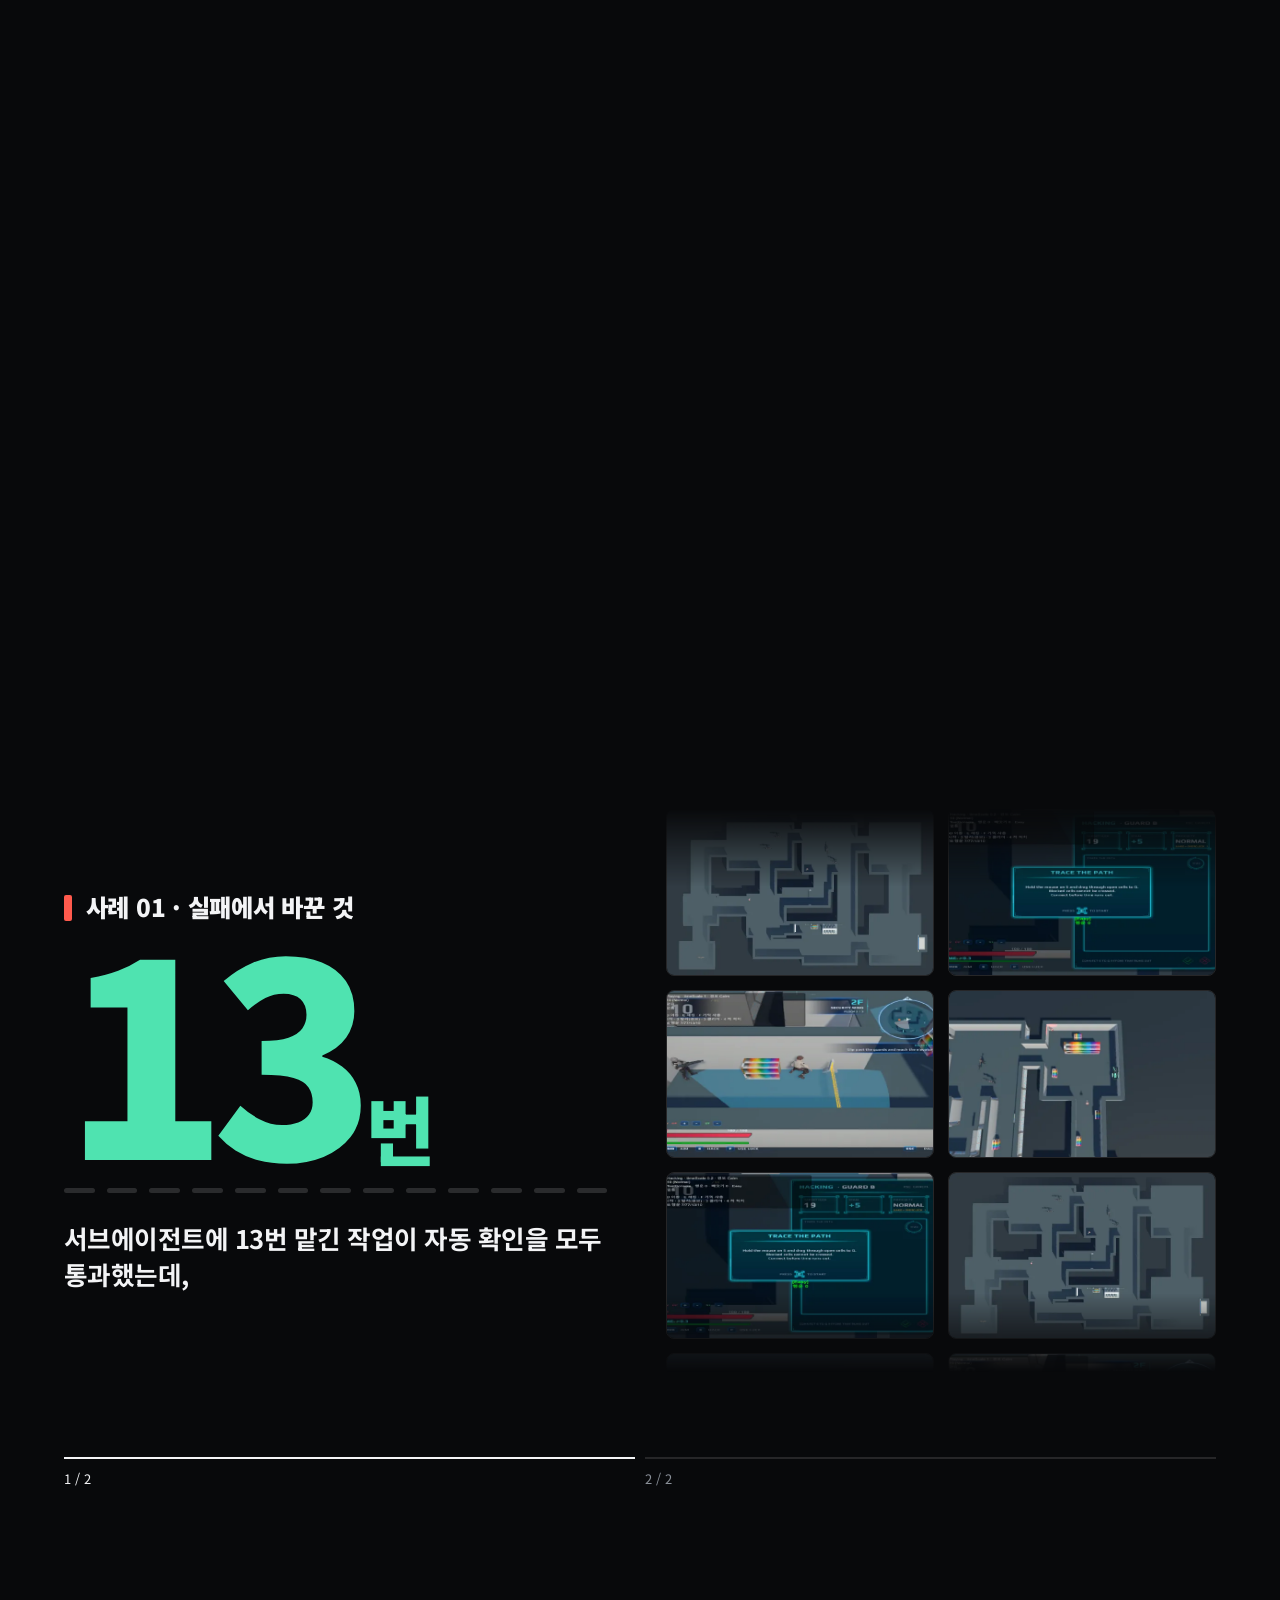
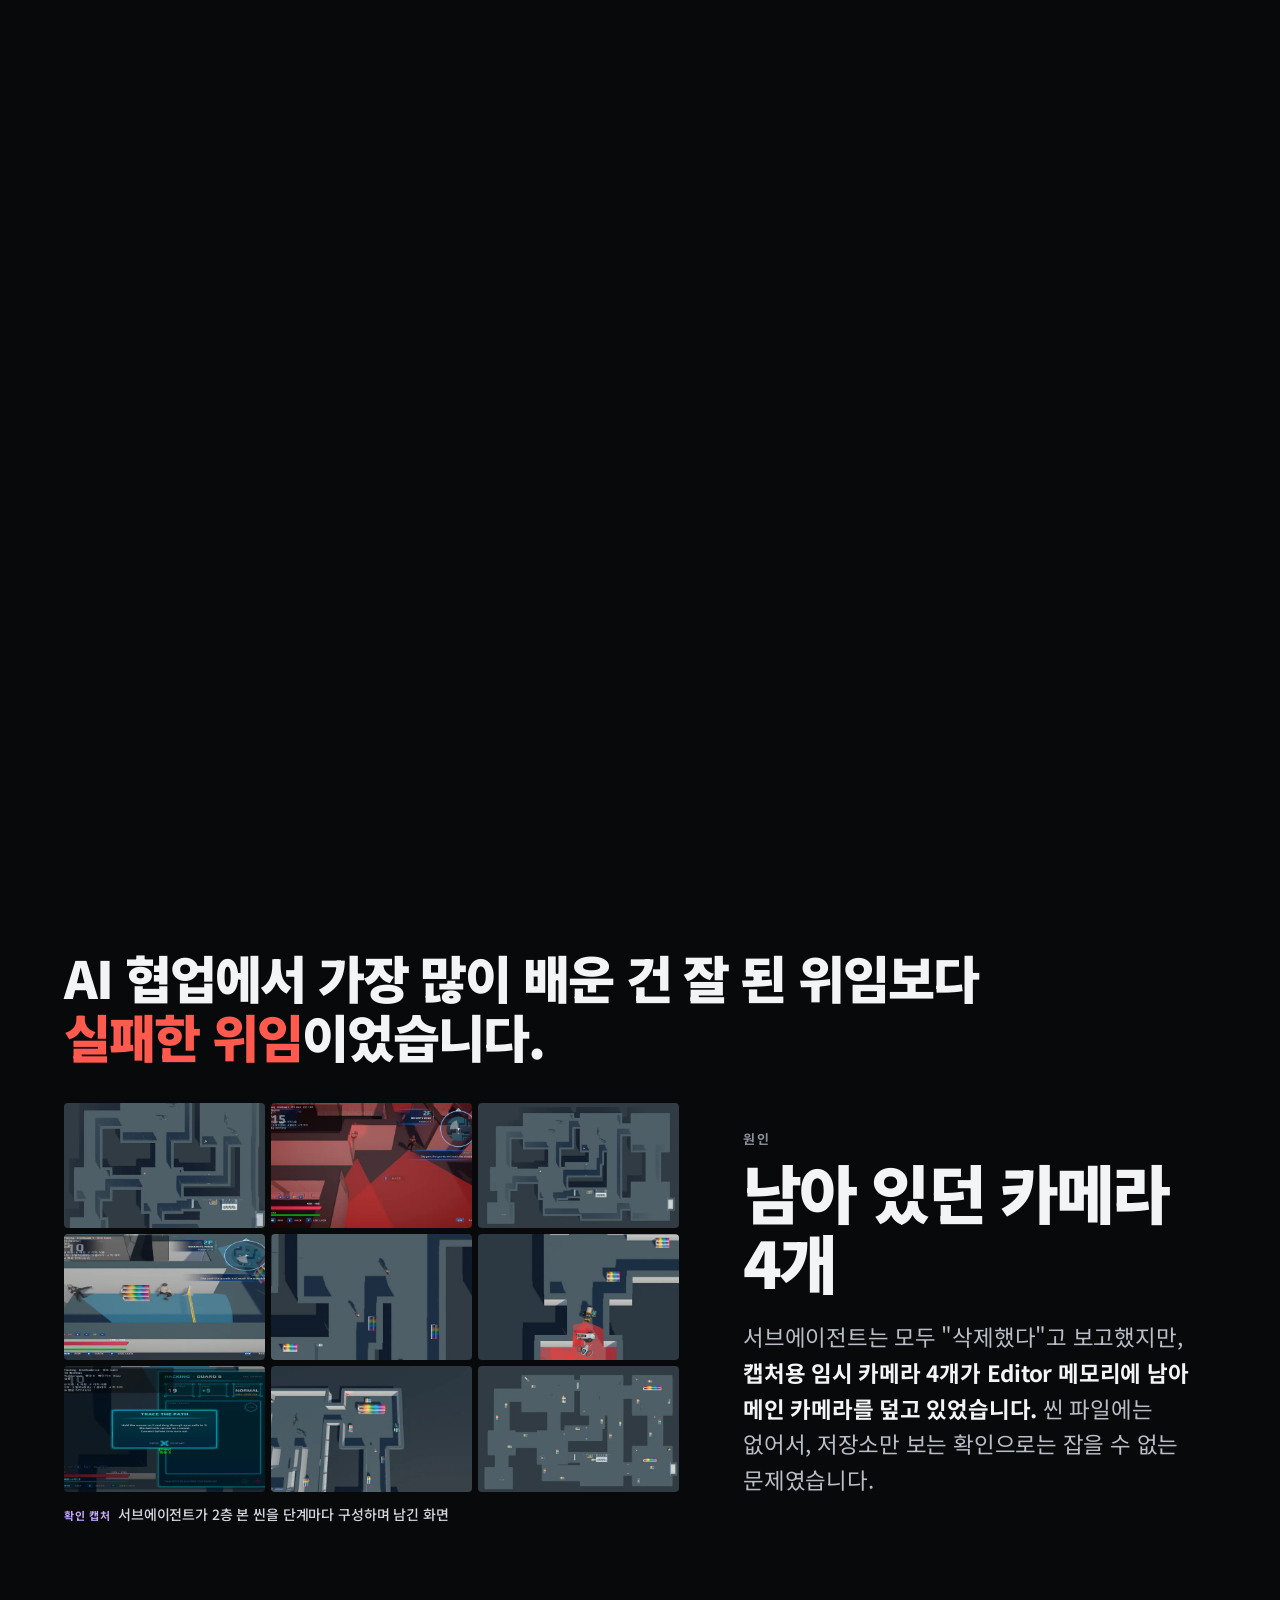
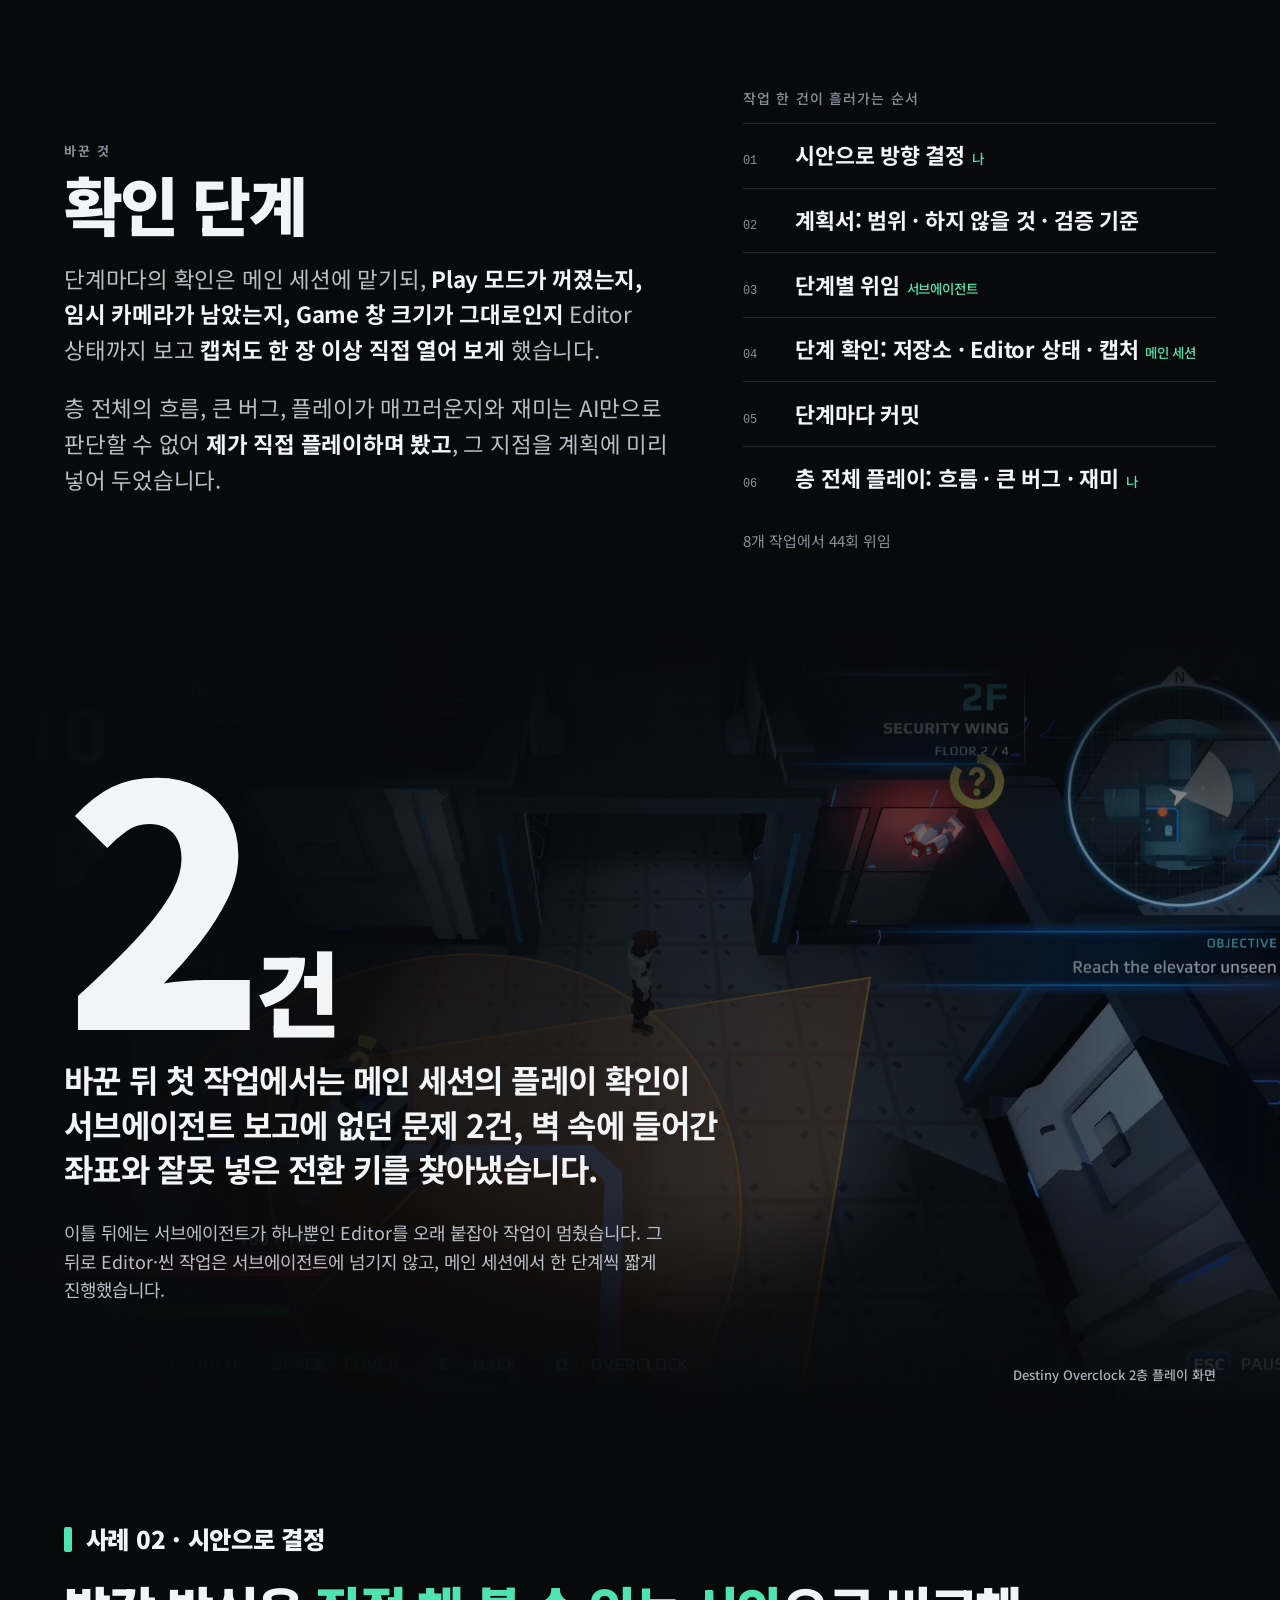
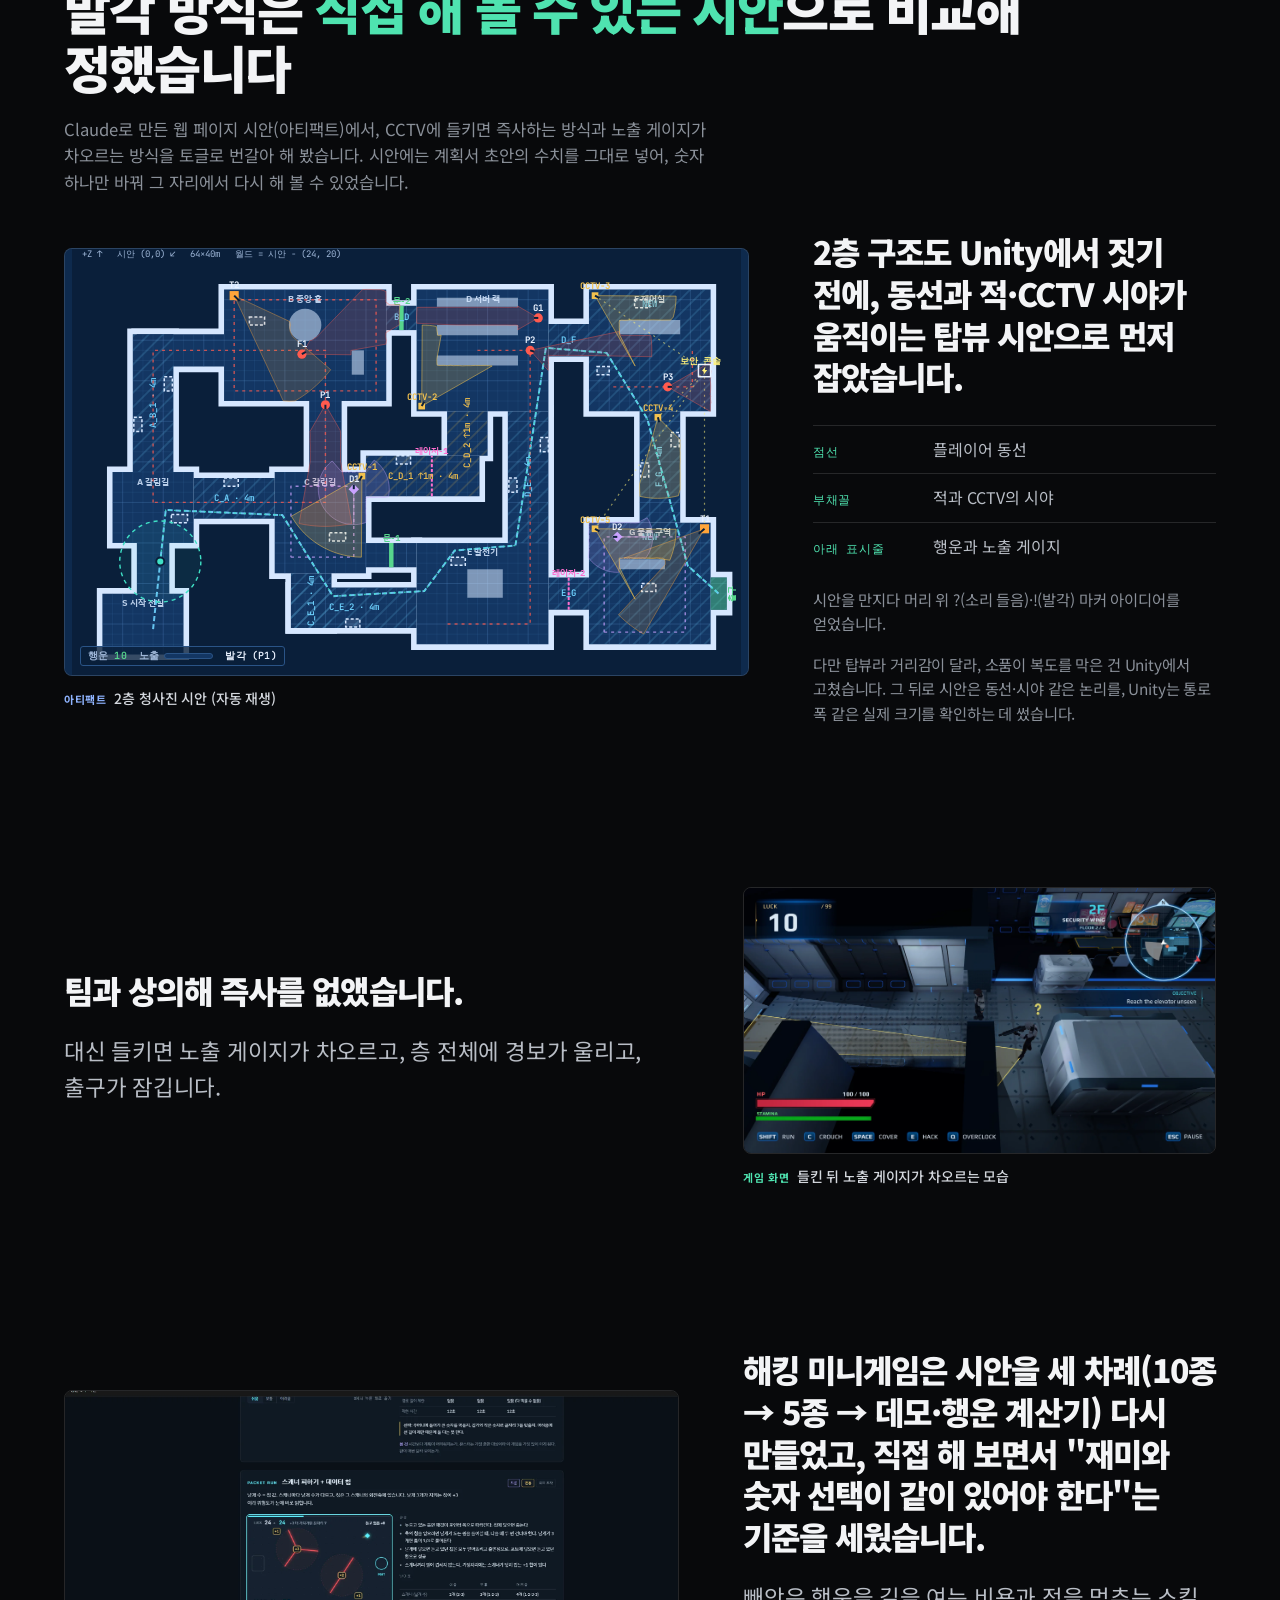
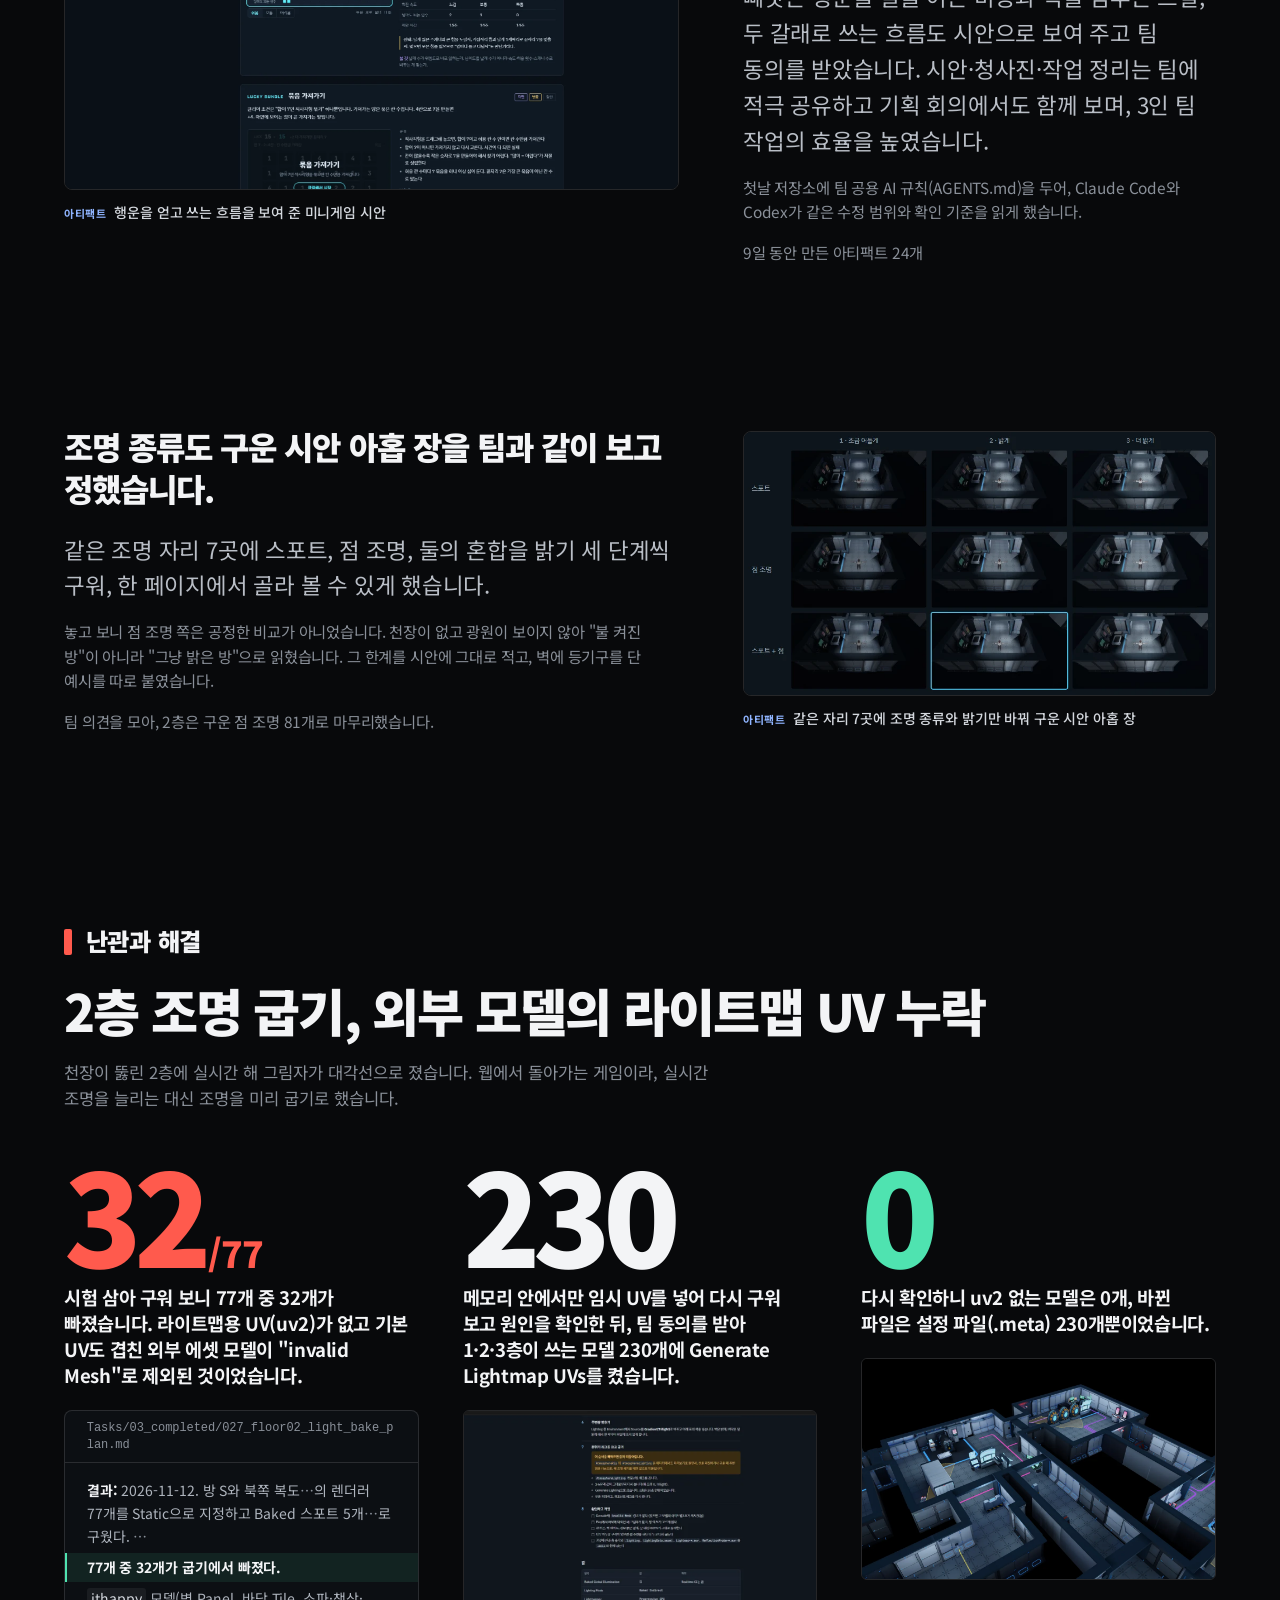
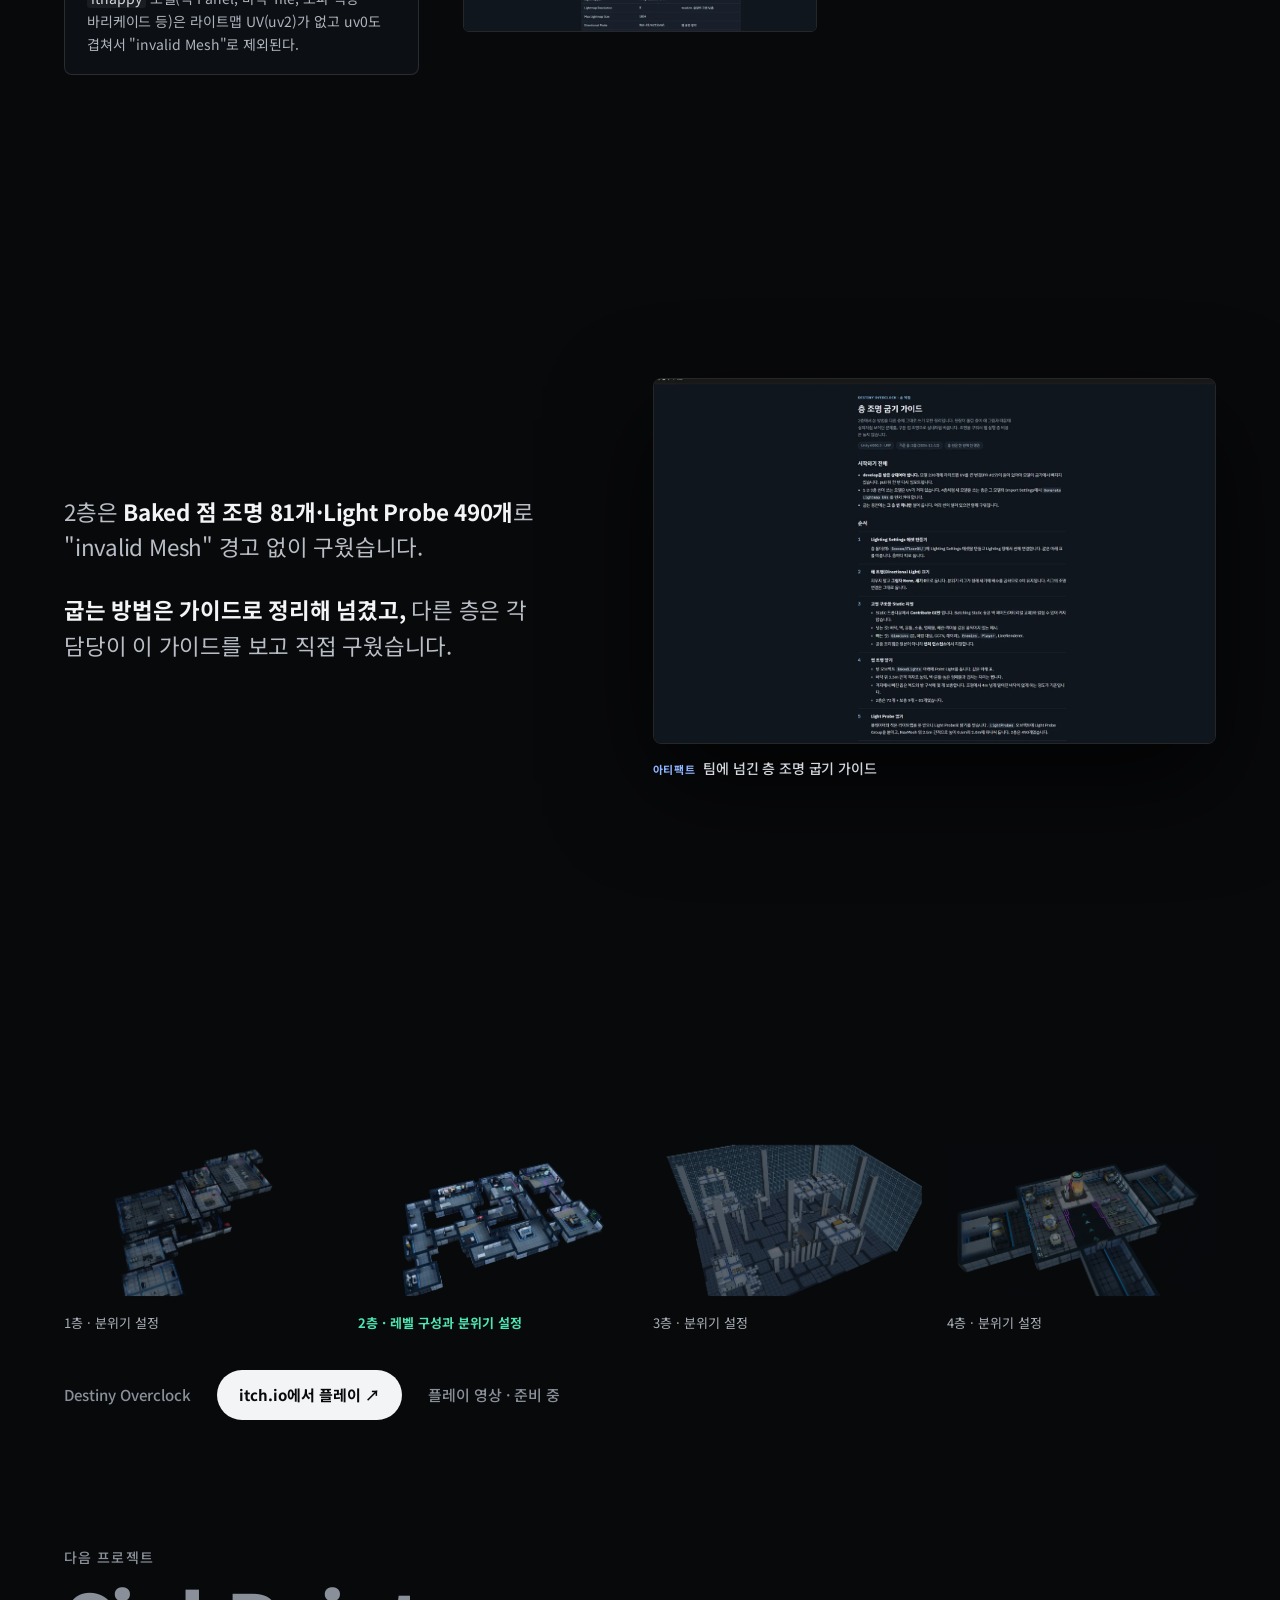
==== commit 6035b6b2: "AI 포트폴리오: 프로젝트 순서를 DO·SP·EX·GR로, EX·GR은 AI 활용을 앞에 구현을 뒤에 두고 표제를 AI 활용/구현으로 정리" ====
--- a/ai-portfolio/index.html
+++ b/ai-portfolio/index.html
@@ -371,89 +371,6 @@
 .row .txt.story .k{white-space:nowrap}
 .row .txt.story .k b{white-space:normal;min-width:0}
 </style>
-<style data-part="ex">
-/* E1 · 첫 장면: 배경 이미지 왼쪽(행성·인물)을 눌러 글자를 읽히게 */
-.proj > .ex-shade{position:absolute;inset:0;pointer-events:none;background:linear-gradient(90deg,rgba(8,9,11,.88) 0%,rgba(8,9,11,.55) 38%,rgba(8,9,11,0) 66%)}
-
-/* E2~E3 · 빛 컷: 아래 25%만 어둡게, 켜질 때 흰 빛이 빠지며 드러난다 */
-.shot.ex-light::before{background:linear-gradient(180deg,rgba(8,9,11,.7) 0%,rgba(8,9,11,0) 20%),linear-gradient(0deg,var(--bg) 0%,rgba(8,9,11,.55) 12%,rgba(8,9,11,0) 25%)}
-.shot.ex-light::after{content:"";position:absolute;inset:0;z-index:3;background:#fff;opacity:0;pointer-events:none}
-.layer.on.ex-light::after{animation:ex-flash .5s ease-out}
-.layer.on.ex-light > img{animation:ex-bright .5s ease-out}
-.ex-light .cap,.ex-light .tag{text-shadow:0 0 24px var(--bg),0 0 8px var(--bg)}
-.ex-light .cap{max-width:30em}
-.ex-emit{display:flex;flex-wrap:wrap;align-items:center;gap:6px 8px;margin-top:clamp(12px,2vh,20px)}
-.ex-emit b{margin-right:4px;font-size:clamp(14px,1.05vw,17px);font-weight:700;color:var(--pass)}
-.ex-emit span{padding:3px 10px;border:1px solid rgba(255,255,255,.22);border-radius:999px;background:rgba(8,9,11,.6);font:500 clamp(12px,.9vw,14px)/1.5 ui-monospace,Consolas,monospace;color:#d6dae0}
-.ex-show-h{position:absolute;top:84px;left:var(--gut);z-index:3;color:rgba(232,234,237,.85);text-shadow:0 0 12px var(--bg),0 0 4px var(--bg)}
-.rail.ex-rail{z-index:3}
-.layer.on.ex-light > video{animation:ex-bright .5s ease-out}
-/* 스킬 영상: 화면을 꽉 채우지 않고 틀 안에서 재생 (11-24) */
-.stage:not(.m-swipe) .shot.ex-light > video{inset:auto;left:50%;top:calc(50% - 3svh);transform:translate(-50%,-50%);width:min(calc(100% - 2*var(--gut)),calc(78svh*16/9));height:auto;aspect-ratio:16/9;border-radius:10px}
-@keyframes ex-flash{from{opacity:.85}to{opacity:0}}
-@keyframes ex-bright{from{filter:brightness(1.5)}to{filter:brightness(1)}}
-
-/* 맞바꿈 컷: 같은 자리에 A·B를 겹치고 세로 경계선이 훑는다 */
-.ex-swap{position:relative;width:100%;aspect-ratio:2560/1392;overflow:hidden;border-radius:8px;border:1px solid var(--line);background:#0e1013}
-.ex-swap > img{position:absolute;inset:0;width:100%;height:100%;object-fit:contain}
-.ex-swap .ex-line{position:absolute;top:0;bottom:0;left:100%;z-index:2;width:2px;margin-left:-1px;background:#fff;box-shadow:0 0 14px rgba(255,255,255,.55)}
-.ex-swap .tag{position:absolute;left:14px;top:14px;z-index:3;max-width:calc(100% - 28px);width:max-content;padding:8px 13px;border-radius:6px;background:rgba(8,9,11,.85);border:1px solid var(--line)}
-.ex-auto .tag{font-size:clamp(15px,1.25vw,20px);font-weight:700}
-.ex-auto .ex-tag-b{color:var(--pass)}
-.ex-file{margin-top:10px;font-size:13px;color:var(--mute)}
-.ex-note{margin-top:12px;font-size:clamp(14px,1.15vw,17px);color:var(--mute)}
-
-/* E4 · 적용 전/후: 자동 반복 (왼→오 2.4초, 1.6초 멈춤, 오→왼 2.4초, 1.6초 멈춤) */
-.ex-tool{min-height:100svh;display:flex;flex-direction:column;justify-content:center;align-items:center;padding:96px 3vw 64px}
-.ex-tool .ex-col{width:min(100%,calc((100svh - 430px)*2560/1392))}
-.ex-tool .ex-swap{margin-top:18px}
-.ex-auto .ex-b{animation:ex-wipe 8s ease-in-out infinite}
-.ex-auto .ex-line{animation:ex-sweep 8s ease-in-out infinite}
-.ex-auto .ex-tag-a{opacity:0;animation:ex-tag-a 8s linear infinite}
-.ex-auto .ex-tag-b{animation:ex-tag-b 8s linear infinite}
-@keyframes ex-wipe{0%{clip-path:inset(0 100% 0 0)}30%,50%{clip-path:inset(0 0 0 0)}80%,100%{clip-path:inset(0 100% 0 0)}}
-@keyframes ex-sweep{0%{left:0}30%,50%{left:100%}80%,100%{left:0}}
-@keyframes ex-tag-a{0%,14.9%{opacity:1}15%,64.9%{opacity:0}65%,100%{opacity:1}}
-@keyframes ex-tag-b{0%,14.9%{opacity:0}15%,64.9%{opacity:1}65%,100%{opacity:0}}
-
-/* E6 · hook 큰 글자: 4글자라 열 폭에 맞춰 줄인다 */
-.row .big.ex-hook{font-size:clamp(90px,15vw,240px);margin-bottom:clamp(14px,2.4vh,26px)}
-.ex-hookmedia{display:grid;gap:14px}
-.ex-hookmedia > .code.ex-code{font-size:clamp(11px,.95vw,17px)}
-.row .txt p.ex-note{font-size:clamp(14px,1.15vw,17px);color:var(--mute);margin-top:14px}
-
-/* E5 · 계획서 화면 칸 */
-.flow + p + p.ex-more{margin-top:10px;color:var(--mute);font-size:15px}
-.tag.ex-plan-tag{margin-top:24px}
-.paper.ex-plan{margin-top:10px}
-
-/* E8 · 툴 화면 ↔ 게임 화면: 스크롤로 맞바꿈 */
-.ex-pair .ex-col{width:min(100%,calc((100svh - 250px)*2560/1392));text-align:left}
-.ex-pair .cap{font-size:clamp(18px,1.9vw,29px);max-width:none}
-.ex-scroll .ex-b{object-fit:cover;clip-path:inset(0 100% 0 0)}
-.ex-scroll .ex-line{left:0;opacity:0}
-.ex-txt{display:grid}
-.ex-txt > .ex-cap-a,.ex-txt > .ex-cap-b{grid-area:1/1}
-.ex-pair .ex-tag-a,.ex-pair .ex-tag-b,.ex-pair .ex-cap-a,.ex-pair .ex-cap-b{transition:opacity .3s}
-.ex-pair .ex-tag-b,.ex-pair .ex-cap-b,.ex-pair.ex-past .ex-tag-a,.ex-pair.ex-past .ex-cap-a{opacity:0}
-.ex-pair.ex-past .ex-tag-b,.ex-pair.ex-past .ex-cap-b{opacity:1}
-
-@media (max-width:800px){
-  .proj > .ex-shade{background:linear-gradient(0deg,rgba(8,9,11,.7),rgba(8,9,11,.35))}
-  .proj h2.ex-title{font-size:clamp(44px,15vw,60px)}
-  .shot.ex-light::before{background:linear-gradient(0deg,var(--bg) 0%,rgba(8,9,11,.6) 24%,rgba(8,9,11,0) 42%)}
-  .ex-tool{padding:84px var(--gut) 48px}
-  .ex-tool .ex-col{width:100%}
-  .ex-swap .tag{left:8px;top:8px;max-width:calc(100% - 16px);padding:6px 10px;font-size:13px}
-  /* 모바일 단계 무대: 진행도가 한 번에 바뀌므로 맞바꿈은 전환으로 보여 준다 */
-  .m-step .ex-scroll .ex-b{transition:clip-path .7s ease}
-}
-@media (prefers-reduced-motion:reduce){
-  /* 빛 컷은 그냥 페이드, 맞바꿈 자동 반복은 꺼지고 '적용 후'만 보인다 */
-  .layer.ex-light{transform:none;transition:opacity .5s!important}
-  .ex-auto .ex-line{display:none}
-}
-</style>
 <style data-part="sp">
 /* S2 · 중력 축 전환: 층이 정해진 가장자리에서 이동해 들어오고, 이전 층은 반대쪽으로 밀려 나간다 */
 .layer.sp-ax{opacity:1;background:var(--bg);align-items:center;justify-content:flex-start;text-align:left;padding:72px var(--gut) 0;
@@ -506,6 +423,89 @@
   .sp-mark.sp-go{animation:none}
 }
 </style>
+<style data-part="ex">
+/* E1 · 첫 장면: 배경 이미지 왼쪽(행성·인물)을 눌러 글자를 읽히게 */
+.proj > .ex-shade{position:absolute;inset:0;pointer-events:none;background:linear-gradient(90deg,rgba(8,9,11,.88) 0%,rgba(8,9,11,.55) 38%,rgba(8,9,11,0) 66%)}
+
+/* E2~E3 · 빛 컷: 아래 25%만 어둡게, 켜질 때 흰 빛이 빠지며 드러난다 */
+.shot.ex-light::before{background:linear-gradient(180deg,rgba(8,9,11,.7) 0%,rgba(8,9,11,0) 20%),linear-gradient(0deg,var(--bg) 0%,rgba(8,9,11,.55) 12%,rgba(8,9,11,0) 25%)}
+.shot.ex-light::after{content:"";position:absolute;inset:0;z-index:3;background:#fff;opacity:0;pointer-events:none}
+.layer.on.ex-light::after{animation:ex-flash .5s ease-out}
+.layer.on.ex-light > img{animation:ex-bright .5s ease-out}
+.ex-light .cap,.ex-light .tag{text-shadow:0 0 24px var(--bg),0 0 8px var(--bg)}
+.ex-light .cap{max-width:30em}
+.ex-emit{display:flex;flex-wrap:wrap;align-items:center;gap:6px 8px;margin-top:clamp(12px,2vh,20px)}
+.ex-emit b{margin-right:4px;font-size:clamp(14px,1.05vw,17px);font-weight:700;color:var(--pass)}
+.ex-emit span{padding:3px 10px;border:1px solid rgba(255,255,255,.22);border-radius:999px;background:rgba(8,9,11,.6);font:500 clamp(12px,.9vw,14px)/1.5 ui-monospace,Consolas,monospace;color:#d6dae0}
+.ex-show-h{position:absolute;top:84px;left:var(--gut);z-index:3;color:rgba(232,234,237,.85);text-shadow:0 0 12px var(--bg),0 0 4px var(--bg)}
+.rail.ex-rail{z-index:3}
+.layer.on.ex-light > video{animation:ex-bright .5s ease-out}
+/* 스킬 영상: 화면을 꽉 채우지 않고 틀 안에서 재생 (11-24) */
+.stage:not(.m-swipe) .shot.ex-light > video{inset:auto;left:50%;top:calc(50% - 3svh);transform:translate(-50%,-50%);width:min(calc(100% - 2*var(--gut)),calc(78svh*16/9));height:auto;aspect-ratio:16/9;border-radius:10px}
+@keyframes ex-flash{from{opacity:.85}to{opacity:0}}
+@keyframes ex-bright{from{filter:brightness(1.5)}to{filter:brightness(1)}}
+
+/* 맞바꿈 컷: 같은 자리에 A·B를 겹치고 세로 경계선이 훑는다 */
+.ex-swap{position:relative;width:100%;aspect-ratio:2560/1392;overflow:hidden;border-radius:8px;border:1px solid var(--line);background:#0e1013}
+.ex-swap > img{position:absolute;inset:0;width:100%;height:100%;object-fit:contain}
+.ex-swap .ex-line{position:absolute;top:0;bottom:0;left:100%;z-index:2;width:2px;margin-left:-1px;background:#fff;box-shadow:0 0 14px rgba(255,255,255,.55)}
+.ex-swap .tag{position:absolute;left:14px;top:14px;z-index:3;max-width:calc(100% - 28px);width:max-content;padding:8px 13px;border-radius:6px;background:rgba(8,9,11,.85);border:1px solid var(--line)}
+.ex-auto .tag{font-size:clamp(15px,1.25vw,20px);font-weight:700}
+.ex-auto .ex-tag-b{color:var(--pass)}
+.ex-file{margin-top:10px;font-size:13px;color:var(--mute)}
+.ex-note{margin-top:12px;font-size:clamp(14px,1.15vw,17px);color:var(--mute)}
+
+/* E4 · 적용 전/후: 자동 반복 (왼→오 2.4초, 1.6초 멈춤, 오→왼 2.4초, 1.6초 멈춤) */
+.ex-tool{min-height:100svh;display:flex;flex-direction:column;justify-content:center;align-items:center;padding:96px 3vw 64px}
+.ex-tool .ex-col{width:min(100%,calc((100svh - 430px)*2560/1392))}
+.ex-tool .ex-swap{margin-top:18px}
+.ex-auto .ex-b{animation:ex-wipe 8s ease-in-out infinite}
+.ex-auto .ex-line{animation:ex-sweep 8s ease-in-out infinite}
+.ex-auto .ex-tag-a{opacity:0;animation:ex-tag-a 8s linear infinite}
+.ex-auto .ex-tag-b{animation:ex-tag-b 8s linear infinite}
+@keyframes ex-wipe{0%{clip-path:inset(0 100% 0 0)}30%,50%{clip-path:inset(0 0 0 0)}80%,100%{clip-path:inset(0 100% 0 0)}}
+@keyframes ex-sweep{0%{left:0}30%,50%{left:100%}80%,100%{left:0}}
+@keyframes ex-tag-a{0%,14.9%{opacity:1}15%,64.9%{opacity:0}65%,100%{opacity:1}}
+@keyframes ex-tag-b{0%,14.9%{opacity:0}15%,64.9%{opacity:1}65%,100%{opacity:0}}
+
+/* E6 · hook 큰 글자: 4글자라 열 폭에 맞춰 줄인다 */
+.row .big.ex-hook{font-size:clamp(90px,15vw,240px);margin-bottom:clamp(14px,2.4vh,26px)}
+.ex-hookmedia{display:grid;gap:14px}
+.ex-hookmedia > .code.ex-code{font-size:clamp(11px,.95vw,17px)}
+.row .txt p.ex-note{font-size:clamp(14px,1.15vw,17px);color:var(--mute);margin-top:14px}
+
+/* E5 · 계획서 화면 칸 */
+.flow + p + p.ex-more{margin-top:10px;color:var(--mute);font-size:15px}
+.tag.ex-plan-tag{margin-top:24px}
+.paper.ex-plan{margin-top:10px}
+
+/* E8 · 툴 화면 ↔ 게임 화면: 스크롤로 맞바꿈 */
+.ex-pair .ex-col{width:min(100%,calc((100svh - 250px)*2560/1392));text-align:left}
+.ex-pair .cap{font-size:clamp(18px,1.9vw,29px);max-width:none}
+.ex-scroll .ex-b{object-fit:cover;clip-path:inset(0 100% 0 0)}
+.ex-scroll .ex-line{left:0;opacity:0}
+.ex-txt{display:grid}
+.ex-txt > .ex-cap-a,.ex-txt > .ex-cap-b{grid-area:1/1}
+.ex-pair .ex-tag-a,.ex-pair .ex-tag-b,.ex-pair .ex-cap-a,.ex-pair .ex-cap-b{transition:opacity .3s}
+.ex-pair .ex-tag-b,.ex-pair .ex-cap-b,.ex-pair.ex-past .ex-tag-a,.ex-pair.ex-past .ex-cap-a{opacity:0}
+.ex-pair.ex-past .ex-tag-b,.ex-pair.ex-past .ex-cap-b{opacity:1}
+
+@media (max-width:800px){
+  .proj > .ex-shade{background:linear-gradient(0deg,rgba(8,9,11,.7),rgba(8,9,11,.35))}
+  .proj h2.ex-title{font-size:clamp(44px,15vw,60px)}
+  .shot.ex-light::before{background:linear-gradient(0deg,var(--bg) 0%,rgba(8,9,11,.6) 24%,rgba(8,9,11,0) 42%)}
+  .ex-tool{padding:84px var(--gut) 48px}
+  .ex-tool .ex-col{width:100%}
+  .ex-swap .tag{left:8px;top:8px;max-width:calc(100% - 16px);padding:6px 10px;font-size:13px}
+  /* 모바일 단계 무대: 진행도가 한 번에 바뀌므로 맞바꿈은 전환으로 보여 준다 */
+  .m-step .ex-scroll .ex-b{transition:clip-path .7s ease}
+}
+@media (prefers-reduced-motion:reduce){
+  /* 빛 컷은 그냥 페이드, 맞바꿈 자동 반복은 꺼지고 '적용 후'만 보인다 */
+  .layer.ex-light{transform:none;transition:opacity .5s!important}
+  .ex-auto .ex-line{display:none}
+}
+</style>
 <style data-part="gf">
 /* G1: 배경 이미지 폭 상한(원본 폭 1282), 제목의 작은 글자 */
 .proj .ov.gf-ov{width:min(78vw,150svh,1300px)}
@@ -577,8 +577,8 @@
   <nav>
     <a href="#ai">AI 협업 방식</a>
     <a href="#do">Destiny Overclock</a>
+    <a href="#sp">SinkPoint</a>
     <a href="#ex">Expedition 33</a>
-    <a href="#sp">SinkPoint</a>
     <a href="#gf">Gunfire Reborn</a>
   </nav>
 </header>
@@ -599,8 +599,8 @@
   <p class="lead">DirectX 11로 프레임워크와 툴을 만들던 때부터 Unity 팀 프로젝트까지, AI에게 무엇을 맡기고 무엇을 직접 확인할지를 프로젝트마다 다시 정해 왔습니다.</p>
   <div class="index">
     <a href="#do"><i class="mono">2026.11 · 9일 · Unity 3인 팀</i><strong>Destiny Overclock</strong></a>
+    <a href="#sp"><i class="mono">2026.08 · 5일 · Unity 2인 팀</i><strong>SinkPoint</strong></a>
     <a href="#ex"><i class="mono">2026.05–07 · DirectX 11 · 8인 팀</i><strong>Expedition 33 모작</strong></a>
-    <a href="#sp"><i class="mono">2026.08 · 5일 · Unity 2인 팀</i><strong>SinkPoint</strong></a>
     <a href="#gf"><i class="mono">2026.01–04 · DirectX 11 · 개인</i><strong>Gunfire Reborn 모작</strong></a>
   </div>
 </section>
@@ -879,12 +879,167 @@
     <a class="go" href="https://ru-vin.itch.io/destiny-overclock" target="_blank" rel="noopener">itch.io에서 플레이 ↗</a>
     <span>플레이 영상 · 준비 중</span>
   </div>
+  <a class="nextp" href="#sp">
+    <div class="eyebrow">다음 프로젝트</div>
+    <h2>SinkPoint →</h2>
+  </a>
+</section>
+<!-- PARTS -->
+<!-- PART sp -->
+<!-- S1 · 프로젝트 첫 장면 -->
+<section class="proj" id="sp" data-p="sp">
+  <img class="ov" src="assets/img/sp/sp_entrance.webp" alt="SinkPoint 싱크홀 입구" loading="lazy">
+  <div class="eyebrow">OpenAI Game Builders Seoul 2026 예선 제출작 · 2026.08 · 5일 · Unity 2인 팀 · Codex · Unity MCP</div>
+  <h2>SinkPoint</h2>
+  <p class="say">중력 방향이 바뀌는 공간을 그래플로 이동하는 3D 액션 어드벤처입니다. 둘이서 5일 동안 Codex·Unity MCP와 함께 만들었습니다.</p>
+  <dl class="who">
+    <div class="goal"><dt>목적</dt><dd>5일 안에 플레이할 수 있는 결과물을 내기 위해, Unity MCP를 처음 도입해 에디터 작업까지 AI에 맡기고 저는 직접 플레이하며 검증하는 데 집중했습니다.</dd></div>
+    <div><dt>맡은 것</dt><dd>Player · Camera · 전투 연동 · 방향성 중력 · 그래플 이동 · Unity MCP 초기 설정과 팀용 재현 가이드</dd></div>
+    <div><dt>팀원이 맡은 것</dt><dd>MVP 기획 · 몬스터 · 레벨</dd></div>
+  </dl>
+  <div class="acts">
+    <a class="go" href="https://ziofs1031.itch.io/sink" target="_blank" rel="noopener">itch.io에서 플레이 ↗</a>
+    <a href="https://youtu.be/ACLhexzNJnM" target="_blank" rel="noopener">YouTube 영상 ↗</a>
+    <a href="https://github.com/JiyeonJeong01/SinkPoint" target="_blank" rel="noopener">GitHub 팀 저장소 ↗</a>
+  </div>
+  <span class="tagr">싱크홀 입구</span>
+</section>
+
+<!-- S2 · 플레이 화면: 중력 축 전환 -->
+<section class="stage sp-axis" data-p="sp" style="height:350vh">
+  <div class="pin">
+    <div class="layer sp-ax sp-from-top sp-out-down">
+      <img src="assets/img/sp/sp_normal.webp" alt="" loading="lazy">
+      <div class="sp-band"><div><div class="eyebrow">플레이 화면</div><div class="big sp-name">일반 중력</div></div><p class="cap">물리(Rigidbody) 위에서 걷고, 달리고, 웅크리고, 쏘고, 장전하는 기본 조작을 만들었습니다.</p></div>
+    </div>
+    <div class="layer sp-ax sp-from-top sp-out-left">
+      <img src="assets/img/sp/sp_shift.webp" alt="" loading="lazy">
+      <div class="sp-band"><div><div class="eyebrow">플레이 화면</div><div class="big sp-name">방향성 중력</div></div></div>
+    </div>
+    <div class="layer sp-ax sp-from-right sp-out-fade">
+      <img src="assets/img/sp/sp_side.webp" alt="" loading="lazy">
+      <div class="sp-band"><div><div class="eyebrow">플레이 화면</div><div class="big sp-name">측면 중력</div></div></div>
+    </div>
+    <div class="layer sp-ax sp-from-none sp-out-up">
+      <img src="assets/img/sp/sp_zero.webp" alt="" loading="lazy">
+      <div class="sp-band"><div><div class="eyebrow">플레이 화면</div><div class="big sp-name">무중력</div></div><p class="cap">무중력에서 총을 쏘면 반동으로 몸이 쏜 반대쪽으로 밀리도록 했습니다. 자연스럽게 느껴지는 세기는 직접 플레이하며 정했습니다.</p></div>
+    </div>
+    <div class="layer sp-ax sp-from-bottom">
+      <img src="assets/img/sp/sp_grapple.webp" alt="" loading="lazy">
+      <div class="sp-band"><div><div class="eyebrow">플레이 화면</div><div class="big sp-name">그래플 이동</div></div><p class="cap">무중력에서는 그래플로 줄을 걸어 몸을 당겨 이동합니다.</p></div>
+    </div>
+    <i class="sp-mark" aria-hidden="true"></i>
+    <div class="rail sp-rail"><span>일반</span><span>방향 전환</span><span>측면</span><span>무중력</span><span>그래플</span></div>
+  </div>
+</section>
+
+<!-- S3 · 사례 01: 범위를 정해 맡긴 Unity MCP -->
+<section class="intro head" data-p="sp">
+  <div class="eyebrow">사례 01 · 처음 써 본 Unity MCP</div>
+  <h2>처음 써 본 Unity MCP, <u>범위부터 정했습니다</u></h2>
+  <p>Unity MCP는 이때 처음 썼습니다. AI가 Unity 에디터를 직접 다룰 수 있게 되면서 씬 복제, 프리팹 생성, 참조 연결, 플레이 실행까지 맡겼고, 저는 그만큼 직접 플레이하며 세부를 다듬었습니다.</p>
+</section>
+
+<section class="row" data-p="sp">
+  <div class="media"><figure class="paper"><div class="paper-h">Docs/ksh/Codex_Usage_Records.md</div><h5>2026-08-23 — TPS 기본 이동·카메라 MCP 구현</h5><p><b>Codex 사용처:</b> 승인된 실행 계획에 따라 Rigidbody 플레이어, TPS 카메라와 기본 공통 중력 상태를 구현하고 Unity MCP로 폴더·컴포넌트·Hierarchy·Prefab·씬 참조를 구성한 뒤 Play Mode를 검증했다.</p><p><b>해결한 문제:</b> <u>…</u> MCP가 자동 변경한 <code>runInBackground</code>도 기준선 값으로 복구했다.</p><p><b>사람이 직접 결정한 부분:</b> <u>…</u> Play Mode에서 사용자가 직접 WASD와 마우스로 Player를 움직여 기본 조작과 중력에 큰 문제가 없음을 확인했다. <u>…</u></p><p><b>검증 결과:</b> Unity 재컴파일은 <code>failed=false</code>, 오류 0건이었다. <u>…</u></p></figure></div>
+  <div class="txt">
+    <p>팀은 각자 자기 씬에서 작업하기로 정해 두었습니다. 그래서 AI도 원본을 복제한 제 Player 씬 안에서만 작업하게 했습니다.</p>
+    <p class="sp-trio"><span>Codex 사용처</span><span>사람이 직접 결정한 부분</span><span>검증 결과</span></p>
+    <p>작업 기록 33개는 모두 이 세 칸으로 나눠 남겼습니다. 끝낸 계획은 22개입니다.</p>
+  </div>
+</section>
+
+<section class="sp-solo" data-p="sp">
+  <div class="big sp-word">직접<small>플레이</small></div>
+  <p class="cap">전환 연출 시간 같은 체감 값과 완료 판단은 직접 플레이로 정했습니다.</p>
+</section>
+
+<!-- S4 · 난관: 방향성 중력에서 플레이어·카메라·물리 정렬 -->
+<section class="intro head" data-p="sp">
+  <div class="eyebrow hard">난관과 해결</div>
+  <h2>AI가 에디터를 직접 만지자, <u>요청하지 않은 변경을 찾아 되돌리는 일</u>이 생겼습니다</h2>
+</section>
+
+<section class="trio t3" data-p="sp">
+  <div>
+    <div class="k bad">증상<b>요청 밖 설정 변경</b></div>
+    <p class="cap">MCP가 작업 중 프로젝트 설정(runInBackground)을 바꿔 놓았습니다.</p>
+  </div>
+  <div>
+    <div class="k">해결<b>범위를 좁히고, 매번 확인</b></div>
+    <p class="cap">AI 작업은 원본을 복제한 제 Player 씬으로 한정했습니다. 작업마다 원본 씬과 프로젝트 설정이 바뀌었는지 확인하고, 요청 밖 변경은 작업 전 값으로 되돌렸습니다.</p>
+  </div>
+  <div>
+    <div class="k">확인<b>수치는 자동, 체감은 직접</b></div>
+    <p class="cap">중력 전환 오차·사격 Ray 정렬처럼 수치로 판정되는 것은 Play Mode 자동 확인에 맡겼습니다(주기 중력 전환 14회, 연속 오차 0, Up 내적 1.0). 전환 연출 시간과 반동 세기 같은 체감은 직접 플레이로 정했습니다.</p>
+  </div>
+</section>
+
+<!-- S4b · 구현: 방향성 중력 -->
+<section class="intro head" data-p="sp">
+  <div class="eyebrow">직접 다듬은 구현</div>
+  <h2>방향성 중력에서 플레이어·카메라·물리 정렬</h2>
+  <p>중력 방향이 바뀌면 '위'가 어디인지를 이동, 물리, 캐릭터 모습, 카메라가 각자 다르게 알고 있었습니다.</p>
+</section>
+
+<section class="row wide" data-p="sp">
+  <div class="media">
+    <pre class="code sp-code">transitionStartUp = PresentationUp.normalized;
+transitionTargetUp = targetUp;
+transitionAngle = Vector3.<i>Angle</i>(transitionStartUp, transitionTargetUp);
+transitionAxis = <i>GetTransitionAxis</i>(transitionStartUp, transitionTargetUp);
+<u>…</u>
+transitionElapsed += Time.deltaTime;
+TransitionProgress = transitionDuration &lt;= Mathf.Epsilon
+    ? <s>1f</s>
+    : Mathf.<i>Clamp01</i>(transitionElapsed / transitionDuration);
+
+<b>float</b> easedProgress = Mathf.<i>SmoothStep</i>(<s>0f</s>, <s>1f</s>, TransitionProgress);<mark>PresentationUp = (</mark><mark>    Quaternion.<i>AngleAxis</i>(transitionAngle * easedProgress, transitionAxis)</mark><mark>    * transitionStartUp).normalized;</mark></pre>
+    <span class="tag k-code"><b>코드</b>하나의 '위' 방향으로 중력·플레이어·카메라를 함께 돌립니다</span>
+  </div>
+  <div class="txt">
+    <p>'위' 방향은 GravityState 한 곳에만 두고, 플레이어와 카메라가 모두 그 값을 따르게 했습니다.</p>
+  </div>
+</section>
+
+<section class="row flip sp-wide-r" data-p="sp">
+  <div class="media">
+    <pre class="code sp-code"><b>void</b> <i>Update</i>()
+{
+    <b>if</b> (!IsTransitioning) <b>return</b>;
+    <u>…</u>
+    <b>if</b> (TransitionProgress &gt;= <s>1f</s>) <i>CompleteTransition</i>();
+}
+
+<s>Vector3</s> <i>GetTransitionAxis</i>(<s>Vector3</s> startUp, <s>Vector3</s> targetUp)
+{<mark>    <s>Vector3</s> axis = Vector3.<i>Cross</i>(startUp, targetUp);</mark>    <b>if</b> (axis.sqrMagnitude &gt;= Mathf.Epsilon)
+        <b>return</b> axis.normalized;
+
+    <s>Vector3</s> fallback = Mathf.<i>Abs</i>(Vector3.<i>Dot</i>(startUp, Vector3.forward)) &lt; <s>0.99f</s>
+        ? Vector3.forward : Vector3.right;
+    <b>return</b> Vector3.<i>Cross</i>(startUp, fallback).normalized;
+}</pre>
+    <span class="tag k-code"><b>코드</b>위아래가 정반대로 바뀔 때도 회전축을 찾습니다</span>
+  </div>
+  <div class="txt">
+    <p>중력이 고정된 곳, 주기적으로 바뀌는 곳, 무중력 구역을 오가도 모두 같은 '위'를 씁니다. 바꿀 때마다 컴파일, 참조, 플레이, 콘솔을 함께 확인했습니다.</p>
+  </div>
+</section>
+
+<!-- S5 · 마무리 -->
+<section class="end" data-p="sp">
+  <div class="acts">
+    <span>SinkPoint</span>
+    <a class="go" href="https://ziofs1031.itch.io/sink" target="_blank" rel="noopener">itch.io에서 플레이 ↗</a>
+    <a href="https://youtu.be/ACLhexzNJnM" target="_blank" rel="noopener">YouTube 영상 ↗</a>
+    <a href="https://github.com/JiyeonJeong01/SinkPoint" target="_blank" rel="noopener">GitHub 팀 저장소 ↗</a>
+  </div>
   <a class="nextp" href="#ex">
     <div class="eyebrow">다음 프로젝트</div>
     <h2>Expedition 33 모작 →</h2>
   </a>
 </section>
-<!-- PARTS -->
+<!-- /PART sp -->
 <!-- PART ex -->
 <!-- E1 · 첫 장면 -->
 <section class="proj" id="ex" data-p="ex">
@@ -904,59 +1059,10 @@
   </div>
 </section>
 
-<!-- E2~E3 · 빛 컷: 이미터를 조합한 VFX 쇼케이스 4장 (기술소개서 4차 18쪽) -->
-<section class="stage" data-p="ex" style="height:320vh">
-  <div class="pin">
-    <div class="layer shot ex-light">
-      <video data-auto muted loop playsinline preload="none" poster="assets/video/ex_stendhal.webp" src="assets/video/ex_stendhal.mp4"></video>
-      <span class="tag k-game"><b>게임 화면</b>스탕달</span>
-      <p class="cap">검 여섯 자루를 자루마다 Mesh 이미터 다섯 개와 Ribbon 하나로 쌓았습니다. Mesh 이미터는 살아 있는 검을 인스턴싱으로 한 번에 그립니다.</p>
-      <p class="ex-emit"><b>이미터 40개</b><span>Mesh ×30</span><span>Ribbon ×6</span><span>Sprite ×4</span></p>
-    </div>
-    <div class="layer shot ex-light">
-      <video data-auto muted loop playsinline preload="none" poster="assets/video/ex_skybreak.webp" src="assets/video/ex_skybreak.mp4"></video>
-      <span class="tag k-game"><b>게임 화면</b>하늘 파괴</span>
-      <p class="cap">시작·충전·유성·빔·최종 폭발, 다섯 파일이 애니메이션의 정해진 시점에 차례로 재생됩니다. 불꽃과 빛은 Sprite, 유성과 폭발 파편은 Mesh, 하늘에서 내리는 광선은 Beam이 맡았습니다.</p>
-      <p class="ex-emit"><b>이미터 45개</b><span>Sprite ×28</span><span>Mesh ×16</span><span>Beam ×1</span></p>
-    </div>
-    <div class="layer shot ex-light">
-      <video data-auto muted loop playsinline preload="none" poster="assets/video/ex_overcharge.webp" src="assets/video/ex_overcharge.mp4"></video>
-      <span class="tag k-game"><b>게임 화면</b>과충전</span>
-      <p class="cap">손 소켓과 발사체가 지나간 자리를 SpriteTrail이 따라가며 번개 꼬리를 남깁니다. 손과 궤적은 애니메이션 노티파이 구간 내내 유지되고, 그 안에서 해방 이펙트가 터집니다.</p>
-      <p class="ex-emit"><b>이미터 16개</b><span>Sprite ×11</span><span>SpriteTrail ×5</span></p>
-    </div>
-    <div class="layer shot ex-light">
-      <video data-auto muted loop playsinline preload="none" poster="assets/video/ex_trail.webp" src="assets/video/ex_trail.mp4"></video>
-      <span class="tag k-game"><b>게임 화면</b>검의 발레</span>
-      <p class="cap">Trail 네 개가 검을 따라 띠를 그리고, SpriteTrail이 그 궤적 위에 입자를 흩뿌리고, Ribbon이 꼬리를 붙입니다. 같은 구성을 색만 바꿔 13가지로 썼습니다.</p>
-      <p class="ex-emit"><b>이미터 6개</b><span>Trail ×4</span><span>SpriteTrail ×1</span><span>Ribbon ×1</span></p>
-    </div>
-    <div class="eyebrow ex-show-h">이미터를 조합한 VFX</div>
-    <div class="rail ex-rail"><span>스탕달</span><span>하늘 파괴</span><span>과충전</span><span>검의 발레</span></div>
-  </div>
-</section>
-
-<!-- E4 · 적용 전/후 (도구 화면, 맞바꿈 자동 반복) -->
-<section class="ex-tool" data-p="ex">
-  <div class="ex-col">
-    <div class="eyebrow">EffectEditor</div>
-    <div class="ex-swap ex-auto">
-      <img src="assets/img/ex/distortion_before.webp" alt="" loading="lazy">
-      <img class="ex-b" src="assets/img/ex/distortion_after.webp" alt="" loading="lazy">
-      <span class="ex-line" aria-hidden="true"></span>
-      <span class="tag ex-tag-a">적용 전</span>
-      <span class="tag k-game ex-tag-b">적용 후</span>
-    </div>
-    <p class="ex-file">Player_Counter.effect.json</p>
-    <p class="cap">입자 설정, 곡선, 무작위 분포, 머티리얼을 고치고, 같은 툴의 미리보기로 바로 확인하며 다듬을 수 있습니다.</p>
-    <p class="ex-note">쓰는 법은 문서로 정리하고 직접 설명해 안내했고, 팀원 4명이 이 툴로 직접 이펙트를 만들었습니다.</p>
-  </div>
-</section>
-
 <!-- E5 · 사례 01: 계획서 반려·승인 -->
 <section class="intro two" data-p="ex">
   <div>
-    <div class="eyebrow cs">사례 01 · 계획 검토와 승인 범위</div>
+    <div class="eyebrow cs">AI 활용 01 · 계획 검토와 승인 범위</div>
     <h2>계획은 구현 전에 <u>방향부터 거듭 검토해 고쳤고</u>, 글로 안 지켜지는 규칙은 hook으로 옮겼습니다</h2>
   </div>
   <div>
@@ -988,8 +1094,8 @@
 
 <!-- E7 · 난관 도입 -->
 <section class="intro head" data-p="ex">
-  <div class="eyebrow hard">난관과 해결</div>
-  <h2>AI와 의견이 갈린 곳은 <u>직접 정했습니다</u></h2>
+  <div class="eyebrow">AI 활용 02 · 의견 조율과 역할 분담</div>
+  <h2>AI와 의견이 갈린 곳은 <u>조율해서 정했고</u>, 버그는 역할을 나눠 잡았습니다</h2>
 </section>
 
 <section class="trio t3" data-p="ex">
@@ -999,7 +1105,7 @@
   </div>
   <div>
     <div class="k bad">왜곡 효과<b>Sprite에서 Mesh로</b></div>
-    <p class="cap">Sprite에 입히니 어색했습니다. 피드백을 거쳐 Mesh로 옮겼습니다.</p>
+    <p class="cap">Sprite에 입힌 결과가 어색해, AI 제안과 비교한 끝에 Mesh로 옮겼습니다.</p>
   </div>
   <div>
     <div class="k">버그<b>현상은 내가, 원인은 AI가</b></div>
@@ -1007,9 +1113,58 @@
   </div>
 </section>
 
+<!-- E2~E3 · 빛 컷: 이미터를 조합한 VFX 쇼케이스 4장 (기술소개서 4차 18쪽) -->
+<section class="stage" data-p="ex" style="height:320vh">
+  <div class="pin">
+    <div class="layer shot ex-light">
+      <video data-auto muted loop playsinline preload="none" poster="assets/video/ex_stendhal.webp" src="assets/video/ex_stendhal.mp4"></video>
+      <span class="tag k-game"><b>게임 화면</b>스탕달</span>
+      <p class="cap">검 여섯 자루를 자루마다 Mesh 이미터 다섯 개와 Ribbon 하나로 쌓았습니다. Mesh 이미터는 살아 있는 검을 인스턴싱으로 한 번에 그립니다.</p>
+      <p class="ex-emit"><b>이미터 40개</b><span>Mesh ×30</span><span>Ribbon ×6</span><span>Sprite ×4</span></p>
+    </div>
+    <div class="layer shot ex-light">
+      <video data-auto muted loop playsinline preload="none" poster="assets/video/ex_skybreak.webp" src="assets/video/ex_skybreak.mp4"></video>
+      <span class="tag k-game"><b>게임 화면</b>하늘 파괴</span>
+      <p class="cap">시작·충전·유성·빔·최종 폭발, 다섯 파일이 애니메이션의 정해진 시점에 차례로 재생됩니다. 불꽃과 빛은 Sprite, 유성과 폭발 파편은 Mesh, 하늘에서 내리는 광선은 Beam이 맡았습니다.</p>
+      <p class="ex-emit"><b>이미터 45개</b><span>Sprite ×28</span><span>Mesh ×16</span><span>Beam ×1</span></p>
+    </div>
+    <div class="layer shot ex-light">
+      <video data-auto muted loop playsinline preload="none" poster="assets/video/ex_overcharge.webp" src="assets/video/ex_overcharge.mp4"></video>
+      <span class="tag k-game"><b>게임 화면</b>과충전</span>
+      <p class="cap">손 소켓과 발사체가 지나간 자리를 SpriteTrail이 따라가며 번개 꼬리를 남깁니다. 손과 궤적은 애니메이션 노티파이 구간 내내 유지되고, 그 안에서 해방 이펙트가 터집니다.</p>
+      <p class="ex-emit"><b>이미터 16개</b><span>Sprite ×11</span><span>SpriteTrail ×5</span></p>
+    </div>
+    <div class="layer shot ex-light">
+      <video data-auto muted loop playsinline preload="none" poster="assets/video/ex_trail.webp" src="assets/video/ex_trail.mp4"></video>
+      <span class="tag k-game"><b>게임 화면</b>검의 발레</span>
+      <p class="cap">Trail 네 개가 검을 따라 띠를 그리고, SpriteTrail이 그 궤적 위에 입자를 흩뿌리고, Ribbon이 꼬리를 붙입니다. 같은 구성을 색만 바꿔 13가지로 썼습니다.</p>
+      <p class="ex-emit"><b>이미터 6개</b><span>Trail ×4</span><span>SpriteTrail ×1</span><span>Ribbon ×1</span></p>
+    </div>
+    <div class="eyebrow ex-show-h">구현 · 이미터를 조합한 VFX</div>
+    <div class="rail ex-rail"><span>스탕달</span><span>하늘 파괴</span><span>과충전</span><span>검의 발레</span></div>
+  </div>
+</section>
+
+<!-- E4 · 적용 전/후 (도구 화면, 맞바꿈 자동 반복) -->
+<section class="ex-tool" data-p="ex">
+  <div class="ex-col">
+    <div class="eyebrow">구현 · EffectEditor</div>
+    <div class="ex-swap ex-auto">
+      <img src="assets/img/ex/distortion_before.webp" alt="" loading="lazy">
+      <img class="ex-b" src="assets/img/ex/distortion_after.webp" alt="" loading="lazy">
+      <span class="ex-line" aria-hidden="true"></span>
+      <span class="tag ex-tag-a">적용 전</span>
+      <span class="tag k-game ex-tag-b">적용 후</span>
+    </div>
+    <p class="ex-file">Player_Counter.effect.json</p>
+    <p class="cap">입자 설정, 곡선, 무작위 분포, 머티리얼을 고치고, 같은 툴의 미리보기로 바로 확인하며 다듬을 수 있습니다.</p>
+    <p class="ex-note">쓰는 법은 문서로 정리하고 직접 설명해 안내했고, 팀원 4명이 이 툴로 직접 이펙트를 만들었습니다.</p>
+  </div>
+</section>
+
 <!-- E7b · 팀이 쓰는 툴 -->
 <section class="intro head" data-p="ex">
-  <div class="eyebrow">팀이 쓰는 툴</div>
+  <div class="eyebrow">구현 · 팀이 쓰는 툴</div>
   <h2>EffectEditor 저작 데이터와 게임 Runtime 연결</h2>
   <p>툴에서 본 이펙트와 게임에서 나오는 이펙트가 다르면 툴을 믿을 수 없습니다. 그래서 툴과 게임이 같은 데이터를 읽게 해야 했습니다.</p>
 </section>
@@ -1042,167 +1197,12 @@
     <a class="go" href="https://youtu.be/JBuVAdqzew8" target="_blank" rel="noopener">YouTube에서 영상 보기 ↗</a>
     <a href="https://github.com/shKim-33/Expedition_158_Effect" target="_blank" rel="noopener">GitHub 코드 ↗</a>
   </div>
-  <a class="nextp" href="#sp">
-    <div class="eyebrow">다음 프로젝트</div>
-    <h2>SinkPoint →</h2>
-  </a>
-</section>
-<!-- /PART ex -->
-<!-- PART sp -->
-<!-- S1 · 프로젝트 첫 장면 -->
-<section class="proj" id="sp" data-p="sp">
-  <img class="ov" src="assets/img/sp/sp_entrance.webp" alt="SinkPoint 싱크홀 입구" loading="lazy">
-  <div class="eyebrow">OpenAI Game Builders Seoul 2026 예선 제출작 · 2026.08 · 5일 · Unity 2인 팀 · Codex · Unity MCP</div>
-  <h2>SinkPoint</h2>
-  <p class="say">중력 방향이 바뀌는 공간을 그래플로 이동하는 3D 액션 어드벤처입니다. 둘이서 5일 동안 Codex·Unity MCP와 함께 만들었습니다.</p>
-  <dl class="who">
-    <div class="goal"><dt>목적</dt><dd>5일 안에 플레이할 수 있는 결과물을 내기 위해, Unity MCP를 처음 도입해 에디터 작업까지 AI에 맡기고 저는 직접 플레이하며 검증하는 데 집중했습니다.</dd></div>
-    <div><dt>맡은 것</dt><dd>Player · Camera · 전투 연동 · 방향성 중력 · 그래플 이동 · Unity MCP 초기 설정과 팀용 재현 가이드</dd></div>
-    <div><dt>팀원이 맡은 것</dt><dd>MVP 기획 · 몬스터 · 레벨</dd></div>
-  </dl>
-  <div class="acts">
-    <a class="go" href="https://ziofs1031.itch.io/sink" target="_blank" rel="noopener">itch.io에서 플레이 ↗</a>
-    <a href="https://youtu.be/ACLhexzNJnM" target="_blank" rel="noopener">YouTube 영상 ↗</a>
-    <a href="https://github.com/JiyeonJeong01/SinkPoint" target="_blank" rel="noopener">GitHub 팀 저장소 ↗</a>
-  </div>
-  <span class="tagr">싱크홀 입구</span>
-</section>
-
-<!-- S2 · 플레이 화면: 중력 축 전환 -->
-<section class="stage sp-axis" data-p="sp" style="height:350vh">
-  <div class="pin">
-    <div class="layer sp-ax sp-from-top sp-out-down">
-      <img src="assets/img/sp/sp_normal.webp" alt="" loading="lazy">
-      <div class="sp-band"><div><div class="eyebrow">플레이 화면</div><div class="big sp-name">일반 중력</div></div><p class="cap">물리(Rigidbody) 위에서 걷고, 달리고, 웅크리고, 쏘고, 장전하는 기본 조작을 만들었습니다.</p></div>
-    </div>
-    <div class="layer sp-ax sp-from-top sp-out-left">
-      <img src="assets/img/sp/sp_shift.webp" alt="" loading="lazy">
-      <div class="sp-band"><div><div class="eyebrow">플레이 화면</div><div class="big sp-name">방향성 중력</div></div></div>
-    </div>
-    <div class="layer sp-ax sp-from-right sp-out-fade">
-      <img src="assets/img/sp/sp_side.webp" alt="" loading="lazy">
-      <div class="sp-band"><div><div class="eyebrow">플레이 화면</div><div class="big sp-name">측면 중력</div></div></div>
-    </div>
-    <div class="layer sp-ax sp-from-none sp-out-up">
-      <img src="assets/img/sp/sp_zero.webp" alt="" loading="lazy">
-      <div class="sp-band"><div><div class="eyebrow">플레이 화면</div><div class="big sp-name">무중력</div></div><p class="cap">무중력에서 총을 쏘면 반동으로 몸이 쏜 반대쪽으로 밀리도록 했습니다. 자연스럽게 느껴지는 세기는 직접 플레이하며 정했습니다.</p></div>
-    </div>
-    <div class="layer sp-ax sp-from-bottom">
-      <img src="assets/img/sp/sp_grapple.webp" alt="" loading="lazy">
-      <div class="sp-band"><div><div class="eyebrow">플레이 화면</div><div class="big sp-name">그래플 이동</div></div><p class="cap">무중력에서는 그래플로 줄을 걸어 몸을 당겨 이동합니다.</p></div>
-    </div>
-    <i class="sp-mark" aria-hidden="true"></i>
-    <div class="rail sp-rail"><span>일반</span><span>방향 전환</span><span>측면</span><span>무중력</span><span>그래플</span></div>
-  </div>
-</section>
-
-<!-- S3 · 사례 01: 범위를 정해 맡긴 Unity MCP -->
-<section class="intro head" data-p="sp">
-  <div class="eyebrow">사례 01 · 처음 써 본 Unity MCP</div>
-  <h2>처음 써 본 Unity MCP, <u>범위부터 정했습니다</u></h2>
-  <p>Unity MCP는 이때 처음 썼습니다. AI가 Unity 에디터를 직접 다룰 수 있게 되면서 씬 복제, 프리팹 생성, 참조 연결, 플레이 실행까지 맡겼고, 저는 그만큼 직접 플레이하며 세부를 다듬었습니다.</p>
-</section>
-
-<section class="row" data-p="sp">
-  <div class="media"><figure class="paper"><div class="paper-h">Docs/ksh/Codex_Usage_Records.md</div><h5>2026-08-23 — TPS 기본 이동·카메라 MCP 구현</h5><p><b>Codex 사용처:</b> 승인된 실행 계획에 따라 Rigidbody 플레이어, TPS 카메라와 기본 공통 중력 상태를 구현하고 Unity MCP로 폴더·컴포넌트·Hierarchy·Prefab·씬 참조를 구성한 뒤 Play Mode를 검증했다.</p><p><b>해결한 문제:</b> <u>…</u> MCP가 자동 변경한 <code>runInBackground</code>도 기준선 값으로 복구했다.</p><p><b>사람이 직접 결정한 부분:</b> <u>…</u> Play Mode에서 사용자가 직접 WASD와 마우스로 Player를 움직여 기본 조작과 중력에 큰 문제가 없음을 확인했다. <u>…</u></p><p><b>검증 결과:</b> Unity 재컴파일은 <code>failed=false</code>, 오류 0건이었다. <u>…</u></p></figure></div>
-  <div class="txt">
-    <p>팀은 각자 자기 씬에서 작업하기로 정해 두었습니다. 그래서 AI도 원본을 복제한 제 Player 씬 안에서만 작업하게 했습니다.</p>
-    <p class="sp-trio"><span>Codex 사용처</span><span>사람이 직접 결정한 부분</span><span>검증 결과</span></p>
-    <p>작업 기록 33개는 모두 이 세 칸으로 나눠 남겼습니다. 끝낸 계획은 22개입니다.</p>
-  </div>
-</section>
-
-<section class="sp-solo" data-p="sp">
-  <div class="big sp-word">직접<small>플레이</small></div>
-  <p class="cap">전환 연출 시간 같은 체감 값과 완료 판단은 직접 플레이로 정했습니다.</p>
-</section>
-
-<!-- S4 · 난관: 방향성 중력에서 플레이어·카메라·물리 정렬 -->
-<section class="intro head" data-p="sp">
-  <div class="eyebrow hard">난관과 해결</div>
-  <h2>AI가 에디터를 직접 만지자, <u>요청하지 않은 변경을 찾아 되돌리는 일</u>이 생겼습니다</h2>
-</section>
-
-<section class="trio t3" data-p="sp">
-  <div>
-    <div class="k bad">증상<b>요청 밖 설정 변경</b></div>
-    <p class="cap">MCP가 작업 중 프로젝트 설정(runInBackground)을 바꿔 놓았습니다.</p>
-  </div>
-  <div>
-    <div class="k">해결<b>범위를 좁히고, 매번 확인</b></div>
-    <p class="cap">AI 작업은 원본을 복제한 제 Player 씬으로 한정했습니다. 작업마다 원본 씬과 프로젝트 설정이 바뀌었는지 확인하고, 요청 밖 변경은 작업 전 값으로 되돌렸습니다.</p>
-  </div>
-  <div>
-    <div class="k">확인<b>수치는 자동, 체감은 직접</b></div>
-    <p class="cap">중력 전환 오차·사격 Ray 정렬처럼 수치로 판정되는 것은 Play Mode 자동 확인에 맡겼습니다(주기 중력 전환 14회, 연속 오차 0, Up 내적 1.0). 전환 연출 시간과 반동 세기 같은 체감은 직접 플레이로 정했습니다.</p>
-  </div>
-</section>
-
-<!-- S4b · 구현: 방향성 중력 -->
-<section class="intro head" data-p="sp">
-  <div class="eyebrow">직접 다듬은 구현</div>
-  <h2>방향성 중력에서 플레이어·카메라·물리 정렬</h2>
-  <p>중력 방향이 바뀌면 '위'가 어디인지를 이동, 물리, 캐릭터 모습, 카메라가 각자 다르게 알고 있었습니다.</p>
-</section>
-
-<section class="row wide" data-p="sp">
-  <div class="media">
-    <pre class="code sp-code">transitionStartUp = PresentationUp.normalized;
-transitionTargetUp = targetUp;
-transitionAngle = Vector3.<i>Angle</i>(transitionStartUp, transitionTargetUp);
-transitionAxis = <i>GetTransitionAxis</i>(transitionStartUp, transitionTargetUp);
-<u>…</u>
-transitionElapsed += Time.deltaTime;
-TransitionProgress = transitionDuration &lt;= Mathf.Epsilon
-    ? <s>1f</s>
-    : Mathf.<i>Clamp01</i>(transitionElapsed / transitionDuration);
-
-<b>float</b> easedProgress = Mathf.<i>SmoothStep</i>(<s>0f</s>, <s>1f</s>, TransitionProgress);<mark>PresentationUp = (</mark><mark>    Quaternion.<i>AngleAxis</i>(transitionAngle * easedProgress, transitionAxis)</mark><mark>    * transitionStartUp).normalized;</mark></pre>
-    <span class="tag k-code"><b>코드</b>하나의 '위' 방향으로 중력·플레이어·카메라를 함께 돌립니다</span>
-  </div>
-  <div class="txt">
-    <p>'위' 방향은 GravityState 한 곳에만 두고, 플레이어와 카메라가 모두 그 값을 따르게 했습니다.</p>
-  </div>
-</section>
-
-<section class="row flip sp-wide-r" data-p="sp">
-  <div class="media">
-    <pre class="code sp-code"><b>void</b> <i>Update</i>()
-{
-    <b>if</b> (!IsTransitioning) <b>return</b>;
-    <u>…</u>
-    <b>if</b> (TransitionProgress &gt;= <s>1f</s>) <i>CompleteTransition</i>();
-}
-
-<s>Vector3</s> <i>GetTransitionAxis</i>(<s>Vector3</s> startUp, <s>Vector3</s> targetUp)
-{<mark>    <s>Vector3</s> axis = Vector3.<i>Cross</i>(startUp, targetUp);</mark>    <b>if</b> (axis.sqrMagnitude &gt;= Mathf.Epsilon)
-        <b>return</b> axis.normalized;
-
-    <s>Vector3</s> fallback = Mathf.<i>Abs</i>(Vector3.<i>Dot</i>(startUp, Vector3.forward)) &lt; <s>0.99f</s>
-        ? Vector3.forward : Vector3.right;
-    <b>return</b> Vector3.<i>Cross</i>(startUp, fallback).normalized;
-}</pre>
-    <span class="tag k-code"><b>코드</b>위아래가 정반대로 바뀔 때도 회전축을 찾습니다</span>
-  </div>
-  <div class="txt">
-    <p>중력이 고정된 곳, 주기적으로 바뀌는 곳, 무중력 구역을 오가도 모두 같은 '위'를 씁니다. 바꿀 때마다 컴파일, 참조, 플레이, 콘솔을 함께 확인했습니다.</p>
-  </div>
-</section>
-
-<!-- S5 · 마무리 -->
-<section class="end" data-p="sp">
-  <div class="acts">
-    <span>SinkPoint</span>
-    <a class="go" href="https://ziofs1031.itch.io/sink" target="_blank" rel="noopener">itch.io에서 플레이 ↗</a>
-    <a href="https://youtu.be/ACLhexzNJnM" target="_blank" rel="noopener">YouTube 영상 ↗</a>
-    <a href="https://github.com/JiyeonJeong01/SinkPoint" target="_blank" rel="noopener">GitHub 팀 저장소 ↗</a>
-  </div>
   <a class="nextp" href="#gf">
     <div class="eyebrow">다음 프로젝트</div>
     <h2>Gunfire Reborn 모작 →</h2>
   </a>
 </section>
-<!-- /PART sp -->
+<!-- /PART ex -->
 <!-- PART gf -->
 <!-- G1 · 프로젝트 첫 장면 -->
 <section class="proj" id="gf" data-p="gf">
@@ -1221,6 +1221,52 @@
   <span class="tagr">보스 전투</span>
 </section>
 
+<!-- G4 · 사례 01: 맡긴 범위와 남긴 기록 (고정 없음) -->
+<section class="row flip" data-p="gf">
+  <div class="media gf-slots"><figure class="paper"><div class="paper-h">AGENTS.md</div><h5>문서 목적</h5><ul><li>이 문서는 솔루션 루트에서 가장 먼저 읽는 구조 탐색 인덱스다.</li></ul><h5>정본 판단 규칙</h5><ul><li>테이블은 <code>csv = authoring 정본</code>, <code>json = 런타임 입력</code>으로 읽는다.</li><li>새 기능을 읽을 때는 먼저 <code>authoring source</code>, <code>runtime input</code>, <code>mutable runtime owner</code>를 분리해서 본다.</li></ul><h5>기록 깊이 규칙</h5><ul><li>문서에는 <code>소유권</code>, <code>진입점</code>, <code>정책 분기</code>, <code>시간축</code>, <code>수정 시작점</code>만 남긴다.</li><li>미확정 항목은 <code>docs/questions/architecture_open_questions_now.md</code>에만 적는다.</li></ul></figure><figure class="paper ls"><div class="paper-h">docs/FINISHED · 100개 &nbsp; docs/DEPRECATED · 26개</div>[PLAN] gamelogic_implementation.md
+collider_foundation_import_plan.md
+monster_sword_weak_point_execution_plan.md
+player_attack_ray_execution_plan.md
+shadow_and_single_pass_outline_execution_plan_v1.md
+boss_3909_laser_execution_plan_v1.md
+<u>…</u></figure></div>
+  <div class="txt">
+    <div class="eyebrow">AI 활용 01 · 맡긴 범위 · Codex</div>
+    <div class="big gf-num">100<small>개</small></div>
+    <p class="cap gf-cap">AI에게 줄 작업 규칙은 저장소의 AGENTS.md 한 파일에 모았고, 계획은 끝낸 것과 버린 것까지 문서로 남겼습니다.</p>
+    <p class="sub">완료 100개 · 폐기 26개 (Post_Project 폴더 제외)</p>
+  </div>
+</section>
+
+<!-- G7 · 난관과 해결 -->
+<section class="intro head" data-p="gf">
+  <div class="eyebrow">AI 활용 02 · 계획을 다시 쓴 과정</div>
+  <h2>AI와 쓴 계획 두 개를 접고, <u>세 번째 방향에서 풀었습니다</u></h2>
+</section>
+
+<!-- G8 · 난관: 해결과 결과 (고정 없음) -->
+<section class="row" data-p="gf">
+  <div class="media">
+    <div class="shots">
+      <figure><img src="assets/img/gf/GF_10_weapon_foundry.webp" alt="" loading="lazy"><figcaption>파운드리</figcaption></figure>
+      <figure><img src="assets/img/gf/GF_11_weapon_thunder_gauntlet.webp" alt="" loading="lazy"><figcaption>썬더 건틀릿</figcaption></figure>
+      <figure><img src="assets/img/gf/GF_12_weapon_justice.webp" alt="" loading="lazy"><figcaption>저스티스</figcaption></figure>
+    </div>
+    <p class="tag k-ed"><b>에디터</b>무기마다 팔과 무기를 한 모델로 묶은 계층</p>
+    <img class="gf-hier" src="assets/img/gf/GF_13_body_hierarchy_1.webp" alt="" loading="lazy">
+  </div>
+  <div class="txt story">
+    <div class="k bad">증상<b>팔과 무기의 뼈대가 다름</b></div>
+    <p>무기 애니메이션에는 팔 움직임이 같이 들어 있는데, 팔은 플레이어 몸통 모델의 뼈대라 몸통이 그 움직임을 받을 길이 없었습니다.</p>
+    <div class="k">계획 1 · 2<b>런타임 포즈 전달 → 상체 클립 분리</b></div>
+    <p>상황 정리 노트로 후보 셋을 먼저 나란히 놓았습니다. 런타임 포즈 전달은 실험까지 해 보고 접었고, 상체 클립만 따로 뽑는 계획도 방향을 바꿨습니다.</p>
+    <div class="k">계획 3<b>제작 단계에서 합침</b></div>
+    <p><b>Unity에서 팔과 무기를 한 모델로 묶어 내보내고, 직접 만든 변환 툴(Assimp)로 게임용 데이터로 바꿨습니다.</b> 게임은 무기마다 그 무기용 몸통 모델을 두고, 무기를 바꿀 때 팔을 내리고 드는 모션에 맞춰 갈아 끼웁니다.</p>
+    <div class="k">남긴 것<b>접은 계획 문서</b></div>
+    <p>접은 계획 두 개와 상황 정리 노트는 지우지 않고 폐기 문서(전체 26개)에 모아 두었습니다. 뼈대 사이에서 포즈를 넘기는 런타임 계층은 필요 없어졌습니다.</p>
+  </div>
+</section>
+
 <!-- G2 · 플레이 화면 -->
 <section class="reel" data-p="gf">
   <div class="pin">
@@ -1247,7 +1293,7 @@
 };</pre>
       <img class="gf-ed" src="assets/img/gf/GF_06_level_editor_overview.webp" alt="" loading="lazy">
       <div class="gf-left">
-        <div class="eyebrow">사례 01 · 직접 정한 구조</div>
+        <div class="eyebrow">구현 01 · 직접 정한 구조</div>
         <h2 class="gf-h">Engine → GameLogic → Client·Editor, 의존 방향을 고정했습니다.</h2>
         <div class="gf-swap">
           <span class="tag k-code gf-t1"><b>코드</b>CGameInstance</span>
@@ -1263,26 +1309,9 @@
   </div>
 </section>
 
-<!-- G4 · 사례 01: 맡긴 범위와 남긴 기록 (고정 없음) -->
-<section class="row flip" data-p="gf">
-  <div class="media gf-slots"><figure class="paper"><div class="paper-h">AGENTS.md</div><h5>문서 목적</h5><ul><li>이 문서는 솔루션 루트에서 가장 먼저 읽는 구조 탐색 인덱스다.</li></ul><h5>정본 판단 규칙</h5><ul><li>테이블은 <code>csv = authoring 정본</code>, <code>json = 런타임 입력</code>으로 읽는다.</li><li>새 기능을 읽을 때는 먼저 <code>authoring source</code>, <code>runtime input</code>, <code>mutable runtime owner</code>를 분리해서 본다.</li></ul><h5>기록 깊이 규칙</h5><ul><li>문서에는 <code>소유권</code>, <code>진입점</code>, <code>정책 분기</code>, <code>시간축</code>, <code>수정 시작점</code>만 남긴다.</li><li>미확정 항목은 <code>docs/questions/architecture_open_questions_now.md</code>에만 적는다.</li></ul></figure><figure class="paper ls"><div class="paper-h">docs/FINISHED · 100개 &nbsp; docs/DEPRECATED · 26개</div>[PLAN] gamelogic_implementation.md
-collider_foundation_import_plan.md
-monster_sword_weak_point_execution_plan.md
-player_attack_ray_execution_plan.md
-shadow_and_single_pass_outline_execution_plan_v1.md
-boss_3909_laser_execution_plan_v1.md
-<u>…</u></figure></div>
-  <div class="txt">
-    <div class="eyebrow">AI에 맡긴 범위 · Codex</div>
-    <div class="big gf-num">100<small>개</small></div>
-    <p class="cap gf-cap">AI에게 줄 작업 규칙은 저장소의 AGENTS.md 한 파일에 모았고, 계획은 끝낸 것과 버린 것까지 문서로 남겼습니다.</p>
-    <p class="sub">완료 100개 · 폐기 26개 (Post_Project 폴더 제외)</p>
-  </div>
-</section>
-
 <!-- G5 · 사례 02: 몸체와 머리를 나눈 판정 (세 화면을 한 줄로) -->
 <section class="intro head" data-p="gf">
-  <div class="eyebrow">사례 02 · 직접 구현</div>
+  <div class="eyebrow">구현 02 · 부위별 판정</div>
   <h2>몬스터를 몸체와 머리 파츠로 나눠, 어디를 맞혔는지 따로 판정합니다.</h2>
 </section>
 
@@ -1321,35 +1350,6 @@
       <img src="assets/img/gf/GF_21_ranged_parts_hierarchy.webp" alt="" loading="lazy">
       <figcaption>원거리 몬스터의 파츠 계층</figcaption>
     </figure>
-  </div>
-</section>
-
-<!-- G7 · 난관과 해결 -->
-<section class="intro head" data-p="gf">
-  <div class="eyebrow hard">난관과 해결</div>
-  <h2>AI와 쓴 계획을 세 번 고쳤고, <u>앞의 두 방향은 접었습니다</u></h2>
-</section>
-
-<!-- G8 · 난관: 해결과 결과 (고정 없음) -->
-<section class="row" data-p="gf">
-  <div class="media">
-    <div class="shots">
-      <figure><img src="assets/img/gf/GF_10_weapon_foundry.webp" alt="" loading="lazy"><figcaption>파운드리</figcaption></figure>
-      <figure><img src="assets/img/gf/GF_11_weapon_thunder_gauntlet.webp" alt="" loading="lazy"><figcaption>썬더 건틀릿</figcaption></figure>
-      <figure><img src="assets/img/gf/GF_12_weapon_justice.webp" alt="" loading="lazy"><figcaption>저스티스</figcaption></figure>
-    </div>
-    <p class="tag k-ed"><b>에디터</b>무기마다 팔과 무기를 한 모델로 묶은 계층</p>
-    <img class="gf-hier" src="assets/img/gf/GF_13_body_hierarchy_1.webp" alt="" loading="lazy">
-  </div>
-  <div class="txt story">
-    <div class="k bad">증상<b>팔과 무기의 뼈대가 다름</b></div>
-    <p>무기 애니메이션에는 팔 움직임이 같이 들어 있는데, 팔은 플레이어 몸통 모델의 뼈대라 몸통이 그 움직임을 받을 길이 없었습니다.</p>
-    <div class="k">계획 1 · 2<b>런타임 포즈 전달 → 상체 클립 분리</b></div>
-    <p>상황 정리 노트로 후보 셋을 먼저 나란히 놓았습니다. 런타임 포즈 전달은 실험까지 해 보고 접었고, 상체 클립만 따로 뽑는 계획도 방향을 바꿨습니다.</p>
-    <div class="k">계획 3<b>제작 단계에서 합침</b></div>
-    <p><b>Unity에서 팔과 무기를 한 모델로 묶어 내보내고, 직접 만든 변환 툴(Assimp)로 게임용 데이터로 바꿨습니다.</b> 게임은 무기마다 그 무기용 몸통 모델을 두고, 무기를 바꿀 때 팔을 내리고 드는 모션에 맞춰 갈아 끼웁니다.</p>
-    <div class="k">남긴 것<b>폐기 문서 26개</b></div>
-    <p>접은 계획은 지우지 않고 따로 모아 두었습니다. 뼈대 사이에서 포즈를 넘기는 런타임 계층은 필요 없어졌습니다.</p>
   </div>
 </section>
 
@@ -1528,26 +1528,6 @@
   document.addEventListener('visibilitychange',sync);
 })();
 </script>
-<script data-part="ex">
-(function(){
-  // E8 맞바꿈: 진행도 0~0.25 A만, 0.25~0.75 경계선 이동, 0.75 이후 B만. 반을 넘으면 글을 B용으로.
-  var cuts=[].slice.call(document.querySelectorAll('[data-p="ex"] .ex-scroll')).map(function(sw){
-    return {stage:sw.closest('.stage'),b:sw.querySelector('.ex-b'),line:sw.querySelector('.ex-line'),layer:sw.closest('.layer')};
-  });
-  if(!cuts.length)return;
-  function prog(el){if(el._mp!=null)return el._mp;var r=el.getBoundingClientRect();return Math.min(1,Math.max(0,-r.top/(r.height-innerHeight)))}
-  function onScroll(){
-    cuts.forEach(function(c){
-      var r=Math.min(1,Math.max(0,(prog(c.stage)-0.25)/0.5));
-      c.b.style.clipPath='inset(0 '+((1-r)*100)+'% 0 0)';
-      c.line.style.left=(r*100)+'%';
-      c.line.style.opacity=(r>0&&r<1)?1:0;
-      c.layer.classList.toggle('ex-past',r>=0.5);
-    });
-  }
-  addEventListener('scroll',onScroll,{passive:true});addEventListener('resize',onScroll);onScroll();
-})();
-</script>
 <script data-part="sp">
 (function(){
   // 중력 축 전환: 현재 층(.on은 공용 스크립트)의 앞쪽 층에 sp-past, 축 표시 갱신
@@ -1569,6 +1549,26 @@
   });
 })();
 </script>
+<script data-part="ex">
+(function(){
+  // E8 맞바꿈: 진행도 0~0.25 A만, 0.25~0.75 경계선 이동, 0.75 이후 B만. 반을 넘으면 글을 B용으로.
+  var cuts=[].slice.call(document.querySelectorAll('[data-p="ex"] .ex-scroll')).map(function(sw){
+    return {stage:sw.closest('.stage'),b:sw.querySelector('.ex-b'),line:sw.querySelector('.ex-line'),layer:sw.closest('.layer')};
+  });
+  if(!cuts.length)return;
+  function prog(el){if(el._mp!=null)return el._mp;var r=el.getBoundingClientRect();return Math.min(1,Math.max(0,-r.top/(r.height-innerHeight)))}
+  function onScroll(){
+    cuts.forEach(function(c){
+      var r=Math.min(1,Math.max(0,(prog(c.stage)-0.25)/0.5));
+      c.b.style.clipPath='inset(0 '+((1-r)*100)+'% 0 0)';
+      c.line.style.left=(r*100)+'%';
+      c.line.style.opacity=(r>0&&r<1)?1:0;
+      c.layer.classList.toggle('ex-past',r>=0.5);
+    });
+  }
+  addEventListener('scroll',onScroll,{passive:true});addEventListener('resize',onScroll);onScroll();
+})();
+</script>
 <script data-part="gf">
 (function(){
   // 층 쌓기(G3): 한 층 안의 스크롤 진행도를 단계 번호로 옮긴다
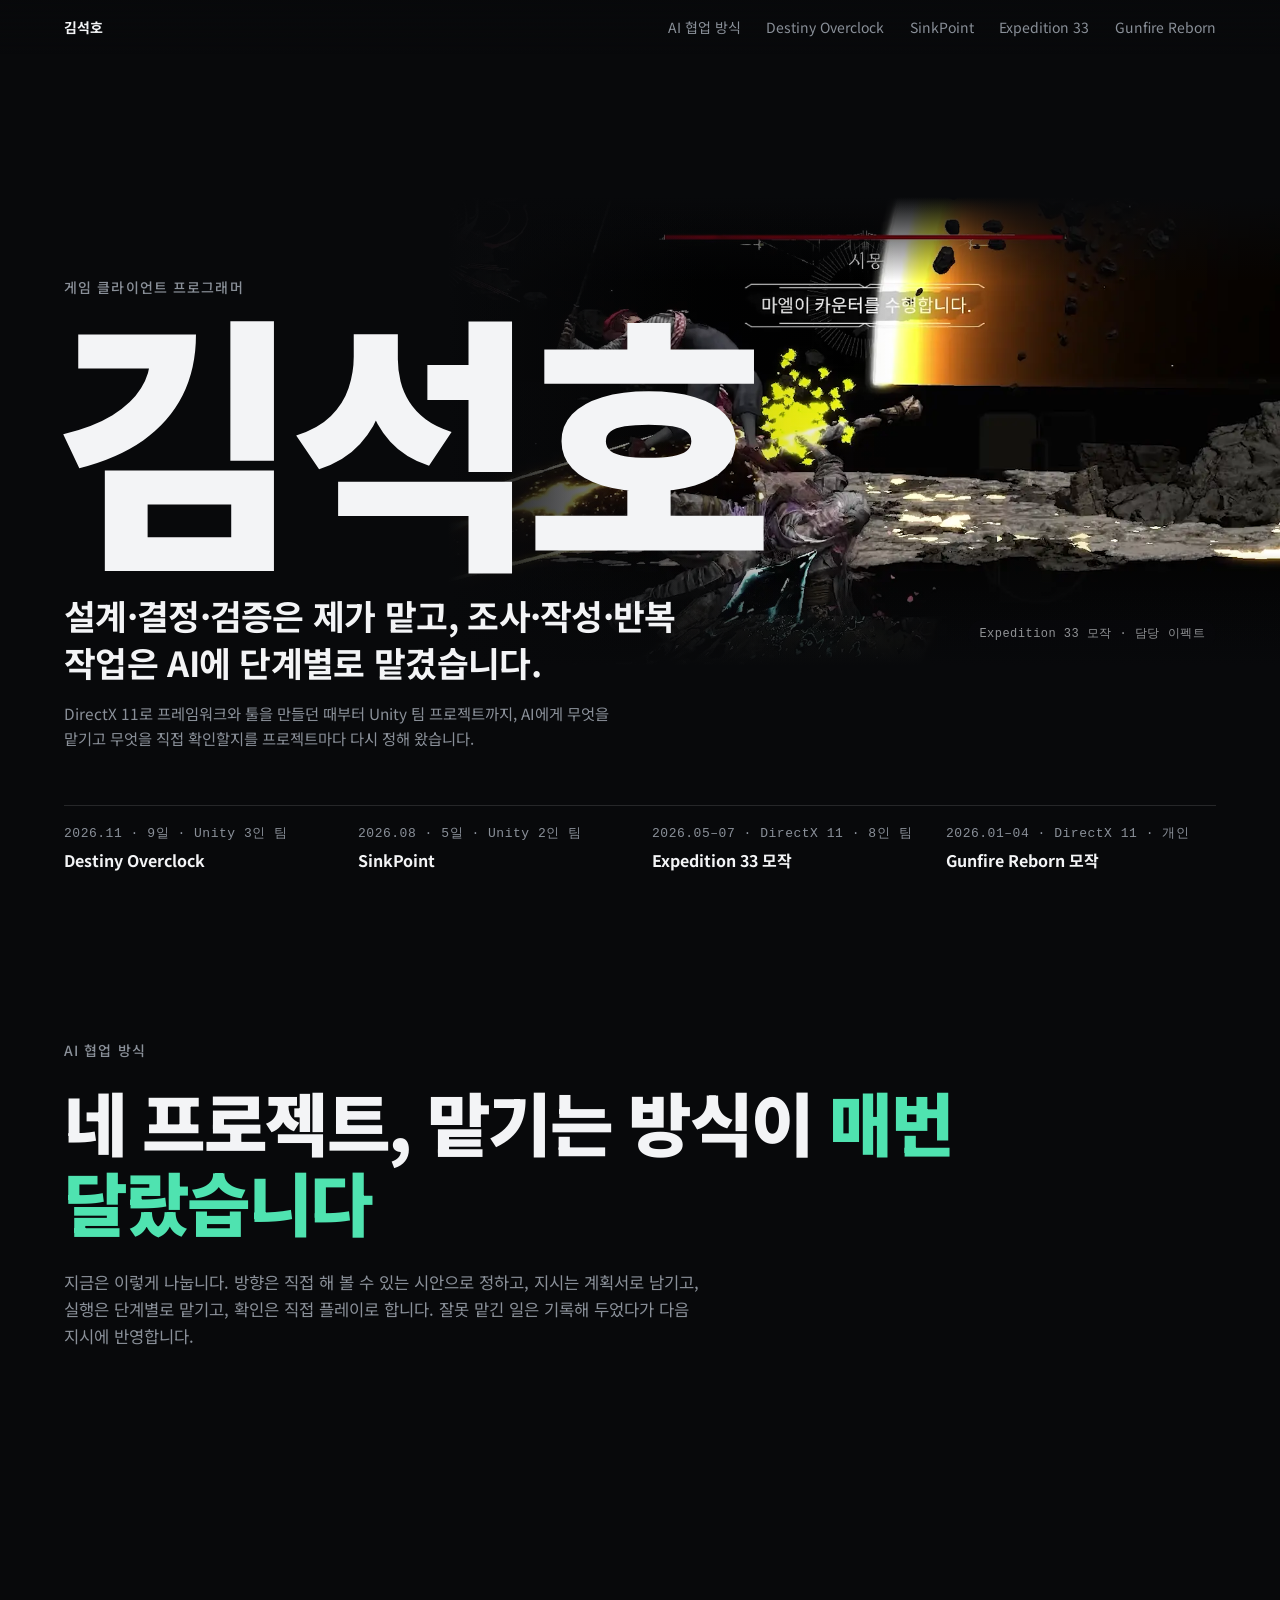
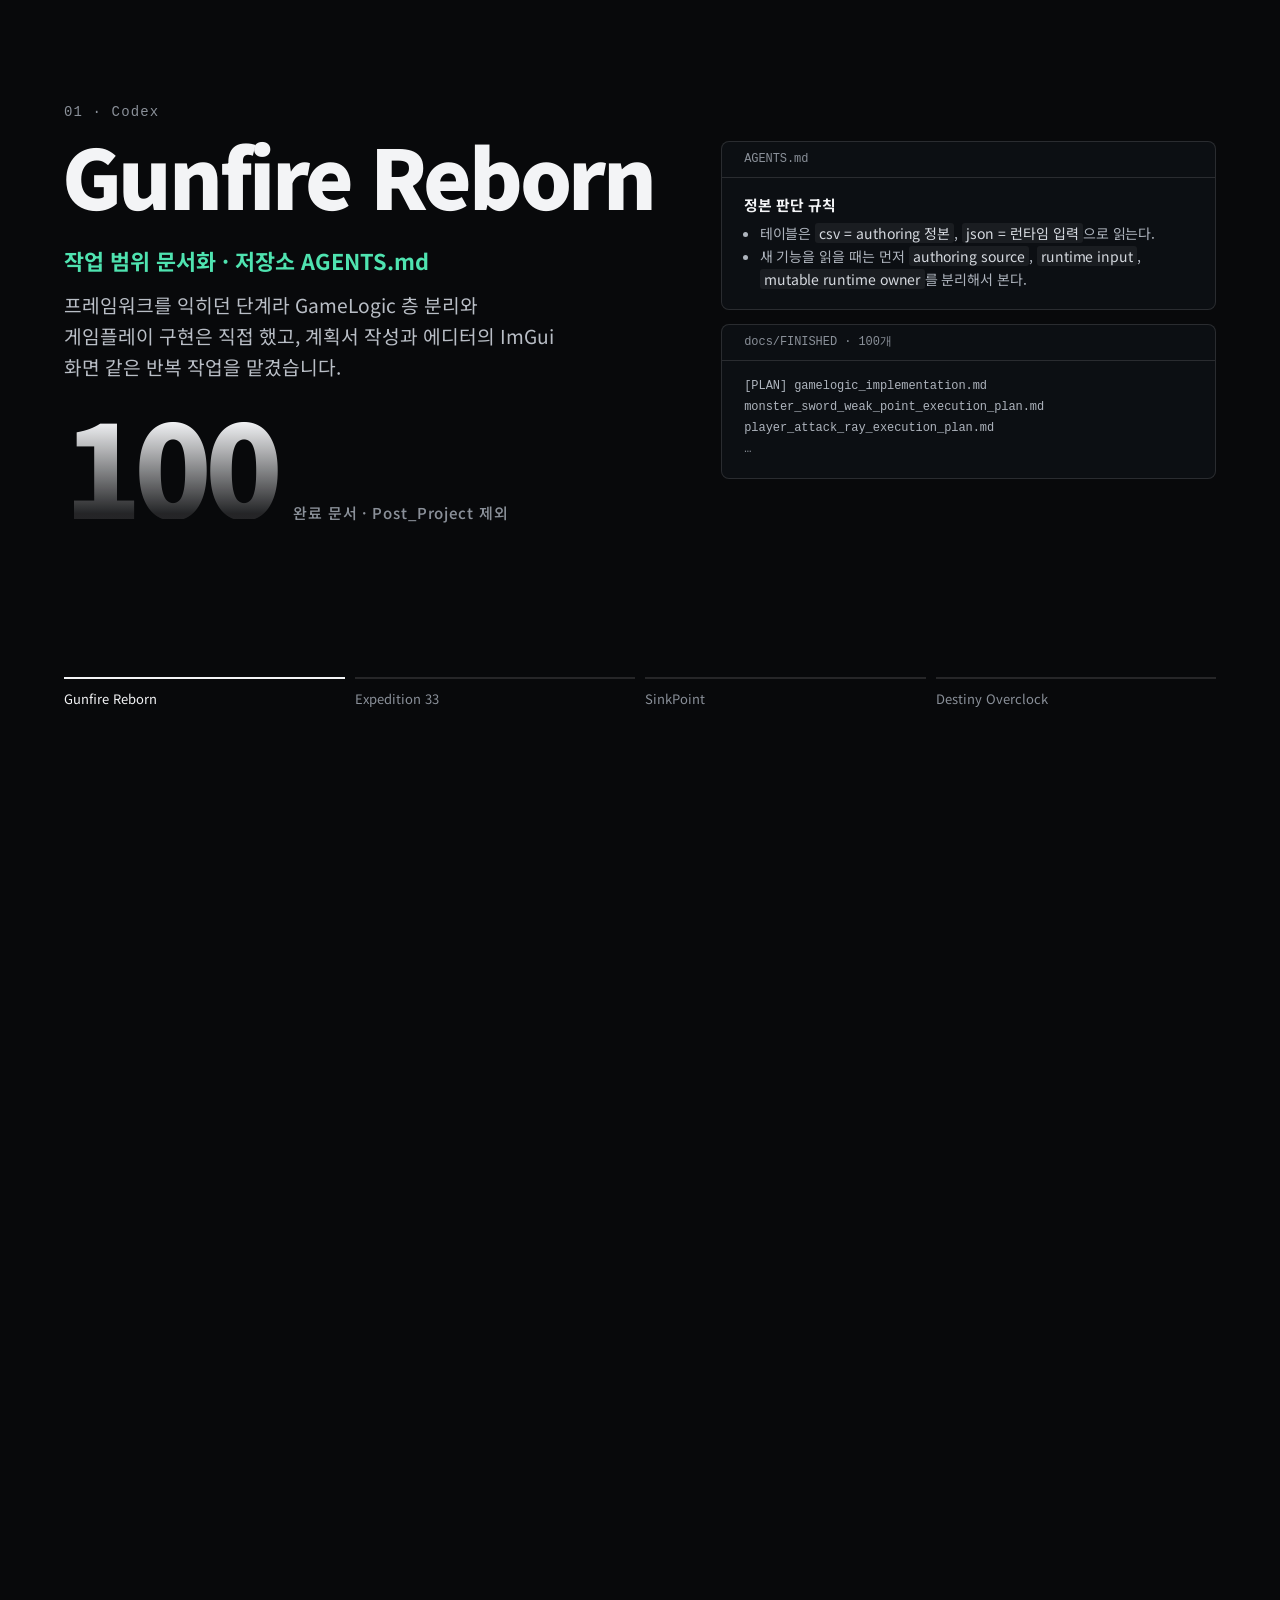
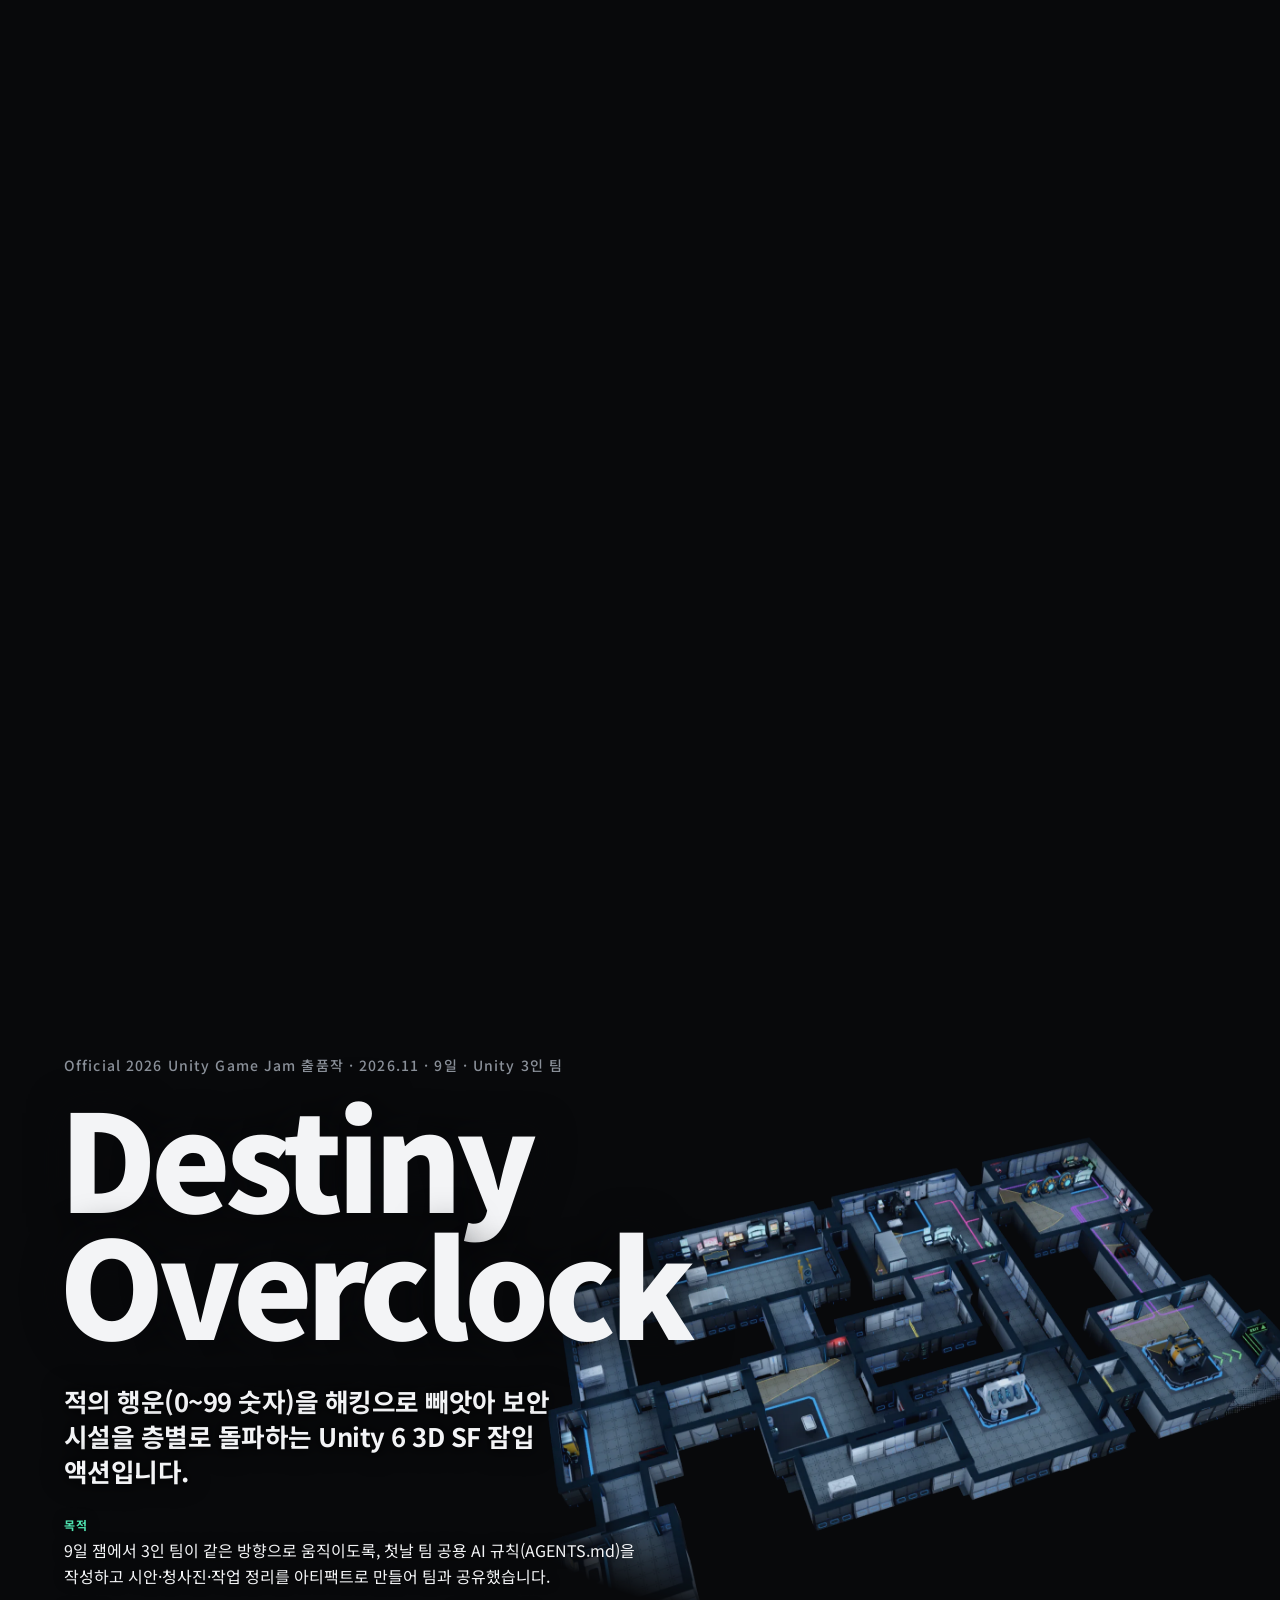
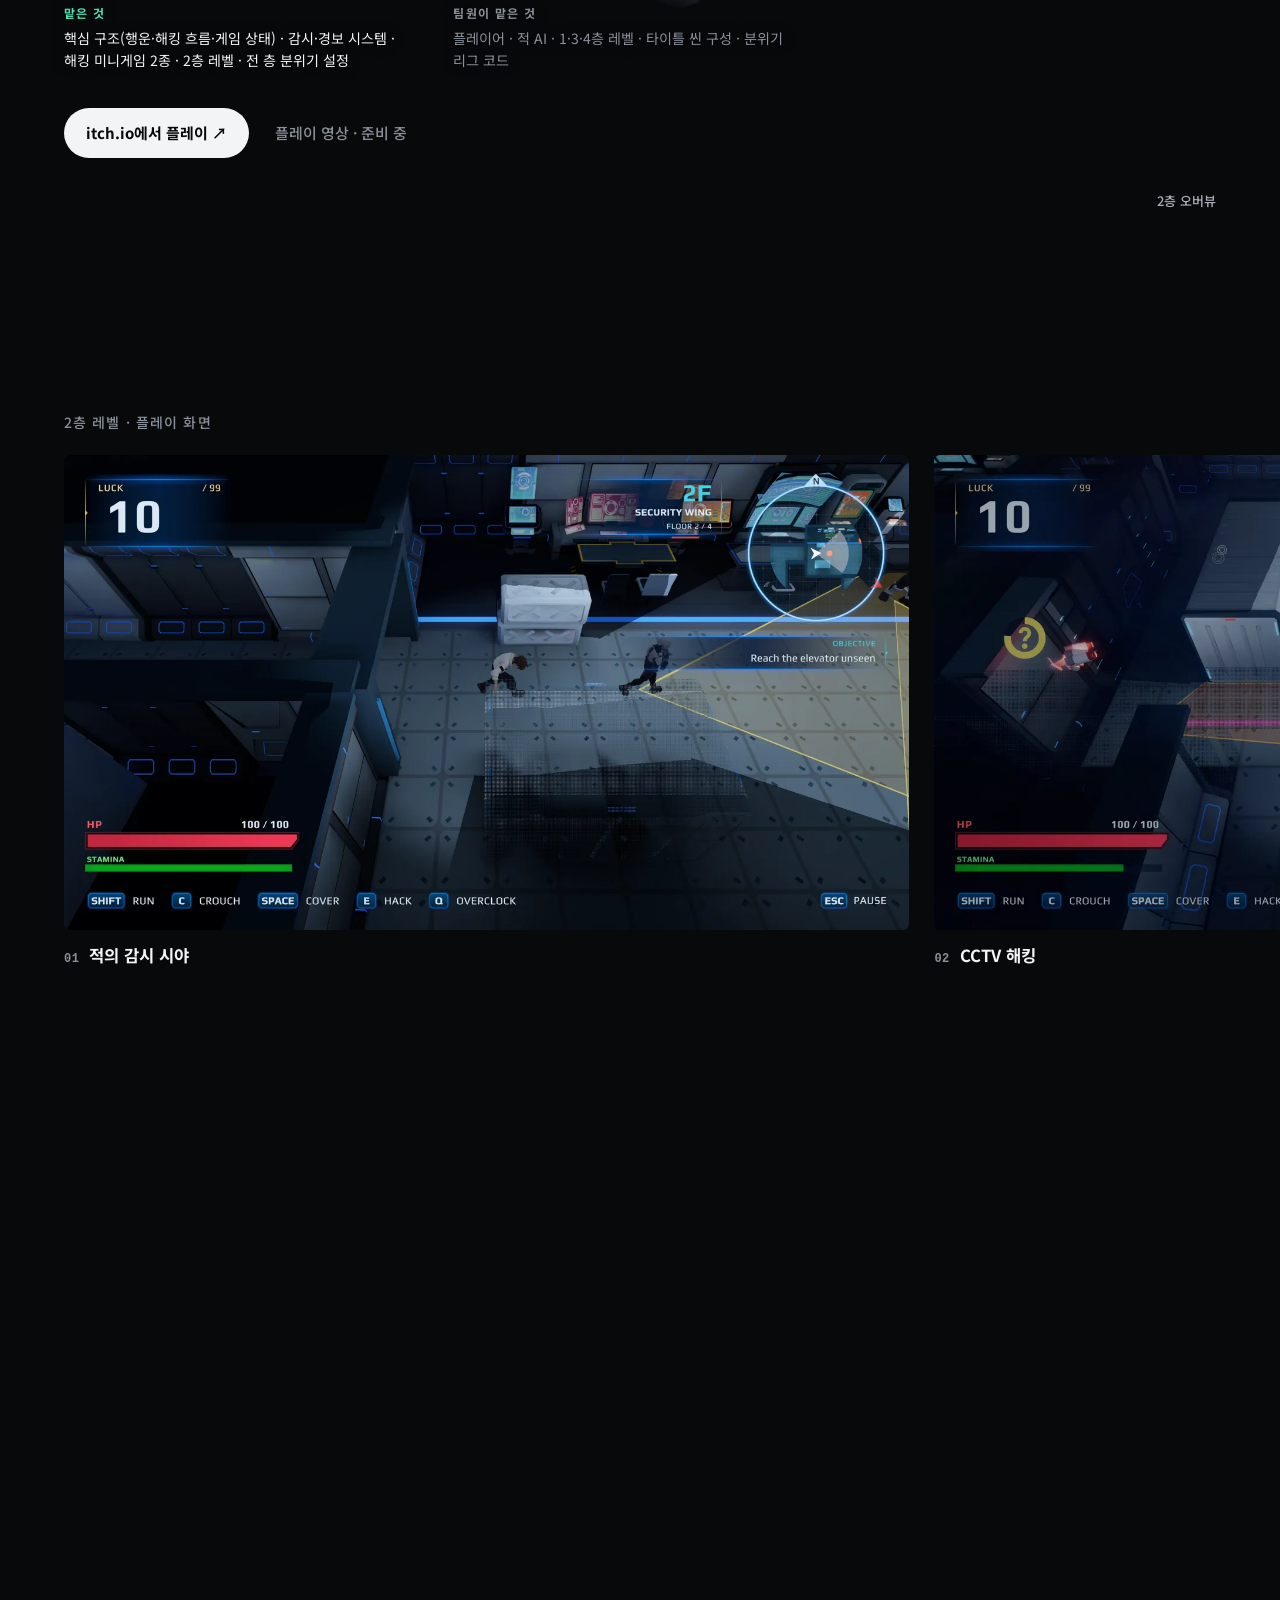
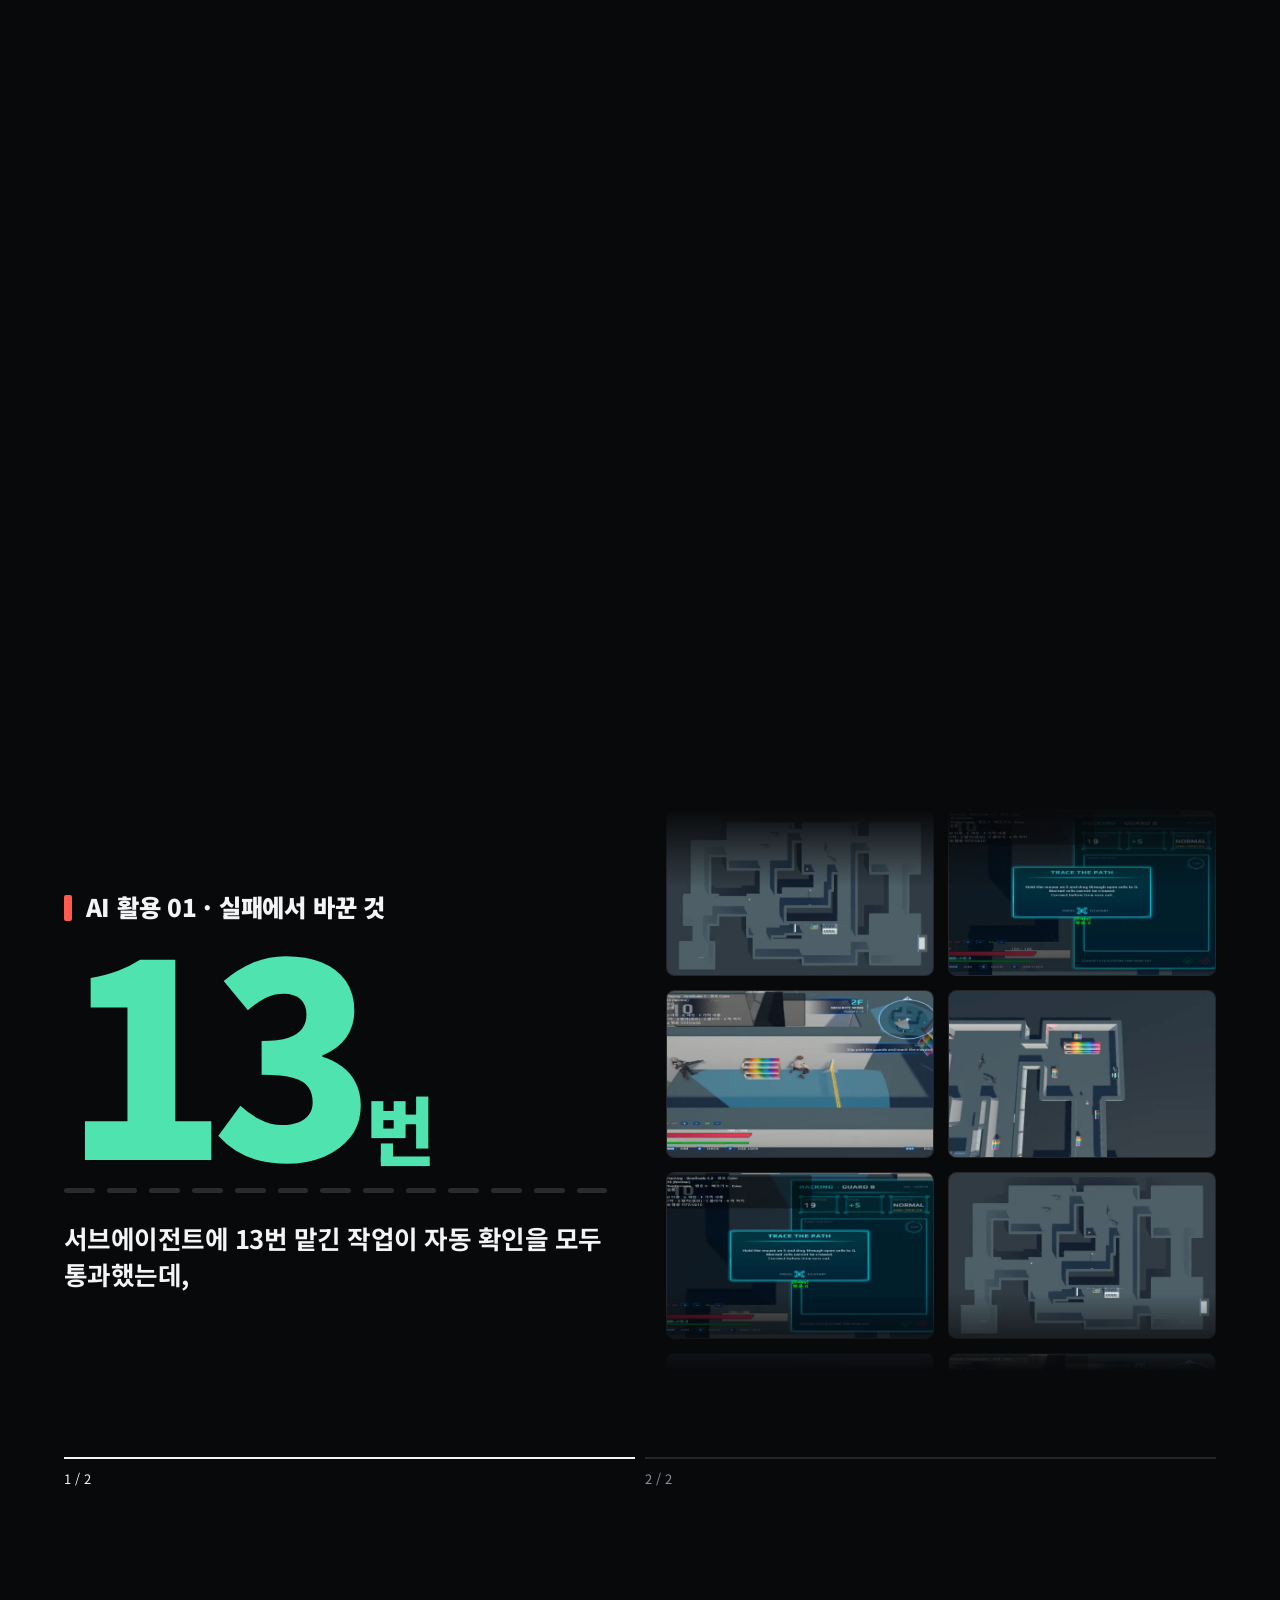
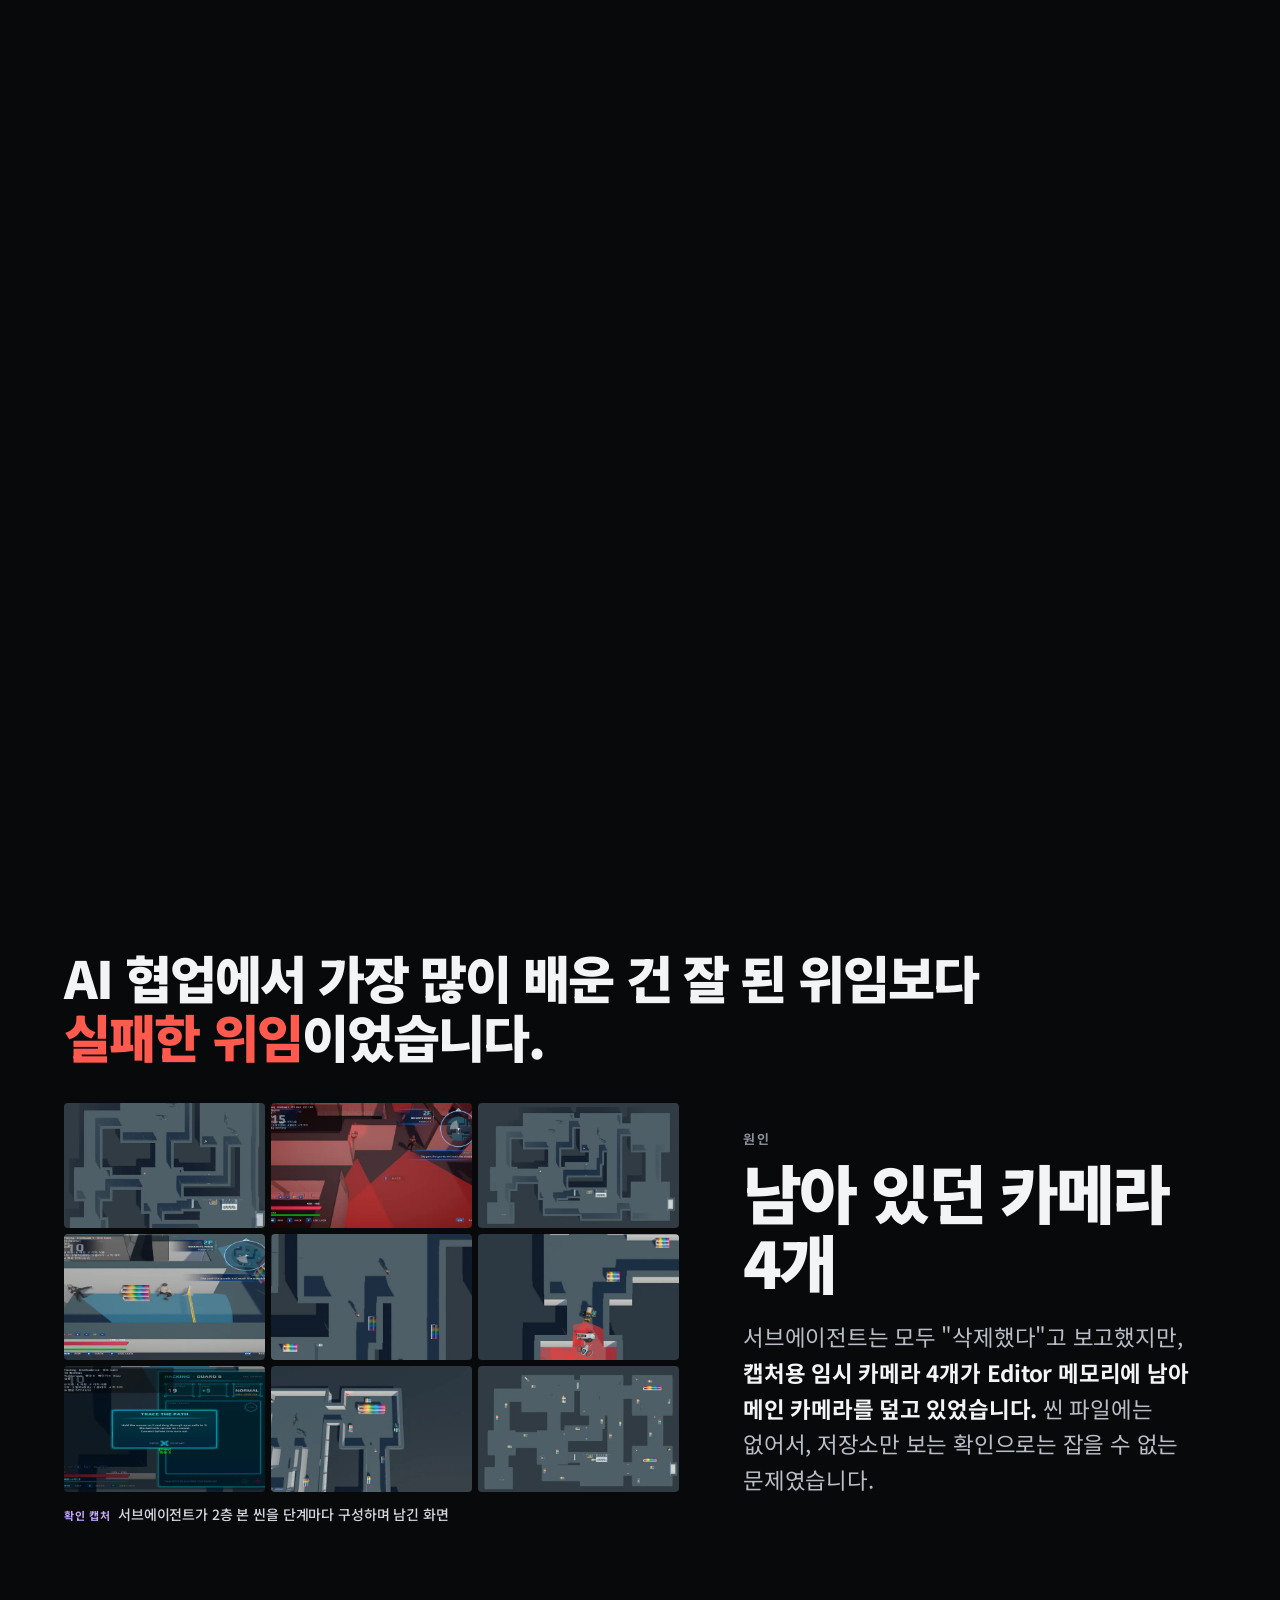
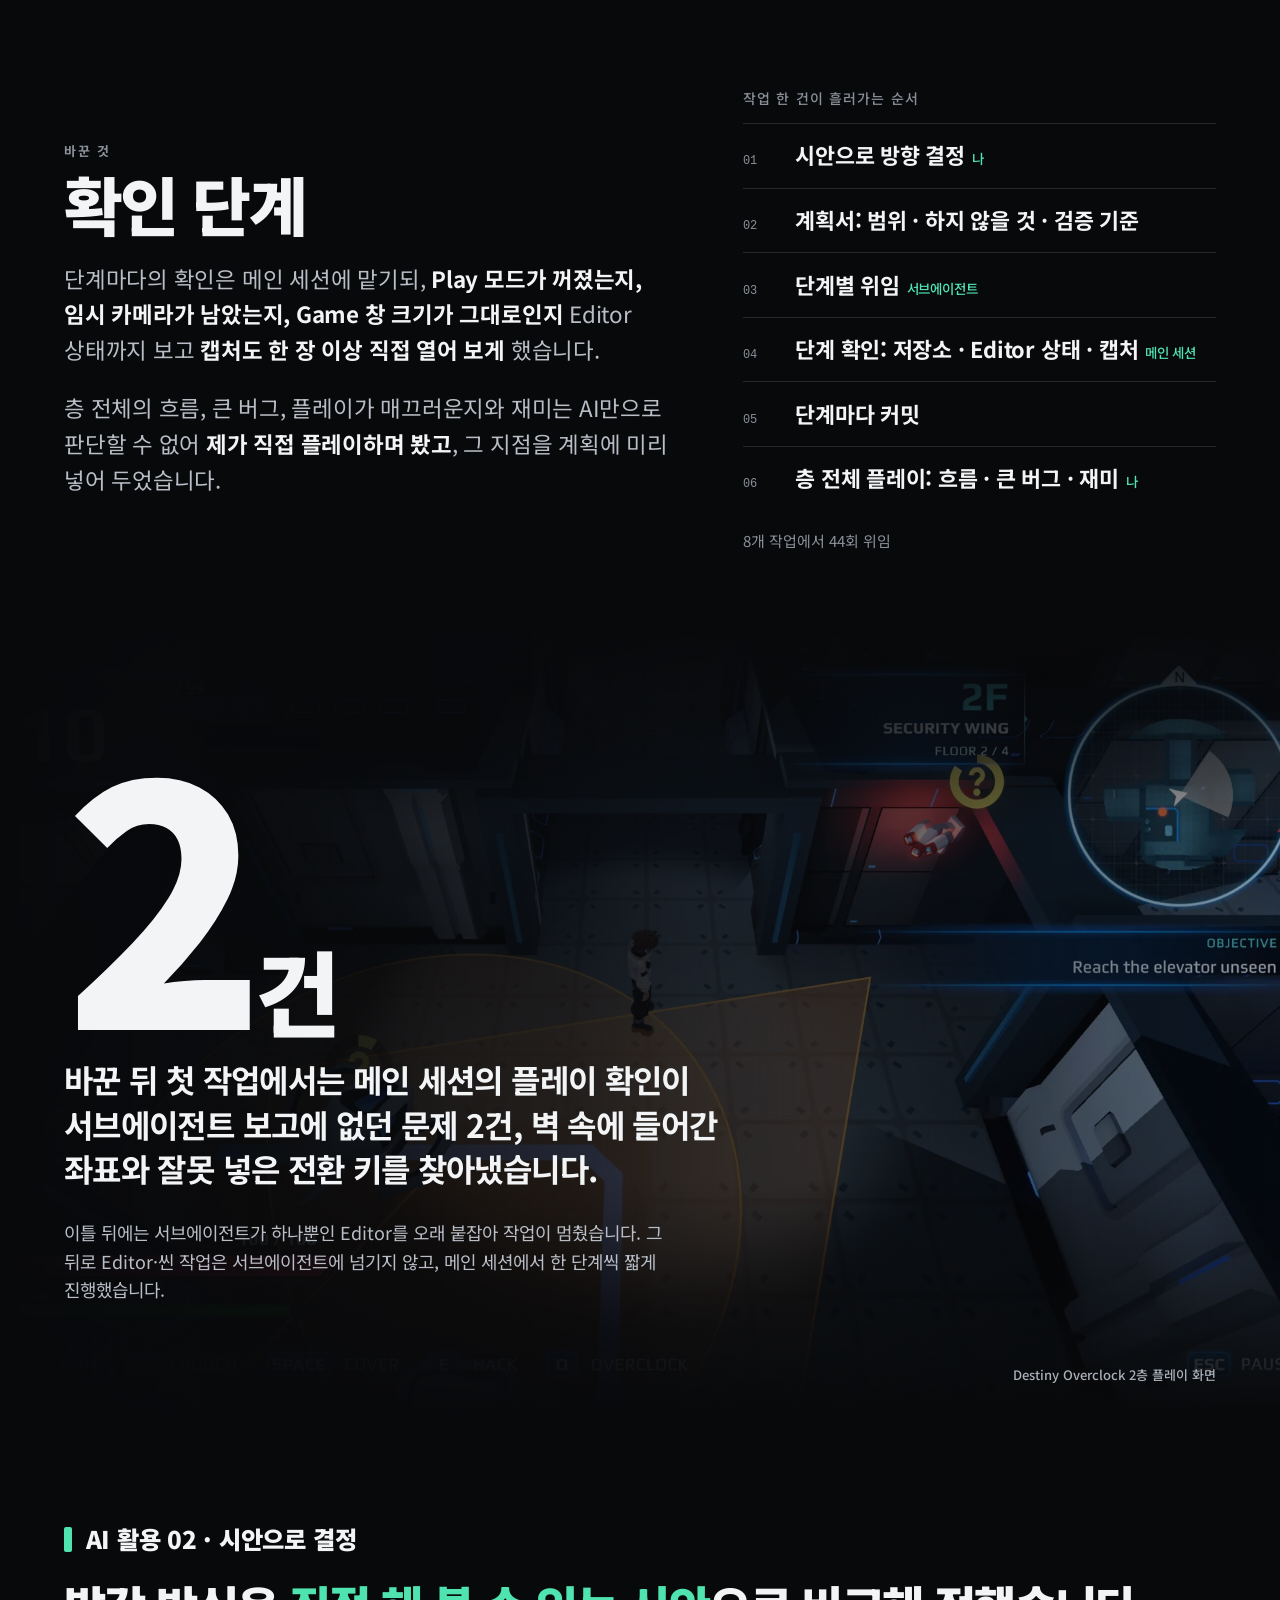
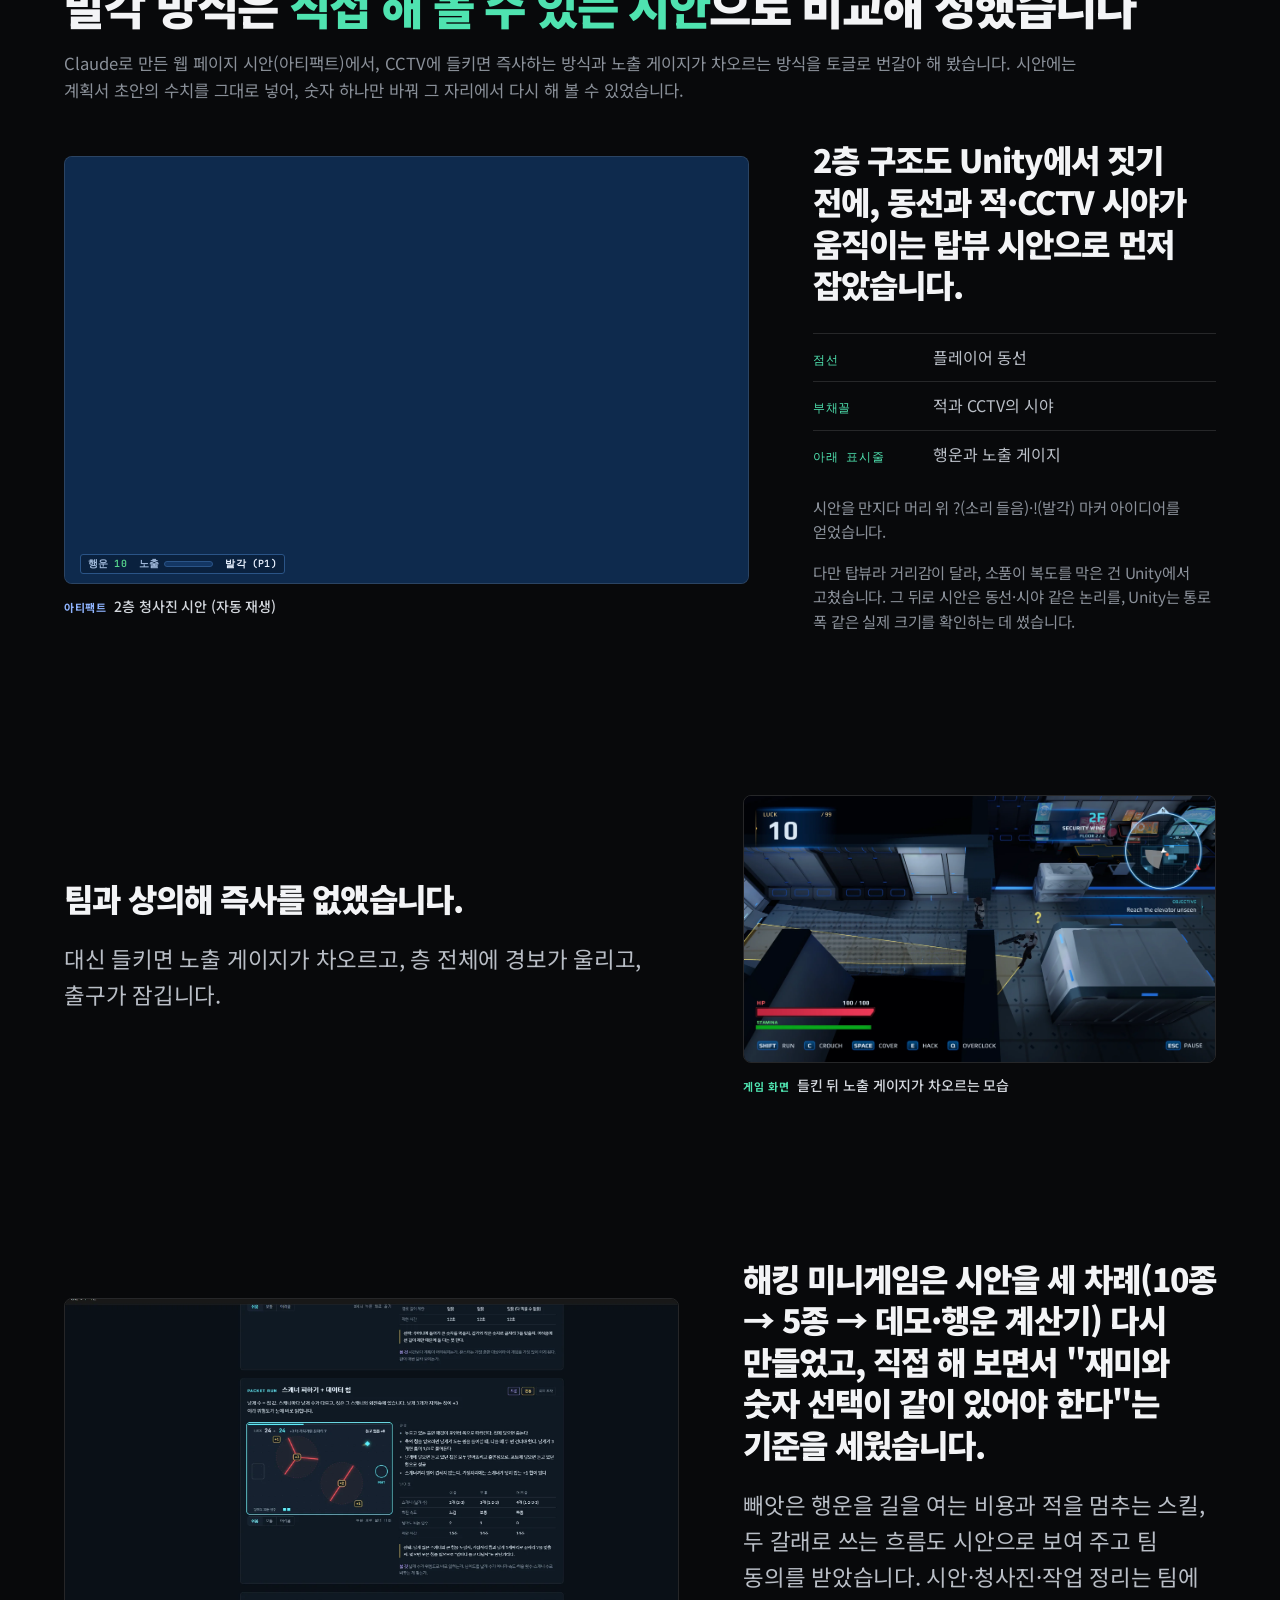
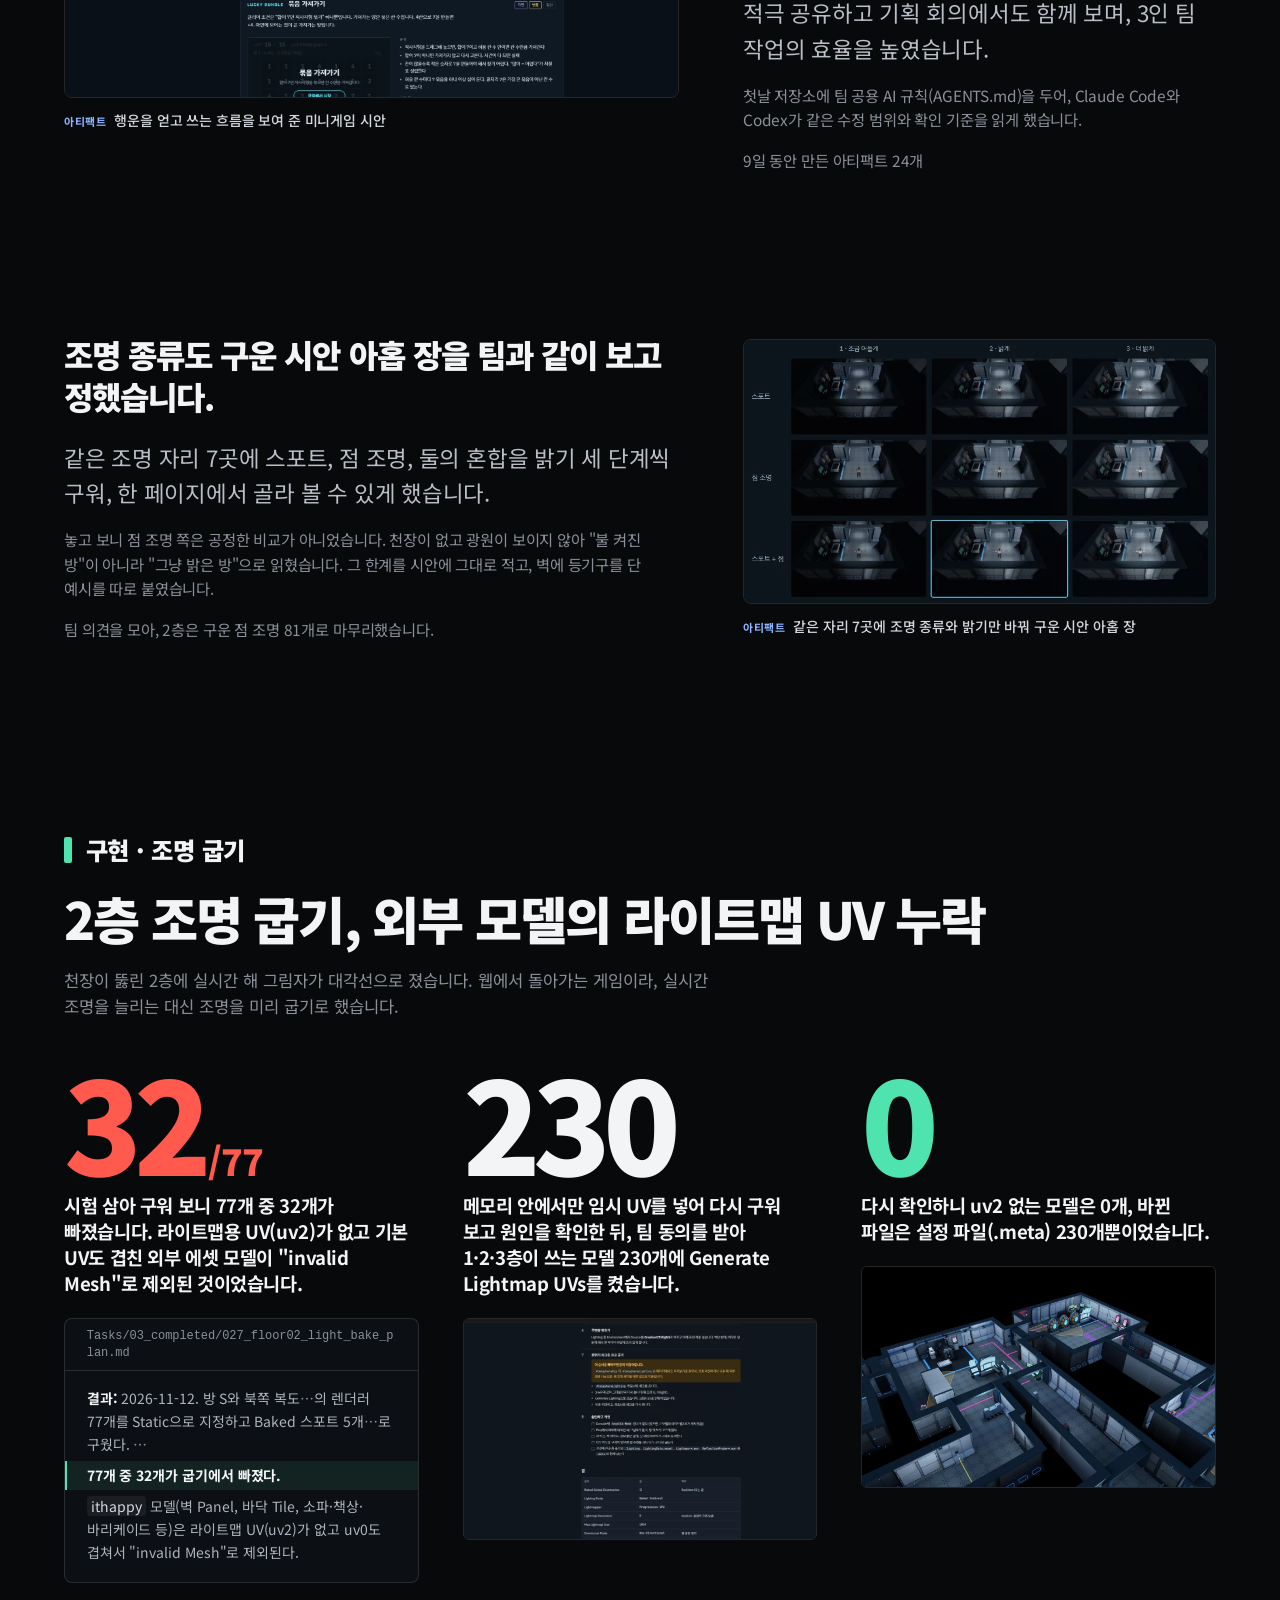
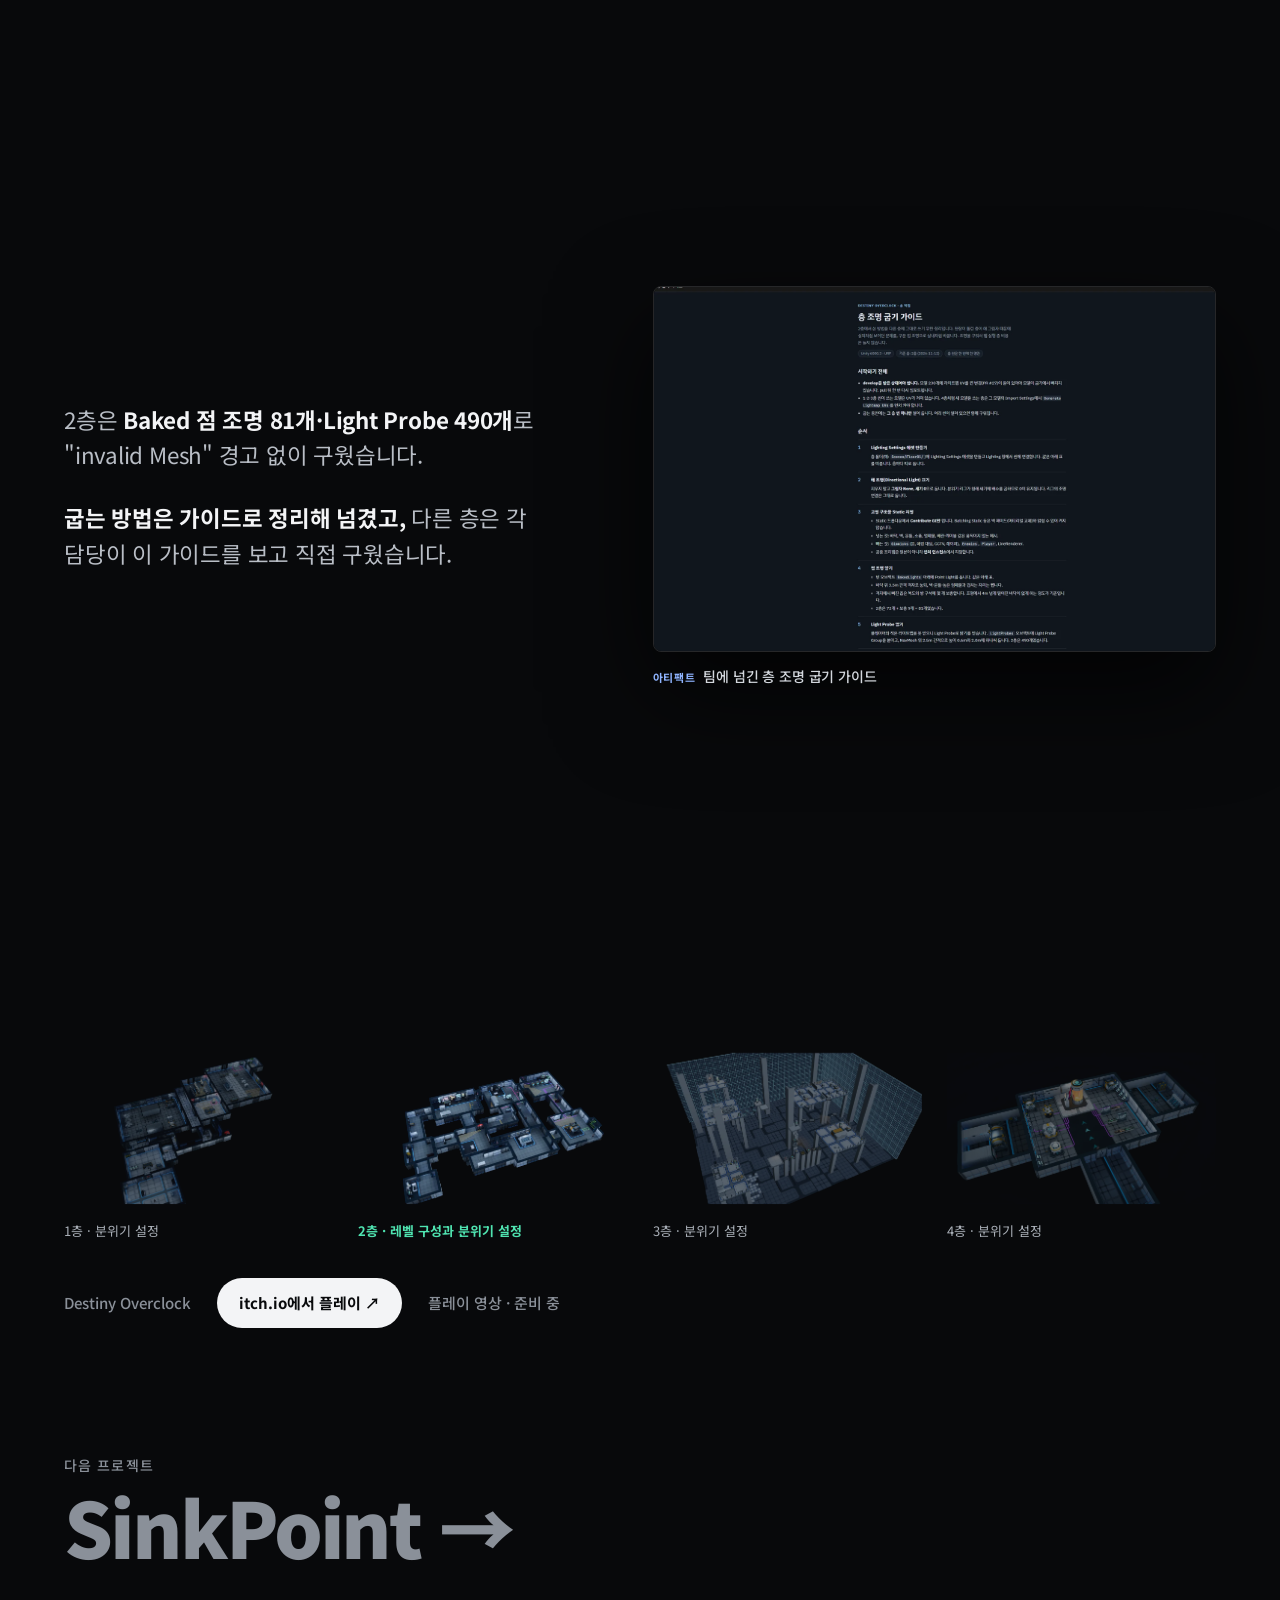
==== commit dece1079: "AI 포트폴리오: 표제를 네 프로젝트 모두 AI 활용/구현으로 통일하고, 첫 화면 정보 글씨와 DO·EX 화면 맞춤을 조정" ====
--- a/ai-portfolio/index.html
+++ b/ai-portfolio/index.html
@@ -50,8 +50,8 @@
 .lead{font-size:clamp(15px,1.2vw,18px);color:var(--mute);max-width:38em;margin-top:16px}
 .index{display:grid;grid-template-columns:repeat(4,1fr);gap:24px;margin-top:clamp(32px,6vh,72px);padding:18px 0 26px;border-top:1px solid var(--line);font-size:14px}
 .index a{display:block;color:var(--mute)}
-.index i{font-style:normal;display:block;font-size:11px;margin-bottom:2px}
-.index strong{color:var(--ink);font-weight:700;font-size:16px;display:block}
+.index i{font-style:normal;display:block;font-size:clamp(13px,.9vw,17px);margin-bottom:4px}
+.index strong{color:var(--ink);font-weight:700;font-size:clamp(16px,1.15vw,22px);display:block}
 
 /* 장면 도입 */
 .intro{min-height:60svh;display:flex;flex-direction:column;justify-content:center;padding:96px var(--gut) 48px}
@@ -65,6 +65,8 @@
 .intro.head{min-height:0;justify-content:flex-start;padding:clamp(72px,12vh,140px) var(--gut) 0}
 .intro.head h2{font-size:clamp(30px,4vw,64px);max-width:20em}
 .intro.head > p{margin-top:18px}
+.intro.head.long h2{max-width:none;font-size:clamp(30px,3.6vw,64px)}
+.intro.head.long > p{max-width:62em}
 .intro.head + .row,.intro.head + .trio{padding-top:clamp(24px,4vh,48px)}
 
 /* 스크롤 고정 무대: 장면이 겹쳐 있다가 스크롤에 따라 바뀐다 */
@@ -224,6 +226,8 @@
 .row .media{min-width:0}
 .row .media > img,.row .media > iframe{display:block;width:100%;height:auto;border-radius:8px;border:1px solid var(--line)}
 .row .media > iframe{aspect-ratio:16/10;background:#0e2a4d;pointer-events:none}
+/* 넓은 시안 칸: 제목 칸과 한 화면에 들어오도록 화면 높이에 맞춰 줄인다 */
+@media (min-width:801px){.row.wide .media > iframe{width:min(100%,max(480px,calc((100svh - 400px)*1.6)))}}
 .row .media > .tag{margin-top:12px}
 .row .txt h3{font-size:clamp(24px,2.5vw,40px);font-weight:900;line-height:1.3;letter-spacing:-.03em}
 .row .txt p + .k{margin-top:clamp(28px,5vh,56px)}
@@ -480,8 +484,10 @@
 .paper.ex-plan{margin-top:10px}
 
 /* E8 · 툴 화면 ↔ 게임 화면: 스크롤로 맞바꿈 */
-.ex-pair .ex-col{width:min(100%,calc((100svh - 250px)*2560/1392));text-align:left}
-.ex-pair .cap{font-size:clamp(18px,1.9vw,29px);max-width:none}
+.ex-pair .ex-col{width:min(100%,calc((100svh - 250px - clamp(150px,21vh,225px))*2560/1392));text-align:left}
+.ex-pair .cap{font-size:clamp(16px,1.5vw,23px);max-width:none;margin-top:clamp(12px,2vh,22px)}
+.ex-pair-h{font-size:clamp(24px,3vw,48px);font-weight:900;line-height:1.16;letter-spacing:-.035em}
+.ex-pair-p{color:var(--mute);margin:clamp(8px,1.4vh,14px) 0 clamp(12px,2vh,22px);font-size:clamp(14px,1.2vw,18px)}
 .ex-scroll .ex-b{object-fit:cover;clip-path:inset(0 100% 0 0)}
 .ex-scroll .ex-line{left:0;opacity:0}
 .ex-txt{display:grid}
@@ -698,7 +704,7 @@
   <div class="pin">
     <div class="layer duo">
       <div>
-      <div class="eyebrow cs hard">사례 01 · 실패에서 바꾼 것</div>
+      <div class="eyebrow cs hard">AI 활용 01 · 실패에서 바꾼 것</div>
       <div class="big pass">13<small>번</small></div>
       <div class="ticks" aria-hidden="true"></div>
       <p class="cap">서브에이전트에 13번 맡긴 작업이 자동 확인을 모두 통과했는데,</p>
@@ -707,7 +713,7 @@
     </div>
     <div class="layer duo">
       <div>
-      <div class="eyebrow cs hard">사례 01 · 실패에서 바꾼 것</div>
+      <div class="eyebrow cs hard">AI 활용 01 · 실패에서 바꾼 것</div>
       <div class="big fail">1<small>분</small></div>
       <p class="cap">직접 플레이한 지 1분도 안 돼, 화면이 시작 지점 벽에 고정된 걸 발견했습니다.</p>
       </div>
@@ -770,8 +776,8 @@
 </section>
 
 <!-- D5 · 사례 02 정리: 아티팩트 시안으로 발각 시스템을 정했다 -->
-<section class="intro head">
-  <div class="eyebrow">사례 02 · 시안으로 결정</div>
+<section class="intro head long">
+  <div class="eyebrow">AI 활용 02 · 시안으로 결정</div>
   <h2>발각 방식은 <u>직접 해 볼 수 있는 시안</u>으로 비교해 정했습니다</h2>
   <p>Claude로 만든 웹 페이지 시안(아티팩트)에서, CCTV에 들키면 즉사하는 방식과 노출 게이지가 차오르는 방식을 토글로 번갈아 해 봤습니다. 시안에는 계획서 초안의 수치를 그대로 넣어, 숫자 하나만 바꿔 그 자리에서 다시 해 볼 수 있었습니다.</p>
 </section>
@@ -832,7 +838,7 @@
 
 <!-- D6 · 난관: 2층 조명 굽기 -->
 <section class="intro head">
-  <div class="eyebrow hard">난관과 해결</div>
+  <div class="eyebrow">구현 · 조명 굽기</div>
   <h2>2층 조명 굽기, 외부 모델의 라이트맵 UV 누락</h2>
   <p>천장이 뚫린 2층에 실시간 해 그림자가 대각선으로 졌습니다. 웹에서 돌아가는 게임이라, 실시간 조명을 늘리는 대신 조명을 미리 굽기로 했습니다.</p>
 </section>
@@ -935,7 +941,7 @@
 
 <!-- S3 · 사례 01: 범위를 정해 맡긴 Unity MCP -->
 <section class="intro head" data-p="sp">
-  <div class="eyebrow">사례 01 · 처음 써 본 Unity MCP</div>
+  <div class="eyebrow">AI 활용 01 · 처음 써 본 Unity MCP</div>
   <h2>처음 써 본 Unity MCP, <u>범위부터 정했습니다</u></h2>
   <p>Unity MCP는 이때 처음 썼습니다. AI가 Unity 에디터를 직접 다룰 수 있게 되면서 씬 복제, 프리팹 생성, 참조 연결, 플레이 실행까지 맡겼고, 저는 그만큼 직접 플레이하며 세부를 다듬었습니다.</p>
 </section>
@@ -956,7 +962,7 @@
 
 <!-- S4 · 난관: 방향성 중력에서 플레이어·카메라·물리 정렬 -->
 <section class="intro head" data-p="sp">
-  <div class="eyebrow hard">난관과 해결</div>
+  <div class="eyebrow">AI 활용 02 · 요청 밖 변경 되돌리기</div>
   <h2>AI가 에디터를 직접 만지자, <u>요청하지 않은 변경을 찾아 되돌리는 일</u>이 생겼습니다</h2>
 </section>
 
@@ -977,7 +983,7 @@
 
 <!-- S4b · 구현: 방향성 중력 -->
 <section class="intro head" data-p="sp">
-  <div class="eyebrow">직접 다듬은 구현</div>
+  <div class="eyebrow">구현 · 방향성 중력</div>
   <h2>방향성 중력에서 플레이어·카메라·물리 정렬</h2>
   <p>중력 방향이 바뀌면 '위'가 어디인지를 이동, 물리, 캐릭터 모습, 카메라가 각자 다르게 알고 있었습니다.</p>
 </section>
@@ -1162,18 +1168,14 @@
   </div>
 </section>
 
-<!-- E7b · 팀이 쓰는 툴 -->
-<section class="intro head" data-p="ex">
-  <div class="eyebrow">구현 · 팀이 쓰는 툴</div>
-  <h2>EffectEditor 저작 데이터와 게임 Runtime 연결</h2>
-  <p>툴에서 본 이펙트와 게임에서 나오는 이펙트가 다르면 툴을 믿을 수 없습니다. 그래서 툴과 게임이 같은 데이터를 읽게 해야 했습니다.</p>
-</section>
-
-<!-- E8 · 난관 해결: 툴 화면 ↔ 게임 화면 맞바꿈 (스크롤) -->
+<!-- E7b~E8 · 팀이 쓰는 툴: 제목 + 툴 화면 ↔ 게임 화면 맞바꿈 (스크롤, 제목까지 한 화면) -->
 <section class="stage" data-p="ex" style="height:240vh" data-m-steps="0,1" data-m-labels="에디터|게임 화면">
   <div class="pin">
     <div class="layer ex-pair">
       <div class="ex-col">
+        <div class="eyebrow cs">구현 · 팀이 쓰는 툴</div>
+        <h2 class="ex-pair-h">EffectEditor 저작 데이터와 게임 Runtime 연결</h2>
+        <p class="ex-pair-p">툴에서 본 이펙트와 게임에서 나오는 이펙트가 다르면 툴을 믿을 수 없습니다. 그래서 툴과 게임이 같은 데이터를 읽게 해야 했습니다.</p>
         <div class="ex-swap ex-scroll">
           <img src="assets/img/ex/effect_editor_overview.webp" alt="" loading="lazy">
           <img class="ex-b" src="assets/img/ex/ingame_skill_effect.webp" alt="" loading="lazy">
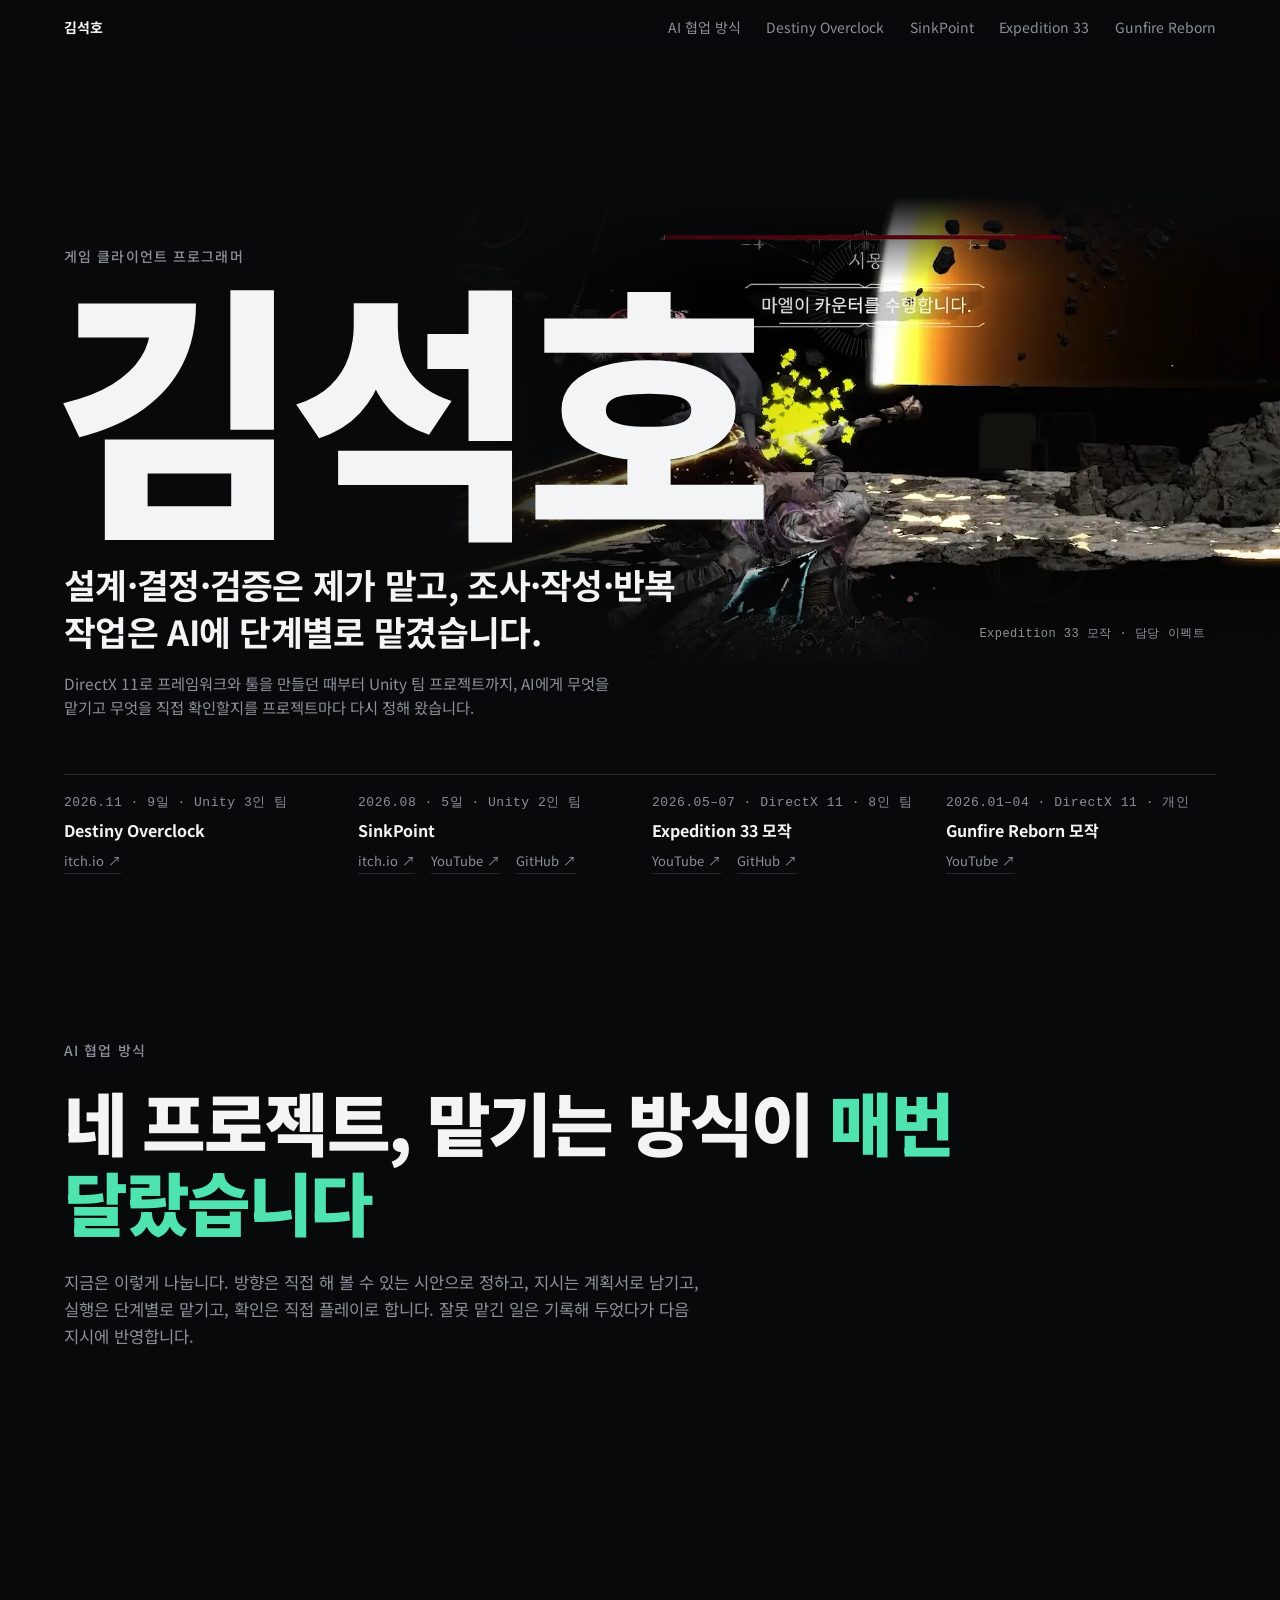
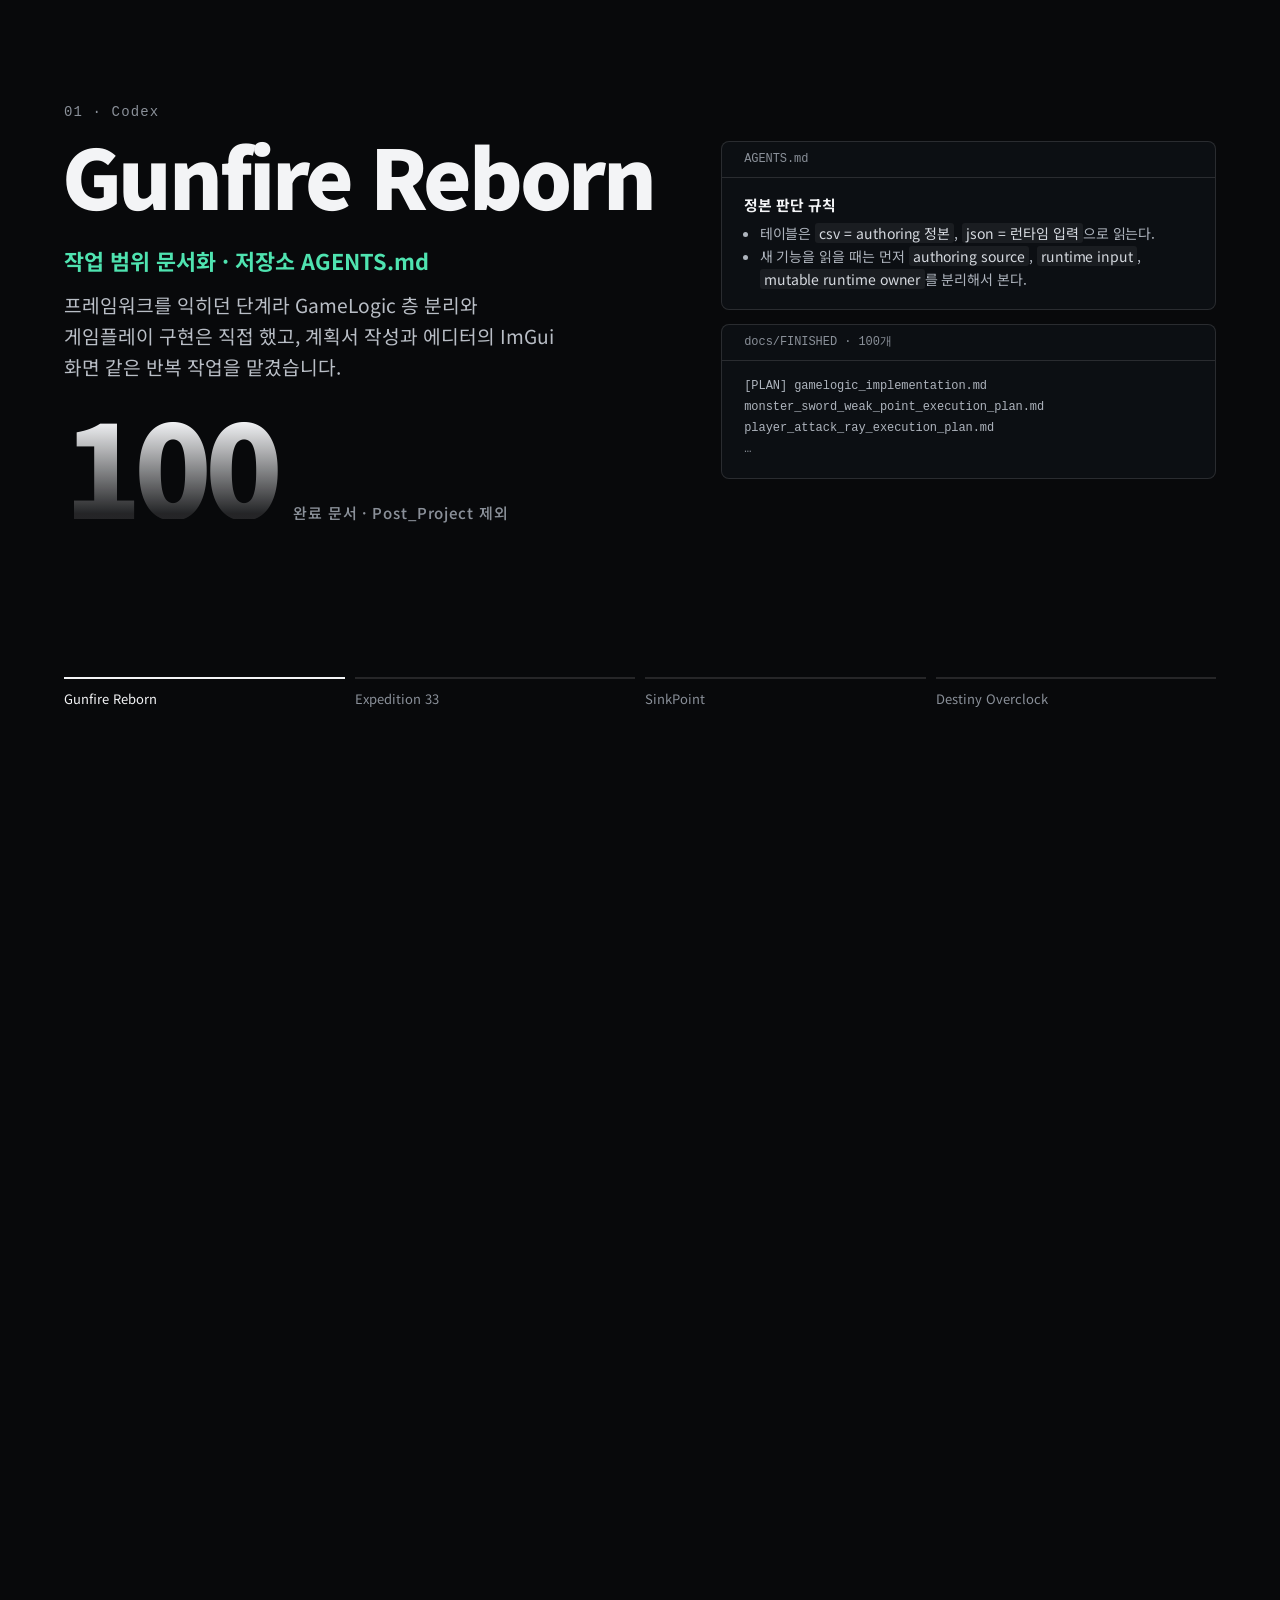
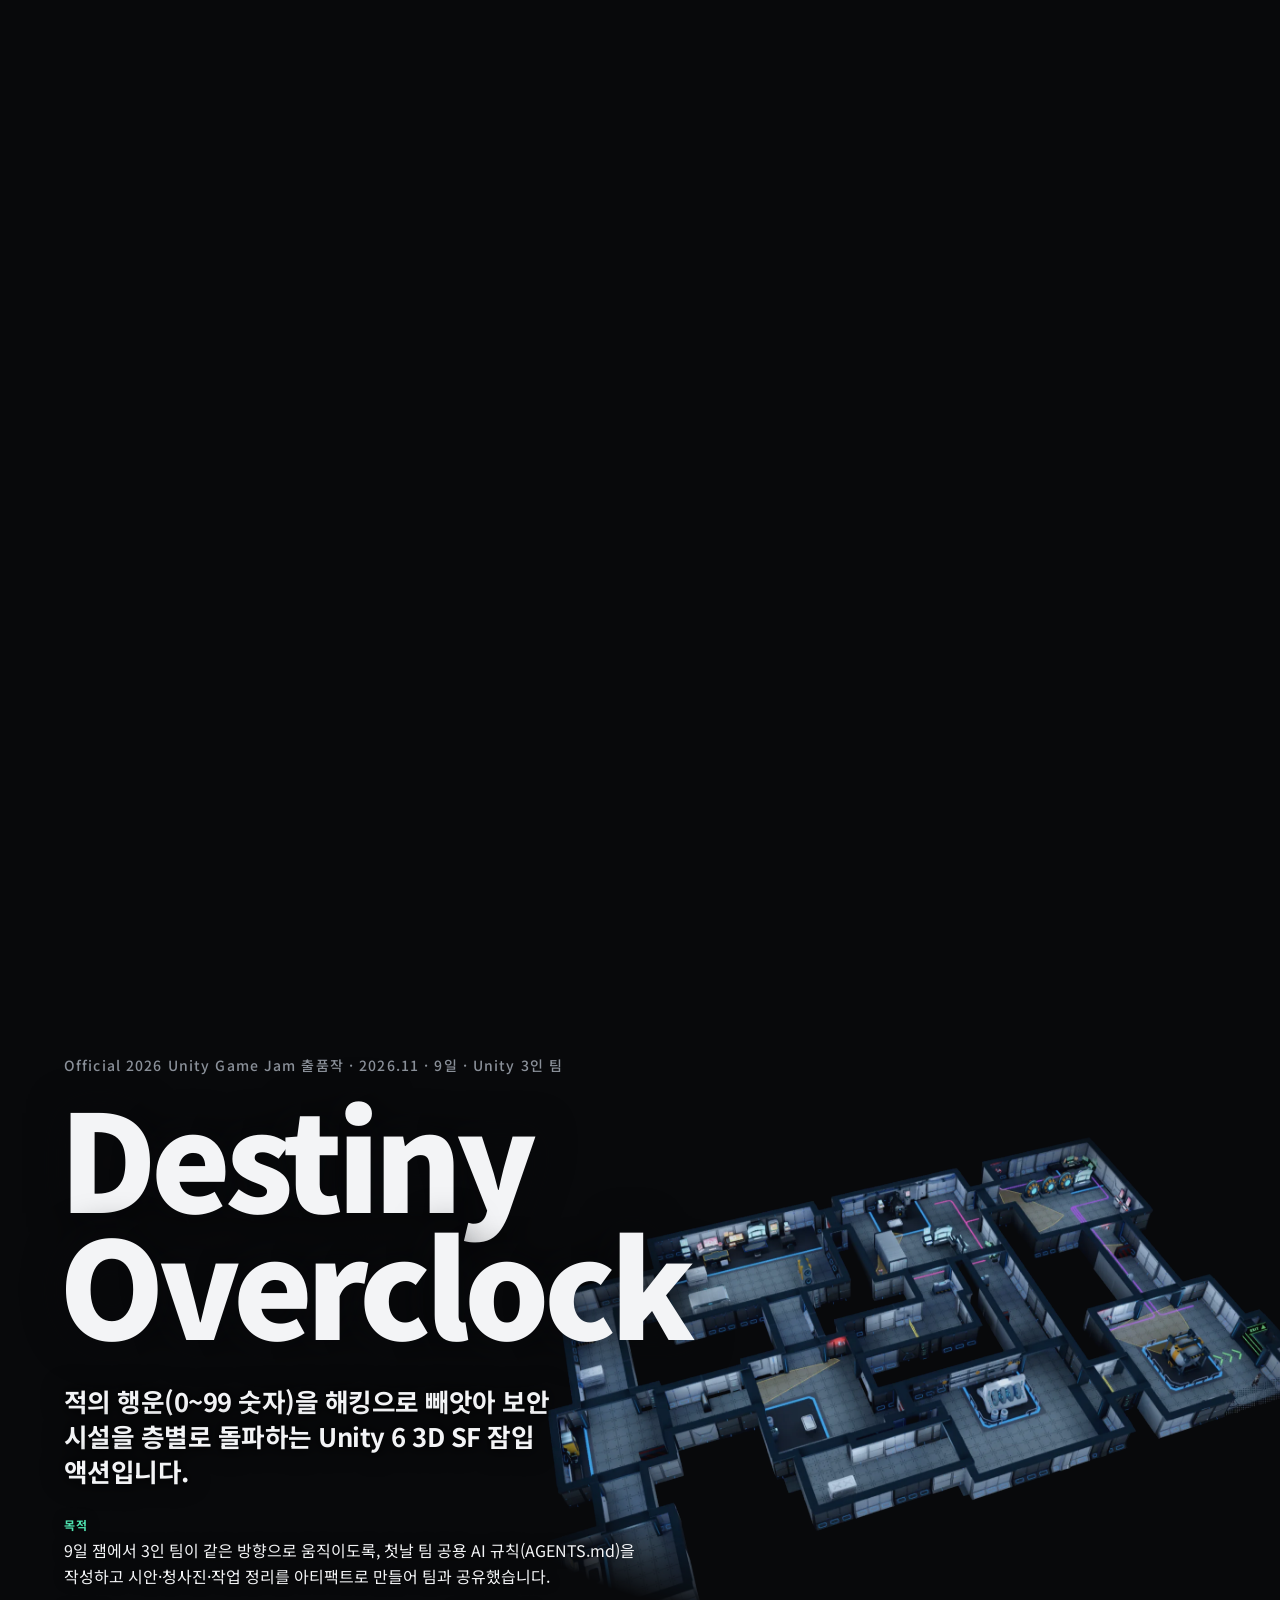
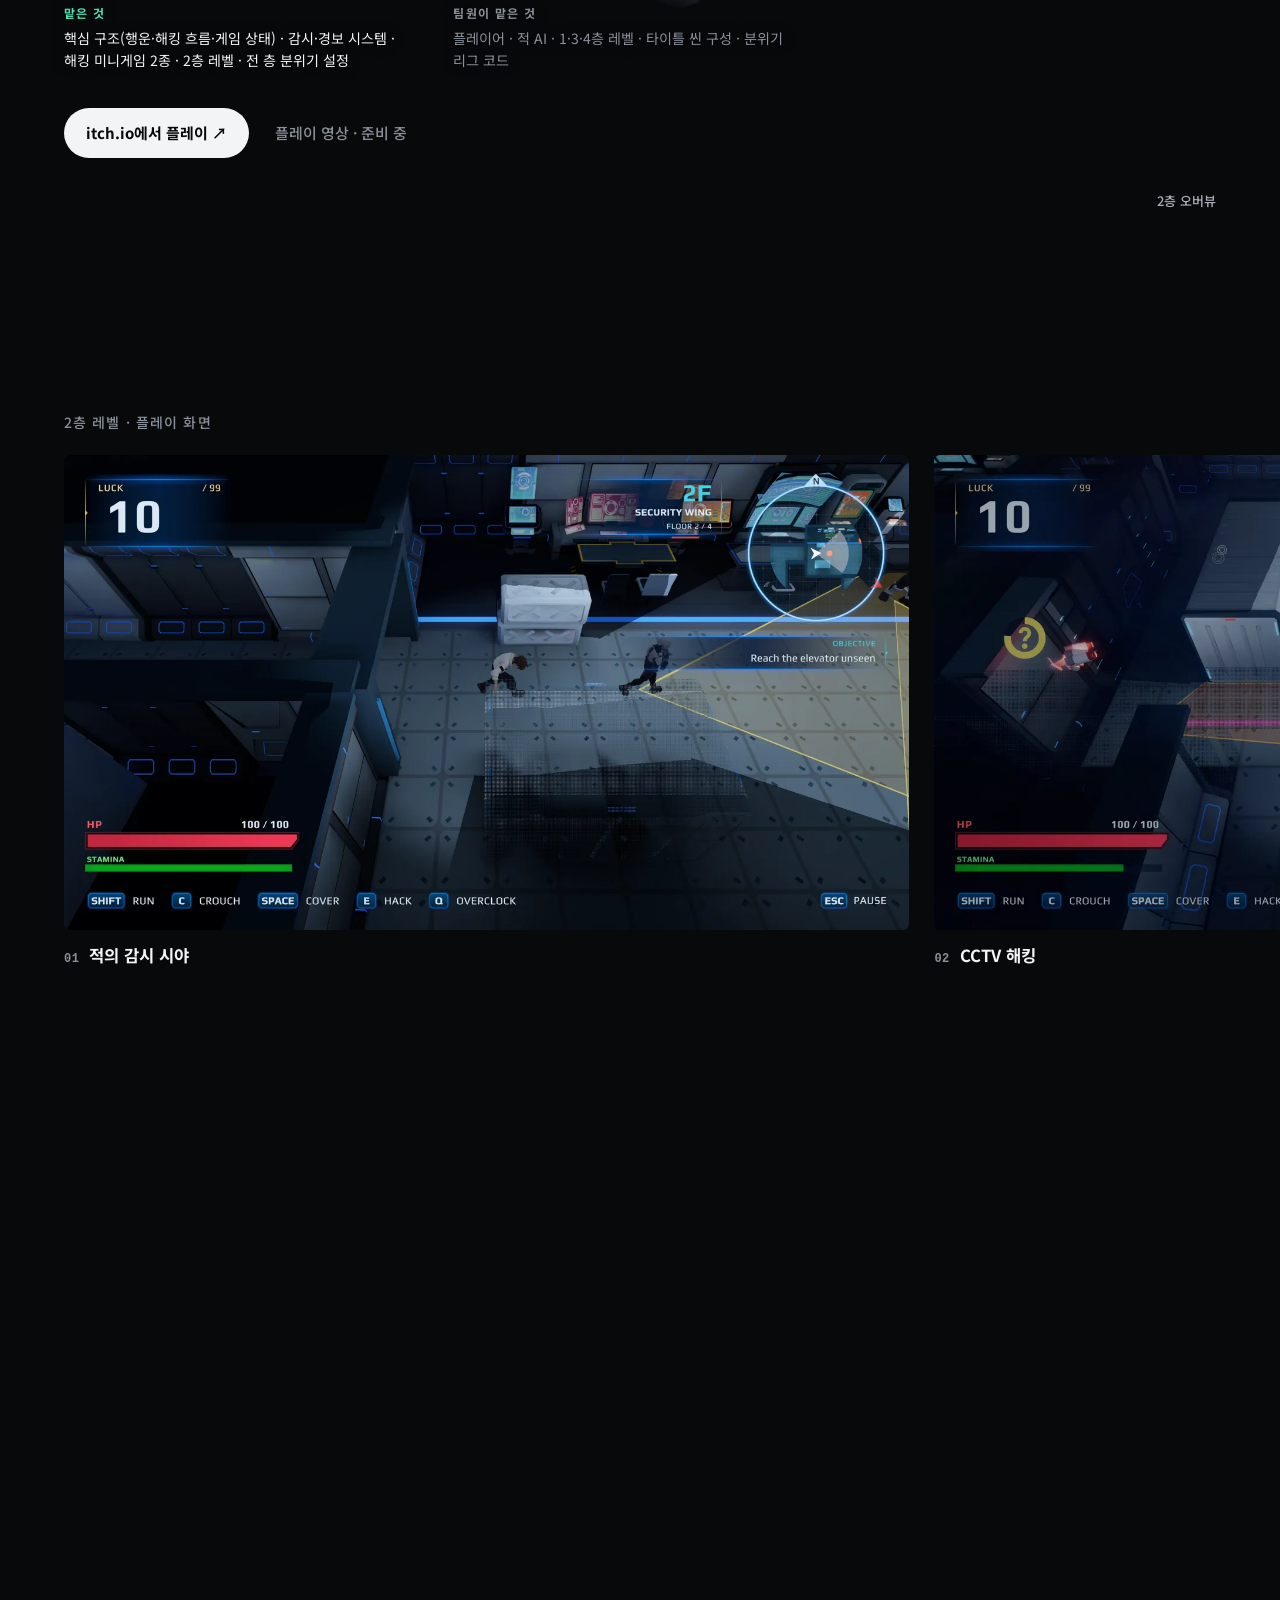
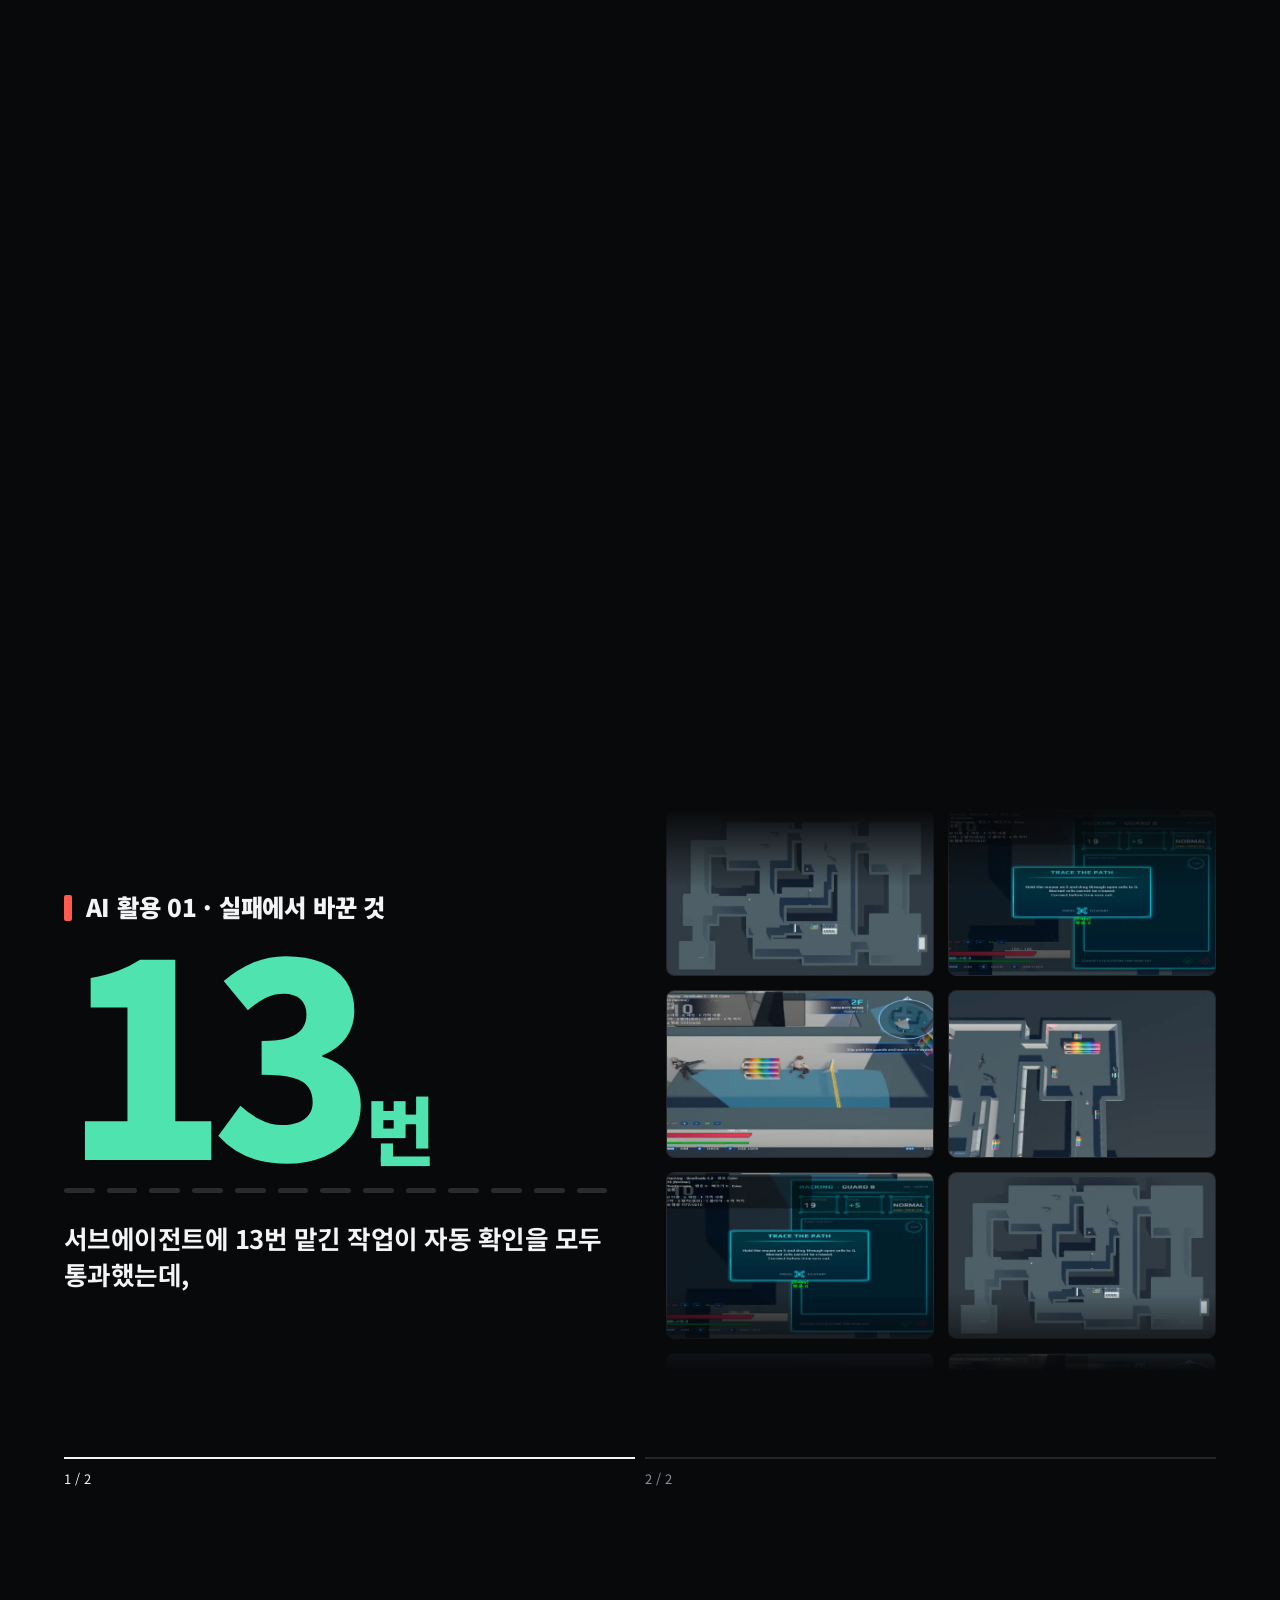
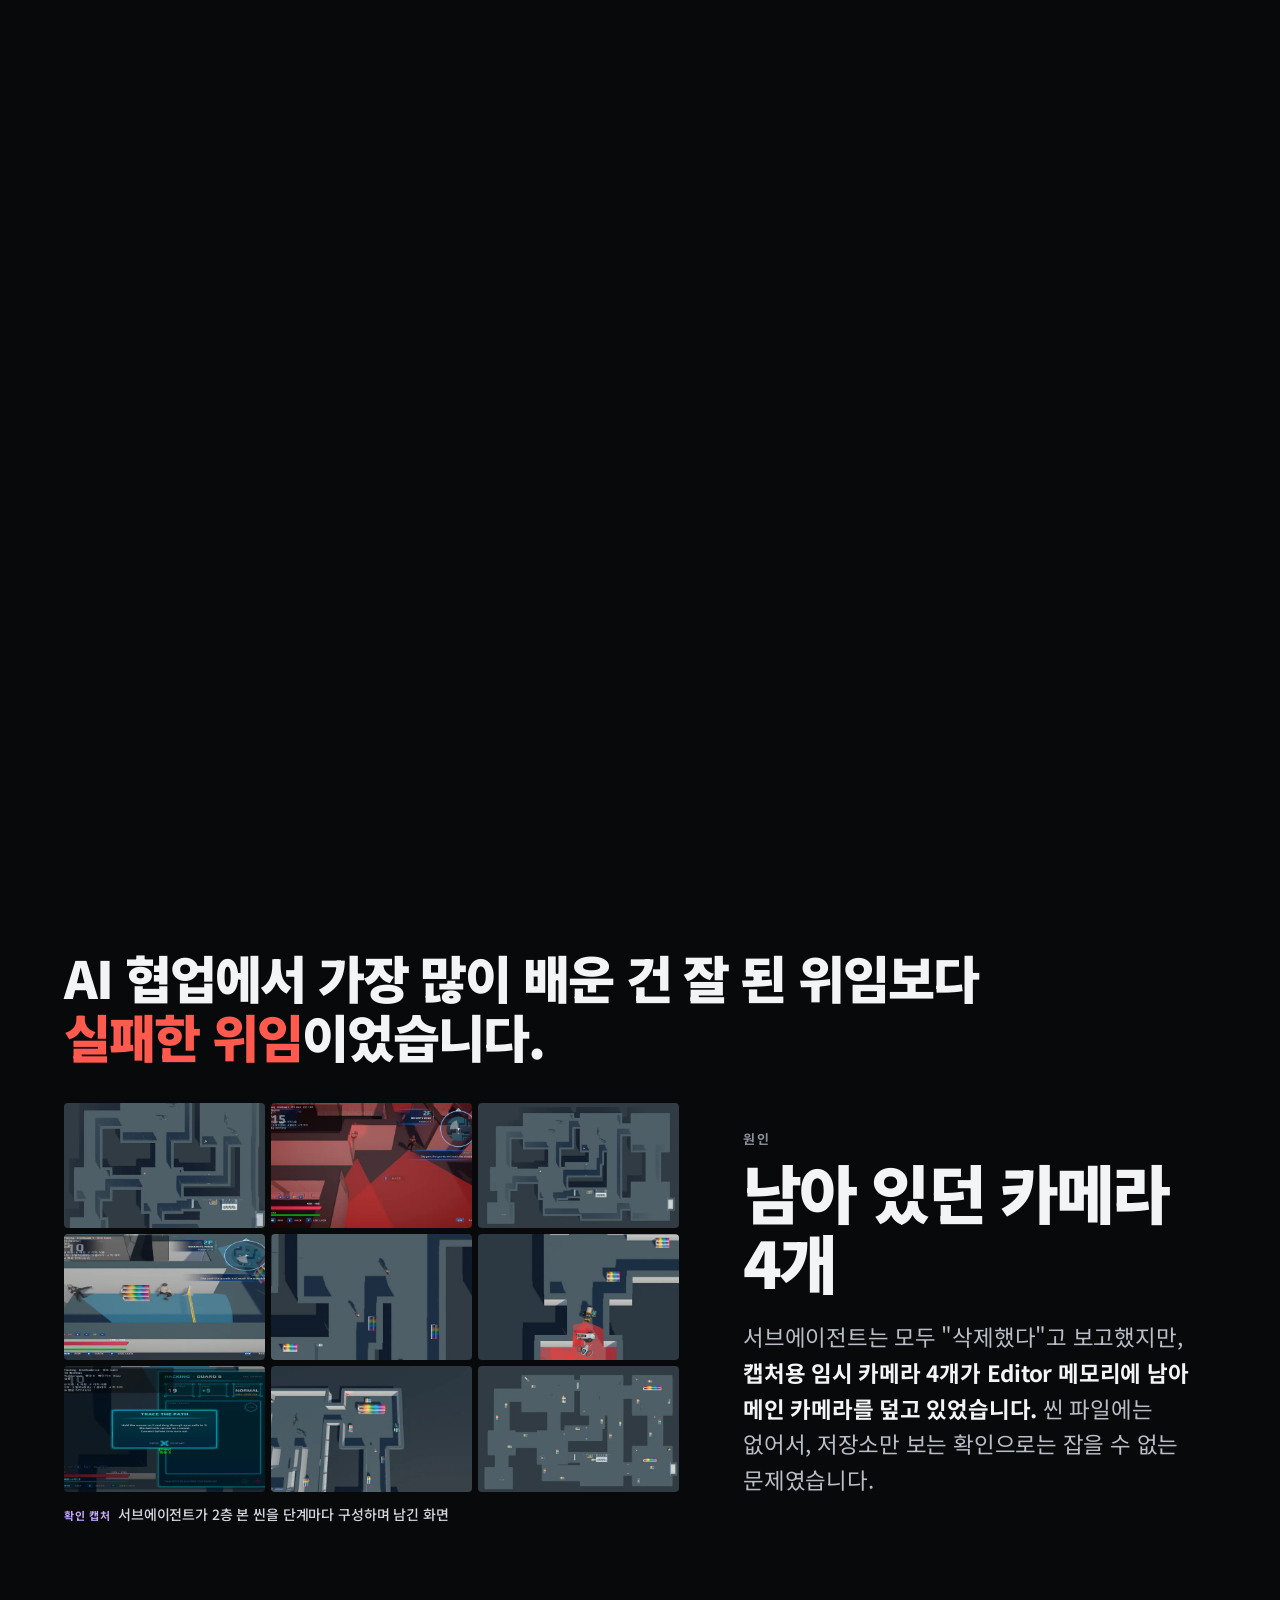
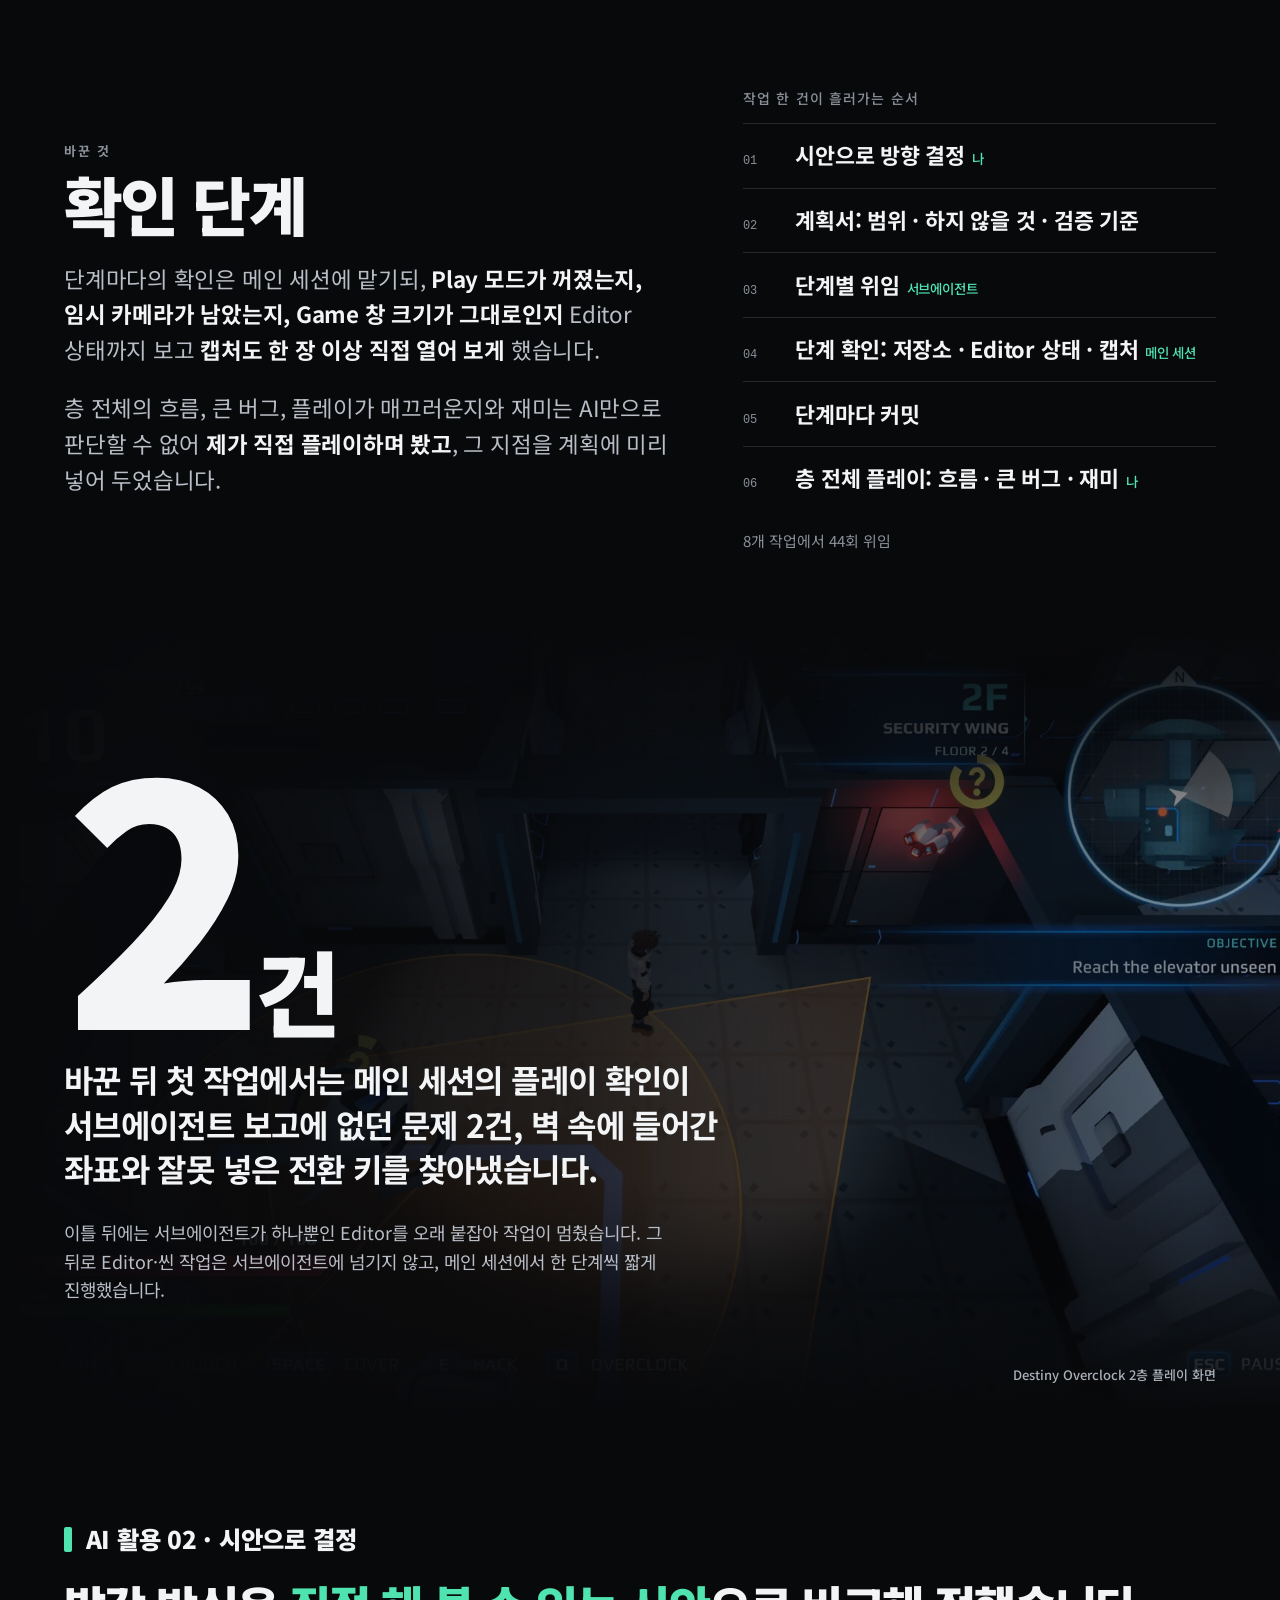
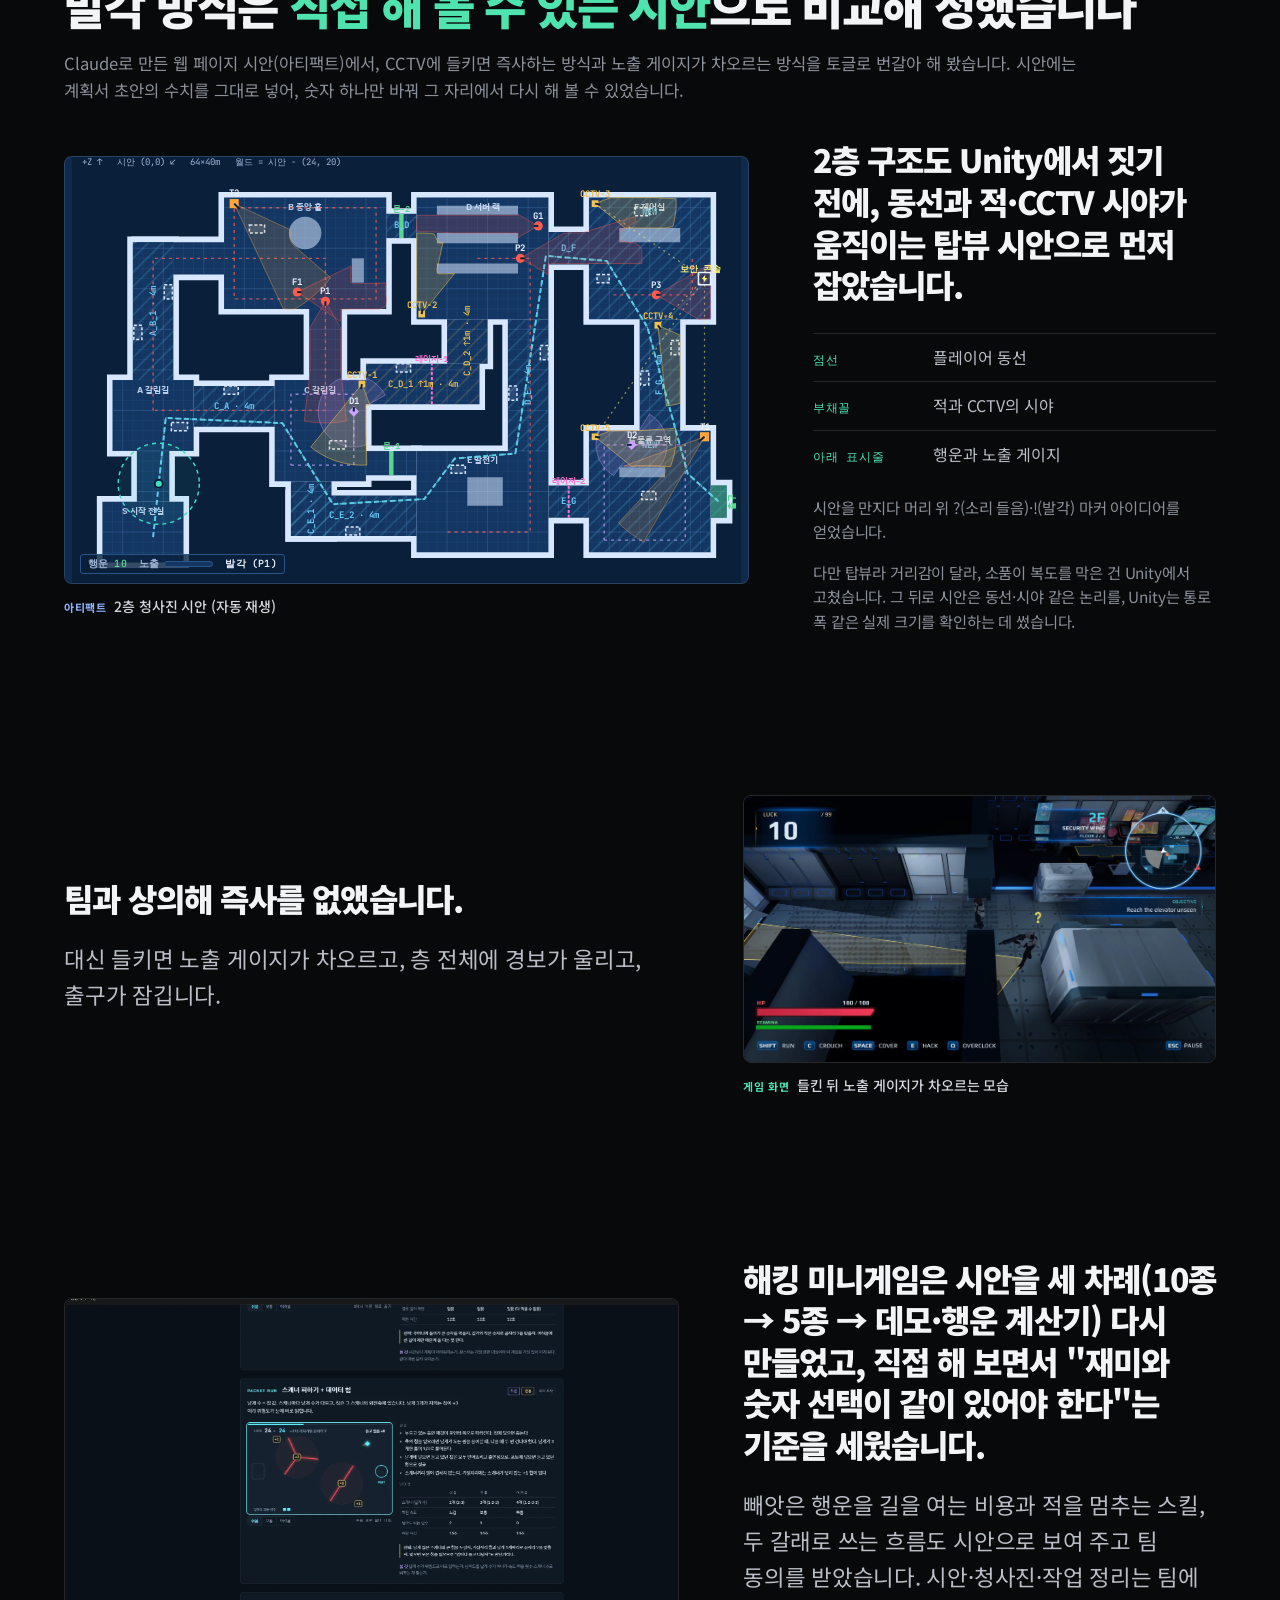
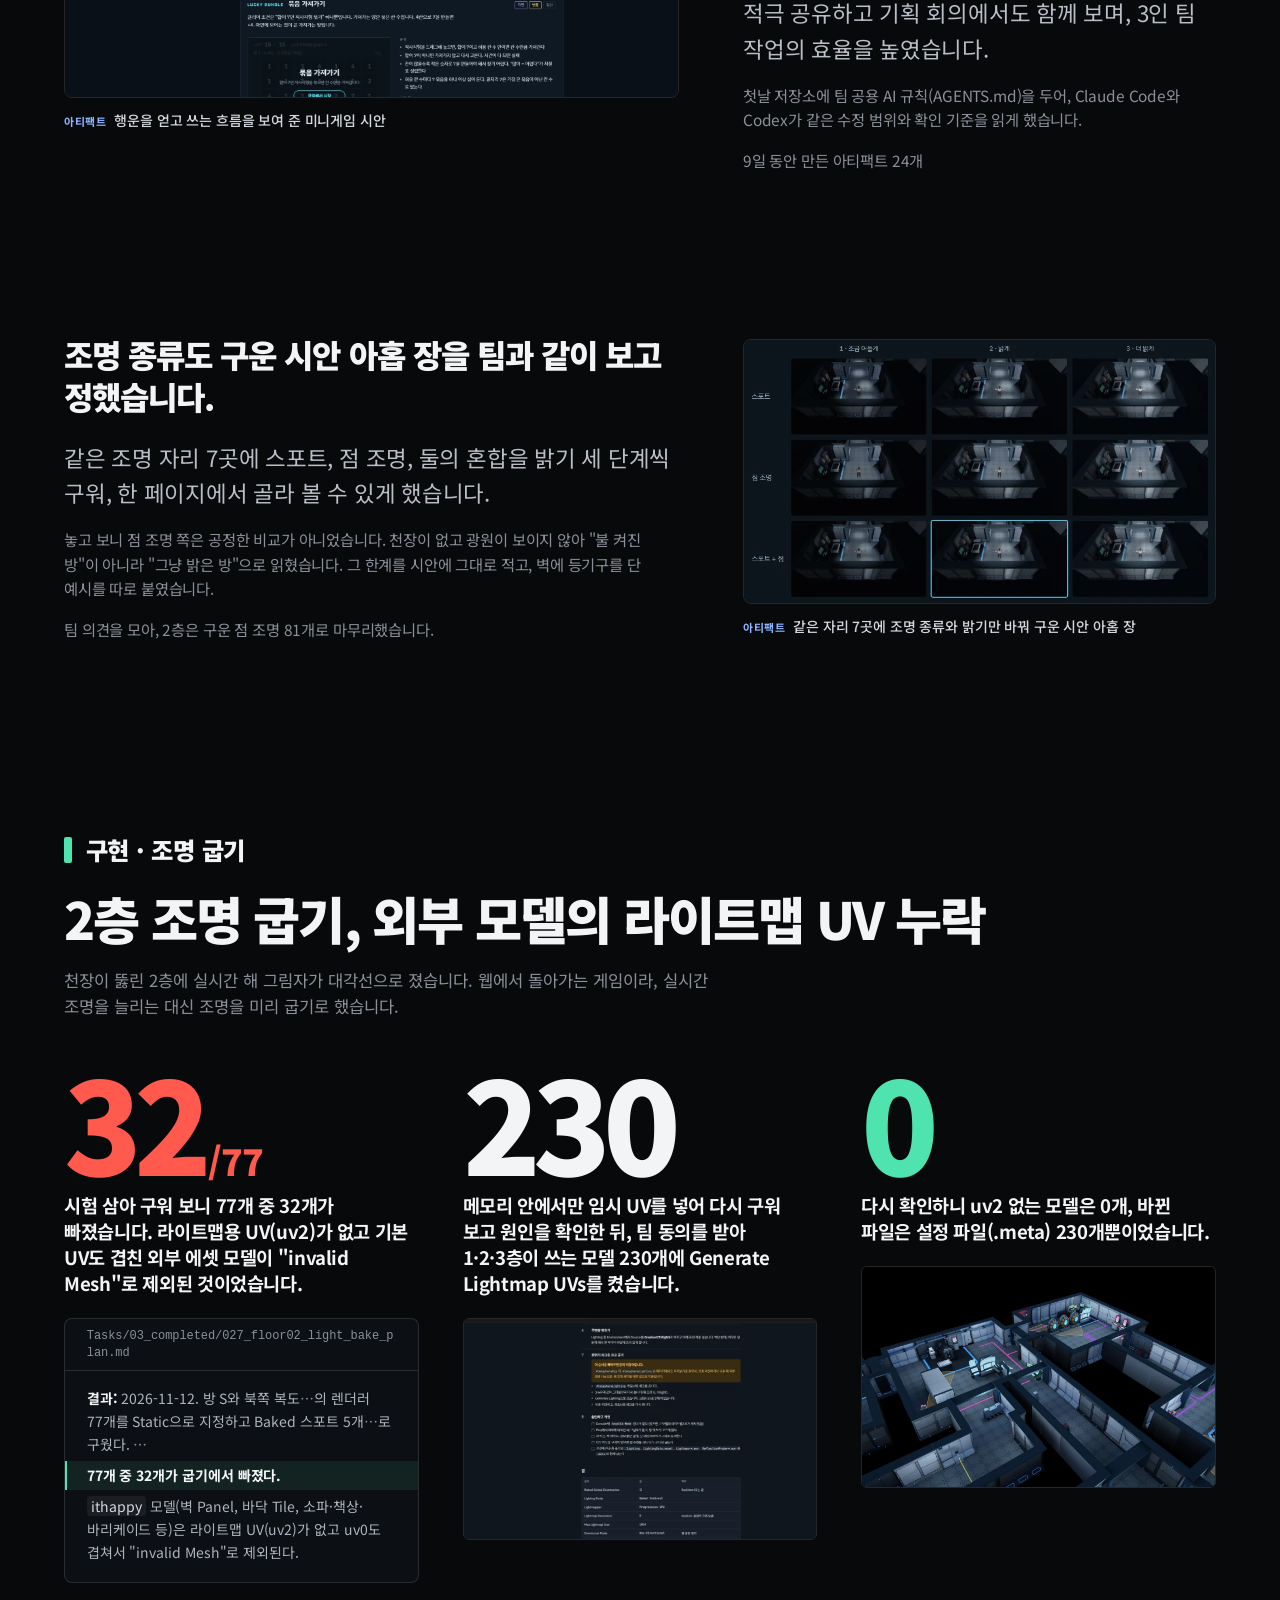
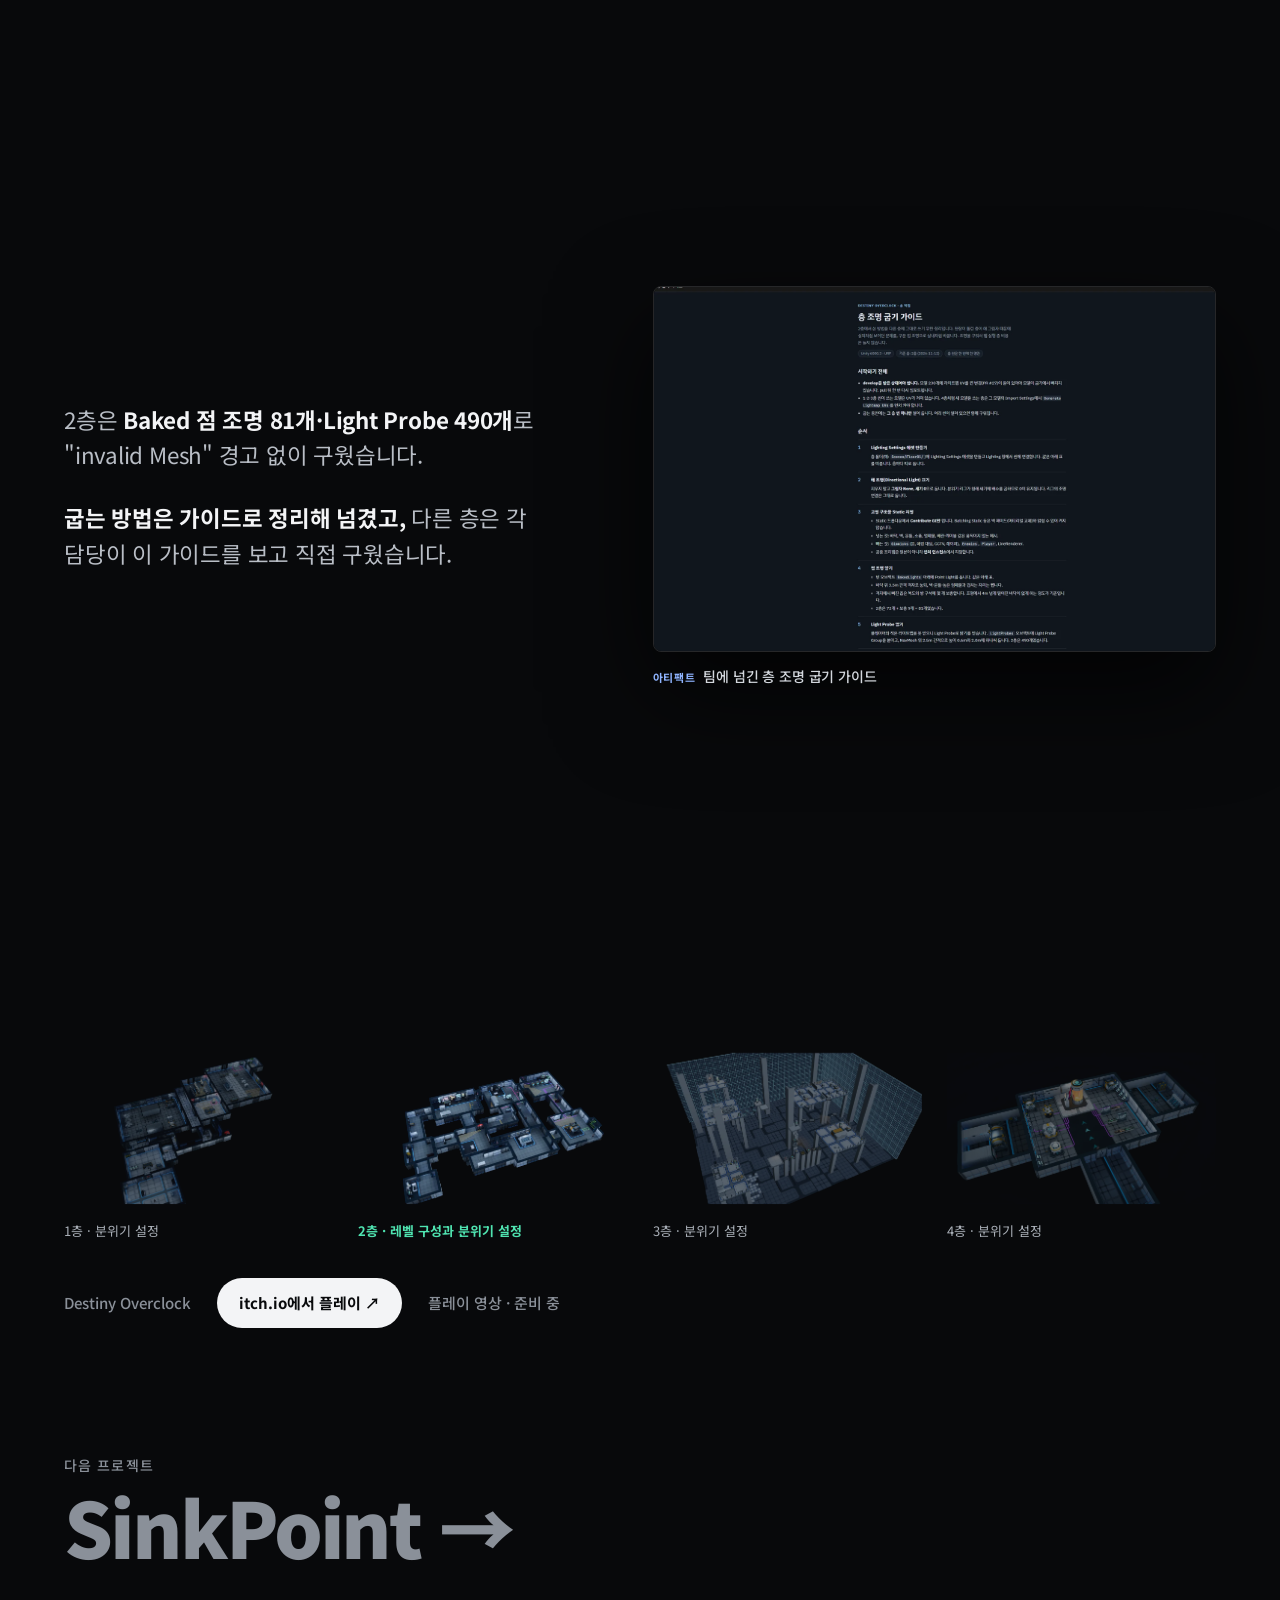
==== commit 7b2ec4d4: "AI 포트폴리오: 첫 화면 프로젝트 아래에 링크를 나열하고, 작은 고정 글씨를 화면 폭에 맞춰 키움" ====
--- a/ai-portfolio/index.html
+++ b/ai-portfolio/index.html
@@ -19,11 +19,11 @@
 a{color:inherit;text-decoration:none}
 img{display:block}
 .mono{font-family:ui-monospace,Consolas,monospace;letter-spacing:.04em}
-.eyebrow{font-size:14px;font-weight:500;color:var(--mute);letter-spacing:.08em}
+.eyebrow{font-size:clamp(14px,.95vw,18px);font-weight:500;color:var(--mute);letter-spacing:.08em}
 
 /* 상단 목차 */
 .top{position:fixed;inset:0 0 auto 0;z-index:10;display:flex;justify-content:space-between;align-items:center;gap:24px;
-  padding:16px var(--gut);background:linear-gradient(rgba(8,9,11,.85),rgba(8,9,11,0));font-size:14px}
+  padding:16px var(--gut);background:linear-gradient(rgba(8,9,11,.85),rgba(8,9,11,0));font-size:clamp(14px,.9vw,17px)}
 .top nav{display:flex;gap:clamp(12px,2vw,28px);color:var(--mute);overflow-x:auto;white-space:nowrap;scrollbar-width:none}
 .top nav a:hover{color:var(--ink)}
 
@@ -42,14 +42,17 @@
 .hero-reel > img{transition:opacity 1.2s ease,transform 6s linear}
 .hero-reel > .on{opacity:1}
 .hero-reel > img.on{transform:scale(1.03)}
-.hero-cap{position:absolute;z-index:1;bottom:16px;right:var(--gut);padding:5px 11px;border-radius:999px;background:rgba(8,9,11,.66);font-size:12px;letter-spacing:.04em;color:rgba(232,234,237,.72)}
+.hero-cap{position:absolute;z-index:1;bottom:16px;right:var(--gut);padding:5px 11px;border-radius:999px;background:rgba(8,9,11,.66);font-size:clamp(12px,.75vw,15px);letter-spacing:.04em;color:rgba(232,234,237,.72)}
 .hero .shade{position:absolute;inset:0;background:linear-gradient(180deg,rgba(8,9,11,.62) 0%,transparent 24%),linear-gradient(90deg,rgba(8,9,11,.7) 0%,rgba(8,9,11,.3) 45%,rgba(8,9,11,0) 70%),linear-gradient(0deg,var(--bg) 0%,transparent 35%)}
 .hero > *:not(.bg):not(.shade){position:relative}
 .hero h1{font-size:clamp(96px,21vw,340px);font-weight:900;line-height:.92;letter-spacing:-.04em;margin:8px 0 0 -.04em}
 .say{font-size:clamp(22px,2.7vw,42px);font-weight:700;line-height:1.35;letter-spacing:-.02em;max-width:20em;margin-top:clamp(20px,3vw,40px)}
 .lead{font-size:clamp(15px,1.2vw,18px);color:var(--mute);max-width:38em;margin-top:16px}
 .index{display:grid;grid-template-columns:repeat(4,1fr);gap:24px;margin-top:clamp(32px,6vh,72px);padding:18px 0 26px;border-top:1px solid var(--line);font-size:14px}
-.index a{display:block;color:var(--mute)}
+.index > div > a{display:block;color:var(--mute)}
+.index .ext{display:flex;flex-wrap:wrap;gap:4px 16px;margin-top:8px;font-size:clamp(13px,.8vw,16px)}
+.index .ext a{color:var(--mute);border-bottom:1px solid var(--line);padding-bottom:1px}
+.index .ext a:hover{color:var(--ink);border-color:currentColor}
 .index i{font-style:normal;display:block;font-size:clamp(13px,.9vw,17px);margin-bottom:4px}
 .index strong{color:var(--ink);font-weight:700;font-size:clamp(16px,1.15vw,22px);display:block}
 
@@ -91,7 +94,7 @@
 .beat .num{font-size:clamp(110px,20vw,330px);font-weight:900;line-height:.85;letter-spacing:-.06em;text-align:right;
   background:linear-gradient(180deg,var(--ink) 10%,rgba(243,244,246,.12) 95%);-webkit-background-clip:text;background-clip:text;-webkit-text-fill-color:transparent}
 .beat .num span{display:block;font-size:15px;font-weight:500;letter-spacing:.06em;-webkit-text-fill-color:var(--mute);margin-top:18px}
-.rail{position:absolute;left:var(--gut);right:var(--gut);bottom:30px;display:grid;grid-template-columns:repeat(4,1fr);gap:10px;font-size:13px;color:var(--mute)}
+.rail{position:absolute;left:var(--gut);right:var(--gut);bottom:30px;display:grid;grid-template-columns:repeat(4,1fr);gap:10px;font-size:clamp(13px,.8vw,16px);color:var(--mute)}
 .rail span{border-top:2px solid var(--line);padding-top:10px;transition:color .3s,border-color .3s}
 .rail span.on{color:var(--ink);border-color:var(--ink)}
 
@@ -173,7 +176,7 @@
 .proj h2{font-size:clamp(60px,10.5vw,190px);font-weight:900;line-height:.95;letter-spacing:-.045em;margin:14px 0 0 -.04em;text-shadow:0 0 40px var(--bg)}
 .proj .say{font-size:clamp(19px,2vw,30px);max-width:19em;text-shadow:0 0 24px var(--bg),0 0 8px var(--bg)}
 .who{display:grid;grid-template-columns:repeat(2,minmax(0,24em));gap:8px clamp(20px,4vw,56px);margin-top:clamp(18px,3vh,32px);font-size:clamp(14px,1.1vw,16px);text-shadow:0 0 12px var(--bg)}
-.who dt{font-size:12px;font-weight:700;letter-spacing:.12em;color:var(--pass);margin-bottom:4px}
+.who dt{font-size:clamp(12px,.75vw,15px);font-weight:700;letter-spacing:.12em;color:var(--pass);margin-bottom:4px}
 .who div + div dt{color:var(--mute)}
 .who dd{margin:0}
 .who div + div dd{color:var(--mute)}
@@ -195,7 +198,7 @@
 .track figure{margin:0;width:min(66vw,calc((100svh - 240px)*16/9))}
 .track img{width:100%;aspect-ratio:16/9;object-fit:cover;border-radius:6px}
 .track figcaption{margin-top:12px;font-size:clamp(15px,1.3vw,20px);font-weight:700}
-.track figcaption i{font-style:normal;font-size:12px;color:var(--mute);margin-right:10px}
+.track figcaption i{font-style:normal;font-size:clamp(12px,.75vw,15px);color:var(--mute);margin-right:10px}
 
 /* 작업 순서 */
 .flow{list-style:none;padding:0;counter-reset:f}
@@ -207,14 +210,14 @@
 /* 고정 화면 + 흐르는 글 */
 .split{display:grid;grid-template-columns:1.15fr 1fr;gap:clamp(28px,5vw,88px);padding:0 var(--gut)}
 .split .view{position:sticky;top:0;height:100svh;display:flex;flex-direction:column;justify-content:center}
-.view .note{margin-top:12px;font-size:12px;color:var(--mute)}
+.view .note{margin-top:12px;font-size:clamp(12px,.75vw,15px);color:var(--mute)}
 .shots{display:grid;grid-template-columns:repeat(3,1fr);gap:6px;width:100%}
 .shots figure{position:relative;margin:0;overflow:hidden;border-radius:4px;background:#0e1013;aspect-ratio:16/10}
 .shots img{width:100%;height:100%;object-fit:cover}
-.shots figcaption{position:absolute;left:6px;top:6px;padding:3px 8px;border-radius:4px;background:rgba(8,9,11,.82);color:var(--ink);font-size:13px;font-weight:600;line-height:1.4}
+.shots figcaption{position:absolute;left:6px;top:6px;padding:3px 8px;border-radius:4px;background:rgba(8,9,11,.82);color:var(--ink);font-size:clamp(13px,.8vw,16px);font-weight:600;line-height:1.4}
 .step{min-height:64svh;display:flex;flex-direction:column;justify-content:center;opacity:.28;transition:opacity .4s}
 .step.on{opacity:1}
-.step .k,.row .k{font-size:13px;font-weight:700;letter-spacing:.14em;color:var(--mute)}
+.step .k,.row .k{font-size:clamp(13px,.8vw,16px);font-weight:700;letter-spacing:.14em;color:var(--mute)}
 .step .k b,.row .k b{color:var(--ink);font-size:clamp(40px,5vw,76px);font-weight:900;letter-spacing:-.04em;display:block;line-height:1.1;margin-top:6px}
 .step p,.row .txt p{font-size:clamp(18px,1.75vw,27px);line-height:1.6;color:#b9bec6;margin-top:22px;letter-spacing:-.01em}
 .step p b,.row .txt p b{color:var(--ink);font-weight:700}
@@ -235,7 +238,7 @@
 .row .txt p.sub{font-size:clamp(15px,1.2vw,18px);color:var(--mute);margin-top:16px}
 .pts{list-style:none;padding:0;margin-top:clamp(18px,3vh,30px)}
 .pts li{display:grid;grid-template-columns:7.5em 1fr;align-items:baseline;padding:11px 0;border-top:1px solid var(--line);font-size:clamp(15px,1.25vw,19px);color:#b9bec6}
-.pts b{font:500 12px ui-monospace,Consolas,monospace;letter-spacing:.06em;color:var(--pass)}
+.pts b{font:500 clamp(12px,.75vw,15px) ui-monospace,Consolas,monospace;letter-spacing:.06em;color:var(--pass)}
 /* 숫자 세 개를 한 줄로 */
 .trio{display:grid;grid-template-columns:repeat(3,1fr);gap:clamp(20px,3.4vw,60px);align-items:start;padding:clamp(30px,6vh,80px) var(--gut)}
 .trio .big{font-size:clamp(64px,10vw,168px);margin-top:10px}
@@ -271,7 +274,7 @@
 .nextp{display:block;margin-top:14vh;color:var(--mute);transition:color .3s}
 .nextp:hover{color:var(--ink)}
 .nextp h2{font-size:clamp(40px,6vw,100px);font-weight:900;letter-spacing:-.04em;line-height:1.1;margin-top:8px}
-.next{border-top:1px solid var(--line);margin:0 var(--gut);padding:28px 0 64px;color:var(--mute);font-size:14px;display:flex;justify-content:space-between;gap:16px;flex-wrap:wrap}
+.next{border-top:1px solid var(--line);margin:0 var(--gut);padding:28px 0 64px;color:var(--mute);font-size:clamp(14px,.9vw,17px);display:flex;justify-content:space-between;gap:16px;flex-wrap:wrap}
 
 @media (max-width:800px),(max-aspect-ratio:5/4){
   .hero{padding-top:calc(56px + 56.25vw)}
@@ -456,7 +459,7 @@
 .ex-swap .tag{position:absolute;left:14px;top:14px;z-index:3;max-width:calc(100% - 28px);width:max-content;padding:8px 13px;border-radius:6px;background:rgba(8,9,11,.85);border:1px solid var(--line)}
 .ex-auto .tag{font-size:clamp(15px,1.25vw,20px);font-weight:700}
 .ex-auto .ex-tag-b{color:var(--pass)}
-.ex-file{margin-top:10px;font-size:13px;color:var(--mute)}
+.ex-file{margin-top:10px;font-size:clamp(13px,.8vw,16px);color:var(--mute)}
 .ex-note{margin-top:12px;font-size:clamp(14px,1.15vw,17px);color:var(--mute)}
 
 /* E4 · 적용 전/후: 자동 반복 (왼→오 2.4초, 1.6초 멈춤, 오→왼 2.4초, 1.6초 멈춤) */
@@ -556,7 +559,7 @@
 /* G6 왼쪽 작은 이미지 */
 .gf-mini{margin:20px 0 0}
 .gf-mini img{width:min(220px,100%);height:auto;border-radius:6px;border:1px solid var(--line)}
-.gf-mini figcaption{margin-top:8px;font-size:13px;color:#aab0b8}
+.gf-mini figcaption{margin-top:8px;font-size:clamp(13px,.8vw,16px);color:#aab0b8}
 
 /* G8 무기 화면: 확인 표시 끄기, 아래 작은 계층 창 */
 .row .media > img.gf-hier{width:min(340px,100%);height:auto;margin-top:10px;border-radius:4px;border:1px solid var(--line)}
@@ -604,10 +607,10 @@
   <p class="say">설계·결정·검증은 제가 맡고, 조사·작성·반복 작업은 AI에 단계별로 맡겼습니다.</p>
   <p class="lead">DirectX 11로 프레임워크와 툴을 만들던 때부터 Unity 팀 프로젝트까지, AI에게 무엇을 맡기고 무엇을 직접 확인할지를 프로젝트마다 다시 정해 왔습니다.</p>
   <div class="index">
-    <a href="#do"><i class="mono">2026.11 · 9일 · Unity 3인 팀</i><strong>Destiny Overclock</strong></a>
-    <a href="#sp"><i class="mono">2026.08 · 5일 · Unity 2인 팀</i><strong>SinkPoint</strong></a>
-    <a href="#ex"><i class="mono">2026.05–07 · DirectX 11 · 8인 팀</i><strong>Expedition 33 모작</strong></a>
-    <a href="#gf"><i class="mono">2026.01–04 · DirectX 11 · 개인</i><strong>Gunfire Reborn 모작</strong></a>
+    <div><a href="#do"><i class="mono">2026.11 · 9일 · Unity 3인 팀</i><strong>Destiny Overclock</strong></a><p class="ext"><a href="https://ru-vin.itch.io/destiny-overclock" target="_blank" rel="noopener">itch.io ↗</a></p></div>
+    <div><a href="#sp"><i class="mono">2026.08 · 5일 · Unity 2인 팀</i><strong>SinkPoint</strong></a><p class="ext"><a href="https://ziofs1031.itch.io/sink" target="_blank" rel="noopener">itch.io ↗</a><a href="https://youtu.be/ACLhexzNJnM" target="_blank" rel="noopener">YouTube ↗</a><a href="https://github.com/JiyeonJeong01/SinkPoint" target="_blank" rel="noopener">GitHub ↗</a></p></div>
+    <div><a href="#ex"><i class="mono">2026.05–07 · DirectX 11 · 8인 팀</i><strong>Expedition 33 모작</strong></a><p class="ext"><a href="https://youtu.be/JBuVAdqzew8" target="_blank" rel="noopener">YouTube ↗</a><a href="https://github.com/shKim-33/Expedition_158_Effect" target="_blank" rel="noopener">GitHub ↗</a></p></div>
+    <div><a href="#gf"><i class="mono">2026.01–04 · DirectX 11 · 개인</i><strong>Gunfire Reborn 모작</strong></a><p class="ext"><a href="https://youtu.be/Jpvrbx4RoCE" target="_blank" rel="noopener">YouTube ↗</a></p></div>
   </div>
 </section>
 
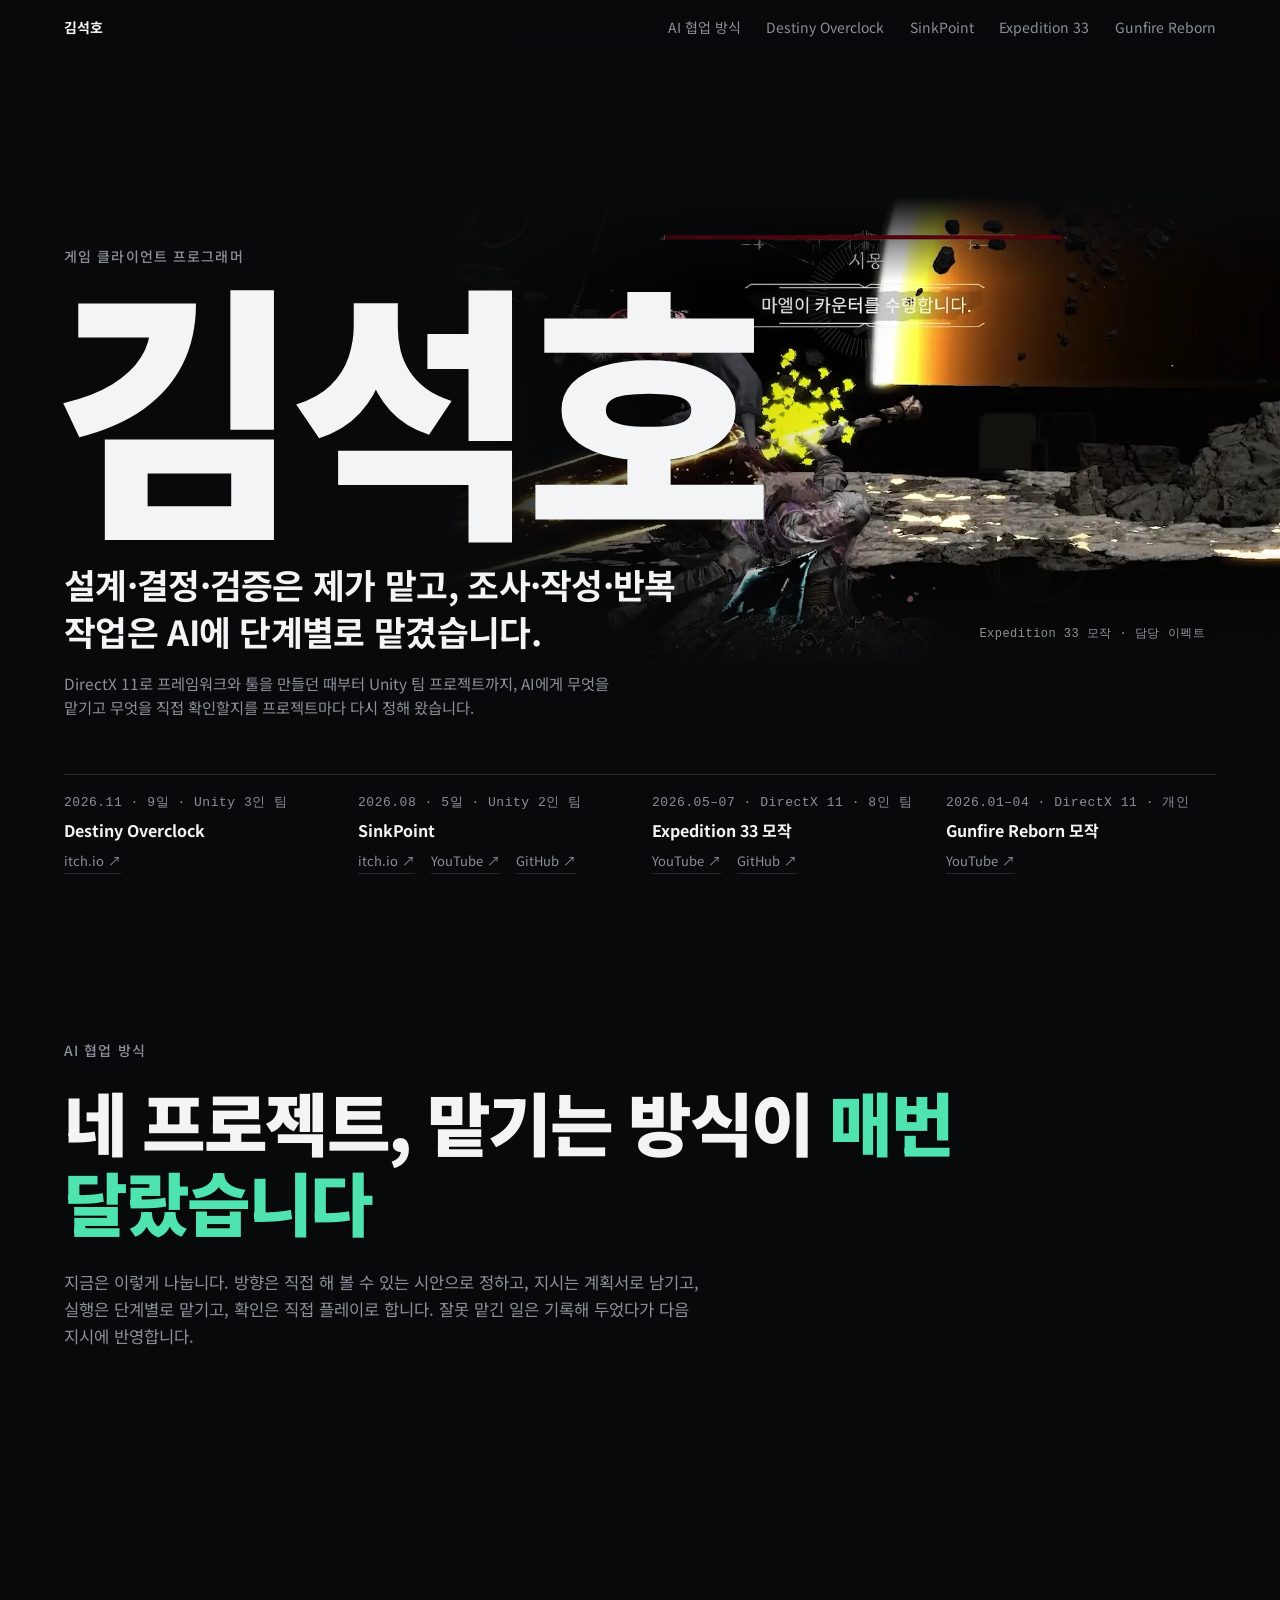
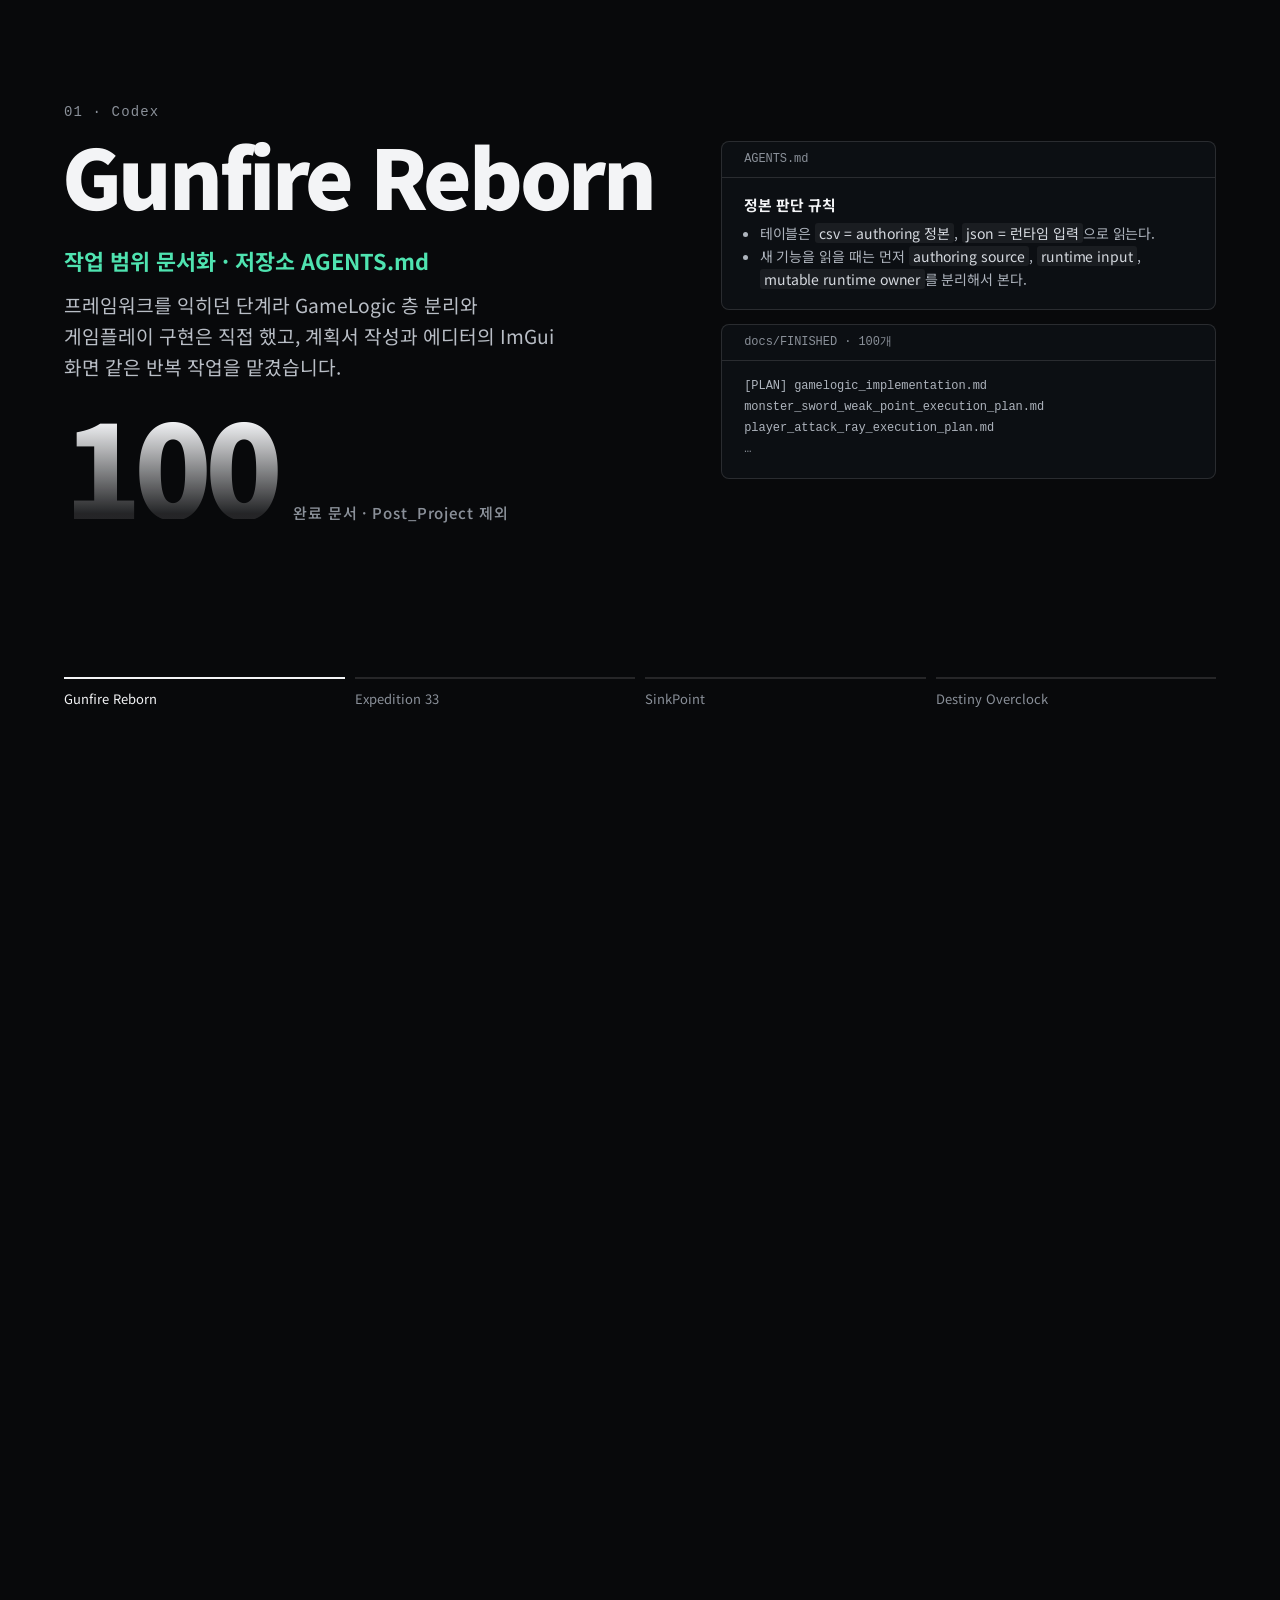
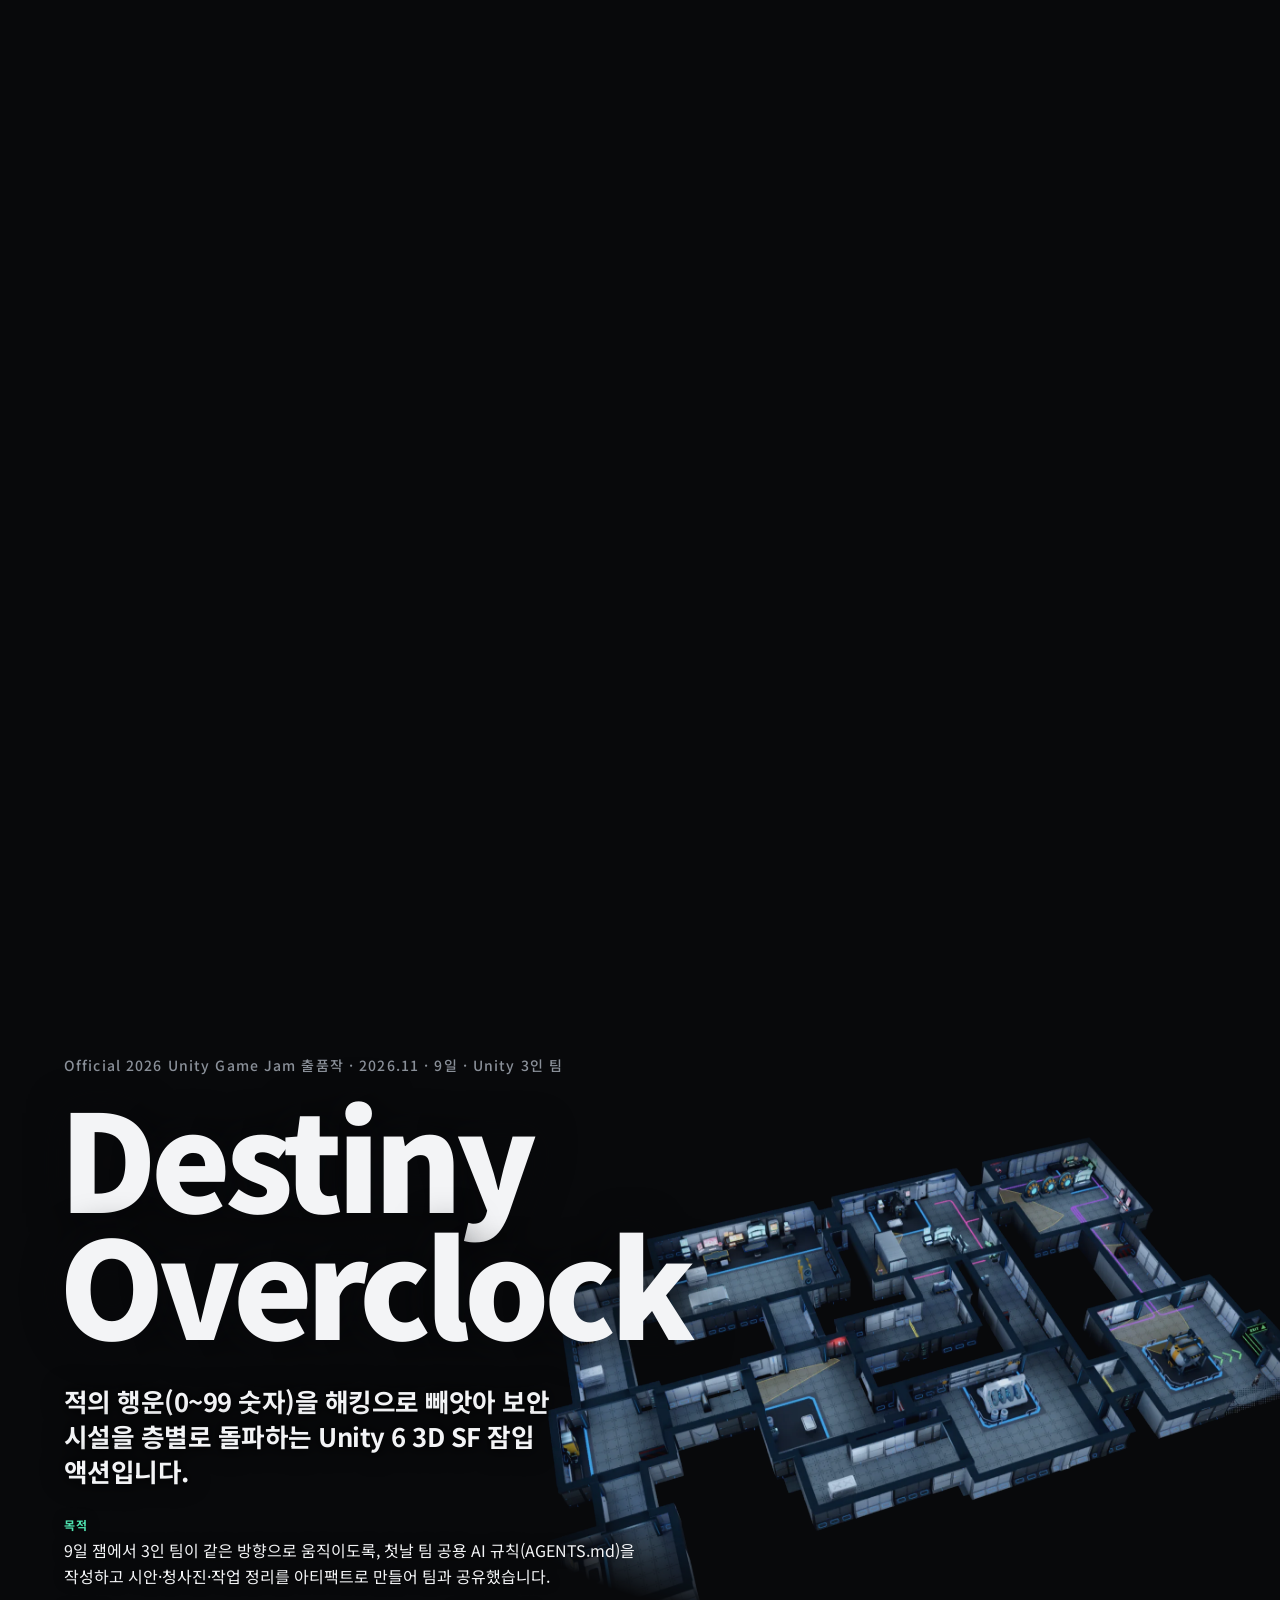
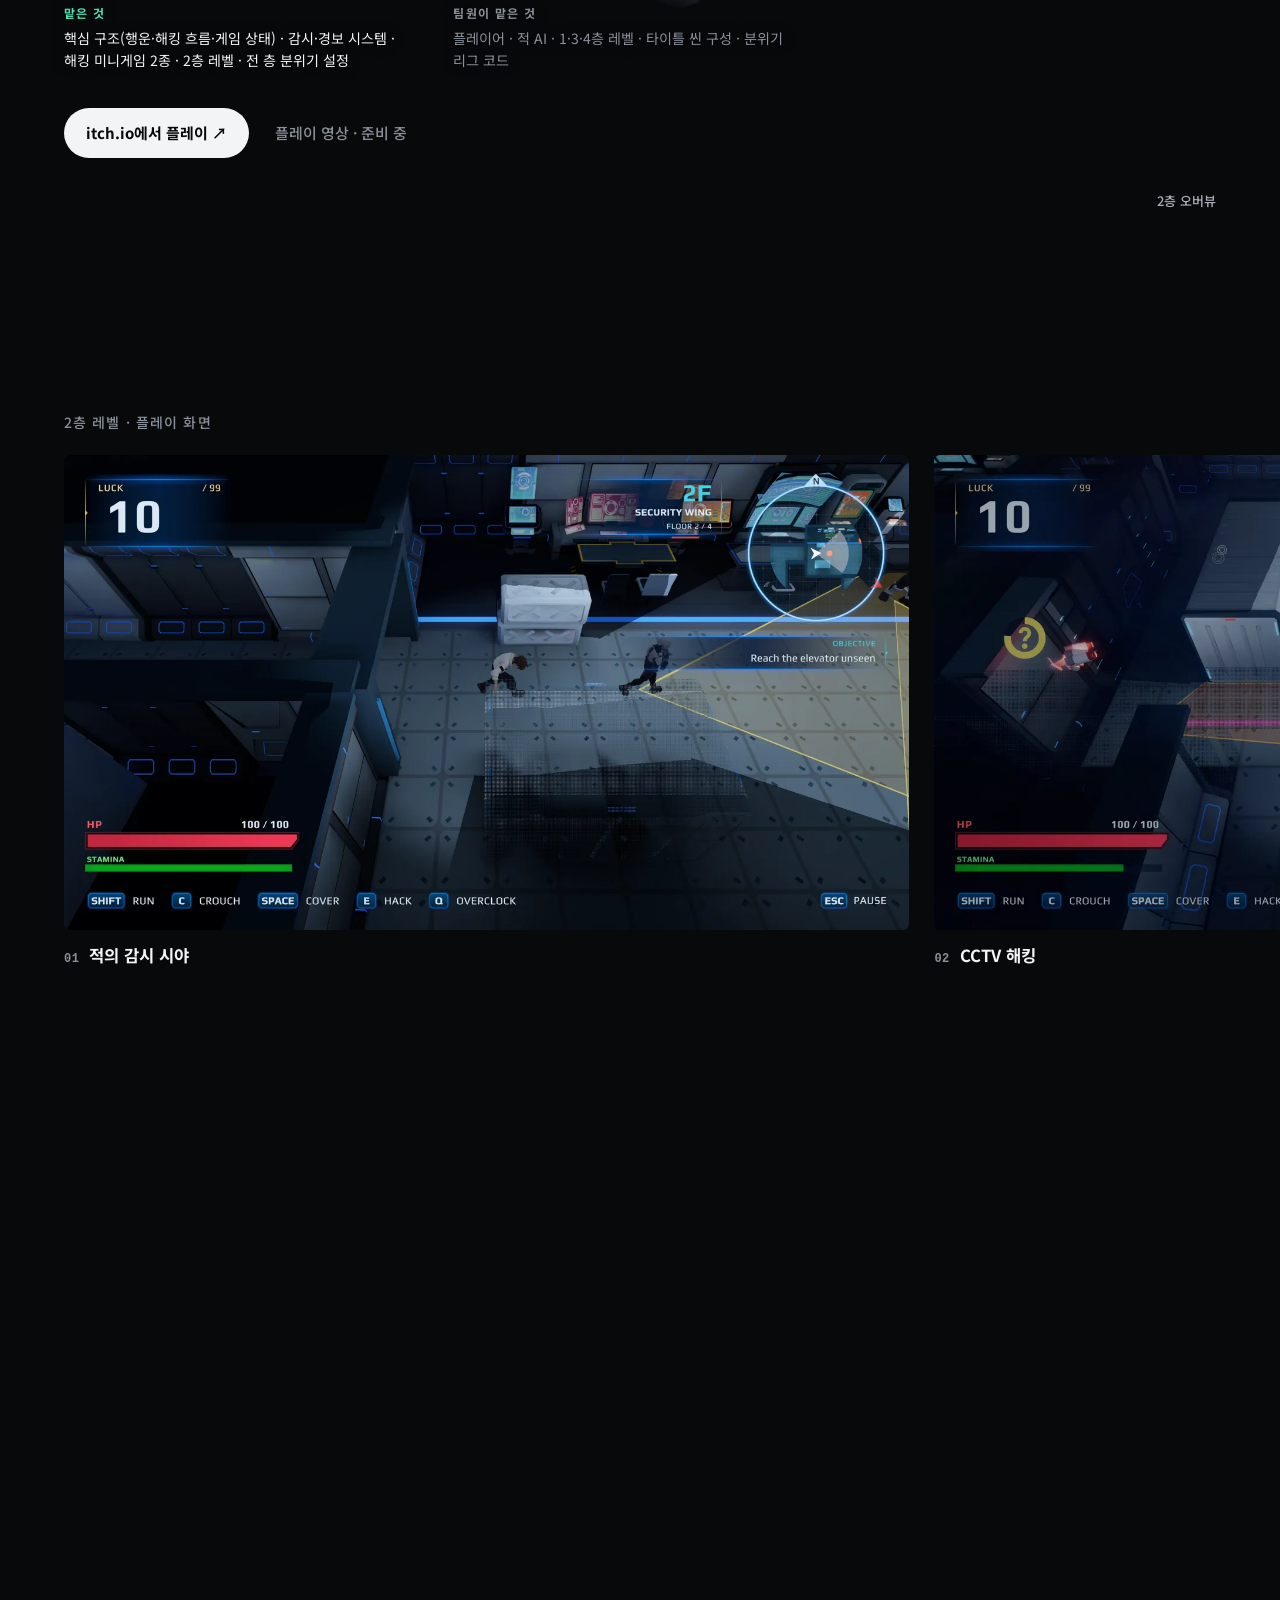
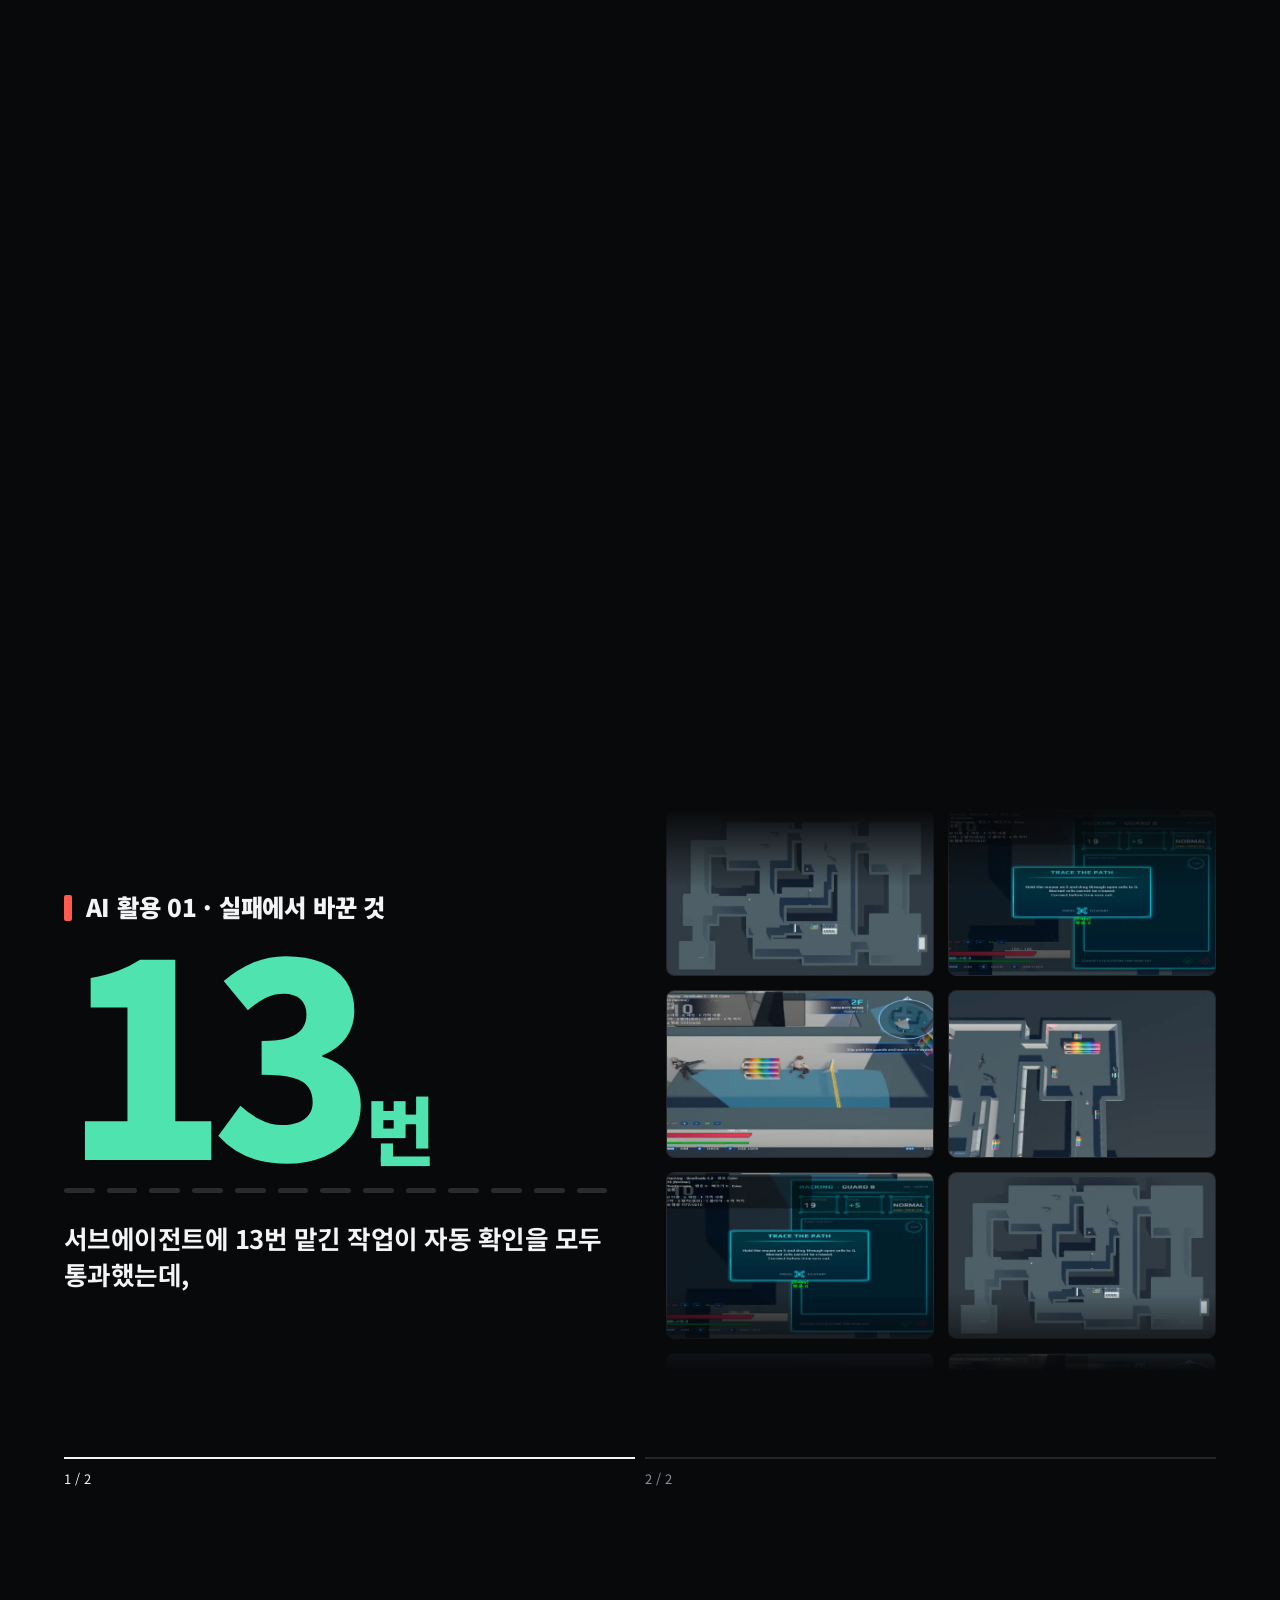
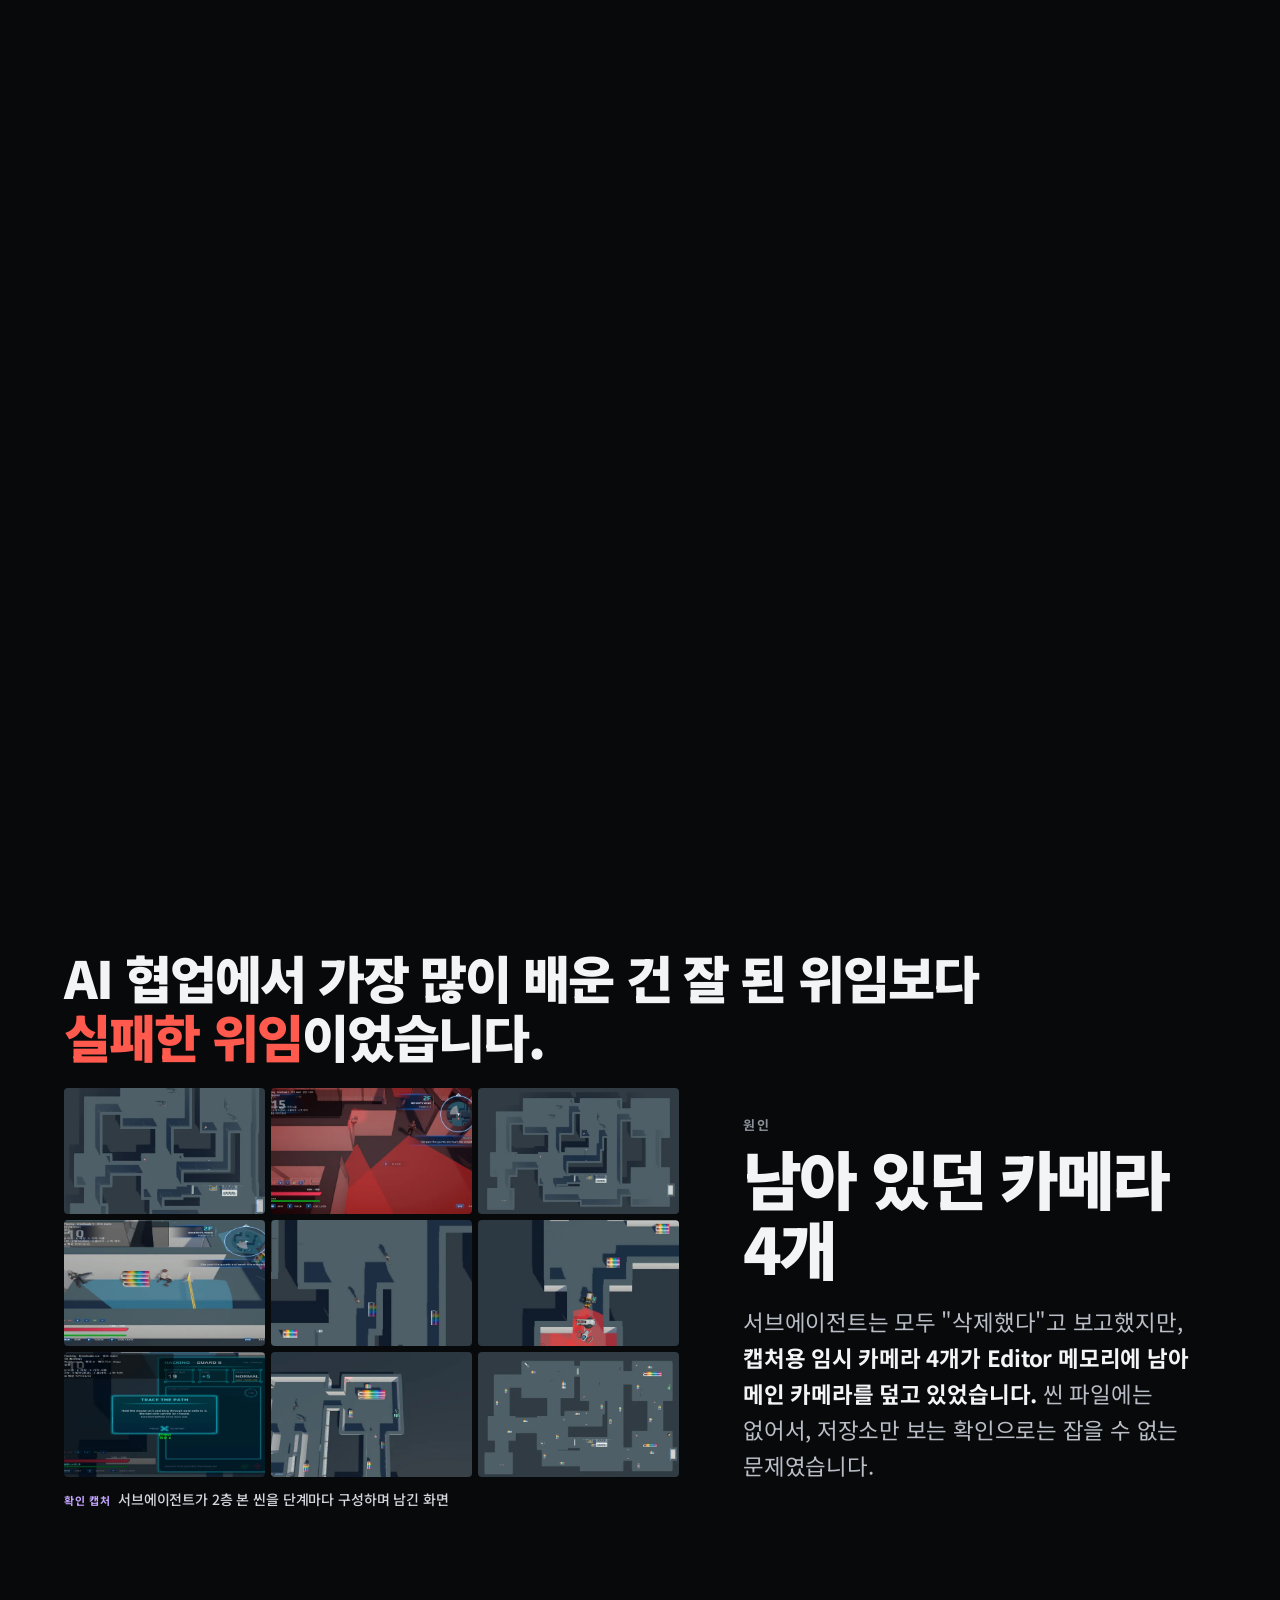
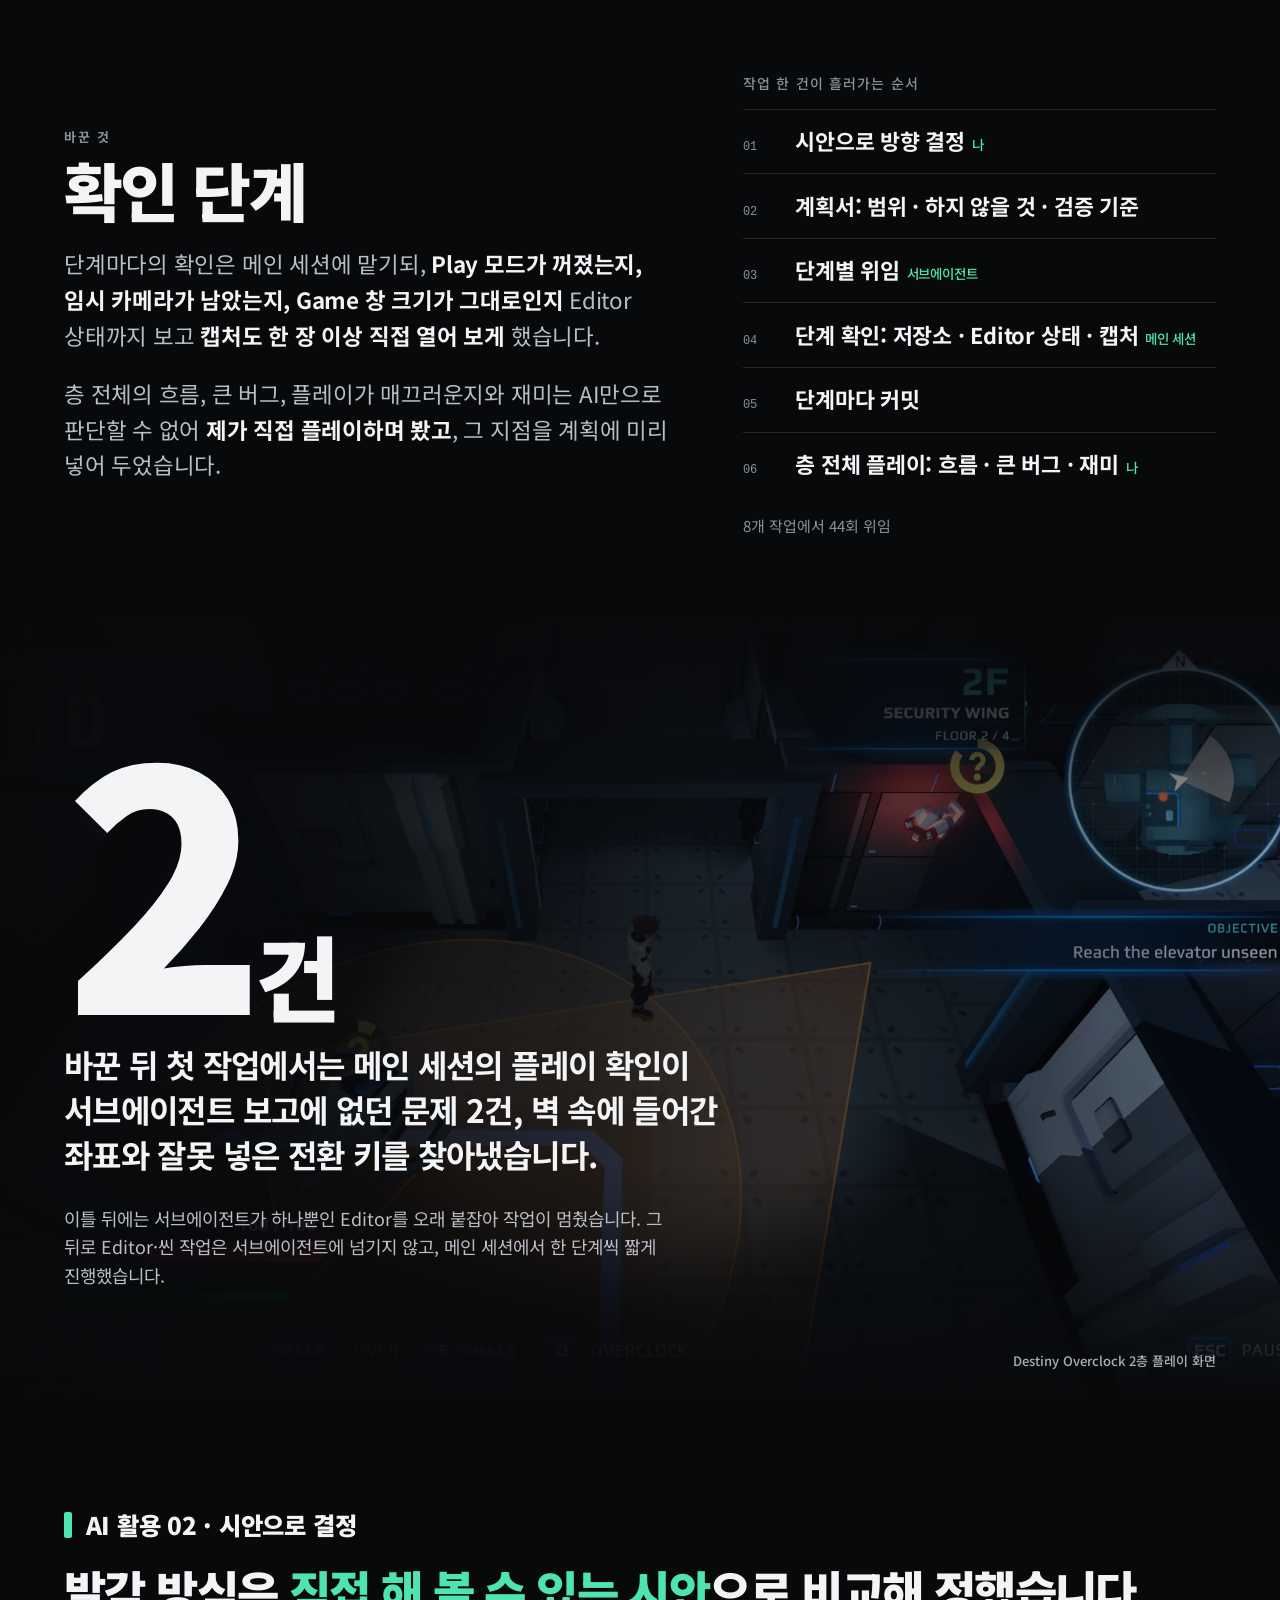
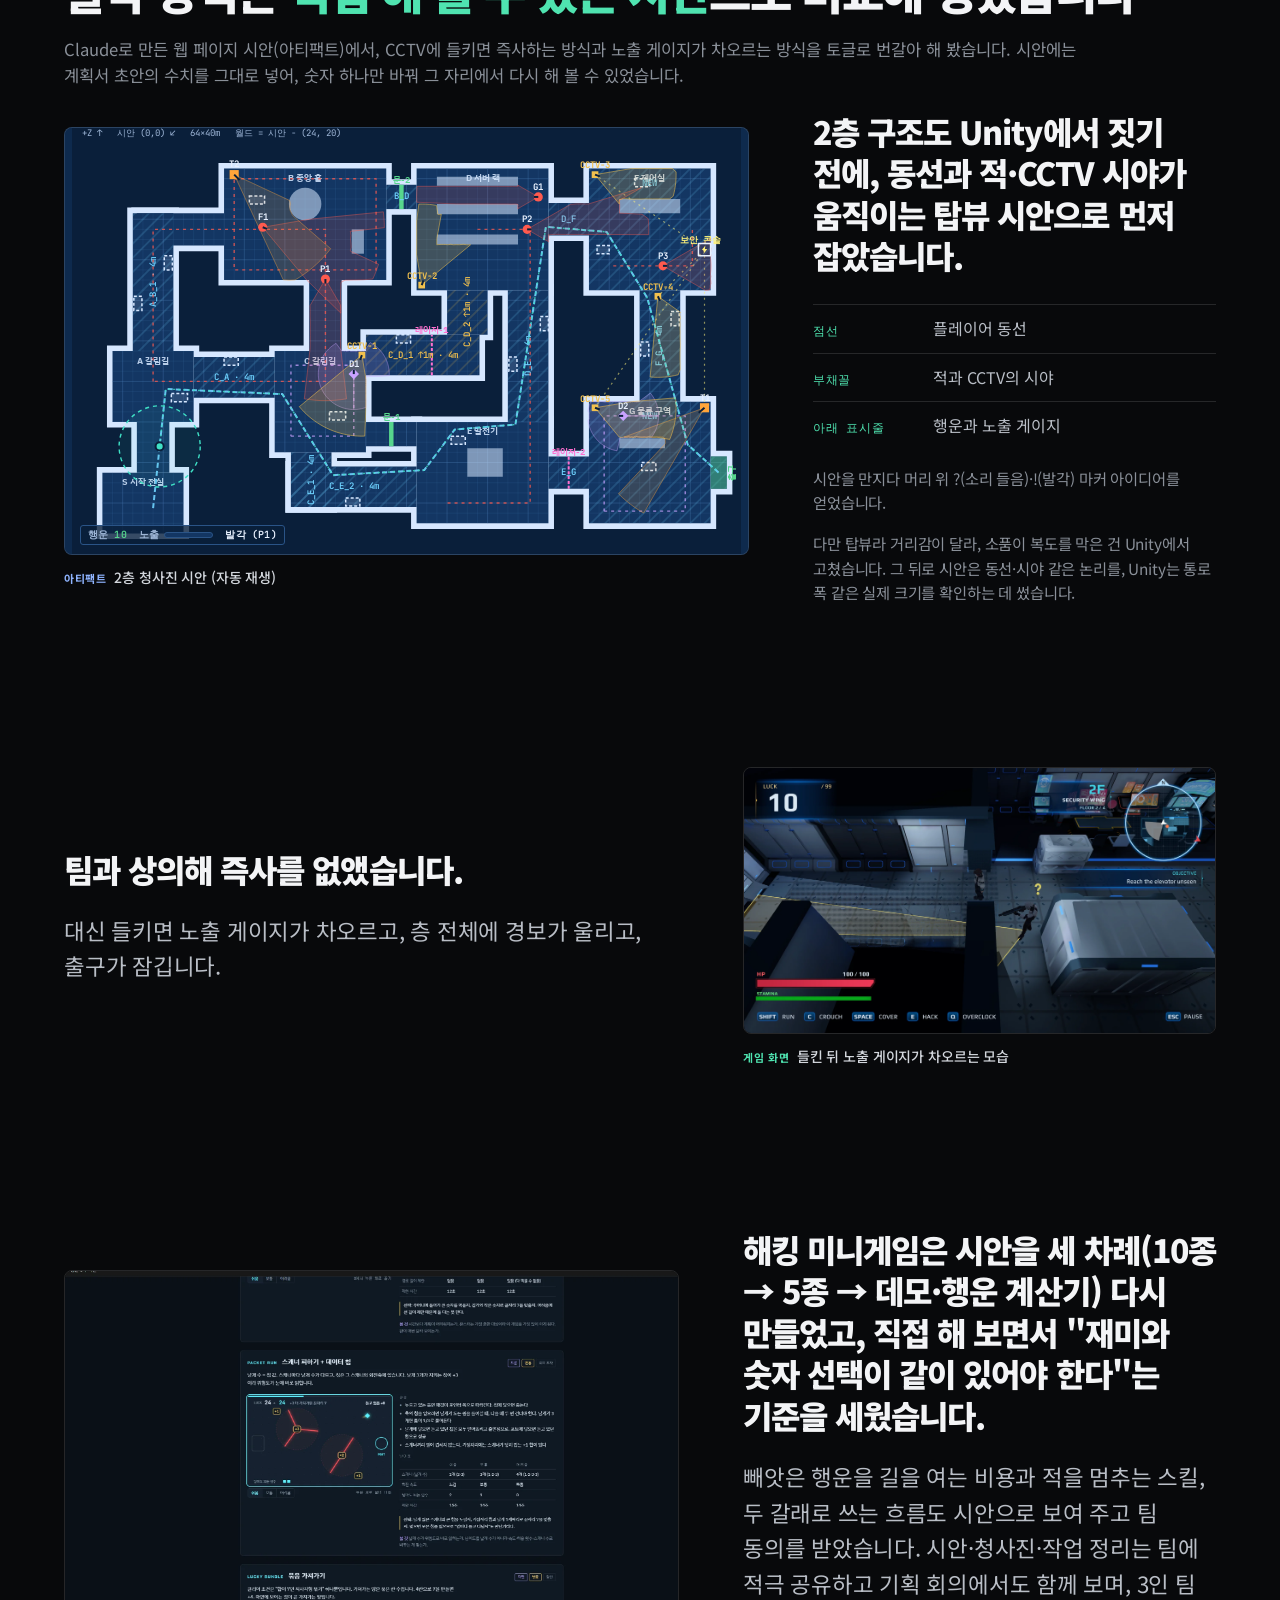
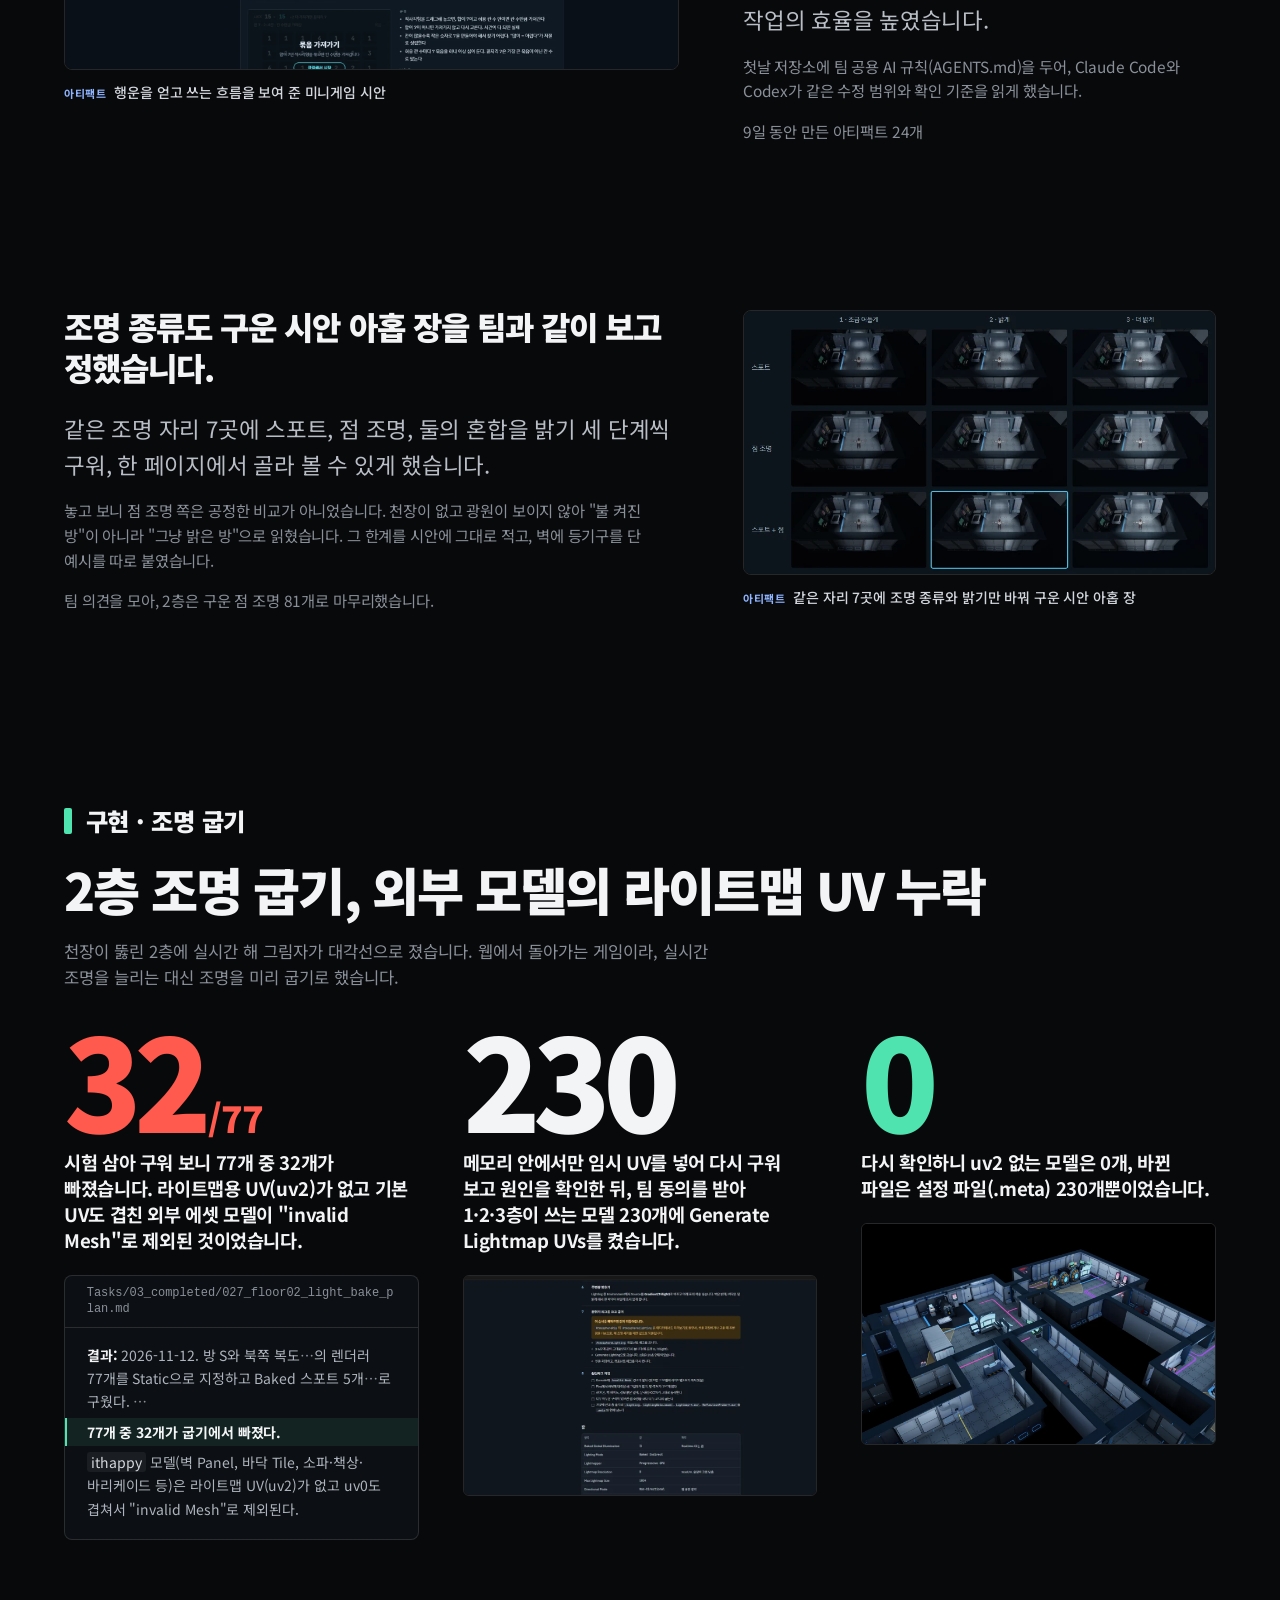
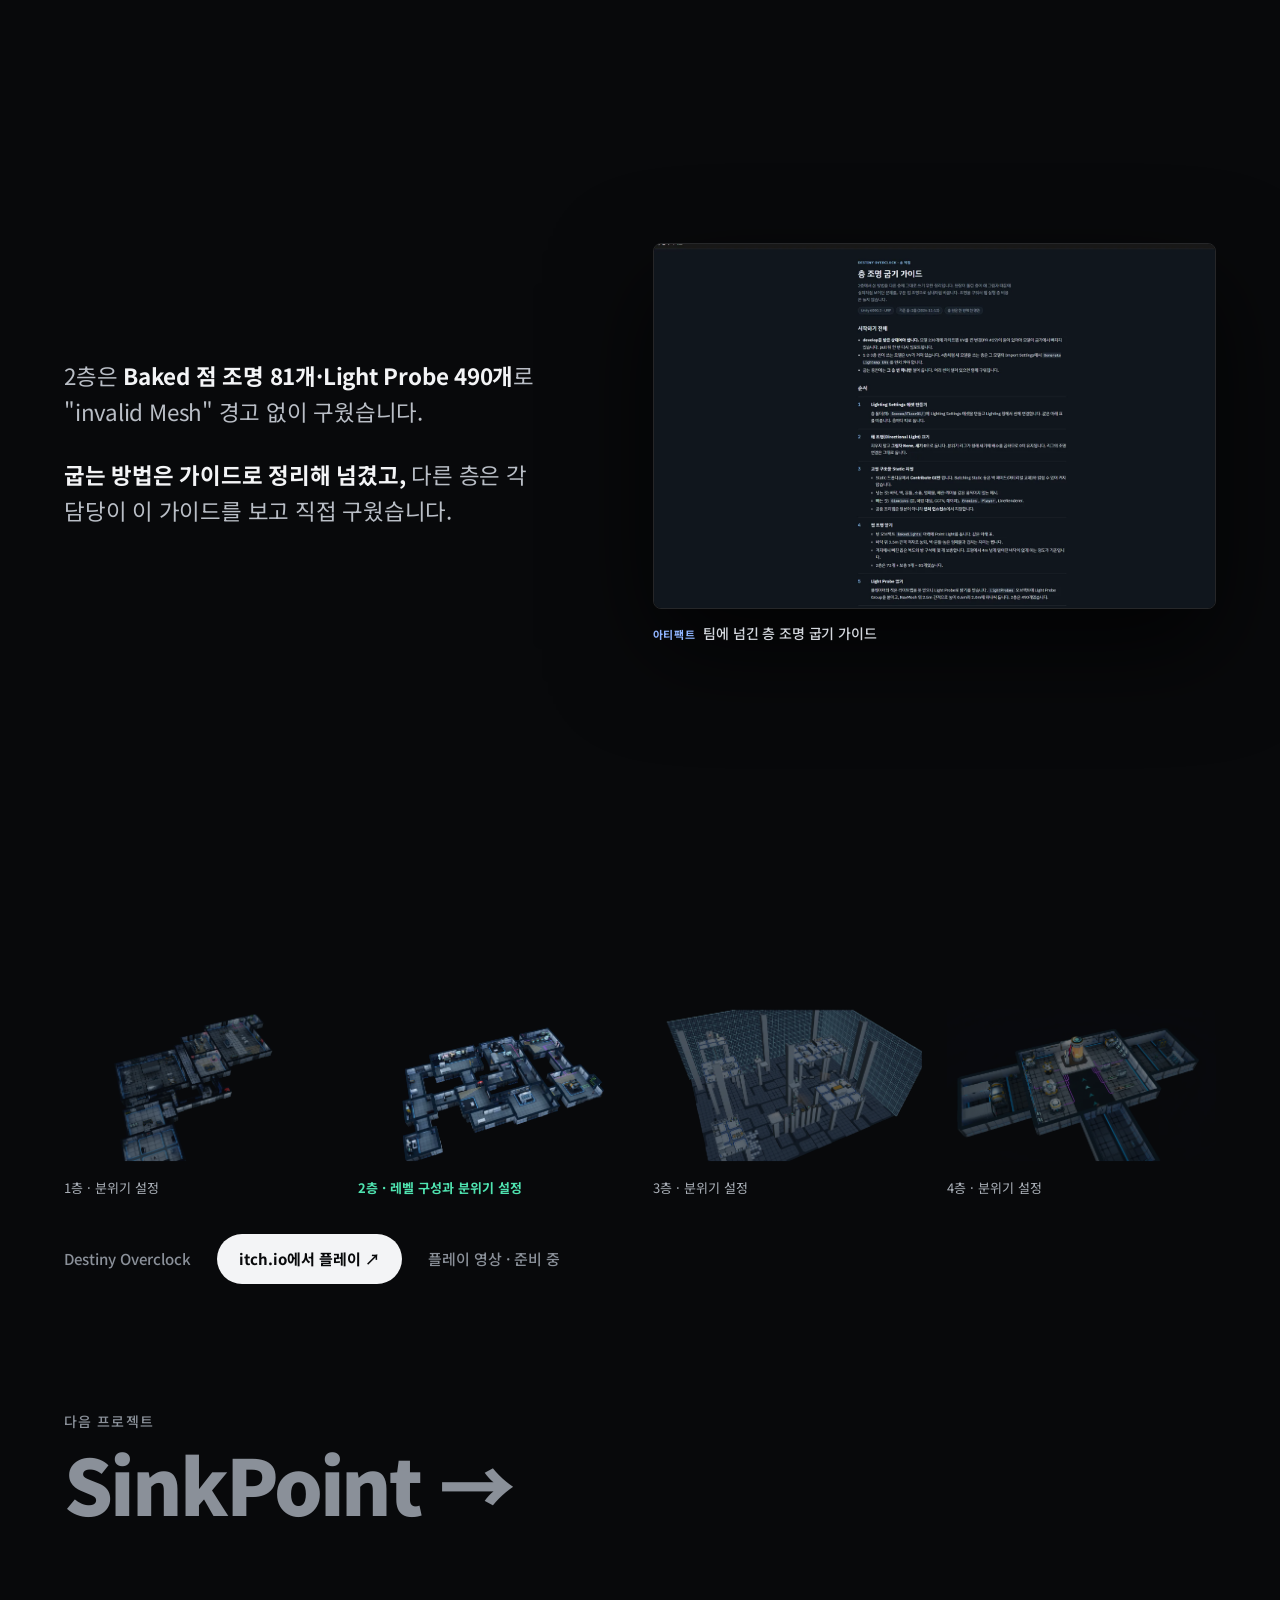
==== commit f4051cf5: "AI 포트폴리오: 낮은 화면에서도 제목 칸과 내용이 한 화면에 들어오도록 크기에 화면 높이 상한을 더함" ====
--- a/ai-portfolio/index.html
+++ b/ai-portfolio/index.html
@@ -377,6 +377,26 @@
 /* 단계 이름표는 줄바꿈하지 않는다 */
 .row .txt.story .k{white-space:nowrap}
 .row .txt.story .k b{white-space:normal;min-width:0}
+/* 낮은 화면 맞춤: 제목 칸과 그 아래 내용이 한 화면에 들어오도록, 폭으로만 정하던 크기에 화면 높이 상한을 더한다 */
+@media (min-width:801px){
+  .intro.head h2{font-size:clamp(30px,min(4vw,6.2vh),64px)}
+  .intro.head.long h2{font-size:clamp(30px,min(3.6vw,6.2vh),64px)}
+  .intro.head + .row,.intro.head + .trio{padding-top:clamp(14px,2.4vh,48px)}
+  .trio .big{font-size:clamp(64px,min(10vw,15vh),168px)}
+  .intro.head + .trio:not(.gf-three) img{max-height:32svh;object-position:top}
+  .row .k b{font-size:clamp(40px,min(5vw,7.5vh),76px)}
+  .row .txt p{font-size:clamp(18px,min(1.75vw,2.6vh),27px)}
+  .row .txt h3{font-size:clamp(24px,min(2.5vw,4vh),40px)}
+  .row .txt.story .k b{font-size:clamp(20px,min(1.9vw,3.2vh),30px)}
+  .row .txt.story p{font-size:clamp(15px,min(1.25vw,2.1vh),19px)}
+}
+@media (min-width:801px) and (max-height:880px){
+  .row:has(.txt.story){grid-template-columns:1fr 1.2fr}
+  .row .txt.story p + .k{margin-top:14px;padding-top:12px}
+  .intro.head > p{margin-top:12px}
+  .trio .cap{margin-top:10px}
+  .trio img,.trio .paper{margin-top:14px}
+}
 </style>
 <style data-part="sp">
 /* S2 · 중력 축 전환: 층이 정해진 가장자리에서 이동해 들어오고, 이전 층은 반대쪽으로 밀려 나간다 */
